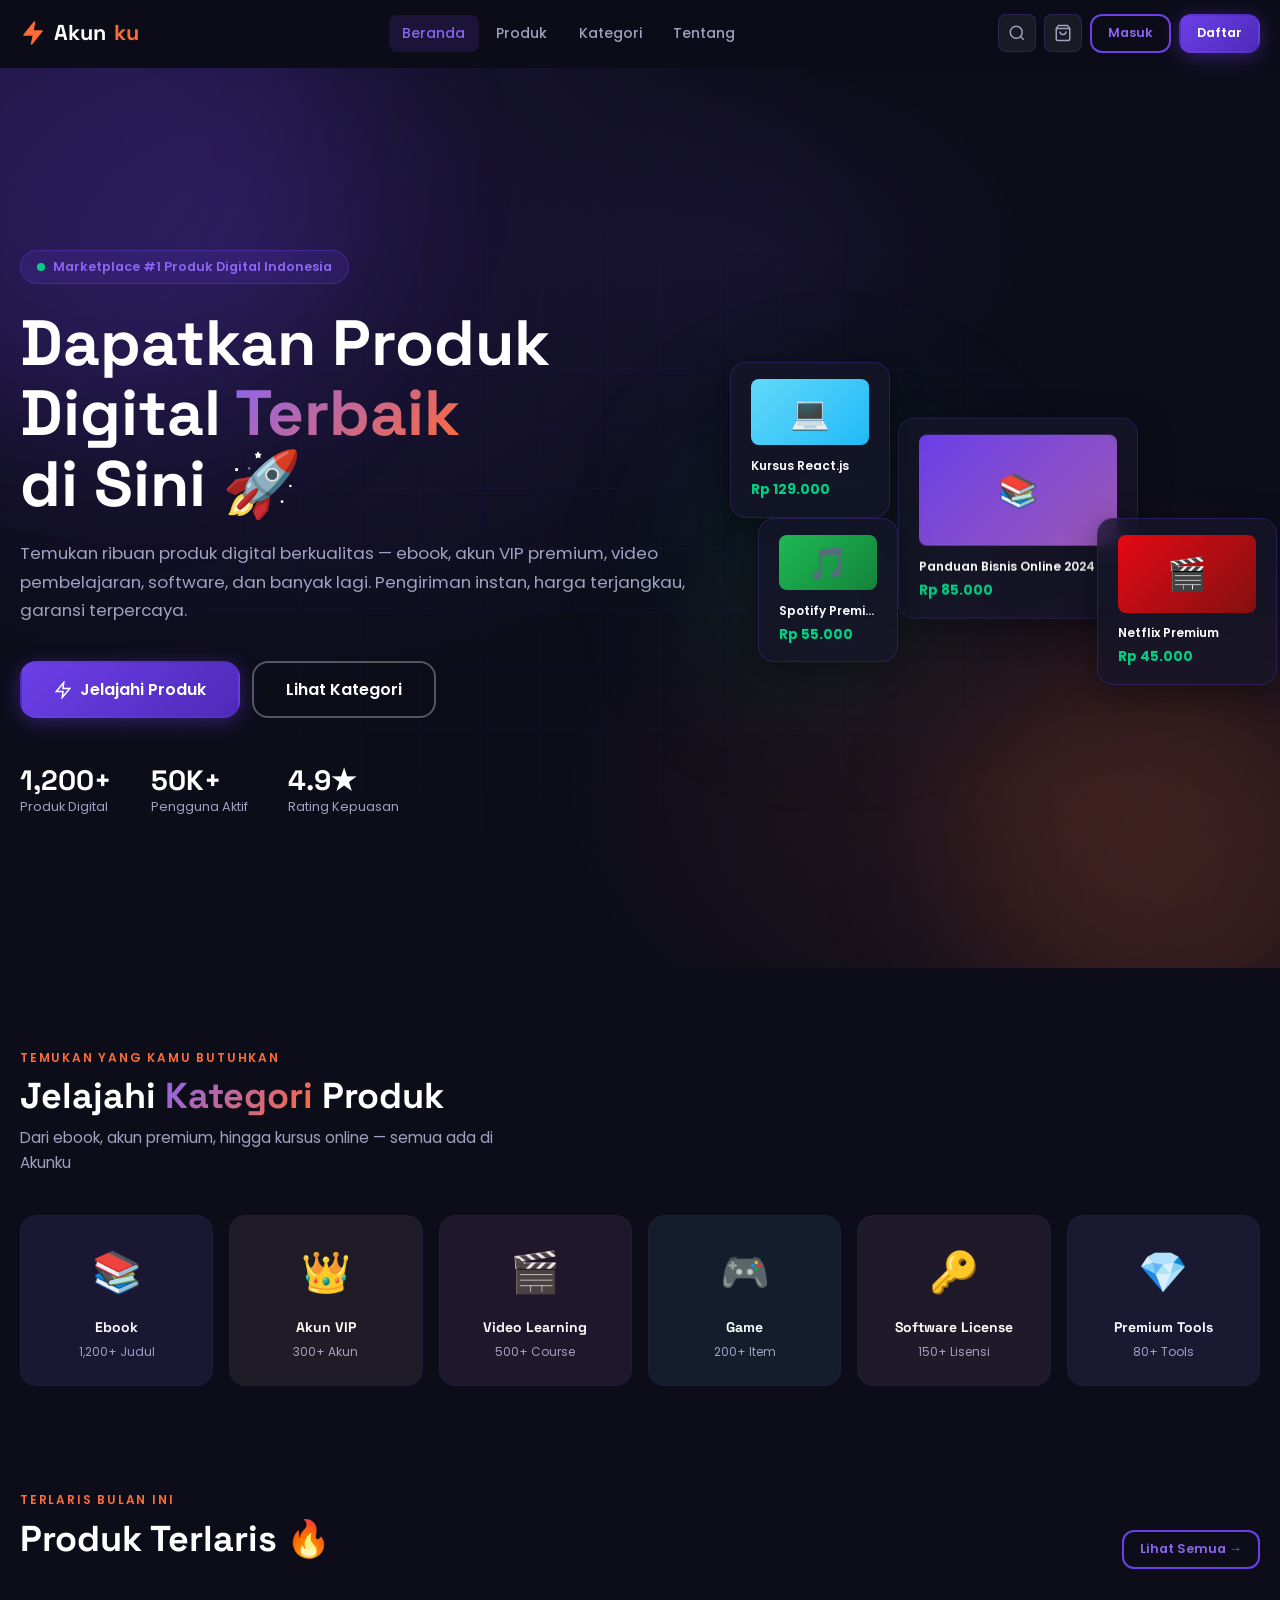
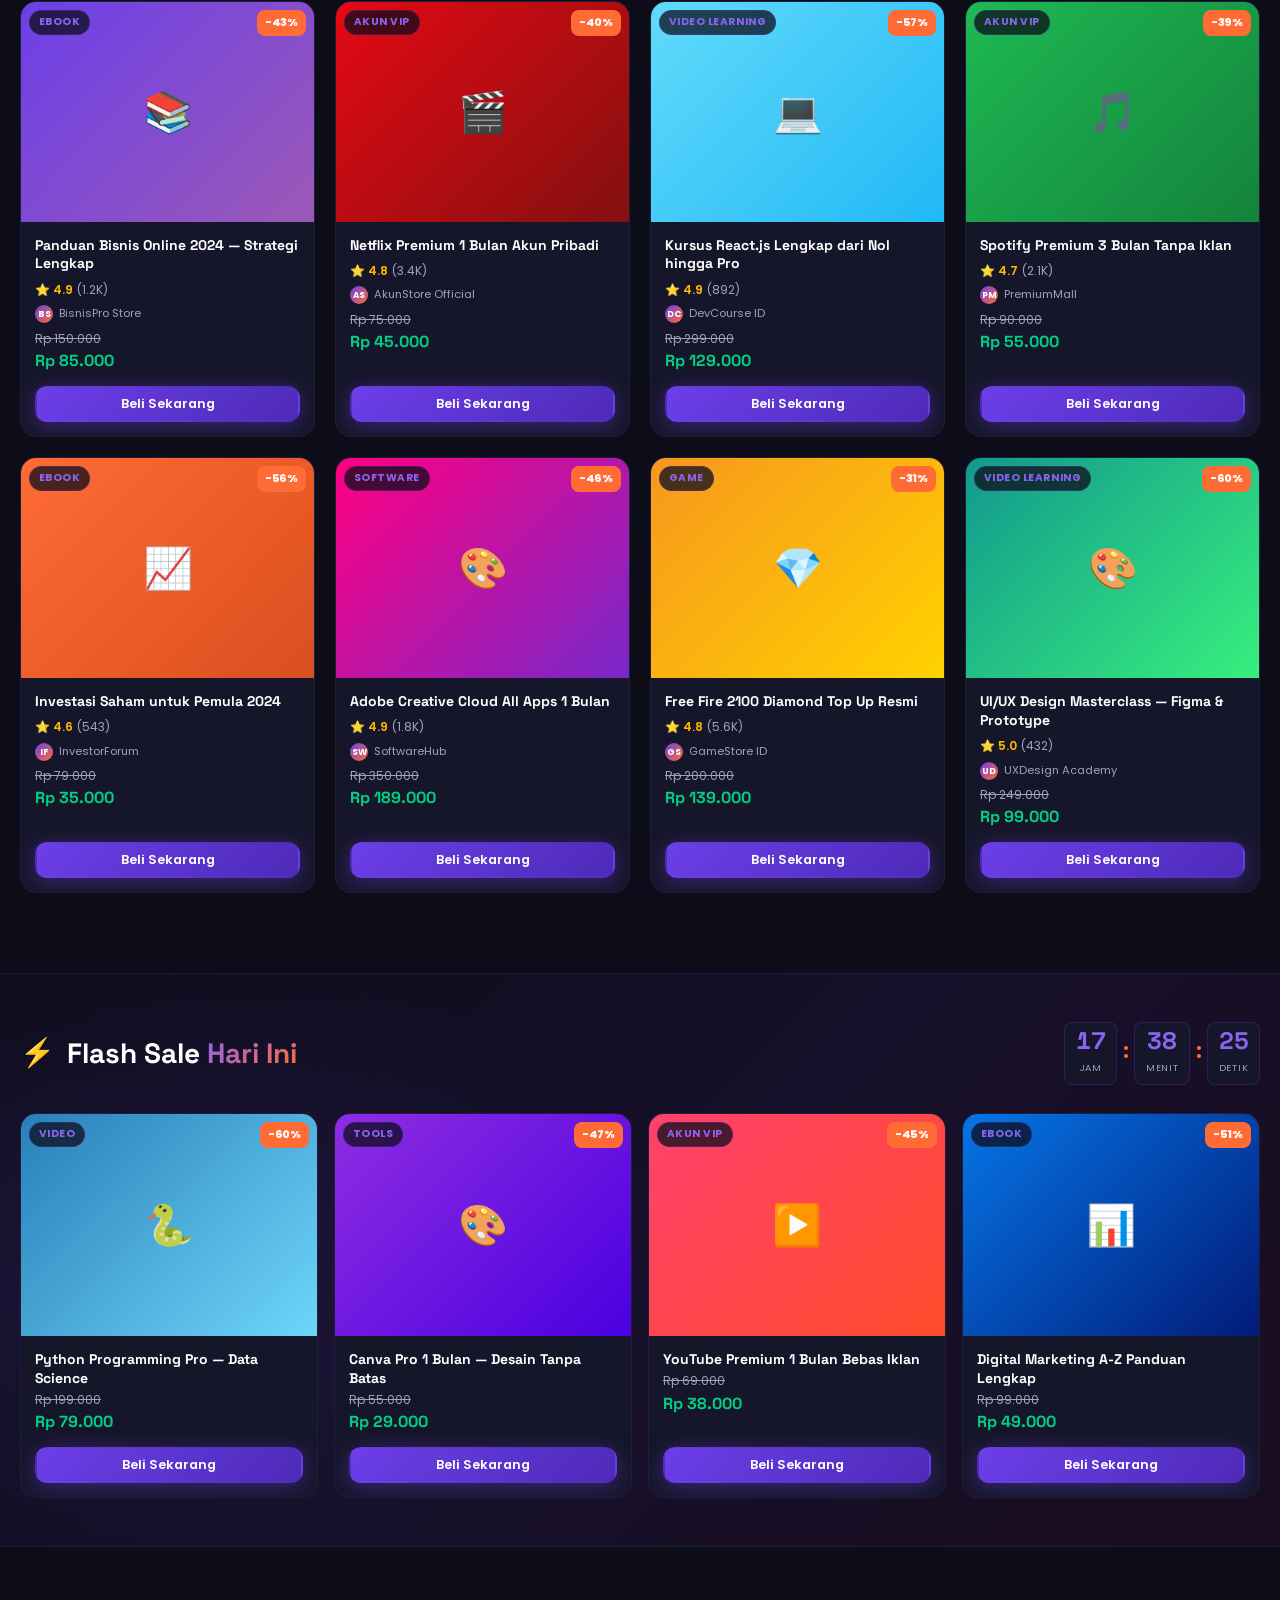
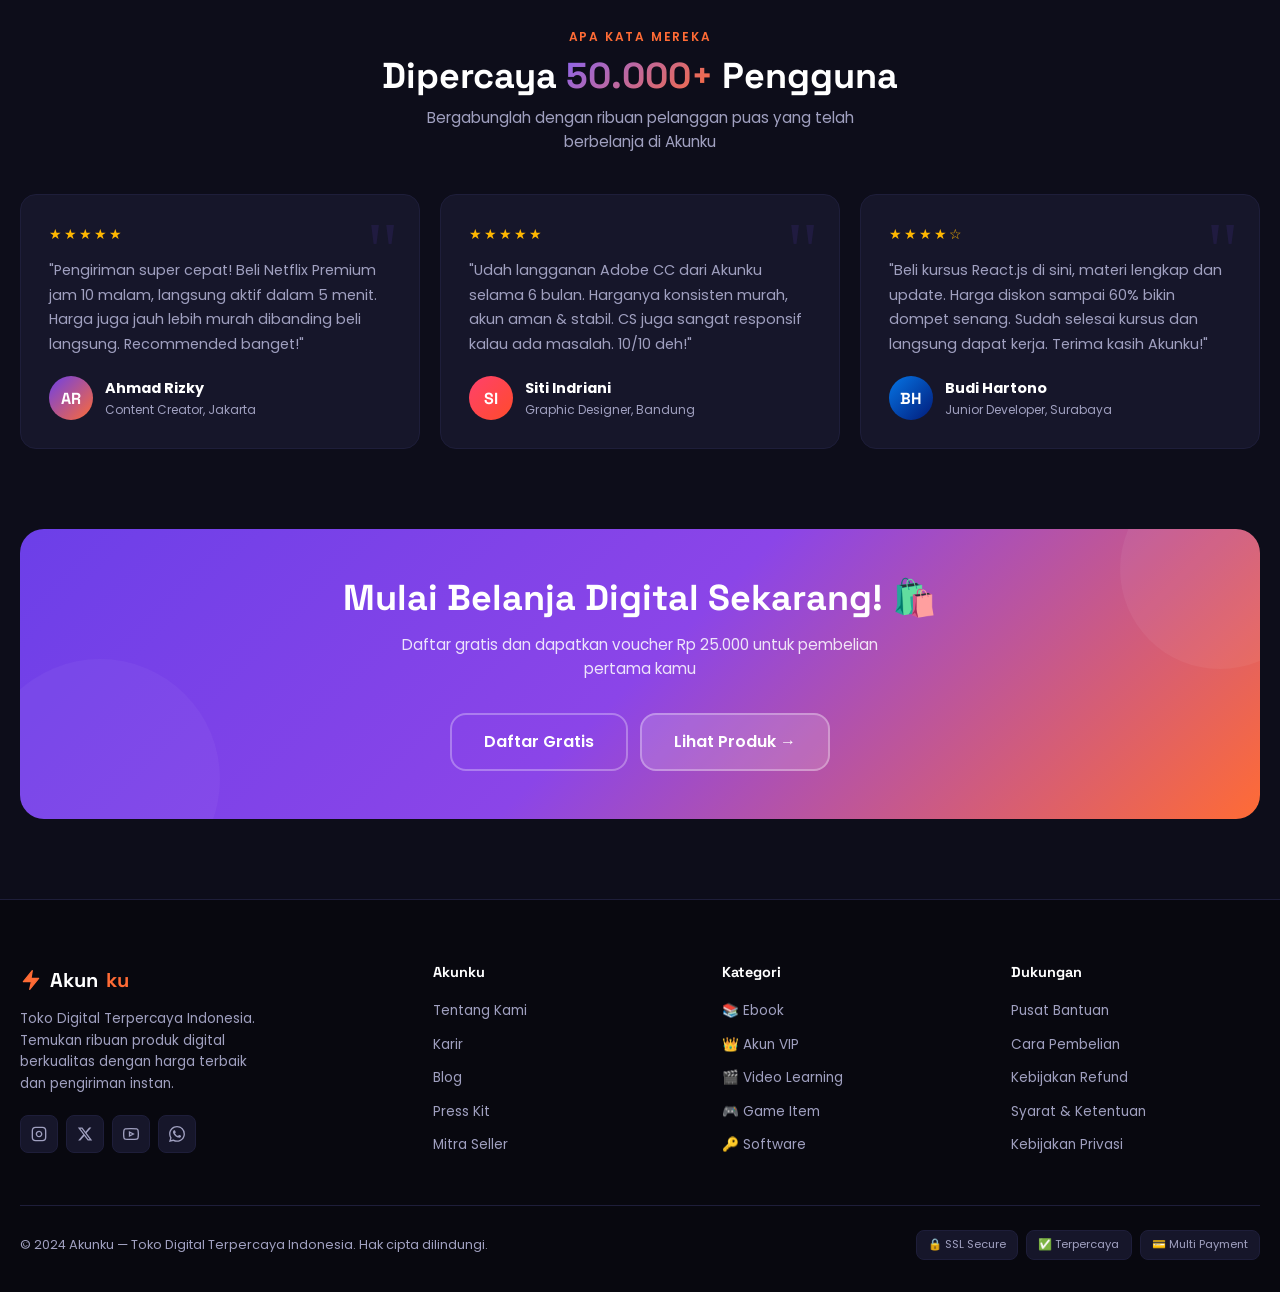
==== index.html @ c7ad07eb "feat: initial Akunku marketplace website - ebook, akun VIP, video learning" ====
<!DOCTYPE html>
<html lang="id">
<head>
  <meta charset="UTF-8" />
  <meta name="viewport" content="width=device-width, initial-scale=1.0" />
  <title>Akunku — Toko Digital Terpercaya Indonesia</title>
  <meta name="description" content="Temukan ribuan produk digital terbaik: ebook, akun VIP, kursus online, software, dan banyak lagi di Akunku.">
  <link rel="preconnect" href="https://fonts.googleapis.com" />
  <link rel="preconnect" href="https://fonts.gstatic.com" crossorigin />
  <link href="https://fonts.googleapis.com/css2?family=Poppins:wght@300;400;500;600;700;800&family=Space+Grotesk:wght@400;500;600;700;800&display=swap" rel="stylesheet" />
  <link rel="stylesheet" href="css/style.css" />
</head>
<body>

<!-- ========================================================
     NAVBAR
======================================================== -->
<header id="navbar" class="navbar">
  <div class="container">
    <div class="navbar-inner">
      <!-- Logo -->
      <a href="index.html" class="navbar-logo">
        <svg viewBox="0 0 26 26" fill="none" xmlns="http://www.w3.org/2000/svg">
          <path d="M14.5 2L4 15h9.5l-2 9L22 11h-9l1.5-9z" fill="#FF6B35" stroke="#FF6B35" stroke-width="1.5" stroke-linejoin="round"/>
        </svg>
        Akun<span class="logo-accent">ku</span>
      </a>

      <!-- Desktop Nav Links -->
      <nav class="navbar-links">
        <a href="index.html" class="active">Beranda</a>
        <a href="products.html">Produk</a>
        <a href="products.html">Kategori</a>
        <a href="account.html">Tentang</a>
      </nav>

      <!-- Actions -->
      <div class="navbar-actions">
        <button class="icon-btn" id="searchBtn" title="Cari Produk">
          <svg viewBox="0 0 24 24" fill="none" stroke="currentColor" stroke-width="2">
            <circle cx="11" cy="11" r="8"/><path d="m21 21-4.35-4.35"/>
          </svg>
        </button>
        <a href="#" class="icon-btn" title="Keranjang">
          <svg viewBox="0 0 24 24" fill="none" stroke="currentColor" stroke-width="2">
            <path d="M6 2 3 6v14a2 2 0 0 0 2 2h14a2 2 0 0 0 2-2V6l-3-4z"/><line x1="3" y1="6" x2="21" y2="6"/><path d="M16 10a4 4 0 0 1-8 0"/>
          </svg>
          <span class="cart-badge">0</span>
        </a>
        <a href="account.html" class="btn btn-outline btn-sm">Masuk</a>
        <a href="account.html" class="btn btn-primary btn-sm">Daftar</a>
        <button class="hamburger" id="hamburger" aria-label="Menu">
          <span></span><span></span><span></span>
        </button>
      </div>
    </div>
  </div>
  <!-- Mobile Nav -->
  <div class="mobile-nav" id="mobileNav">
    <a href="index.html" class="active">🏠 Beranda</a>
    <a href="products.html">📦 Produk</a>
    <a href="products.html">🗂️ Kategori</a>
    <a href="account.html">👤 Akun</a>
    <div class="mobile-nav-divider"></div>
    <div class="mobile-nav-actions">
      <a href="account.html" class="btn btn-outline btn-sm">Masuk</a>
      <a href="account.html" class="btn btn-primary btn-sm">Daftar</a>
    </div>
  </div>
</header>

<!-- ========================================================
     HERO SECTION
======================================================== -->
<section id="hero" class="hero">
  <div class="hero-bg"></div>
  <div class="hero-grid"></div>

  <!-- Parallax Orbs -->
  <div class="orb orb-1" data-parallax="-0.08"></div>
  <div class="orb orb-2" data-parallax="0.12"></div>
  <div class="orb orb-3" data-parallax="-0.15"></div>

  <div class="container" style="position:relative;z-index:2;width:100%;">
    <div class="hero-content">
      <div class="hero-badge">
        <span class="hero-badge-dot"></span>
        Marketplace #1 Produk Digital Indonesia
      </div>
      <h1 class="hero-title">
        Dapatkan Produk<br>
        Digital <span class="gradient-text">Terbaik</span><br>
        di Sini 🚀
      </h1>
      <p class="hero-sub">
        Temukan ribuan produk digital berkualitas — ebook, akun VIP premium,
        video pembelajaran, software, dan banyak lagi. Pengiriman instan,
        harga terjangkau, garansi terpercaya.
      </p>
      <div class="hero-actions">
        <a href="products.html" class="btn btn-primary btn-lg">
          <svg width="18" height="18" viewBox="0 0 24 24" fill="none" stroke="currentColor" stroke-width="2"><path d="M13 2L3 14h9l-1 8 10-12h-9l1-8z"/></svg>
          Jelajahi Produk
        </a>
        <a href="products.html" class="btn btn-outline-white btn-lg" data-scroll-to="#categories">
          Lihat Kategori
        </a>
      </div>
      <div class="hero-stats">
        <div class="stat-item">
          <span class="stat-value">1,200+</span>
          <span class="stat-label">Produk Digital</span>
        </div>
        <div class="stat-item">
          <span class="stat-value">50K+</span>
          <span class="stat-label">Pengguna Aktif</span>
        </div>
        <div class="stat-item">
          <span class="stat-value">4.9★</span>
          <span class="stat-label">Rating Kepuasan</span>
        </div>
      </div>
    </div>
  </div>

  <!-- Floating Visual Cards -->
  <div class="hero-visual">
    <div class="floating-card fc-main">
      <div class="fc-thumb gt-1">📚</div>
      <div class="fc-name">Panduan Bisnis Online 2024</div>
      <div class="fc-price">Rp 85.000</div>
    </div>
    <div class="floating-card fc-1">
      <div class="fc-thumb gt-2">🎬</div>
      <div class="fc-name">Netflix Premium</div>
      <div class="fc-price">Rp 45.000</div>
    </div>
    <div class="floating-card fc-2">
      <div class="fc-thumb gt-3">💻</div>
      <div class="fc-name">Kursus React.js</div>
      <div class="fc-price">Rp 129.000</div>
    </div>
    <div class="floating-card fc-3">
      <div class="fc-thumb gt-4">🎵</div>
      <div class="fc-name">Spotify Premium</div>
      <div class="fc-price">Rp 55.000</div>
    </div>
  </div>
</section>

<!-- ========================================================
     CATEGORY SECTION
======================================================== -->
<section class="section" id="categories">
  <div class="container">
    <div class="section-header reveal">
      <span class="section-label">Temukan yang Kamu Butuhkan</span>
      <h2 class="section-title">Jelajahi <span class="gradient-text">Kategori</span> Produk</h2>
      <p class="section-subtitle">Dari ebook, akun premium, hingga kursus online — semua ada di Akunku</p>
    </div>

    <div class="categories-scroll">
      <a href="products.html?cat=ebook" class="category-card reveal reveal-delay-1" style="--cat-color:#6C3FE8">
        <div class="cat-bg"></div>
        <span class="cat-icon">📚</span>
        <div class="cat-name">Ebook</div>
        <div class="cat-count">1,200+ Judul</div>
      </a>
      <a href="products.html?cat=vip" class="category-card reveal reveal-delay-2" style="--cat-color:#FFB800">
        <div class="cat-bg"></div>
        <span class="cat-icon">👑</span>
        <div class="cat-name">Akun VIP</div>
        <div class="cat-count">300+ Akun</div>
      </a>
      <a href="products.html?cat=video" class="category-card reveal reveal-delay-3" style="--cat-color:#FF4D6A">
        <div class="cat-bg"></div>
        <span class="cat-icon">🎬</span>
        <div class="cat-name">Video Learning</div>
        <div class="cat-count">500+ Course</div>
      </a>
      <a href="products.html?cat=game" class="category-card reveal reveal-delay-4" style="--cat-color:#00D084">
        <div class="cat-bg"></div>
        <span class="cat-icon">🎮</span>
        <div class="cat-name">Game</div>
        <div class="cat-count">200+ Item</div>
      </a>
      <a href="products.html?cat=software" class="category-card reveal" style="--cat-color:#FF6B35">
        <div class="cat-bg"></div>
        <span class="cat-icon">🔑</span>
        <div class="cat-name">Software License</div>
        <div class="cat-count">150+ Lisensi</div>
      </a>
      <a href="products.html?cat=tools" class="category-card reveal reveal-delay-1" style="--cat-color:#8B65F0">
        <div class="cat-bg"></div>
        <span class="cat-icon">💎</span>
        <div class="cat-name">Premium Tools</div>
        <div class="cat-count">80+ Tools</div>
      </a>
    </div>
  </div>
</section>

<!-- ========================================================
     FEATURED PRODUCTS
======================================================== -->
<section class="section" style="padding-top:1rem;">
  <div class="container">
    <div class="section-header reveal" style="display:flex;align-items:flex-end;justify-content:space-between;flex-wrap:wrap;gap:1rem;margin-bottom:2rem;">
      <div>
        <span class="section-label">Terlaris Bulan Ini</span>
        <h2 class="section-title">Produk Terlaris 🔥</h2>
      </div>
      <a href="products.html" class="btn btn-outline btn-sm">Lihat Semua →</a>
    </div>

    <div class="products-grid">

      <!-- Product 1 -->
      <div class="product-card reveal" data-category="ebook">
        <div class="product-thumb">
          <div class="product-thumb-img gt-1">📚</div>
          <div class="product-thumb-overlay"></div>
          <span class="product-badge">Ebook</span>
          <span class="discount-badge">-43%</span>
          <button class="wishlist-btn" data-id="prod-1">
            <svg viewBox="0 0 24 24" fill="none" stroke="currentColor" stroke-width="2"><path d="M20.84 4.61a5.5 5.5 0 0 0-7.78 0L12 5.67l-1.06-1.06a5.5 5.5 0 0 0-7.78 7.78l1.06 1.06L12 21.23l7.78-7.78 1.06-1.06a5.5 5.5 0 0 0 0-7.78z"/></svg>
          </button>
        </div>
        <div class="product-body">
          <div class="product-name">Panduan Bisnis Online 2024 — Strategi Lengkap</div>
          <div class="product-meta">
            <div class="product-rating">⭐ 4.9 <span>(1.2K)</span></div>
          </div>
          <div class="product-seller">
            <div class="seller-avatar">BS</div>
            BisnisPro Store
          </div>
          <div class="product-pricing">
            <span class="price-original">Rp 150.000</span>
            <span class="price-final">Rp 85.000</span>
          </div>
          <div class="product-footer">
            <button class="btn btn-primary btn-sm btn-full add-to-cart">Beli Sekarang</button>
          </div>
        </div>
      </div>

      <!-- Product 2 -->
      <div class="product-card reveal reveal-delay-1" data-category="vip">
        <div class="product-thumb">
          <div class="product-thumb-img gt-2">🎬</div>
          <div class="product-thumb-overlay"></div>
          <span class="product-badge">Akun VIP</span>
          <span class="discount-badge">-40%</span>
          <button class="wishlist-btn" data-id="prod-2">
            <svg viewBox="0 0 24 24" fill="none" stroke="currentColor" stroke-width="2"><path d="M20.84 4.61a5.5 5.5 0 0 0-7.78 0L12 5.67l-1.06-1.06a5.5 5.5 0 0 0-7.78 7.78l1.06 1.06L12 21.23l7.78-7.78 1.06-1.06a5.5 5.5 0 0 0 0-7.78z"/></svg>
          </button>
        </div>
        <div class="product-body">
          <div class="product-name">Netflix Premium 1 Bulan Akun Pribadi</div>
          <div class="product-meta">
            <div class="product-rating">⭐ 4.8 <span>(3.4K)</span></div>
          </div>
          <div class="product-seller">
            <div class="seller-avatar">AS</div>
            AkunStore Official
          </div>
          <div class="product-pricing">
            <span class="price-original">Rp 75.000</span>
            <span class="price-final">Rp 45.000</span>
          </div>
          <div class="product-footer">
            <button class="btn btn-primary btn-sm btn-full add-to-cart">Beli Sekarang</button>
          </div>
        </div>
      </div>

      <!-- Product 3 -->
      <div class="product-card reveal reveal-delay-2" data-category="video">
        <div class="product-thumb">
          <div class="product-thumb-img gt-3">💻</div>
          <div class="product-thumb-overlay"></div>
          <span class="product-badge">Video Learning</span>
          <span class="discount-badge">-57%</span>
          <button class="wishlist-btn" data-id="prod-3">
            <svg viewBox="0 0 24 24" fill="none" stroke="currentColor" stroke-width="2"><path d="M20.84 4.61a5.5 5.5 0 0 0-7.78 0L12 5.67l-1.06-1.06a5.5 5.5 0 0 0-7.78 7.78l1.06 1.06L12 21.23l7.78-7.78 1.06-1.06a5.5 5.5 0 0 0 0-7.78z"/></svg>
          </button>
        </div>
        <div class="product-body">
          <div class="product-name">Kursus React.js Lengkap dari Nol hingga Pro</div>
          <div class="product-meta">
            <div class="product-rating">⭐ 4.9 <span>(892)</span></div>
          </div>
          <div class="product-seller">
            <div class="seller-avatar">DC</div>
            DevCourse ID
          </div>
          <div class="product-pricing">
            <span class="price-original">Rp 299.000</span>
            <span class="price-final">Rp 129.000</span>
          </div>
          <div class="product-footer">
            <button class="btn btn-primary btn-sm btn-full add-to-cart">Beli Sekarang</button>
          </div>
        </div>
      </div>

      <!-- Product 4 -->
      <div class="product-card reveal reveal-delay-3" data-category="vip">
        <div class="product-thumb">
          <div class="product-thumb-img gt-4">🎵</div>
          <div class="product-thumb-overlay"></div>
          <span class="product-badge">Akun VIP</span>
          <span class="discount-badge">-39%</span>
          <button class="wishlist-btn" data-id="prod-4">
            <svg viewBox="0 0 24 24" fill="none" stroke="currentColor" stroke-width="2"><path d="M20.84 4.61a5.5 5.5 0 0 0-7.78 0L12 5.67l-1.06-1.06a5.5 5.5 0 0 0-7.78 7.78l1.06 1.06L12 21.23l7.78-7.78 1.06-1.06a5.5 5.5 0 0 0 0-7.78z"/></svg>
          </button>
        </div>
        <div class="product-body">
          <div class="product-name">Spotify Premium 3 Bulan Tanpa Iklan</div>
          <div class="product-meta">
            <div class="product-rating">⭐ 4.7 <span>(2.1K)</span></div>
          </div>
          <div class="product-seller">
            <div class="seller-avatar">PM</div>
            PremiumMall
          </div>
          <div class="product-pricing">
            <span class="price-original">Rp 90.000</span>
            <span class="price-final">Rp 55.000</span>
          </div>
          <div class="product-footer">
            <button class="btn btn-primary btn-sm btn-full add-to-cart">Beli Sekarang</button>
          </div>
        </div>
      </div>

      <!-- Product 5 -->
      <div class="product-card reveal" data-category="ebook">
        <div class="product-thumb">
          <div class="product-thumb-img gt-5">📈</div>
          <div class="product-thumb-overlay"></div>
          <span class="product-badge">Ebook</span>
          <span class="discount-badge">-56%</span>
          <button class="wishlist-btn" data-id="prod-5">
            <svg viewBox="0 0 24 24" fill="none" stroke="currentColor" stroke-width="2"><path d="M20.84 4.61a5.5 5.5 0 0 0-7.78 0L12 5.67l-1.06-1.06a5.5 5.5 0 0 0-7.78 7.78l1.06 1.06L12 21.23l7.78-7.78 1.06-1.06a5.5 5.5 0 0 0 0-7.78z"/></svg>
          </button>
        </div>
        <div class="product-body">
          <div class="product-name">Investasi Saham untuk Pemula 2024</div>
          <div class="product-meta">
            <div class="product-rating">⭐ 4.6 <span>(543)</span></div>
          </div>
          <div class="product-seller">
            <div class="seller-avatar">IF</div>
            InvestorForum
          </div>
          <div class="product-pricing">
            <span class="price-original">Rp 79.000</span>
            <span class="price-final">Rp 35.000</span>
          </div>
          <div class="product-footer">
            <button class="btn btn-primary btn-sm btn-full add-to-cart">Beli Sekarang</button>
          </div>
        </div>
      </div>

      <!-- Product 6 -->
      <div class="product-card reveal reveal-delay-1" data-category="software">
        <div class="product-thumb">
          <div class="product-thumb-img gt-6">🎨</div>
          <div class="product-thumb-overlay"></div>
          <span class="product-badge">Software</span>
          <span class="discount-badge">-46%</span>
          <button class="wishlist-btn" data-id="prod-6">
            <svg viewBox="0 0 24 24" fill="none" stroke="currentColor" stroke-width="2"><path d="M20.84 4.61a5.5 5.5 0 0 0-7.78 0L12 5.67l-1.06-1.06a5.5 5.5 0 0 0-7.78 7.78l1.06 1.06L12 21.23l7.78-7.78 1.06-1.06a5.5 5.5 0 0 0 0-7.78z"/></svg>
          </button>
        </div>
        <div class="product-body">
          <div class="product-name">Adobe Creative Cloud All Apps 1 Bulan</div>
          <div class="product-meta">
            <div class="product-rating">⭐ 4.9 <span>(1.8K)</span></div>
          </div>
          <div class="product-seller">
            <div class="seller-avatar">SW</div>
            SoftwareHub
          </div>
          <div class="product-pricing">
            <span class="price-original">Rp 350.000</span>
            <span class="price-final">Rp 189.000</span>
          </div>
          <div class="product-footer">
            <button class="btn btn-primary btn-sm btn-full add-to-cart">Beli Sekarang</button>
          </div>
        </div>
      </div>

      <!-- Product 7 -->
      <div class="product-card reveal reveal-delay-2" data-category="game">
        <div class="product-thumb">
          <div class="product-thumb-img gt-7">💎</div>
          <div class="product-thumb-overlay"></div>
          <span class="product-badge">Game</span>
          <span class="discount-badge">-31%</span>
          <button class="wishlist-btn" data-id="prod-7">
            <svg viewBox="0 0 24 24" fill="none" stroke="currentColor" stroke-width="2"><path d="M20.84 4.61a5.5 5.5 0 0 0-7.78 0L12 5.67l-1.06-1.06a5.5 5.5 0 0 0-7.78 7.78l1.06 1.06L12 21.23l7.78-7.78 1.06-1.06a5.5 5.5 0 0 0 0-7.78z"/></svg>
          </button>
        </div>
        <div class="product-body">
          <div class="product-name">Free Fire 2100 Diamond Top Up Resmi</div>
          <div class="product-meta">
            <div class="product-rating">⭐ 4.8 <span>(5.6K)</span></div>
          </div>
          <div class="product-seller">
            <div class="seller-avatar">GS</div>
            GameStore ID
          </div>
          <div class="product-pricing">
            <span class="price-original">Rp 200.000</span>
            <span class="price-final">Rp 139.000</span>
          </div>
          <div class="product-footer">
            <button class="btn btn-primary btn-sm btn-full add-to-cart">Beli Sekarang</button>
          </div>
        </div>
      </div>

      <!-- Product 8 -->
      <div class="product-card reveal reveal-delay-3" data-category="video">
        <div class="product-thumb">
          <div class="product-thumb-img gt-8">🎨</div>
          <div class="product-thumb-overlay"></div>
          <span class="product-badge">Video Learning</span>
          <span class="discount-badge">-60%</span>
          <button class="wishlist-btn" data-id="prod-8">
            <svg viewBox="0 0 24 24" fill="none" stroke="currentColor" stroke-width="2"><path d="M20.84 4.61a5.5 5.5 0 0 0-7.78 0L12 5.67l-1.06-1.06a5.5 5.5 0 0 0-7.78 7.78l1.06 1.06L12 21.23l7.78-7.78 1.06-1.06a5.5 5.5 0 0 0 0-7.78z"/></svg>
          </button>
        </div>
        <div class="product-body">
          <div class="product-name">UI/UX Design Masterclass — Figma & Prototype</div>
          <div class="product-meta">
            <div class="product-rating">⭐ 5.0 <span>(432)</span></div>
          </div>
          <div class="product-seller">
            <div class="seller-avatar">UD</div>
            UXDesign Academy
          </div>
          <div class="product-pricing">
            <span class="price-original">Rp 249.000</span>
            <span class="price-final">Rp 99.000</span>
          </div>
          <div class="product-footer">
            <button class="btn btn-primary btn-sm btn-full add-to-cart">Beli Sekarang</button>
          </div>
        </div>
      </div>

    </div><!-- /products-grid -->
  </div>
</section>

<!-- ========================================================
     FLASH SALE SECTION
======================================================== -->
<section class="flash-sale">
  <div class="container" style="position:relative;z-index:1;">
    <div class="flash-header reveal">
      <div class="flash-title">
        <span class="flash-icon">⚡</span>
        <h2>Flash Sale <span class="gradient-text">Hari Ini</span></h2>
      </div>
      <div class="countdown">
        <div class="count-block">
          <span class="count-num" id="countdown-hours">--</span>
          <span class="count-label">Jam</span>
        </div>
        <span class="count-sep">:</span>
        <div class="count-block">
          <span class="count-num" id="countdown-minutes">--</span>
          <span class="count-label">Menit</span>
        </div>
        <span class="count-sep">:</span>
        <div class="count-block">
          <span class="count-num" id="countdown-seconds">--</span>
          <span class="count-label">Detik</span>
        </div>
      </div>
    </div>

    <div class="flash-products">
      <div class="product-card reveal">
        <div class="product-thumb">
          <div class="product-thumb-img gt-9">🐍</div>
          <span class="product-badge">Video</span>
          <span class="discount-badge">-60%</span>
          <button class="wishlist-btn" data-id="prod-flash-1">
            <svg viewBox="0 0 24 24" fill="none" stroke="currentColor" stroke-width="2"><path d="M20.84 4.61a5.5 5.5 0 0 0-7.78 0L12 5.67l-1.06-1.06a5.5 5.5 0 0 0-7.78 7.78l1.06 1.06L12 21.23l7.78-7.78 1.06-1.06a5.5 5.5 0 0 0 0-7.78z"/></svg>
          </button>
        </div>
        <div class="product-body">
          <div class="product-name">Python Programming Pro — Data Science</div>
          <div class="product-pricing">
            <span class="price-original">Rp 199.000</span>
            <span class="price-final">Rp 79.000</span>
          </div>
          <div class="product-footer">
            <button class="btn btn-primary btn-sm btn-full add-to-cart">Beli Sekarang</button>
          </div>
        </div>
      </div>

      <div class="product-card reveal reveal-delay-1">
        <div class="product-thumb">
          <div class="product-thumb-img gt-10">🎨</div>
          <span class="product-badge">Tools</span>
          <span class="discount-badge">-47%</span>
          <button class="wishlist-btn" data-id="prod-flash-2">
            <svg viewBox="0 0 24 24" fill="none" stroke="currentColor" stroke-width="2"><path d="M20.84 4.61a5.5 5.5 0 0 0-7.78 0L12 5.67l-1.06-1.06a5.5 5.5 0 0 0-7.78 7.78l1.06 1.06L12 21.23l7.78-7.78 1.06-1.06a5.5 5.5 0 0 0 0-7.78z"/></svg>
          </button>
        </div>
        <div class="product-body">
          <div class="product-name">Canva Pro 1 Bulan — Desain Tanpa Batas</div>
          <div class="product-pricing">
            <span class="price-original">Rp 55.000</span>
            <span class="price-final">Rp 29.000</span>
          </div>
          <div class="product-footer">
            <button class="btn btn-primary btn-sm btn-full add-to-cart">Beli Sekarang</button>
          </div>
        </div>
      </div>

      <div class="product-card reveal reveal-delay-2">
        <div class="product-thumb">
          <div class="product-thumb-img gt-11">▶️</div>
          <span class="product-badge">Akun VIP</span>
          <span class="discount-badge">-45%</span>
          <button class="wishlist-btn" data-id="prod-flash-3">
            <svg viewBox="0 0 24 24" fill="none" stroke="currentColor" stroke-width="2"><path d="M20.84 4.61a5.5 5.5 0 0 0-7.78 0L12 5.67l-1.06-1.06a5.5 5.5 0 0 0-7.78 7.78l1.06 1.06L12 21.23l7.78-7.78 1.06-1.06a5.5 5.5 0 0 0 0-7.78z"/></svg>
          </button>
        </div>
        <div class="product-body">
          <div class="product-name">YouTube Premium 1 Bulan Bebas Iklan</div>
          <div class="product-pricing">
            <span class="price-original">Rp 69.000</span>
            <span class="price-final">Rp 38.000</span>
          </div>
          <div class="product-footer">
            <button class="btn btn-primary btn-sm btn-full add-to-cart">Beli Sekarang</button>
          </div>
        </div>
      </div>

      <div class="product-card reveal reveal-delay-3">
        <div class="product-thumb">
          <div class="product-thumb-img gt-12">📊</div>
          <span class="product-badge">Ebook</span>
          <span class="discount-badge">-51%</span>
          <button class="wishlist-btn" data-id="prod-flash-4">
            <svg viewBox="0 0 24 24" fill="none" stroke="currentColor" stroke-width="2"><path d="M20.84 4.61a5.5 5.5 0 0 0-7.78 0L12 5.67l-1.06-1.06a5.5 5.5 0 0 0-7.78 7.78l1.06 1.06L12 21.23l7.78-7.78 1.06-1.06a5.5 5.5 0 0 0 0-7.78z"/></svg>
          </button>
        </div>
        <div class="product-body">
          <div class="product-name">Digital Marketing A-Z Panduan Lengkap</div>
          <div class="product-pricing">
            <span class="price-original">Rp 99.000</span>
            <span class="price-final">Rp 49.000</span>
          </div>
          <div class="product-footer">
            <button class="btn btn-primary btn-sm btn-full add-to-cart">Beli Sekarang</button>
          </div>
        </div>
      </div>
    </div><!-- /flash-products -->
  </div>
</section>

<!-- ========================================================
     TESTIMONIALS
======================================================== -->
<section class="section">
  <div class="container">
    <div class="section-header center reveal">
      <span class="section-label">Apa Kata Mereka</span>
      <h2 class="section-title">Dipercaya <span class="gradient-text">50.000+</span> Pengguna</h2>
      <p class="section-subtitle">Bergabunglah dengan ribuan pelanggan puas yang telah berbelanja di Akunku</p>
    </div>

    <div class="testimonials-grid" style="margin-top:2.5rem;">
      <div class="testimonial-card reveal">
        <div class="t-stars">★★★★★</div>
        <p class="t-quote">"Pengiriman super cepat! Beli Netflix Premium jam 10 malam, langsung aktif dalam 5 menit. Harga juga jauh lebih murah dibanding beli langsung. Recommended banget!"</p>
        <div class="t-author">
          <div class="t-avatar" style="background:linear-gradient(135deg,#6C3FE8,#FF6B35)">AR</div>
          <div>
            <div class="t-name">Ahmad Rizky</div>
            <div class="t-role">Content Creator, Jakarta</div>
          </div>
        </div>
      </div>

      <div class="testimonial-card reveal reveal-delay-2">
        <div class="t-stars">★★★★★</div>
        <p class="t-quote">"Udah langganan Adobe CC dari Akunku selama 6 bulan. Harganya konsisten murah, akun aman & stabil. CS juga sangat responsif kalau ada masalah. 10/10 deh!"</p>
        <div class="t-author">
          <div class="t-avatar" style="background:linear-gradient(135deg,#FF416C,#FF4B2B)">SI</div>
          <div>
            <div class="t-name">Siti Indriani</div>
            <div class="t-role">Graphic Designer, Bandung</div>
          </div>
        </div>
      </div>

      <div class="testimonial-card reveal reveal-delay-3">
        <div class="t-stars">★★★★☆</div>
        <p class="t-quote">"Beli kursus React.js di sini, materi lengkap dan update. Harga diskon sampai 60% bikin dompet senang. Sudah selesai kursus dan langsung dapat kerja. Terima kasih Akunku!"</p>
        <div class="t-author">
          <div class="t-avatar" style="background:linear-gradient(135deg,#0575E6,#021B79)">BH</div>
          <div>
            <div class="t-name">Budi Hartono</div>
            <div class="t-role">Junior Developer, Surabaya</div>
          </div>
        </div>
      </div>
    </div>

  </div>
</section>

<!-- ========================================================
     CTA BANNER
======================================================== -->
<section style="padding:0 0 5rem;">
  <div class="container">
    <div class="reveal" style="background:linear-gradient(135deg,var(--primary) 0%,#8B45E8 50%,var(--secondary) 100%);border-radius:24px;padding:3rem 2.5rem;text-align:center;position:relative;overflow:hidden;">
      <div style="position:absolute;top:-60px;right:-60px;width:200px;height:200px;background:rgba(255,255,255,0.05);border-radius:50%;"></div>
      <div style="position:absolute;bottom:-80px;left:-40px;width:240px;height:240px;background:rgba(255,255,255,0.04);border-radius:50%;"></div>
      <div style="position:relative;z-index:1;">
        <h2 style="font-size:clamp(1.5rem,3vw,2.25rem);font-weight:800;margin-bottom:0.75rem;">Mulai Belanja Digital Sekarang! 🛍️</h2>
        <p style="color:rgba(255,255,255,0.85);font-size:0.95rem;margin-bottom:2rem;max-width:480px;margin-left:auto;margin-right:auto;">Daftar gratis dan dapatkan voucher Rp 25.000 untuk pembelian pertama kamu</p>
        <div style="display:flex;gap:0.75rem;justify-content:center;flex-wrap:wrap;">
          <a href="account.html" class="btn btn-outline-white btn-lg">Daftar Gratis</a>
          <a href="products.html" class="btn btn-lg" style="background:rgba(255,255,255,0.15);color:#fff;border:2px solid rgba(255,255,255,0.3);">Lihat Produk →</a>
        </div>
      </div>
    </div>
  </div>
</section>

<!-- ========================================================
     FOOTER
======================================================== -->
<footer class="footer">
  <div class="container">
    <div class="footer-grid">
      <!-- Brand -->
      <div class="footer-brand">
        <div class="footer-logo">
          <svg width="22" height="22" viewBox="0 0 26 26" fill="none">
            <path d="M14.5 2L4 15h9.5l-2 9L22 11h-9l1.5-9z" fill="#FF6B35" stroke="#FF6B35" stroke-width="1.5" stroke-linejoin="round"/>
          </svg>
          Akun<span class="logo-accent">ku</span>
        </div>
        <p class="footer-tagline">Toko Digital Terpercaya Indonesia. Temukan ribuan produk digital berkualitas dengan harga terbaik dan pengiriman instan.</p>
        <div class="footer-socials">
          <a href="#" class="social-btn" title="Instagram">
            <svg viewBox="0 0 24 24" fill="none" stroke="currentColor" stroke-width="2"><rect x="2" y="2" width="20" height="20" rx="5" ry="5"/><path d="M16 11.37A4 4 0 1 1 12.63 8 4 4 0 0 1 16 11.37z"/><line x1="17.5" y1="6.5" x2="17.51" y2="6.5"/></svg>
          </a>
          <a href="#" class="social-btn" title="Twitter/X">
            <svg viewBox="0 0 24 24" fill="currentColor"><path d="M18.244 2.25h3.308l-7.227 8.26 8.502 11.24H16.17l-5.214-6.817L4.99 21.75H1.68l7.73-8.835L1.254 2.25H8.08l4.713 6.231zm-1.161 17.52h1.833L7.084 4.126H5.117z"/></svg>
          </a>
          <a href="#" class="social-btn" title="YouTube">
            <svg viewBox="0 0 24 24" fill="none" stroke="currentColor" stroke-width="2"><path d="M22.54 6.42a2.78 2.78 0 0 0-1.95-1.96C18.88 4 12 4 12 4s-6.88 0-8.59.46a2.78 2.78 0 0 0-1.95 1.96A29 29 0 0 0 1 12a29 29 0 0 0 .46 5.58A2.78 2.78 0 0 0 3.41 19.6C5.12 20 12 20 12 20s6.88 0 8.59-.46a2.78 2.78 0 0 0 1.95-1.95A29 29 0 0 0 23 12a29 29 0 0 0-.46-5.58z"/><polygon points="9.75 15.02 15.5 12 9.75 8.98 9.75 15.02"/></svg>
          </a>
          <a href="#" class="social-btn" title="WhatsApp">
            <svg viewBox="0 0 24 24" fill="currentColor"><path d="M17.472 14.382c-.297-.149-1.758-.867-2.03-.967-.273-.099-.471-.148-.67.15-.197.297-.767.966-.94 1.164-.173.199-.347.223-.644.075-.297-.15-1.255-.463-2.39-1.475-.883-.788-1.48-1.761-1.653-2.059-.173-.297-.018-.458.13-.606.134-.133.298-.347.446-.52.149-.174.198-.298.298-.497.099-.198.05-.371-.025-.52-.075-.149-.669-1.612-.916-2.207-.242-.579-.487-.5-.669-.51-.173-.008-.371-.01-.57-.01-.198 0-.52.074-.792.372-.272.297-1.04 1.016-1.04 2.479 0 1.462 1.065 2.875 1.213 3.074.149.198 2.096 3.2 5.077 4.487.709.306 1.262.489 1.694.625.712.227 1.36.195 1.871.118.571-.085 1.758-.719 2.006-1.413.248-.694.248-1.289.173-1.413-.074-.124-.272-.198-.57-.347m-5.421 7.403h-.004a9.87 9.87 0 0 1-5.031-1.378l-.361-.214-3.741.982.998-3.648-.235-.374a9.86 9.86 0 0 1-1.51-5.26c.001-5.45 4.436-9.884 9.888-9.884 2.64 0 5.122 1.03 6.988 2.898a9.825 9.825 0 0 1 2.893 6.994c-.003 5.45-4.437 9.884-9.885 9.884m8.413-18.297A11.815 11.815 0 0 0 12.05 0C5.495 0 .16 5.335.157 11.892c0 2.096.547 4.142 1.588 5.945L.057 24l6.305-1.654a11.882 11.882 0 0 0 5.683 1.448h.005c6.554 0 11.89-5.335 11.893-11.893a11.821 11.821 0 0 0-3.48-8.413z"/></svg>
          </a>
        </div>
      </div>

      <!-- Links -->
      <div class="footer-col">
        <h4>Akunku</h4>
        <ul class="footer-links">
          <li><a href="#">Tentang Kami</a></li>
          <li><a href="#">Karir</a></li>
          <li><a href="#">Blog</a></li>
          <li><a href="#">Press Kit</a></li>
          <li><a href="#">Mitra Seller</a></li>
        </ul>
      </div>

      <div class="footer-col">
        <h4>Kategori</h4>
        <ul class="footer-links">
          <li><a href="products.html">📚 Ebook</a></li>
          <li><a href="products.html">👑 Akun VIP</a></li>
          <li><a href="products.html">🎬 Video Learning</a></li>
          <li><a href="products.html">🎮 Game Item</a></li>
          <li><a href="products.html">🔑 Software</a></li>
        </ul>
      </div>

      <div class="footer-col">
        <h4>Dukungan</h4>
        <ul class="footer-links">
          <li><a href="#">Pusat Bantuan</a></li>
          <li><a href="#">Cara Pembelian</a></li>
          <li><a href="#">Kebijakan Refund</a></li>
          <li><a href="#">Syarat & Ketentuan</a></li>
          <li><a href="#">Kebijakan Privasi</a></li>
        </ul>
      </div>
    </div>

    <div class="footer-bottom">
      <p>© 2024 Akunku — Toko Digital Terpercaya Indonesia. Hak cipta dilindungi.</p>
      <div class="footer-badges">
        <span class="footer-badge">🔒 SSL Secure</span>
        <span class="footer-badge">✅ Terpercaya</span>
        <span class="footer-badge">💳 Multi Payment</span>
      </div>
    </div>
  </div>
</footer>

<script src="js/main.js"></script>
</body>
</html>
---- css/style.css ----
/* ============================================================
   AKUNKU — Digital Marketplace Styles
   ============================================================ */

/* 1. GOOGLE FONTS */
@import url('https://fonts.googleapis.com/css2?family=Poppins:wght@300;400;500;600;700;800&family=Space+Grotesk:wght@400;500;600;700;800&display=swap');

/* 2. CSS RESET + VARIABLES */
*, *::before, *::after {
  box-sizing: border-box;
  margin: 0;
  padding: 0;
}

:root {
  --primary:      #6C3FE8;
  --primary-dark: #4E2AB8;
  --primary-light:#8B65F0;
  --secondary:    #FF6B35;
  --secondary-dark:#D94F1F;
  --dark-bg:      #0D0D1A;
  --card-bg:      #16162A;
  --card-border:  #1E1E3A;
  --text:         #FFFFFF;
  --muted:        #A0A0C0;
  --success:      #00D084;
  --warning:      #FFB800;
  --danger:       #FF4D6A;
  --glass-bg:     rgba(22, 22, 42, 0.75);
  --glass-border: rgba(108, 63, 232, 0.25);
  --radius-sm:    8px;
  --radius-md:    12px;
  --radius-lg:    16px;
  --radius-xl:    24px;
  --shadow-sm:    0 4px 12px rgba(0,0,0,0.25);
  --shadow-md:    0 8px 32px rgba(0,0,0,0.4);
  --shadow-lg:    0 20px 60px rgba(0,0,0,0.5);
  --shadow-glow:  0 0 40px rgba(108,63,232,0.35);
  --transition:   all 0.3s cubic-bezier(0.4,0,0.2,1);
  --font-body:    'Poppins', sans-serif;
  --font-heading: 'Space Grotesk', sans-serif;
}

html {
  scroll-behavior: smooth;
  font-size: 16px;
}

body {
  font-family: var(--font-body);
  background-color: var(--dark-bg);
  color: var(--text);
  line-height: 1.6;
  overflow-x: hidden;
  -webkit-font-smoothing: antialiased;
}

/* CUSTOM SCROLLBAR */
::-webkit-scrollbar { width: 6px; height: 6px; }
::-webkit-scrollbar-track { background: var(--dark-bg); }
::-webkit-scrollbar-thumb { background: var(--primary); border-radius: 3px; }
::-webkit-scrollbar-thumb:hover { background: var(--primary-light); }

/* ============================================================
   3. TYPOGRAPHY
   ============================================================ */
h1, h2, h3, h4, h5, h6 {
  font-family: var(--font-heading);
  font-weight: 700;
  line-height: 1.2;
}
a { color: inherit; text-decoration: none; }
img { max-width: 100%; display: block; }
ul { list-style: none; }

.gradient-text {
  background: linear-gradient(135deg, var(--primary-light) 0%, var(--secondary) 100%);
  -webkit-background-clip: text;
  -webkit-text-fill-color: transparent;
  background-clip: text;
}
.section-label {
  font-size: 0.75rem;
  font-weight: 600;
  letter-spacing: 0.15em;
  text-transform: uppercase;
  color: var(--secondary);
  display: block;
  margin-bottom: 0.5rem;
}
.section-title {
  font-family: var(--font-heading);
  font-size: clamp(1.5rem, 3vw, 2.25rem);
  font-weight: 800;
  margin-bottom: 0.5rem;
}
.section-subtitle {
  color: var(--muted);
  font-size: 0.95rem;
  max-width: 500px;
}

/* ============================================================
   4. UTILITY
   ============================================================ */
.container {
  width: 100%;
  max-width: 1280px;
  margin: 0 auto;
  padding: 0 1.25rem;
}
.section { padding: 5rem 0; }
.text-center { text-align: center; }
.text-muted { color: var(--muted); }
.flex { display: flex; }
.flex-center { display: flex; align-items: center; justify-content: center; }
.gap-1 { gap: 0.5rem; }
.gap-2 { gap: 1rem; }

/* ============================================================
   5. BUTTONS
   ============================================================ */
.btn {
  display: inline-flex;
  align-items: center;
  justify-content: center;
  gap: 0.5rem;
  padding: 0.65rem 1.4rem;
  border-radius: var(--radius-md);
  font-family: var(--font-body);
  font-size: 0.875rem;
  font-weight: 600;
  cursor: pointer;
  border: 2px solid transparent;
  transition: var(--transition);
  position: relative;
  overflow: hidden;
  white-space: nowrap;
  text-decoration: none;
}
.btn::after {
  content: '';
  position: absolute;
  inset: 0;
  background: rgba(255,255,255,0.1);
  opacity: 0;
  transition: opacity 0.2s;
}
.btn:hover::after { opacity: 1; }
.btn:active { transform: scale(0.97); }

.btn-primary {
  background: linear-gradient(135deg, var(--primary) 0%, var(--primary-dark) 100%);
  color: #fff;
  box-shadow: 0 4px 20px rgba(108,63,232,0.4);
}
.btn-primary:hover { box-shadow: 0 6px 30px rgba(108,63,232,0.6); transform: translateY(-2px); }

.btn-secondary {
  background: linear-gradient(135deg, var(--secondary) 0%, var(--secondary-dark) 100%);
  color: #fff;
  box-shadow: 0 4px 20px rgba(255,107,53,0.4);
}
.btn-secondary:hover { box-shadow: 0 6px 30px rgba(255,107,53,0.6); transform: translateY(-2px); }

.btn-outline {
  background: transparent;
  border-color: var(--primary);
  color: var(--primary-light);
}
.btn-outline:hover { background: var(--primary); color: #fff; }

.btn-outline-white {
  background: transparent;
  border-color: rgba(255,255,255,0.3);
  color: #fff;
}
.btn-outline-white:hover { background: rgba(255,255,255,0.1); }

.btn-sm { padding: 0.45rem 1rem; font-size: 0.8rem; }
.btn-lg { padding: 0.875rem 2rem; font-size: 1rem; border-radius: var(--radius-lg); }
.btn-full { width: 100%; }

/* ============================================================
   6. NAVBAR
   ============================================================ */
.navbar {
  position: sticky;
  top: 0;
  z-index: 1000;
  background: rgba(13, 13, 26, 0.8);
  backdrop-filter: blur(20px);
  -webkit-backdrop-filter: blur(20px);
  border-bottom: 1px solid transparent;
  transition: var(--transition);
  padding: 0.875rem 0;
}
.navbar.scrolled {
  border-bottom-color: var(--glass-border);
  box-shadow: 0 4px 24px rgba(0,0,0,0.4);
}
.navbar-inner {
  display: flex;
  align-items: center;
  justify-content: space-between;
  gap: 1.5rem;
}
.navbar-logo {
  display: flex;
  align-items: center;
  gap: 0.5rem;
  font-family: var(--font-heading);
  font-size: 1.35rem;
  font-weight: 800;
  color: #fff;
  flex-shrink: 0;
}
.navbar-logo svg { width: 26px; height: 26px; }
.logo-accent { color: var(--secondary); }

.navbar-links {
  display: flex;
  align-items: center;
  gap: 0.25rem;
}
.navbar-links a {
  padding: 0.45rem 0.85rem;
  border-radius: var(--radius-sm);
  font-size: 0.875rem;
  font-weight: 500;
  color: var(--muted);
  transition: var(--transition);
}
.navbar-links a:hover, .navbar-links a.active {
  color: #fff;
  background: rgba(108,63,232,0.15);
}
.navbar-links a.active { color: var(--primary-light); }

.navbar-actions {
  display: flex;
  align-items: center;
  gap: 0.5rem;
}
.icon-btn {
  width: 38px;
  height: 38px;
  border-radius: var(--radius-sm);
  background: rgba(255,255,255,0.06);
  border: 1px solid var(--glass-border);
  display: flex;
  align-items: center;
  justify-content: center;
  cursor: pointer;
  transition: var(--transition);
  position: relative;
}
.icon-btn:hover { background: rgba(108,63,232,0.2); border-color: var(--primary); }
.icon-btn svg { width: 18px; height: 18px; color: var(--muted); }
.icon-btn:hover svg { color: #fff; }

.cart-badge {
  position: absolute;
  top: -6px;
  right: -6px;
  background: var(--secondary);
  color: #fff;
  font-size: 0.65rem;
  font-weight: 700;
  width: 18px;
  height: 18px;
  border-radius: 50%;
  display: flex;
  align-items: center;
  justify-content: center;
  border: 2px solid var(--dark-bg);
}

.hamburger {
  display: none;
  flex-direction: column;
  gap: 5px;
  cursor: pointer;
  padding: 6px;
  border-radius: var(--radius-sm);
  background: rgba(255,255,255,0.06);
  border: 1px solid var(--glass-border);
  transition: var(--transition);
}
.hamburger span {
  display: block;
  width: 20px;
  height: 2px;
  background: var(--text);
  border-radius: 2px;
  transition: var(--transition);
}
.hamburger.active span:nth-child(1) { transform: translateY(7px) rotate(45deg); }
.hamburger.active span:nth-child(2) { opacity: 0; transform: scaleX(0); }
.hamburger.active span:nth-child(3) { transform: translateY(-7px) rotate(-45deg); }

/* Mobile Nav */
.mobile-nav {
  display: none;
  flex-direction: column;
  background: var(--card-bg);
  border-top: 1px solid var(--card-border);
  padding: 1rem 1.25rem;
  gap: 0.25rem;
}
.mobile-nav.open { display: flex; }
.mobile-nav a {
  padding: 0.75rem 1rem;
  border-radius: var(--radius-sm);
  font-size: 0.9rem;
  font-weight: 500;
  color: var(--muted);
  transition: var(--transition);
  display: flex;
  align-items: center;
  gap: 0.75rem;
}
.mobile-nav a:hover, .mobile-nav a.active { color: #fff; background: rgba(108,63,232,0.15); }
.mobile-nav-divider { height: 1px; background: var(--card-border); margin: 0.5rem 0; }
.mobile-nav-actions { display: flex; gap: 0.5rem; padding: 0.5rem 0; }
.mobile-nav-actions .btn { flex: 1; }

/* ============================================================
   7. HERO SECTION — PARALLAX
   ============================================================ */
.hero {
  min-height: 100vh;
  position: relative;
  overflow: hidden;
  display: flex;
  align-items: center;
  background: var(--dark-bg);
}
.hero-bg {
  position: absolute;
  inset: 0;
  background:
    radial-gradient(ellipse 80% 80% at 20% 20%, rgba(108,63,232,0.18) 0%, transparent 60%),
    radial-gradient(ellipse 60% 60% at 80% 80%, rgba(255,107,53,0.1) 0%, transparent 60%),
    radial-gradient(ellipse 40% 40% at 60% 20%, rgba(108,63,232,0.08) 0%, transparent 50%),
    var(--dark-bg);
}
.hero-grid {
  position: absolute;
  inset: 0;
  background-image:
    linear-gradient(rgba(108,63,232,0.05) 1px, transparent 1px),
    linear-gradient(90deg, rgba(108,63,232,0.05) 1px, transparent 1px);
  background-size: 60px 60px;
  mask-image: radial-gradient(ellipse 80% 80% at center, black 0%, transparent 80%);
}

/* Parallax Orbs */
.orb {
  position: absolute;
  border-radius: 50%;
  filter: blur(80px);
  pointer-events: none;
  will-change: transform;
}
.orb-1 {
  width: 500px; height: 500px;
  background: rgba(108,63,232,0.2);
  top: -150px; left: -150px;
}
.orb-2 {
  width: 400px; height: 400px;
  background: rgba(255,107,53,0.15);
  bottom: -100px; right: -100px;
}
.orb-3 {
  width: 250px; height: 250px;
  background: rgba(0,208,132,0.1);
  top: 40%; left: 55%;
}

.hero-content {
  position: relative;
  z-index: 2;
  padding: 6rem 0 4rem;
  max-width: 680px;
}
.hero-badge {
  display: inline-flex;
  align-items: center;
  gap: 0.5rem;
  background: rgba(108,63,232,0.15);
  border: 1px solid rgba(108,63,232,0.35);
  border-radius: 100px;
  padding: 0.35rem 1rem;
  font-size: 0.8rem;
  font-weight: 600;
  color: var(--primary-light);
  margin-bottom: 1.5rem;
  animation: fadeInDown 0.6s ease both;
}
.hero-badge-dot {
  width: 8px; height: 8px;
  border-radius: 50%;
  background: var(--success);
  animation: pulse 2s infinite;
}
.hero-title {
  font-size: clamp(2.2rem, 5.5vw, 4rem);
  font-weight: 800;
  line-height: 1.1;
  margin-bottom: 1.25rem;
  animation: fadeInUp 0.7s 0.1s ease both;
}
.hero-sub {
  font-size: 1.05rem;
  color: var(--muted);
  margin-bottom: 2.25rem;
  line-height: 1.7;
  animation: fadeInUp 0.7s 0.2s ease both;
}
.hero-actions {
  display: flex;
  flex-wrap: wrap;
  gap: 0.75rem;
  margin-bottom: 3rem;
  animation: fadeInUp 0.7s 0.3s ease both;
}
.hero-stats {
  display: flex;
  flex-wrap: wrap;
  gap: 2rem;
  animation: fadeInUp 0.7s 0.4s ease both;
}
.stat-item {
  display: flex;
  flex-direction: column;
}
.stat-value {
  font-family: var(--font-heading);
  font-size: 1.75rem;
  font-weight: 800;
  color: #fff;
  line-height: 1;
}
.stat-label {
  font-size: 0.8rem;
  color: var(--muted);
  margin-top: 0.15rem;
}

/* Floating Cards */
.hero-visual {
  position: absolute;
  right: -2%;
  top: 50%;
  transform: translateY(-50%);
  z-index: 1;
  pointer-events: none;
  width: 45%;
  max-width: 580px;
}
.floating-card {
  background: var(--glass-bg);
  border: 1px solid var(--glass-border);
  border-radius: var(--radius-lg);
  backdrop-filter: blur(12px);
  padding: 1rem 1.25rem;
  box-shadow: var(--shadow-md);
  position: absolute;
  will-change: transform;
}
.fc-main {
  width: 240px;
  top: 50%;
  left: 50%;
  transform: translate(-50%, -50%);
  animation: float 6s ease-in-out infinite;
}
.fc-1 {
  width: 180px;
  top: 10%;
  right: 5%;
  animation: float 7s 1s ease-in-out infinite reverse;
}
.fc-2 {
  width: 160px;
  bottom: 15%;
  left: 0;
  animation: float 5.5s 0.5s ease-in-out infinite;
}
.fc-3 {
  width: 140px;
  top: 25%;
  left: 5%;
  animation: float 6.5s 2s ease-in-out infinite reverse;
}
.fc-thumb {
  width: 100%;
  aspect-ratio: 16/9;
  border-radius: var(--radius-sm);
  margin-bottom: 0.65rem;
  display: flex;
  align-items: center;
  justify-content: center;
  font-size: 2rem;
}
.fc-name {
  font-size: 0.75rem;
  font-weight: 600;
  color: #fff;
  margin-bottom: 0.25rem;
  white-space: nowrap;
  overflow: hidden;
  text-overflow: ellipsis;
}
.fc-price {
  font-size: 0.85rem;
  font-weight: 700;
  color: var(--success);
}

/* ============================================================
   8. CATEGORY SECTION
   ============================================================ */
.categories-scroll {
  display: grid;
  grid-template-columns: repeat(6, 1fr);
  gap: 1rem;
  overflow-x: auto;
  padding-bottom: 0.5rem;
  scrollbar-width: none;
}
.categories-scroll::-webkit-scrollbar { display: none; }

.category-card {
  background: var(--card-bg);
  border: 1px solid var(--card-border);
  border-radius: var(--radius-lg);
  padding: 1.5rem 1rem;
  text-align: center;
  cursor: pointer;
  transition: var(--transition);
  position: relative;
  overflow: hidden;
  min-width: 140px;
}
.category-card::before {
  content: '';
  position: absolute;
  inset: 0;
  border-radius: inherit;
  padding: 1px;
  background: linear-gradient(135deg, var(--primary), var(--secondary));
  mask: linear-gradient(#fff 0 0) content-box, linear-gradient(#fff 0 0);
  mask-composite: exclude;
  opacity: 0;
  transition: opacity 0.3s;
}
.category-card:hover { transform: translateY(-6px); box-shadow: var(--shadow-glow); }
.category-card:hover::before { opacity: 1; }
.category-card:hover .cat-icon { transform: scale(1.15) rotate(-5deg); }

.cat-icon {
  font-size: 2.5rem;
  margin-bottom: 0.75rem;
  display: block;
  transition: transform 0.3s;
}
.cat-name {
  font-family: var(--font-heading);
  font-size: 0.875rem;
  font-weight: 700;
  color: #fff;
  margin-bottom: 0.25rem;
}
.cat-count {
  font-size: 0.75rem;
  color: var(--muted);
}
.cat-bg {
  position: absolute;
  inset: 0;
  opacity: 0.04;
  background: var(--cat-color, var(--primary));
}

/* ============================================================
   9. PRODUCT CARDS
   ============================================================ */
.products-grid {
  display: grid;
  grid-template-columns: repeat(2, 1fr);
  gap: 1rem;
}

.product-card {
  background: var(--card-bg);
  border: 1px solid var(--card-border);
  border-radius: var(--radius-lg);
  overflow: hidden;
  transition: var(--transition);
  cursor: pointer;
  position: relative;
  display: flex;
  flex-direction: column;
}
.product-card:hover {
  transform: translateY(-4px);
  box-shadow: var(--shadow-md), 0 0 0 1px rgba(108,63,232,0.25);
}
.product-card:hover .product-thumb-overlay { opacity: 1; }

.product-thumb {
  position: relative;
  aspect-ratio: 4/3;
  overflow: hidden;
}
.product-thumb-img {
  width: 100%;
  height: 100%;
  display: flex;
  align-items: center;
  justify-content: center;
  font-size: 2.5rem;
  transition: transform 0.4s;
}
.product-card:hover .product-thumb-img { transform: scale(1.08); }
.product-thumb-overlay {
  position: absolute;
  inset: 0;
  background: rgba(108,63,232,0.15);
  opacity: 0;
  transition: opacity 0.3s;
}
.product-badge {
  position: absolute;
  top: 0.5rem;
  left: 0.5rem;
  background: rgba(13,13,26,0.75);
  backdrop-filter: blur(8px);
  border: 1px solid var(--glass-border);
  color: var(--primary-light);
  font-size: 0.65rem;
  font-weight: 700;
  padding: 0.2rem 0.55rem;
  border-radius: 100px;
  letter-spacing: 0.05em;
  text-transform: uppercase;
}
.discount-badge {
  position: absolute;
  top: 0.5rem;
  right: 0.5rem;
  background: var(--secondary);
  color: #fff;
  font-size: 0.7rem;
  font-weight: 800;
  padding: 0.25rem 0.5rem;
  border-radius: var(--radius-sm);
  letter-spacing: -0.02em;
}
.wishlist-btn {
  position: absolute;
  bottom: 0.5rem;
  right: 0.5rem;
  width: 32px;
  height: 32px;
  border-radius: 50%;
  background: rgba(13,13,26,0.75);
  backdrop-filter: blur(8px);
  border: none;
  display: flex;
  align-items: center;
  justify-content: center;
  cursor: pointer;
  opacity: 0;
  transition: var(--transition);
}
.product-card:hover .wishlist-btn { opacity: 1; }
.wishlist-btn svg { width: 14px; height: 14px; color: var(--muted); transition: var(--transition); }
.wishlist-btn.active svg, .wishlist-btn:hover svg { color: var(--danger); fill: var(--danger); }

.product-body {
  padding: 0.875rem;
  display: flex;
  flex-direction: column;
  flex: 1;
}
.product-name {
  font-family: var(--font-heading);
  font-size: 0.875rem;
  font-weight: 700;
  color: #fff;
  margin-bottom: 0.4rem;
  display: -webkit-box;
  -webkit-line-clamp: 2;
  -webkit-box-orient: vertical;
  overflow: hidden;
  line-height: 1.35;
}
.product-meta {
  display: flex;
  align-items: center;
  justify-content: space-between;
  margin-bottom: 0.4rem;
}
.product-rating {
  display: flex;
  align-items: center;
  gap: 0.25rem;
  font-size: 0.75rem;
  color: var(--warning);
  font-weight: 600;
}
.product-rating span { color: var(--muted); font-weight: 400; }
.product-seller {
  font-size: 0.7rem;
  color: var(--muted);
  margin-bottom: 0.6rem;
  display: flex;
  align-items: center;
  gap: 0.35rem;
}
.seller-avatar {
  width: 18px; height: 18px;
  border-radius: 50%;
  background: linear-gradient(135deg, var(--primary), var(--secondary));
  display: flex;
  align-items: center;
  justify-content: center;
  font-size: 0.55rem;
  font-weight: 700;
  color: #fff;
  flex-shrink: 0;
}
.product-pricing {
  margin-bottom: 0.75rem;
}
.price-original {
  font-size: 0.75rem;
  color: var(--muted);
  text-decoration: line-through;
  display: block;
  line-height: 1;
  margin-bottom: 0.2rem;
}
.price-final {
  font-family: var(--font-heading);
  font-size: 1rem;
  font-weight: 800;
  color: var(--success);
  line-height: 1;
}
.product-footer {
  margin-top: auto;
}

/* Gradient Thumbnails */
.gt-1  { background: linear-gradient(135deg, #6C3FE8 0%, #9B59B6 100%); }
.gt-2  { background: linear-gradient(135deg, #E50914 0%, #831010 100%); }
.gt-3  { background: linear-gradient(135deg, #61DAFB 0%, #21B9F5 100%); }
.gt-4  { background: linear-gradient(135deg, #1DB954 0%, #14833B 100%); }
.gt-5  { background: linear-gradient(135deg, #FF6B35 0%, #D94F1F 100%); }
.gt-6  { background: linear-gradient(135deg, #FF0080 0%, #7928CA 100%); }
.gt-7  { background: linear-gradient(135deg, #F7971E 0%, #FFD200 100%); }
.gt-8  { background: linear-gradient(135deg, #11998E 0%, #38EF7D 100%); }
.gt-9  { background: linear-gradient(135deg, #2980B9 0%, #6DD5FA 100%); }
.gt-10 { background: linear-gradient(135deg, #8E2DE2 0%, #4A00E0 100%); }
.gt-11 { background: linear-gradient(135deg, #FF416C 0%, #FF4B2B 100%); }
.gt-12 { background: linear-gradient(135deg, #0575E6 0%, #021B79 100%); }

/* ============================================================
   10. FLASH SALE
   ============================================================ */
.flash-sale {
  background: linear-gradient(135deg, #0D0D1A 0%, #16102A 50%, #1A0D20 100%);
  border-top: 1px solid var(--card-border);
  border-bottom: 1px solid var(--card-border);
  padding: 3rem 0;
  position: relative;
  overflow: hidden;
}
.flash-sale::before {
  content: '';
  position: absolute;
  inset: 0;
  background: radial-gradient(ellipse 60% 80% at 10% 50%, rgba(108,63,232,0.12) 0%, transparent 70%);
}
.flash-header {
  display: flex;
  align-items: center;
  justify-content: space-between;
  margin-bottom: 1.75rem;
  flex-wrap: wrap;
  gap: 1rem;
}
.flash-title {
  display: flex;
  align-items: center;
  gap: 0.75rem;
}
.flash-title h2 { font-size: clamp(1.25rem, 3vw, 1.75rem); font-weight: 800; }
.flash-icon { font-size: 1.75rem; animation: shake 2s infinite; }

.countdown {
  display: flex;
  align-items: center;
  gap: 0.35rem;
}
.count-block {
  background: var(--card-bg);
  border: 1px solid var(--glass-border);
  border-radius: var(--radius-sm);
  padding: 0.35rem 0.65rem;
  min-width: 52px;
  text-align: center;
}
.count-num {
  font-family: var(--font-heading);
  font-size: 1.5rem;
  font-weight: 800;
  color: var(--primary-light);
  line-height: 1;
  display: block;
  font-variant-numeric: tabular-nums;
}
.count-label {
  font-size: 0.6rem;
  color: var(--muted);
  text-transform: uppercase;
  letter-spacing: 0.08em;
}
.count-sep {
  font-size: 1.25rem;
  font-weight: 800;
  color: var(--secondary);
  margin-bottom: 6px;
}

.flash-products {
  display: grid;
  grid-template-columns: repeat(4, 1fr);
  gap: 1rem;
  overflow-x: auto;
  scrollbar-width: none;
}
.flash-products::-webkit-scrollbar { display: none; }

/* ============================================================
   11. TESTIMONIALS
   ============================================================ */
.testimonials-grid {
  display: grid;
  grid-template-columns: repeat(3, 1fr);
  gap: 1.25rem;
}
.testimonial-card {
  background: var(--card-bg);
  border: 1px solid var(--card-border);
  border-radius: var(--radius-lg);
  padding: 1.75rem;
  transition: var(--transition);
  position: relative;
}
.testimonial-card::before {
  content: '"';
  position: absolute;
  top: 1rem;
  right: 1.25rem;
  font-size: 5rem;
  font-family: Georgia, serif;
  color: rgba(108,63,232,0.12);
  line-height: 1;
}
.testimonial-card:hover { border-color: rgba(108,63,232,0.35); transform: translateY(-4px); }
.t-stars { color: var(--warning); font-size: 0.9rem; margin-bottom: 0.75rem; letter-spacing: 2px; }
.t-quote { font-size: 0.9rem; color: var(--muted); line-height: 1.7; margin-bottom: 1.25rem; }
.t-author { display: flex; align-items: center; gap: 0.75rem; }
.t-avatar {
  width: 44px; height: 44px;
  border-radius: 50%;
  display: flex;
  align-items: center;
  justify-content: center;
  font-family: var(--font-heading);
  font-size: 1rem;
  font-weight: 800;
  color: #fff;
  flex-shrink: 0;
}
.t-name { font-weight: 700; font-size: 0.9rem; color: #fff; }
.t-role { font-size: 0.75rem; color: var(--muted); }

/* ============================================================
   12. FOOTER
   ============================================================ */
.footer {
  background: #08080F;
  border-top: 1px solid var(--card-border);
  padding: 4rem 0 2rem;
}
.footer-grid {
  display: grid;
  grid-template-columns: 1.5fr 1fr 1fr 1fr;
  gap: 2.5rem;
  margin-bottom: 3rem;
}
.footer-brand { }
.footer-logo {
  display: flex;
  align-items: center;
  gap: 0.5rem;
  font-family: var(--font-heading);
  font-size: 1.25rem;
  font-weight: 800;
  margin-bottom: 0.75rem;
}
.footer-tagline { font-size: 0.85rem; color: var(--muted); margin-bottom: 1.25rem; line-height: 1.6; max-width: 240px; }
.footer-socials { display: flex; gap: 0.5rem; }
.social-btn {
  width: 38px; height: 38px;
  border-radius: var(--radius-sm);
  background: var(--card-bg);
  border: 1px solid var(--card-border);
  display: flex;
  align-items: center;
  justify-content: center;
  transition: var(--transition);
  cursor: pointer;
}
.social-btn:hover { background: var(--primary); border-color: var(--primary); }
.social-btn svg { width: 16px; height: 16px; color: var(--muted); }
.social-btn:hover svg { color: #fff; }

.footer-col h4 {
  font-family: var(--font-heading);
  font-size: 0.9rem;
  font-weight: 700;
  color: #fff;
  margin-bottom: 1rem;
}
.footer-links { display: flex; flex-direction: column; gap: 0.5rem; }
.footer-links a {
  font-size: 0.85rem;
  color: var(--muted);
  transition: var(--transition);
}
.footer-links a:hover { color: var(--primary-light); }

.footer-bottom {
  border-top: 1px solid var(--card-border);
  padding-top: 1.5rem;
  display: flex;
  align-items: center;
  justify-content: space-between;
  flex-wrap: wrap;
  gap: 1rem;
}
.footer-bottom p { font-size: 0.8rem; color: var(--muted); }
.footer-badges { display: flex; gap: 0.5rem; }
.footer-badge {
  background: var(--card-bg);
  border: 1px solid var(--card-border);
  border-radius: var(--radius-sm);
  padding: 0.3rem 0.7rem;
  font-size: 0.7rem;
  color: var(--muted);
}

/* ============================================================
   13. PRODUCTS PAGE — FILTER + GRID
   ============================================================ */
.page-header {
  background: var(--card-bg);
  border-bottom: 1px solid var(--card-border);
  padding: 3rem 0 0;
  margin-bottom: 0;
}
.page-header-inner { padding-bottom: 0; }
.page-title { font-size: clamp(1.5rem, 3vw, 2.25rem); font-weight: 800; margin-bottom: 0.4rem; }
.page-subtitle { color: var(--muted); font-size: 0.9rem; margin-bottom: 1.5rem; }
.page-breadcrumb {
  display: flex;
  align-items: center;
  gap: 0.5rem;
  font-size: 0.8rem;
  color: var(--muted);
  margin-bottom: 1rem;
}
.page-breadcrumb a { color: var(--primary-light); }
.page-breadcrumb span { color: var(--muted); }

.category-tabs {
  display: flex;
  gap: 0.5rem;
  overflow-x: auto;
  padding-bottom: 1px;
  scrollbar-width: none;
}
.category-tabs::-webkit-scrollbar { display: none; }
.cat-tab {
  display: inline-flex;
  align-items: center;
  gap: 0.4rem;
  padding: 0.5rem 1.1rem;
  border-radius: 100px;
  font-size: 0.8rem;
  font-weight: 600;
  cursor: pointer;
  border: 1.5px solid var(--card-border);
  color: var(--muted);
  background: transparent;
  transition: var(--transition);
  white-space: nowrap;
  flex-shrink: 0;
}
.cat-tab:hover { border-color: var(--primary); color: var(--primary-light); }
.cat-tab.active { background: var(--primary); border-color: var(--primary); color: #fff; }

/* Products Layout */
.products-layout {
  display: grid;
  grid-template-columns: 260px 1fr;
  gap: 1.5rem;
  padding: 2rem 0 4rem;
}

/* Sidebar Filter */
.filter-sidebar {
  position: sticky;
  top: 80px;
  height: fit-content;
  background: var(--card-bg);
  border: 1px solid var(--card-border);
  border-radius: var(--radius-lg);
  padding: 1.5rem;
}
.filter-title {
  font-family: var(--font-heading);
  font-size: 0.875rem;
  font-weight: 700;
  color: #fff;
  margin-bottom: 1.25rem;
  display: flex;
  align-items: center;
  justify-content: space-between;
}
.filter-clear {
  font-size: 0.75rem;
  color: var(--primary-light);
  cursor: pointer;
  font-weight: 500;
}
.filter-group { margin-bottom: 1.5rem; }
.filter-group-title {
  font-size: 0.8rem;
  font-weight: 600;
  color: var(--muted);
  text-transform: uppercase;
  letter-spacing: 0.08em;
  margin-bottom: 0.875rem;
}

/* Price Slider */
.price-range-wrap { padding: 0 0.25rem; }
.price-range-labels {
  display: flex;
  justify-content: space-between;
  font-size: 0.78rem;
  color: var(--muted);
  margin-bottom: 0.5rem;
}
.price-slider {
  -webkit-appearance: none;
  width: 100%;
  height: 4px;
  border-radius: 2px;
  background: linear-gradient(to right, var(--primary) 0%, var(--primary) 70%, rgba(255,255,255,0.15) 70%);
  outline: none;
}
.price-slider::-webkit-slider-thumb {
  -webkit-appearance: none;
  width: 18px; height: 18px;
  border-radius: 50%;
  background: var(--primary);
  box-shadow: 0 0 0 3px rgba(108,63,232,0.3);
  cursor: pointer;
}

/* Rating Filter */
.rating-filter { display: flex; flex-direction: column; gap: 0.5rem; }
.rating-option {
  display: flex;
  align-items: center;
  gap: 0.5rem;
  cursor: pointer;
  font-size: 0.82rem;
  color: var(--muted);
  transition: var(--transition);
}
.rating-option:hover { color: #fff; }
.rating-option input { accent-color: var(--primary); width: 14px; height: 14px; }
.rating-stars { color: var(--warning); letter-spacing: 1px; font-size: 0.75rem; }

/* Sort */
.sort-select {
  width: 100%;
  background: rgba(255,255,255,0.06);
  border: 1px solid var(--card-border);
  border-radius: var(--radius-sm);
  color: #fff;
  padding: 0.5rem 0.75rem;
  font-family: var(--font-body);
  font-size: 0.82rem;
  outline: none;
  cursor: pointer;
  appearance: none;
}
.sort-select option { background: var(--card-bg); }

/* Products Main */
.products-main {}
.products-toolbar {
  display: flex;
  align-items: center;
  justify-content: space-between;
  margin-bottom: 1.25rem;
  flex-wrap: wrap;
  gap: 0.75rem;
}
.products-count { font-size: 0.875rem; color: var(--muted); }
.products-count strong { color: #fff; }

.pagination {
  display: flex;
  align-items: center;
  justify-content: center;
  gap: 0.4rem;
  margin-top: 2.5rem;
}
.page-btn {
  width: 38px; height: 38px;
  border-radius: var(--radius-sm);
  background: var(--card-bg);
  border: 1px solid var(--card-border);
  color: var(--muted);
  font-size: 0.85rem;
  font-weight: 600;
  display: flex;
  align-items: center;
  justify-content: center;
  cursor: pointer;
  transition: var(--transition);
}
.page-btn:hover, .page-btn.active {
  background: var(--primary);
  border-color: var(--primary);
  color: #fff;
}
.page-btn svg { width: 14px; height: 14px; }

/* ============================================================
   14. PRODUCT DETAIL PAGE
   ============================================================ */
.product-detail-hero {
  padding: 2rem 0 3rem;
}
.product-detail-grid {
  display: grid;
  grid-template-columns: 1fr 1fr;
  gap: 3rem;
  align-items: start;
}
.product-detail-thumb {
  aspect-ratio: 1;
  border-radius: var(--radius-xl);
  display: flex;
  align-items: center;
  justify-content: center;
  font-size: 5rem;
  border: 1px solid var(--card-border);
  position: sticky;
  top: 90px;
}
.product-detail-body {}
.detail-badge {
  display: inline-flex;
  align-items: center;
  gap: 0.4rem;
  background: rgba(108,63,232,0.15);
  border: 1px solid rgba(108,63,232,0.3);
  color: var(--primary-light);
  font-size: 0.75rem;
  font-weight: 700;
  padding: 0.25rem 0.75rem;
  border-radius: 100px;
  margin-bottom: 1rem;
  text-transform: uppercase;
  letter-spacing: 0.08em;
}
.detail-title {
  font-size: clamp(1.5rem, 3vw, 2rem);
  font-weight: 800;
  line-height: 1.2;
  margin-bottom: 0.875rem;
}
.detail-meta-row {
  display: flex;
  align-items: center;
  gap: 1rem;
  margin-bottom: 1.25rem;
  flex-wrap: wrap;
}
.detail-rating {
  display: flex;
  align-items: center;
  gap: 0.35rem;
  font-size: 0.85rem;
  color: var(--warning);
  font-weight: 700;
}
.detail-rating span { color: var(--muted); font-weight: 400; font-size: 0.8rem; }
.detail-sold { font-size: 0.8rem; color: var(--muted); }
.detail-sold strong { color: #fff; }

.detail-price-box {
  background: var(--card-bg);
  border: 1px solid var(--card-border);
  border-radius: var(--radius-lg);
  padding: 1.25rem;
  margin-bottom: 1.25rem;
}
.detail-original { font-size: 0.9rem; color: var(--muted); text-decoration: line-through; margin-bottom: 0.35rem; }
.detail-price-row { display: flex; align-items: center; gap: 0.75rem; }
.detail-price {
  font-family: var(--font-heading);
  font-size: 2rem;
  font-weight: 800;
  color: var(--success);
  line-height: 1;
}
.detail-discount {
  background: var(--secondary);
  color: #fff;
  font-size: 0.85rem;
  font-weight: 800;
  padding: 0.25rem 0.65rem;
  border-radius: var(--radius-sm);
}

.qty-selector {
  display: flex;
  align-items: center;
  gap: 0.75rem;
  margin-bottom: 1.25rem;
}
.qty-label { font-size: 0.875rem; color: var(--muted); }
.qty-controls {
  display: flex;
  align-items: center;
  background: var(--card-bg);
  border: 1px solid var(--card-border);
  border-radius: var(--radius-md);
  overflow: hidden;
}
.qty-btn {
  width: 38px; height: 38px;
  background: transparent;
  border: none;
  color: var(--muted);
  font-size: 1.25rem;
  cursor: pointer;
  display: flex;
  align-items: center;
  justify-content: center;
  transition: var(--transition);
}
.qty-btn:hover { background: rgba(108,63,232,0.15); color: #fff; }
.qty-num {
  width: 44px;
  text-align: center;
  font-weight: 700;
  font-size: 0.9rem;
  border-left: 1px solid var(--card-border);
  border-right: 1px solid var(--card-border);
  height: 38px;
  display: flex;
  align-items: center;
  justify-content: center;
}

.detail-actions {
  display: flex;
  gap: 0.75rem;
  margin-bottom: 1.5rem;
}
.detail-actions .btn { flex: 1; }

.trust-badges {
  display: flex;
  flex-wrap: wrap;
  gap: 0.65rem;
}
.trust-badge {
  display: flex;
  align-items: center;
  gap: 0.4rem;
  font-size: 0.78rem;
  color: var(--muted);
  background: var(--card-bg);
  border: 1px solid var(--card-border);
  border-radius: 100px;
  padding: 0.3rem 0.75rem;
}
.trust-badge svg { width: 12px; height: 12px; color: var(--success); }

/* Product Tabs */
.product-tabs-section { padding: 3rem 0; border-top: 1px solid var(--card-border); }
.tabs-nav {
  display: flex;
  gap: 0.5rem;
  margin-bottom: 2rem;
  border-bottom: 1px solid var(--card-border);
  padding-bottom: 0;
}
.tab-btn {
  padding: 0.65rem 1.4rem;
  font-size: 0.875rem;
  font-weight: 600;
  color: var(--muted);
  cursor: pointer;
  border: none;
  background: transparent;
  border-bottom: 2px solid transparent;
  margin-bottom: -1px;
  transition: var(--transition);
  font-family: var(--font-body);
}
.tab-btn:hover { color: #fff; }
.tab-btn.active { color: var(--primary-light); border-bottom-color: var(--primary); }

.tab-content { display: none; }
.tab-content.active { display: block; animation: fadeIn 0.3s ease; }

.description-content p { color: var(--muted); font-size: 0.9rem; line-height: 1.8; margin-bottom: 1rem; }
.description-content h4 { font-family: var(--font-heading); color: #fff; font-size: 1rem; margin-bottom: 0.5rem; margin-top: 1.5rem; }
.description-content ul { padding-left: 1.25rem; }
.description-content ul li { color: var(--muted); font-size: 0.9rem; margin-bottom: 0.4rem; list-style: disc; }
.description-content ul li::marker { color: var(--primary-light); }

.spec-table { width: 100%; border-collapse: collapse; }
.spec-table tr { border-bottom: 1px solid var(--card-border); }
.spec-table td { padding: 0.75rem 0; font-size: 0.875rem; }
.spec-table td:first-child { color: var(--muted); width: 40%; }
.spec-table td:last-child { color: #fff; font-weight: 500; }

.reviews-list { display: flex; flex-direction: column; gap: 1.25rem; }
.review-card {
  background: var(--card-bg);
  border: 1px solid var(--card-border);
  border-radius: var(--radius-lg);
  padding: 1.25rem;
}
.review-header { display: flex; align-items: center; gap: 0.75rem; margin-bottom: 0.75rem; }
.review-avatar {
  width: 42px; height: 42px;
  border-radius: 50%;
  display: flex;
  align-items: center;
  justify-content: center;
  font-weight: 800;
  font-size: 0.9rem;
  color: #fff;
  flex-shrink: 0;
}
.review-info { flex: 1; }
.review-name { font-weight: 700; font-size: 0.875rem; color: #fff; }
.review-date { font-size: 0.75rem; color: var(--muted); }
.review-stars { color: var(--warning); font-size: 0.8rem; margin-left: auto; }
.review-text { font-size: 0.875rem; color: var(--muted); line-height: 1.7; }

/* ============================================================
   15. ACCOUNT / ADMIN PAGE
   ============================================================ */
.account-layout {
  display: grid;
  grid-template-columns: 260px 1fr;
  gap: 1.5rem;
  padding: 2rem 0 4rem;
  align-items: start;
}

.account-sidebar {
  background: var(--card-bg);
  border: 1px solid var(--card-border);
  border-radius: var(--radius-xl);
  overflow: hidden;
  position: sticky;
  top: 80px;
}
.sidebar-user {
  padding: 1.75rem 1.25rem;
  background: linear-gradient(135deg, rgba(108,63,232,0.15) 0%, rgba(255,107,53,0.08) 100%);
  border-bottom: 1px solid var(--card-border);
  text-align: center;
}
.user-avatar-lg {
  width: 72px; height: 72px;
  border-radius: 50%;
  background: linear-gradient(135deg, var(--primary) 0%, var(--secondary) 100%);
  display: flex;
  align-items: center;
  justify-content: center;
  font-family: var(--font-heading);
  font-size: 1.5rem;
  font-weight: 800;
  color: #fff;
  margin: 0 auto 0.875rem;
  box-shadow: 0 0 0 3px rgba(108,63,232,0.3);
}
.sidebar-name { font-weight: 700; font-size: 0.95rem; color: #fff; margin-bottom: 0.2rem; }
.sidebar-email { font-size: 0.78rem; color: var(--muted); }

.sidebar-nav { padding: 1rem 0.875rem; }
.sidebar-nav-item {
  display: flex;
  align-items: center;
  gap: 0.75rem;
  padding: 0.7rem 0.875rem;
  border-radius: var(--radius-md);
  font-size: 0.875rem;
  font-weight: 500;
  color: var(--muted);
  cursor: pointer;
  transition: var(--transition);
  margin-bottom: 0.15rem;
}
.sidebar-nav-item:hover { background: rgba(108,63,232,0.12); color: #fff; }
.sidebar-nav-item.active { background: rgba(108,63,232,0.2); color: var(--primary-light); }
.sidebar-nav-item .nav-icon { width: 36px; height: 36px; border-radius: var(--radius-sm); display: flex; align-items: center; justify-content: center; font-size: 1rem; flex-shrink: 0; background: rgba(255,255,255,0.05); }
.sidebar-nav-item.active .nav-icon { background: rgba(108,63,232,0.2); }
.sidebar-nav-item.admin-item { color: var(--secondary); }
.sidebar-nav-item.admin-item:hover, .sidebar-nav-item.admin-item.active { background: rgba(255,107,53,0.12); color: var(--secondary); }
.sidebar-nav-item.admin-item .nav-icon { background: rgba(255,107,53,0.1); }
.sidebar-divider { height: 1px; background: var(--card-border); margin: 0.75rem 0; }

/* Account Main */
.account-main {}
.view-section { display: none; }
.view-section.active { display: block; }

/* Welcome Card */
.welcome-card {
  background: linear-gradient(135deg, var(--primary) 0%, #8B45E8 50%, var(--secondary) 100%);
  border-radius: var(--radius-xl);
  padding: 2rem;
  margin-bottom: 1.5rem;
  position: relative;
  overflow: hidden;
}
.welcome-card::before {
  content: '';
  position: absolute;
  top: -30px; right: -30px;
  width: 180px; height: 180px;
  background: rgba(255,255,255,0.06);
  border-radius: 50%;
}
.welcome-card::after {
  content: '';
  position: absolute;
  bottom: -40px; right: 80px;
  width: 130px; height: 130px;
  background: rgba(255,255,255,0.04);
  border-radius: 50%;
}
.welcome-card h2 { font-size: 1.35rem; font-weight: 800; margin-bottom: 0.35rem; }
.welcome-card p { font-size: 0.875rem; opacity: 0.85; }

/* Stats Cards */
.stats-row {
  display: grid;
  grid-template-columns: repeat(4, 1fr);
  gap: 1rem;
  margin-bottom: 1.5rem;
}
.stat-card {
  background: var(--card-bg);
  border: 1px solid var(--card-border);
  border-radius: var(--radius-lg);
  padding: 1.25rem;
  transition: var(--transition);
}
.stat-card:hover { border-color: rgba(108,63,232,0.35); transform: translateY(-2px); }
.stat-card-icon {
  width: 42px; height: 42px;
  border-radius: var(--radius-sm);
  display: flex;
  align-items: center;
  justify-content: center;
  font-size: 1.25rem;
  margin-bottom: 0.875rem;
}
.stat-card-val {
  font-family: var(--font-heading);
  font-size: 1.5rem;
  font-weight: 800;
  color: #fff;
  line-height: 1;
  margin-bottom: 0.3rem;
}
.stat-card-label { font-size: 0.78rem; color: var(--muted); }

/* Table */
.data-table-wrap {
  background: var(--card-bg);
  border: 1px solid var(--card-border);
  border-radius: var(--radius-lg);
  overflow: hidden;
  margin-bottom: 1.5rem;
}
.table-header {
  padding: 1.1rem 1.5rem;
  border-bottom: 1px solid var(--card-border);
  display: flex;
  align-items: center;
  justify-content: space-between;
}
.table-title { font-family: var(--font-heading); font-size: 0.95rem; font-weight: 700; }
.table-link { font-size: 0.8rem; color: var(--primary-light); cursor: pointer; }
.table-link:hover { text-decoration: underline; }

.data-table { width: 100%; border-collapse: collapse; }
.data-table th {
  padding: 0.75rem 1.5rem;
  font-size: 0.75rem;
  font-weight: 600;
  color: var(--muted);
  text-transform: uppercase;
  letter-spacing: 0.08em;
  text-align: left;
  border-bottom: 1px solid var(--card-border);
  background: rgba(255,255,255,0.02);
}
.data-table td {
  padding: 1rem 1.5rem;
  font-size: 0.85rem;
  color: var(--muted);
  border-bottom: 1px solid rgba(255,255,255,0.04);
}
.data-table tr:last-child td { border-bottom: none; }
.data-table td strong { color: #fff; }
.data-table tbody tr { transition: background 0.2s; }
.data-table tbody tr:hover { background: rgba(255,255,255,0.025); }

.status-badge {
  display: inline-flex;
  align-items: center;
  gap: 0.3rem;
  padding: 0.25rem 0.65rem;
  border-radius: 100px;
  font-size: 0.72rem;
  font-weight: 700;
}
.status-badge.success { background: rgba(0,208,132,0.12); color: var(--success); border: 1px solid rgba(0,208,132,0.2); }
.status-badge.warning { background: rgba(255,184,0,0.12); color: var(--warning); border: 1px solid rgba(255,184,0,0.2); }
.status-badge.danger  { background: rgba(255,77,106,0.12); color: var(--danger);  border: 1px solid rgba(255,77,106,0.2); }
.status-badge::before { content: ''; width: 5px; height: 5px; border-radius: 50%; background: currentColor; }

/* Admin Panel */
.admin-header {
  display: flex;
  align-items: center;
  justify-content: space-between;
  margin-bottom: 1.5rem;
  flex-wrap: wrap;
  gap: 1rem;
}
.admin-toggle {
  display: flex;
  background: var(--card-bg);
  border: 1px solid var(--card-border);
  border-radius: var(--radius-md);
  padding: 0.25rem;
  gap: 0.25rem;
}
.toggle-btn {
  padding: 0.45rem 1rem;
  border-radius: calc(var(--radius-md) - 2px);
  font-size: 0.8rem;
  font-weight: 600;
  cursor: pointer;
  border: none;
  background: transparent;
  color: var(--muted);
  transition: var(--transition);
  font-family: var(--font-body);
}
.toggle-btn.active { background: var(--primary); color: #fff; }

.quick-actions {
  display: grid;
  grid-template-columns: repeat(4, 1fr);
  gap: 1rem;
  margin-bottom: 1.5rem;
}
.quick-action {
  background: var(--card-bg);
  border: 1px solid var(--card-border);
  border-radius: var(--radius-lg);
  padding: 1.25rem;
  text-align: center;
  cursor: pointer;
  transition: var(--transition);
}
.quick-action:hover { border-color: var(--primary); transform: translateY(-2px); }
.qa-icon { font-size: 1.75rem; margin-bottom: 0.5rem; }
.qa-label { font-size: 0.8rem; font-weight: 600; color: var(--muted); }
.quick-action:hover .qa-label { color: var(--primary-light); }

/* Empty Views */
.empty-state {
  text-align: center;
  padding: 4rem 2rem;
  color: var(--muted);
}
.empty-state .empty-icon { font-size: 3.5rem; margin-bottom: 1rem; opacity: 0.5; }
.empty-state h3 { font-size: 1.1rem; color: #fff; margin-bottom: 0.5rem; }
.empty-state p { font-size: 0.875rem; }

/* ============================================================
   16. SCROLL ANIMATIONS
   ============================================================ */
.reveal {
  opacity: 0;
  transform: translateY(30px);
  transition: opacity 0.6s ease, transform 0.6s ease;
}
.reveal.visible {
  opacity: 1;
  transform: translateY(0);
}
.reveal-delay-1 { transition-delay: 0.1s; }
.reveal-delay-2 { transition-delay: 0.2s; }
.reveal-delay-3 { transition-delay: 0.3s; }
.reveal-delay-4 { transition-delay: 0.4s; }

/* ============================================================
   17. KEYFRAMES
   ============================================================ */
@keyframes float {
  0%, 100% { transform: translateY(0px); }
  50%       { transform: translateY(-18px); }
}
@keyframes pulse {
  0%, 100% { opacity: 1; transform: scale(1); }
  50%       { opacity: 0.6; transform: scale(0.9); }
}
@keyframes fadeIn {
  from { opacity: 0; }
  to   { opacity: 1; }
}
@keyframes fadeInUp {
  from { opacity: 0; transform: translateY(20px); }
  to   { opacity: 1; transform: translateY(0); }
}
@keyframes fadeInDown {
  from { opacity: 0; transform: translateY(-10px); }
  to   { opacity: 1; transform: translateY(0); }
}
@keyframes shake {
  0%, 100% { transform: rotate(0deg); }
  10%, 30%, 50%, 70%, 90% { transform: rotate(-8deg); }
  20%, 40%, 60%, 80% { transform: rotate(8deg); }
}
@keyframes spin { to { transform: rotate(360deg); } }
@keyframes glow {
  0%, 100% { box-shadow: 0 0 20px rgba(108,63,232,0.3); }
  50%       { box-shadow: 0 0 40px rgba(108,63,232,0.6); }
}

/* ============================================================
   18. GLASSMORPHISM CARDS
   ============================================================ */
.glass-card {
  background: var(--glass-bg);
  border: 1px solid var(--glass-border);
  border-radius: var(--radius-xl);
  backdrop-filter: blur(16px);
  -webkit-backdrop-filter: blur(16px);
}

/* ============================================================
   19. SECTION HEADER UTILITIES
   ============================================================ */
.section-header {
  margin-bottom: 2.5rem;
}
.section-header.center { text-align: center; }
.section-header.center .section-subtitle { margin: 0 auto; }

/* ============================================================
   20. DIVIDER
   ============================================================ */
.divider { height: 1px; background: var(--card-border); }

/* ============================================================
   21. MOBILE-FIRST RESPONSIVE BREAKPOINTS
   ============================================================ */

/* ── 480px ── */
@media (min-width: 480px) {
  .hero-stats { gap: 2.5rem; }
}

/* ── 768px: Tablet ── */
@media (min-width: 768px) {
  .hamburger { display: none; }
  .navbar-links { display: flex; }
  .navbar-actions { display: flex; }
  
  .products-grid { grid-template-columns: repeat(3, 1fr); gap: 1.25rem; }
  
  .flash-products { grid-template-columns: repeat(4, 1fr); }
  
  .testimonials-grid { grid-template-columns: repeat(3, 1fr); }
  
  .footer-grid { grid-template-columns: 1.5fr 1fr 1fr 1fr; }

  .hero-visual { display: block; }
}

/* ── 1024px: Desktop ── */
@media (min-width: 1024px) {
  .products-grid { grid-template-columns: repeat(4, 1fr); }
  .categories-scroll { grid-template-columns: repeat(6, 1fr); overflow-x: visible; }
}

/* ── MOBILE: max 767px ── */
@media (max-width: 767px) {
  .hamburger { display: flex; }
  .navbar-links { display: none; }
  .navbar-actions .btn { display: none; }
  
  /* Keep icon buttons visible */
  .icon-btn { display: flex; }
  
  .hero-visual { display: none; }
  .hero-content { padding: 4rem 0 3rem; }
  .hero-stats { gap: 1.5rem; }
  
  /* CRITICAL: 2-column product grid on mobile */
  .products-grid { grid-template-columns: repeat(2, 1fr); gap: 0.75rem; }
  
  .categories-scroll { grid-template-columns: repeat(3, 1fr); overflow-x: auto; }
  
  .flash-products { grid-template-columns: repeat(2, 1fr); overflow-x: auto; }
  
  .testimonials-grid { grid-template-columns: 1fr; }
  
  .footer-grid { grid-template-columns: 1fr 1fr; gap: 2rem; }
  .footer-brand { grid-column: 1 / -1; }
  
  /* Products page */
  .products-layout { grid-template-columns: 1fr; }
  .filter-sidebar { display: none; }
  .products-layout.filter-open .filter-sidebar { display: block; position: fixed; bottom: 0; left: 0; right: 0; z-index: 999; border-radius: var(--radius-xl) var(--radius-xl) 0 0; max-height: 70vh; overflow-y: auto; }
  
  /* Product detail */
  .product-detail-grid { grid-template-columns: 1fr; gap: 1.5rem; }
  .product-detail-thumb { position: static; }
  
  /* Account */
  .account-layout { grid-template-columns: 1fr; }
  .account-sidebar { position: static; }
  
  /* Stats */
  .stats-row { grid-template-columns: repeat(2, 1fr); }
  
  /* Quick actions */
  .quick-actions { grid-template-columns: repeat(2, 1fr); }
  
  /* Flash header */
  .flash-header { flex-direction: column; align-items: flex-start; }
  
  /* Section */
  .section { padding: 3rem 0; }

  .product-body { padding: 0.75rem; }
  .product-name { font-size: 0.8rem; }
  .price-final { font-size: 0.9rem; }
}

/* ── 320px ultra-small ── */
@media (max-width: 359px) {
  .products-grid { gap: 0.5rem; }
  .product-body { padding: 0.6rem; }
  .product-name { font-size: 0.75rem; }
  .hero-title { font-size: 1.75rem; }
  .hero-actions { flex-direction: column; }
  .hero-actions .btn { width: 100%; }
}

/* ── 1440px large ── */
@media (min-width: 1440px) {
  .container { max-width: 1380px; }
  .products-grid { grid-template-columns: repeat(4, 1fr); gap: 1.5rem; }
}
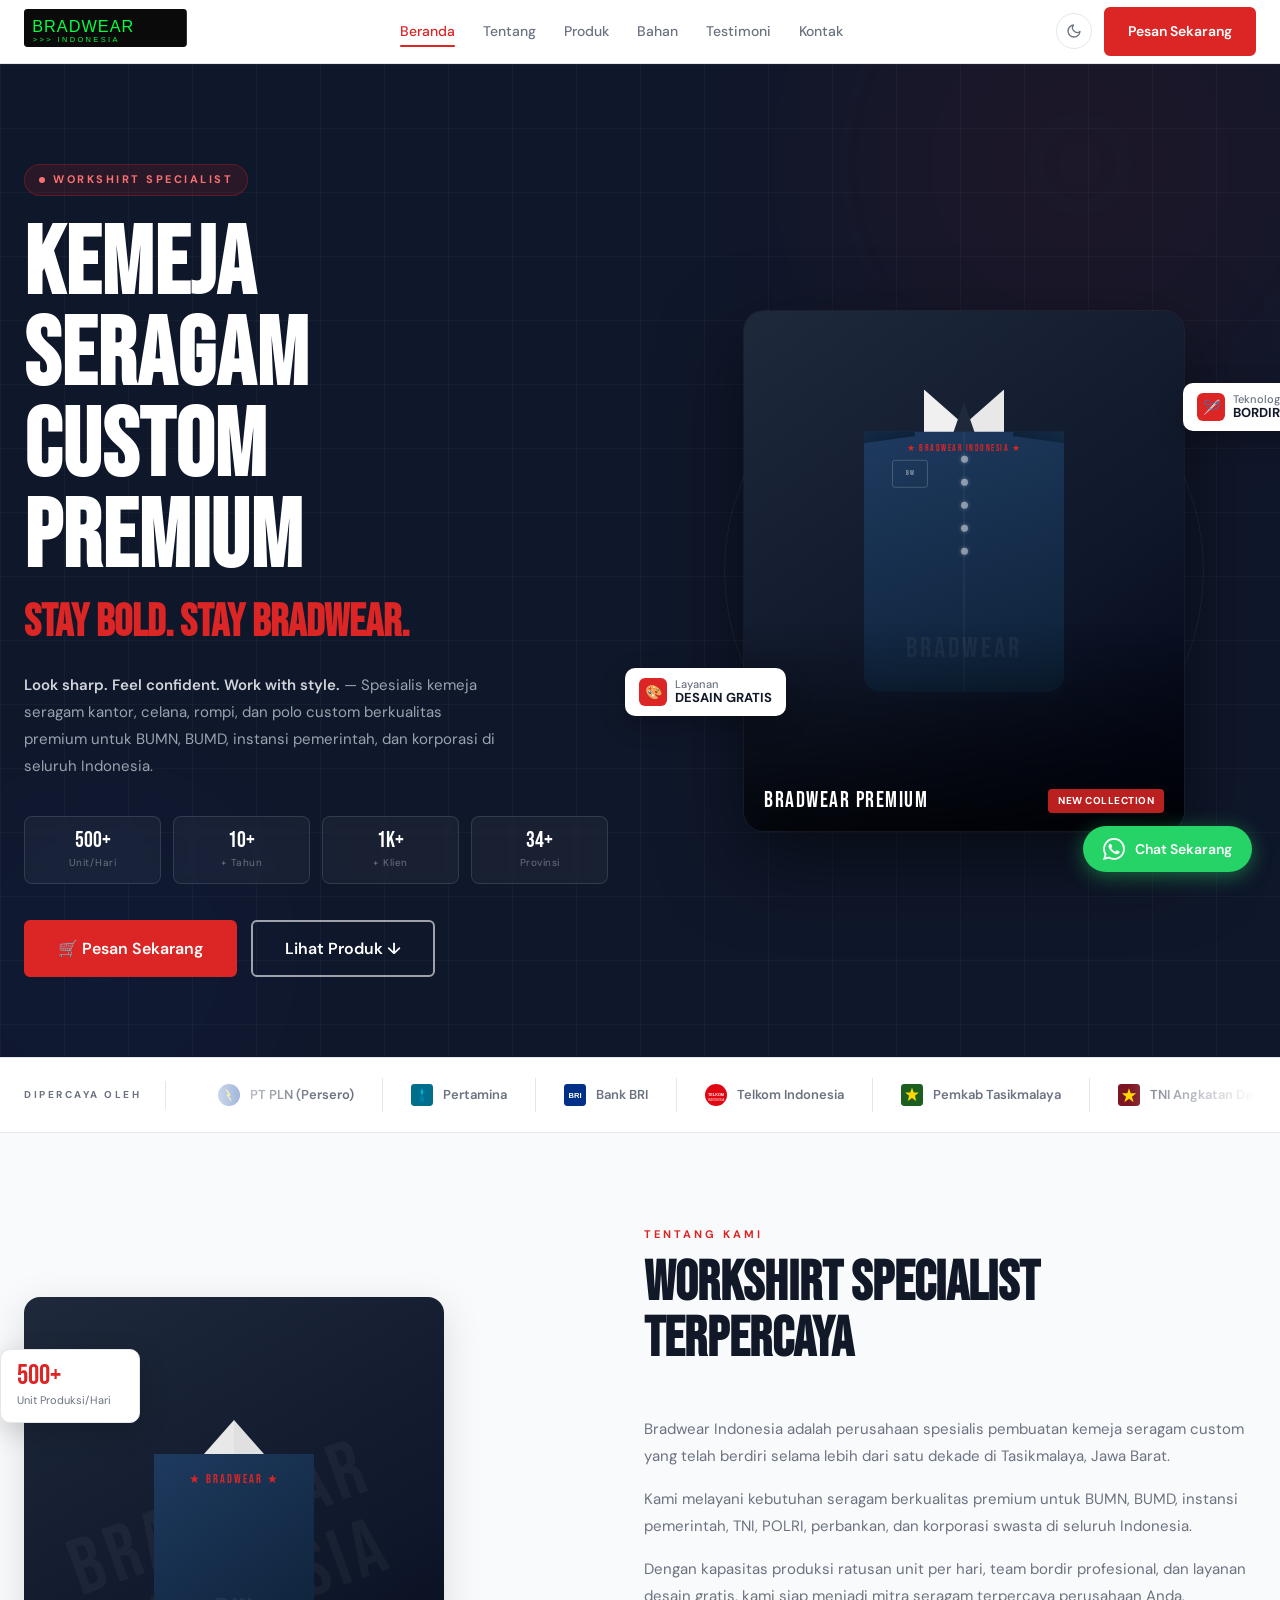
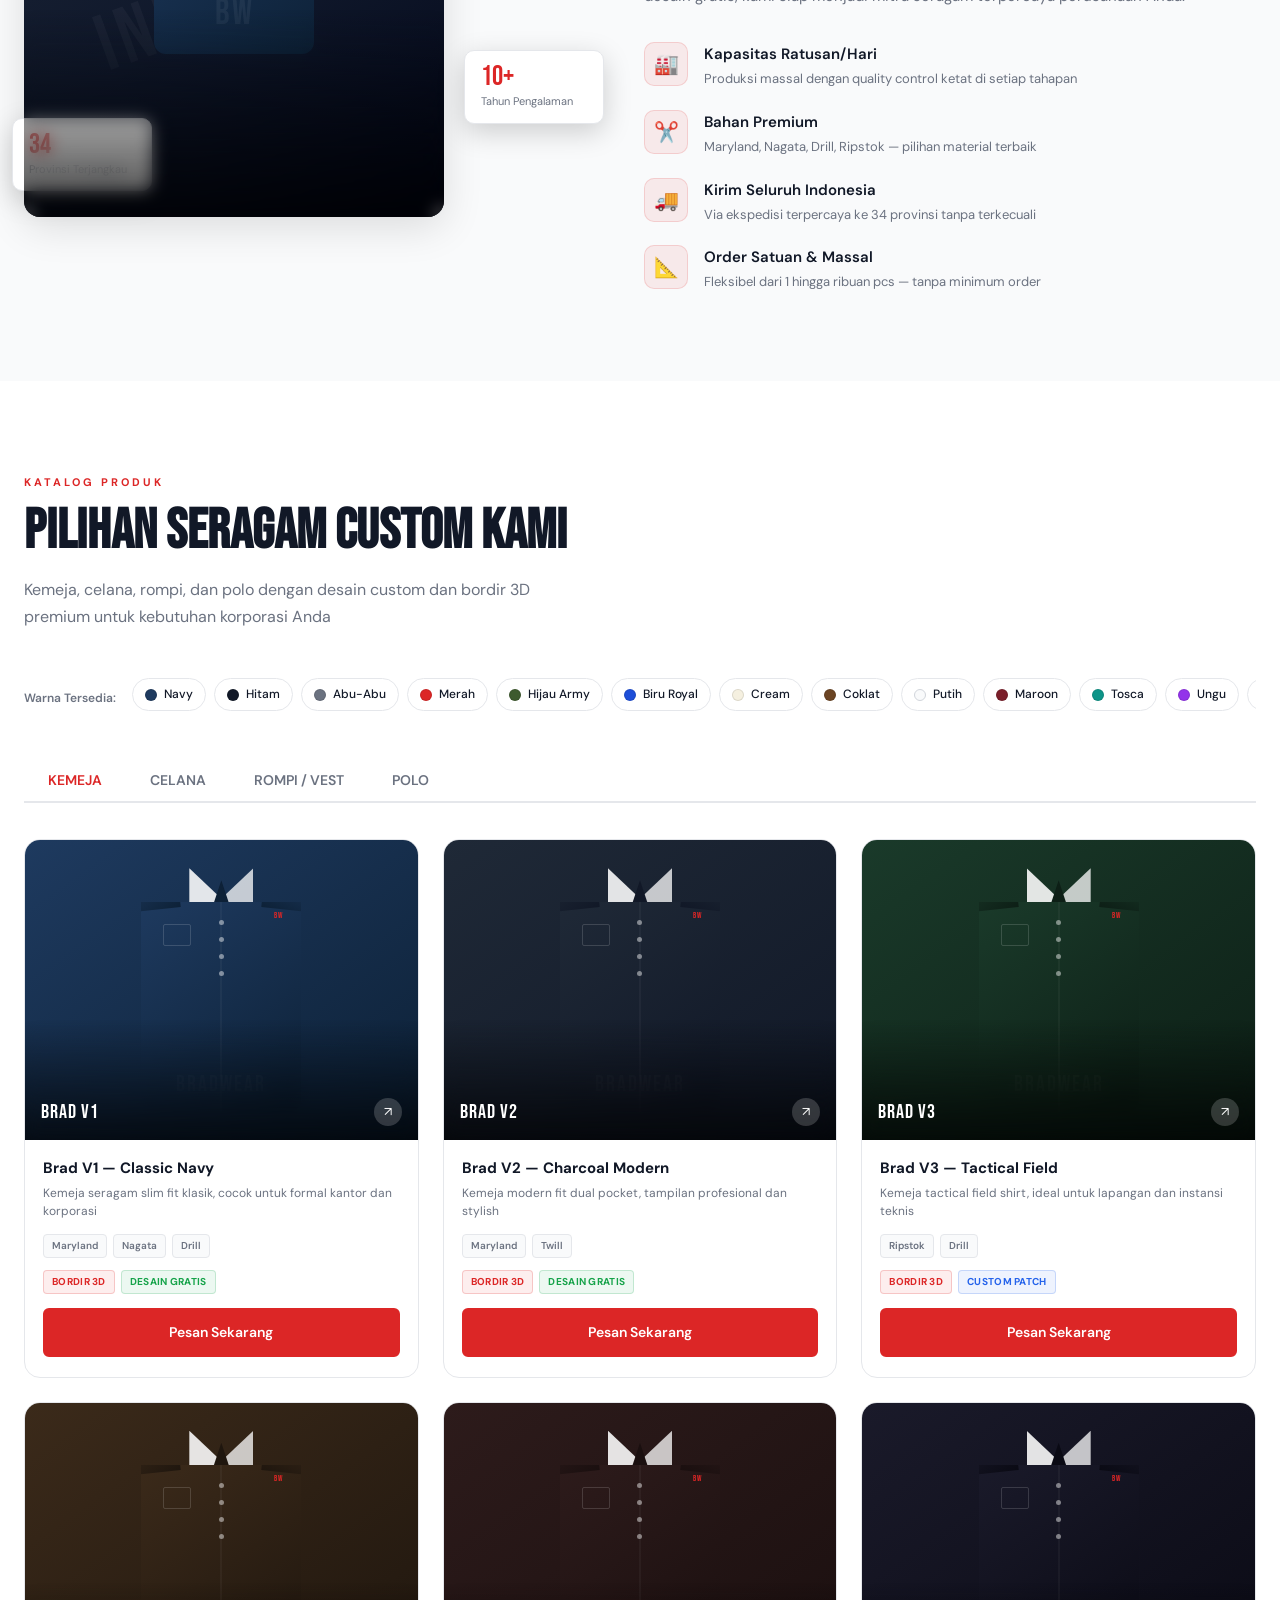
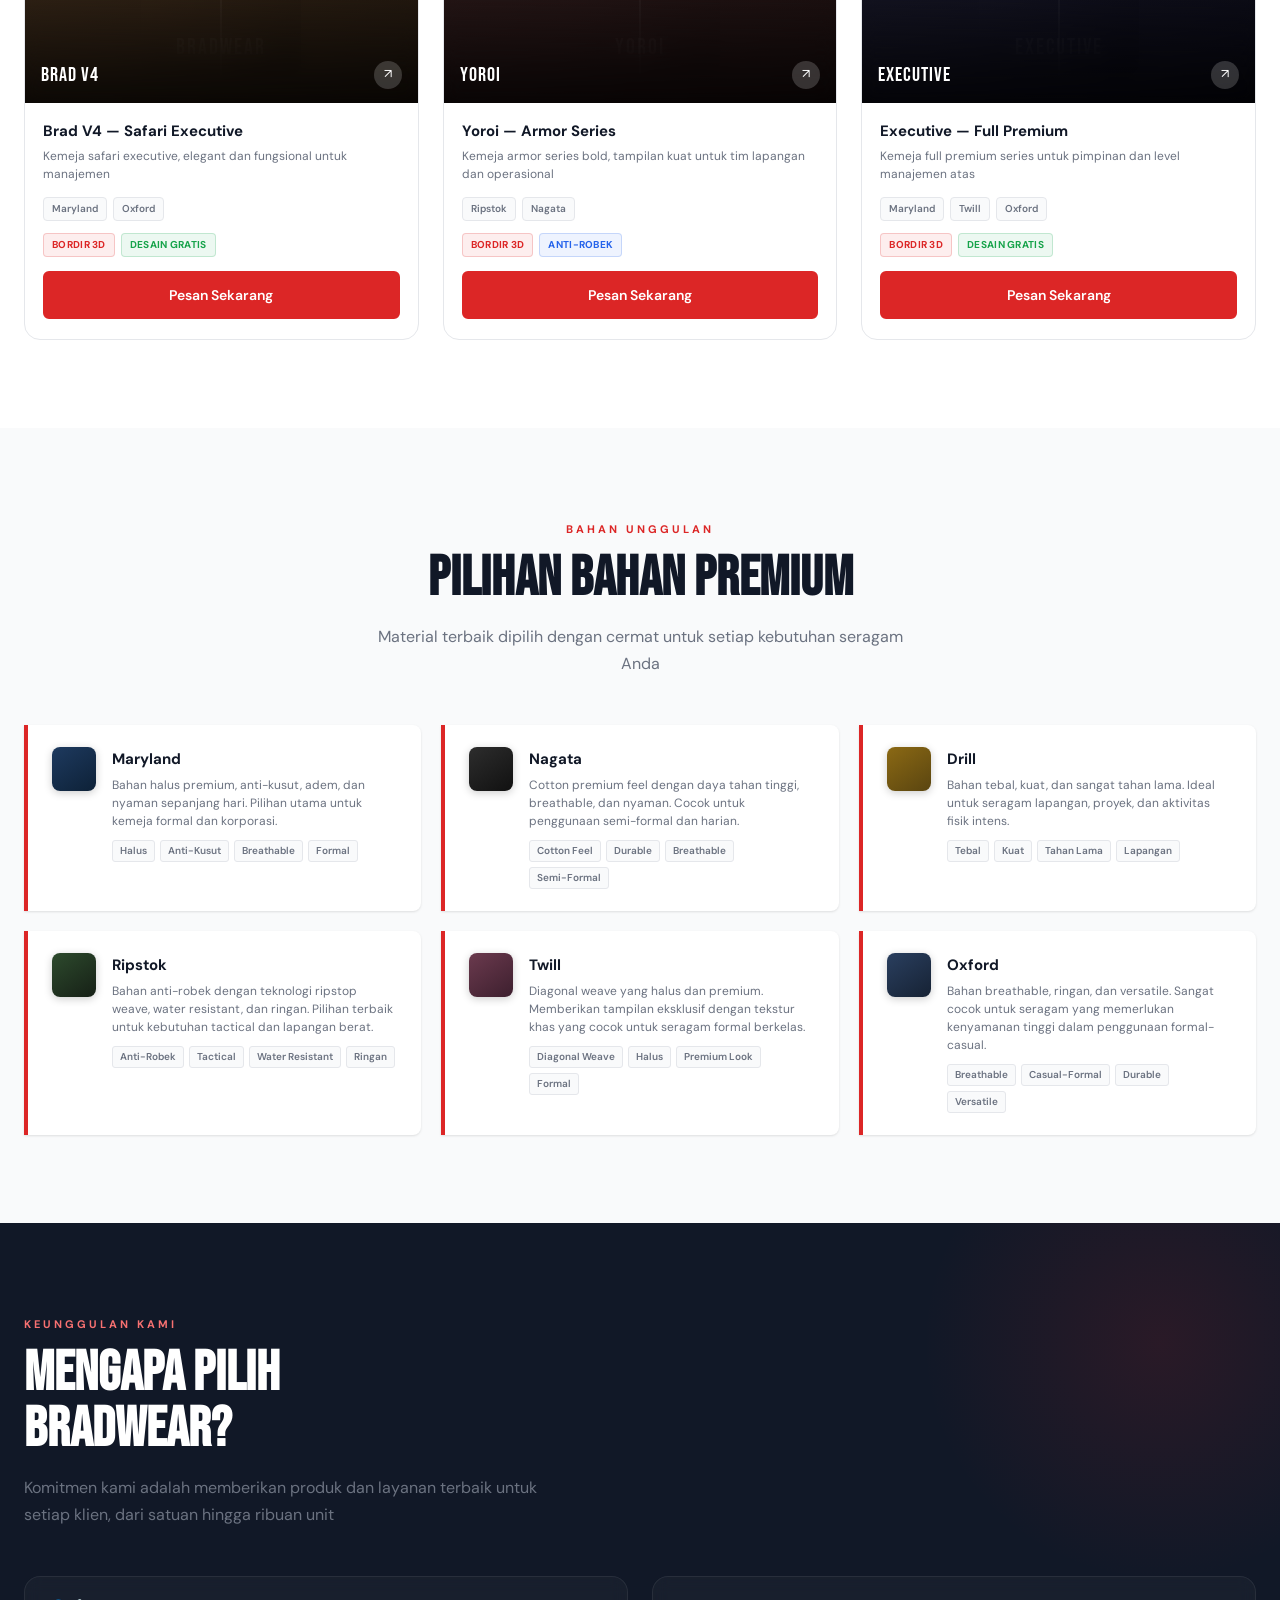
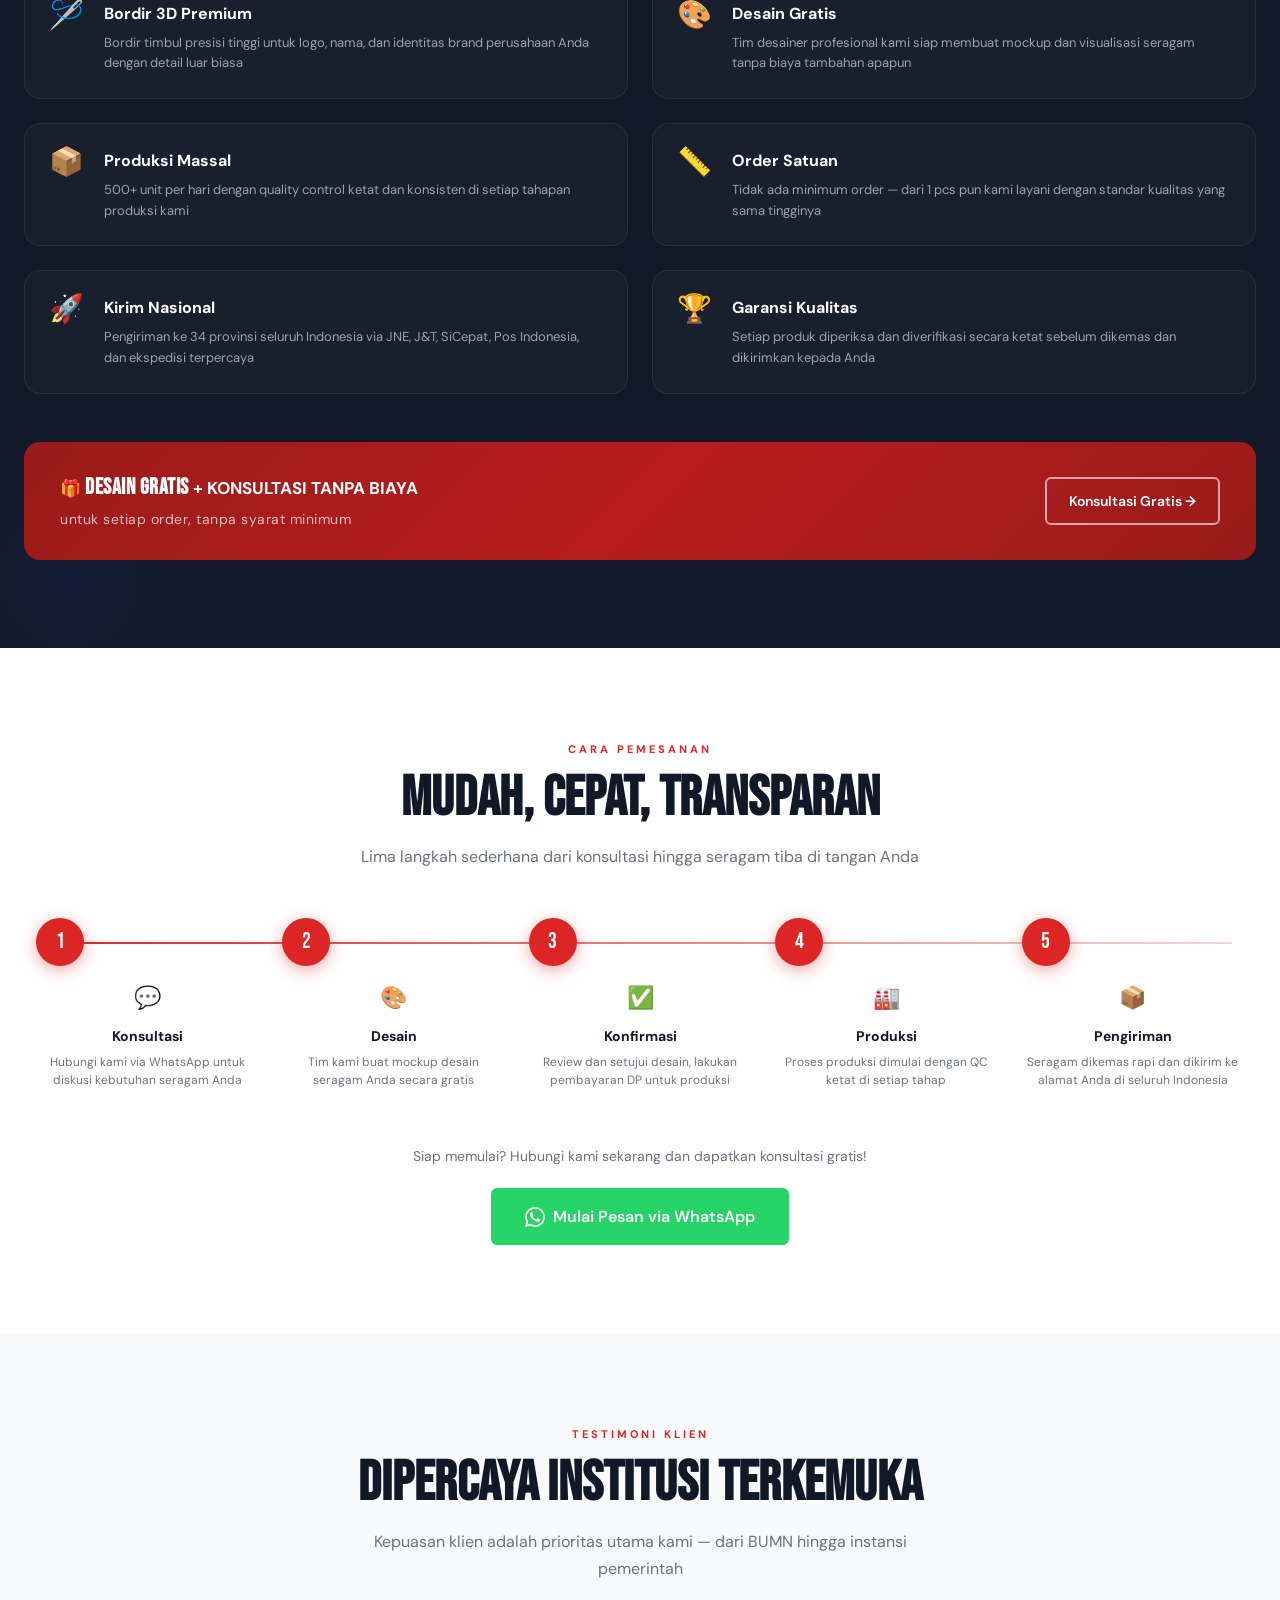
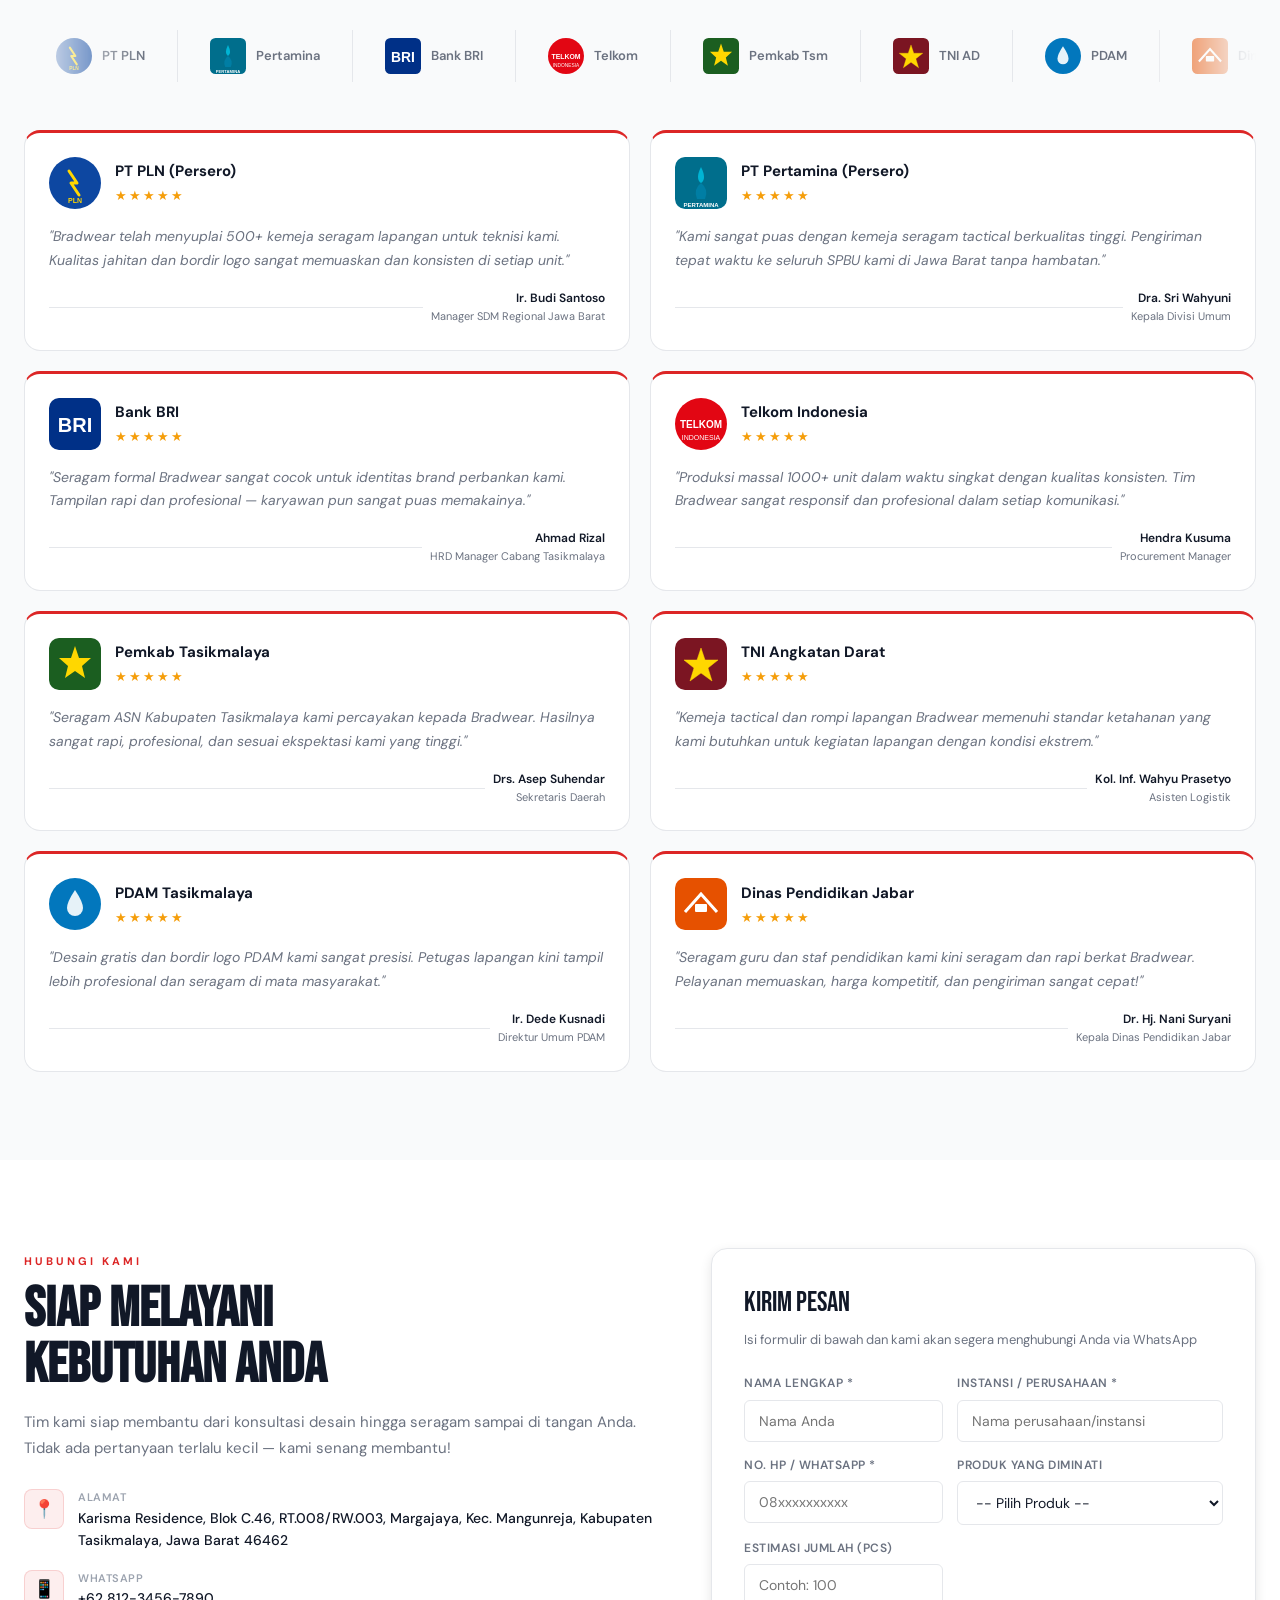
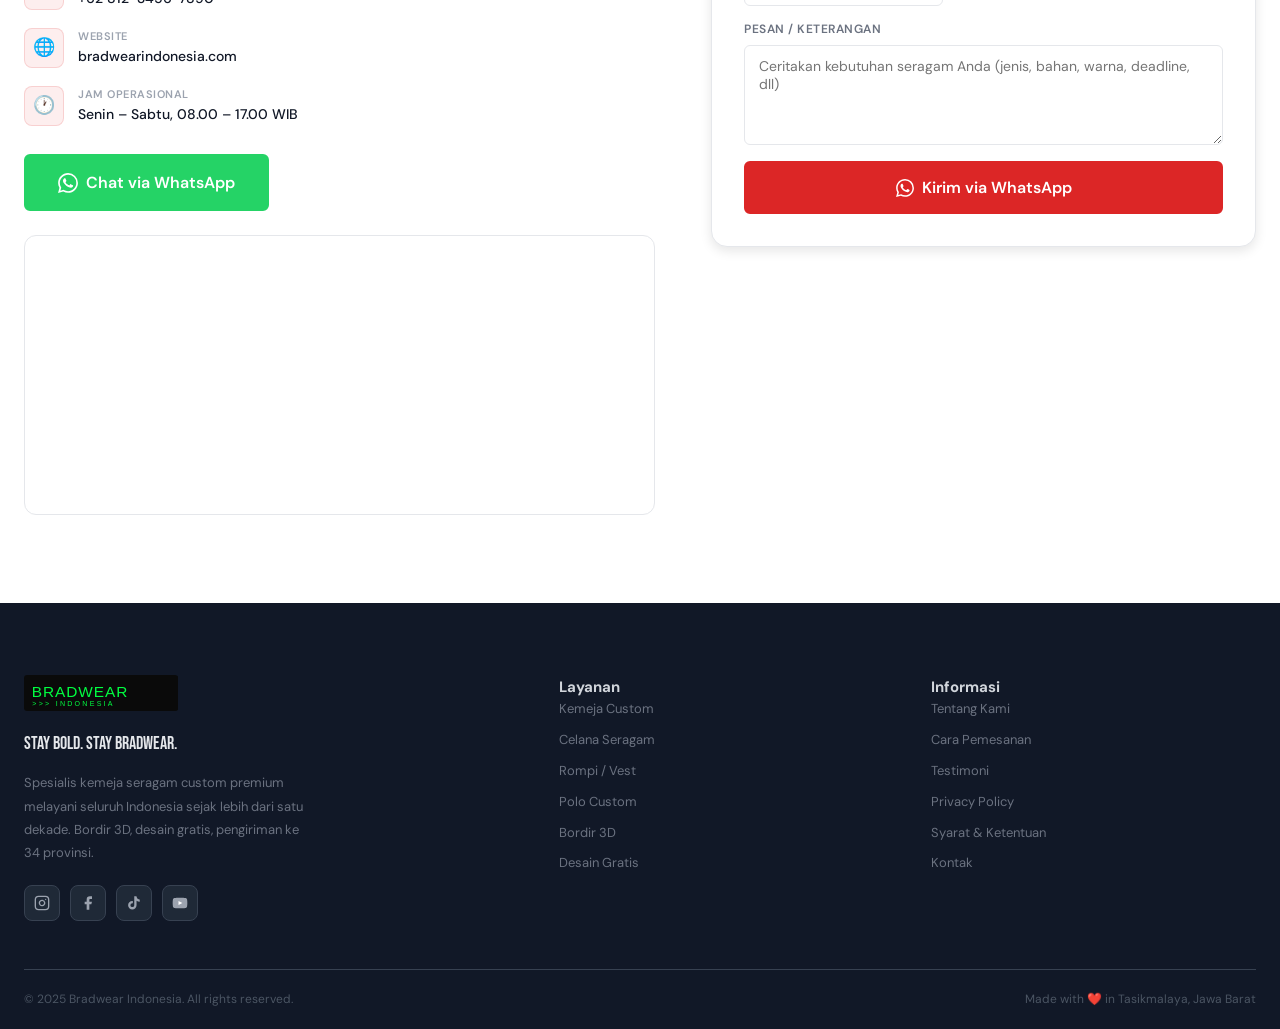
==== commit f71cd629: "feat: Bradwear Indonesia website - kemeja seragam custom premium - Full company website untuk Bradwe" ====
--- a/index.html
+++ b/index.html
@@ -1,729 +1,3374 @@
 <!DOCTYPE html>
-<html lang="id">
+<html lang="id" data-theme="light">
 <head>
   <meta charset="UTF-8" />
   <meta name="viewport" content="width=device-width, initial-scale=1.0" />
-  <title>Akunku — Toko Digital Terpercaya Indonesia</title>
-  <meta name="description" content="Temukan ribuan produk digital terbaik: ebook, akun VIP, kursus online, software, dan banyak lagi di Akunku.">
-  <link rel="preconnect" href="https://fonts.googleapis.com" />
-  <link rel="preconnect" href="https://fonts.gstatic.com" crossorigin />
-  <link href="https://fonts.googleapis.com/css2?family=Poppins:wght@300;400;500;600;700;800&family=Space+Grotesk:wght@400;500;600;700;800&display=swap" rel="stylesheet" />
-  <link rel="stylesheet" href="css/style.css" />
+
+  <!-- SEO Meta Tags -->
+  <title>Bradwear Indonesia — Kemeja Seragam Custom Premium | Workshirt Specialist</title>
+  <meta name="description" content="Bradwear Indonesia spesialis kemeja seragam kantor custom, celana, rompi vest, polo. Melayani BUMN, BUMD, instansi pemerintah. Bordir 3D, desain gratis, produksi ratusan/hari, pengiriman seluruh Indonesia.">
+  <meta name="keywords" content="kemeja seragam custom, seragam kantor, kemeja bordir, seragam BUMN, workshirt, polo custom, rompi seragam, Tasikmalaya, Bradwear Indonesia, kemeja Maryland, kemeja Nagata, kemeja Drill, seragam instansi pemerintah">
+  <meta name="author" content="Bradwear Indonesia">
+  <meta name="robots" content="index, follow">
+  <meta property="og:title" content="Bradwear Indonesia — Kemeja Seragam Custom Premium">
+  <meta property="og:description" content="Spesialis kemeja seragam custom berkualitas premium. Bordir 3D, desain gratis, kirim seluruh Indonesia.">
+  <meta property="og:type" content="website">
+  <meta property="og:url" content="https://bradwearindonesia.com">
+  <meta name="twitter:card" content="summary_large_image">
+  <link rel="canonical" href="https://bradwearindonesia.com">
+
+  <!-- Google Fonts -->
+  <link rel="preconnect" href="https://fonts.googleapis.com">
+  <link rel="preconnect" href="https://fonts.gstatic.com" crossorigin>
+  <link href="https://fonts.googleapis.com/css2?family=Bebas+Neue&family=DM+Sans:ital,opsz,wght@0,9..40,300;0,9..40,400;0,9..40,500;0,9..40,600;0,9..40,700;1,9..40,400&display=swap" rel="stylesheet">
+
+  <!-- Schema.org JSON-LD -->
+  <script type="application/ld+json">
+  {
+    "@context": "https://schema.org",
+    "@type": "ClothingStore",
+    "name": "Bradwear Indonesia",
+    "description": "Spesialis kemeja seragam custom berkualitas premium",
+    "url": "https://bradwearindonesia.com",
+    "telephone": "+6281234567890",
+    "address": {
+      "@type": "PostalAddress",
+      "streetAddress": "Karisma Residence, Blok C.46, RT.008/RW.003",
+      "addressLocality": "Margajaya, Kec. Mangunreja",
+      "addressRegion": "Kabupaten Tasikmalaya, Jawa Barat",
+      "postalCode": "46462",
+      "addressCountry": "ID"
+    }
+  }
+  </script>
+
+  <style>
+    /* ============================================================
+       CSS CUSTOM PROPERTIES
+    ============================================================ */
+    :root {
+      --bg: #ffffff;
+      --bg-secondary: #f9fafb;
+      --bg-dark: #111827;
+      --surface: #ffffff;
+      --border: #e5e7eb;
+      --text: #111827;
+      --text-muted: #6b7280;
+      --text-light: #9ca3af;
+      --accent: #dc2626;
+      --accent-hover: #b91c1c;
+      --font-body: 'DM Sans', sans-serif;
+      --font-display: 'Bebas Neue', sans-serif;
+      --radius: 8px;
+      --radius-lg: 16px;
+      --shadow: 0 1px 3px rgba(0,0,0,0.08), 0 1px 2px rgba(0,0,0,0.04);
+      --shadow-md: 0 4px 12px rgba(0,0,0,0.10);
+      --shadow-lg: 0 10px 40px rgba(0,0,0,0.12);
+      --transition: all 0.25s cubic-bezier(0.4, 0, 0.2, 1);
+    }
+    [data-theme="dark"] {
+      --bg: #0f0f13;
+      --bg-secondary: #1a1a22;
+      --bg-dark: #000000;
+      --surface: #1e1e2a;
+      --border: #2d2d3d;
+      --text: #f1f5f9;
+      --text-muted: #94a3b8;
+      --text-light: #64748b;
+    }
+
+    /* ============================================================
+       RESET & BASE
+    ============================================================ */
+    *, *::before, *::after { box-sizing: border-box; margin: 0; padding: 0; }
+    html { scroll-behavior: smooth; }
+    body {
+      font-family: var(--font-body);
+      background: var(--bg);
+      color: var(--text);
+      font-size: 15px;
+      line-height: 1.6;
+      transition: background 0.4s ease, color 0.4s ease;
+      overflow-x: hidden;
+    }
+    a { text-decoration: none; color: inherit; }
+    img { max-width: 100%; display: block; }
+    ul { list-style: none; }
+    button { cursor: pointer; border: none; background: none; font-family: var(--font-body); }
+
+    /* ============================================================
+       SCROLL REVEAL
+    ============================================================ */
+    .reveal {
+      opacity: 0;
+      transform: translateY(30px);
+      transition: opacity 0.6s ease, transform 0.6s ease;
+    }
+    .reveal.visible { opacity: 1; transform: translateY(0); }
+    .reveal-delay-1 { transition-delay: 0.1s; }
+    .reveal-delay-2 { transition-delay: 0.2s; }
+    .reveal-delay-3 { transition-delay: 0.3s; }
+    .reveal-delay-4 { transition-delay: 0.4s; }
+    .reveal-delay-5 { transition-delay: 0.5s; }
+
+    /* ============================================================
+       LAYOUT HELPERS
+    ============================================================ */
+    .container {
+      max-width: 1280px;
+      margin: 0 auto;
+      padding: 0 24px;
+    }
+    .section-pad { padding: 88px 0; }
+    .section-pad-sm { padding: 64px 0; }
+
+    /* ============================================================
+       SECTION HEADERS
+    ============================================================ */
+    .section-eyebrow {
+      display: inline-block;
+      font-size: 11px;
+      font-weight: 700;
+      letter-spacing: 3px;
+      text-transform: uppercase;
+      color: var(--accent);
+      margin-bottom: 12px;
+    }
+    .section-title {
+      font-family: var(--font-display);
+      font-size: clamp(36px, 5vw, 56px);
+      color: var(--text);
+      line-height: 1.0;
+      margin-bottom: 16px;
+    }
+    .section-subtitle {
+      font-size: 16px;
+      color: var(--text-muted);
+      max-width: 560px;
+      line-height: 1.7;
+    }
+    .section-header { margin-bottom: 48px; }
+    .section-header.centered { text-align: center; }
+    .section-header.centered .section-subtitle { margin: 0 auto; }
+
+    /* ============================================================
+       BUTTONS
+    ============================================================ */
+    .btn {
+      display: inline-flex;
+      align-items: center;
+      gap: 8px;
+      font-family: var(--font-body);
+      font-size: 14px;
+      font-weight: 600;
+      border-radius: 6px;
+      padding: 11px 22px;
+      transition: var(--transition);
+      cursor: pointer;
+      white-space: nowrap;
+    }
+    .btn-primary {
+      background: var(--accent);
+      color: white;
+      border: 2px solid var(--accent);
+    }
+    .btn-primary:hover {
+      background: var(--accent-hover);
+      border-color: var(--accent-hover);
+      transform: translateY(-1px);
+      box-shadow: 0 4px 16px rgba(220,38,38,0.35);
+    }
+    .btn-secondary {
+      background: transparent;
+      color: var(--text);
+      border: 2px solid var(--text);
+    }
+    .btn-secondary:hover {
+      background: var(--text);
+      color: var(--bg);
+      transform: translateY(-1px);
+    }
+    .btn-outline-white {
+      background: transparent;
+      color: white;
+      border: 2px solid rgba(255,255,255,0.6);
+    }
+    .btn-outline-white:hover {
+      background: rgba(255,255,255,0.12);
+      border-color: white;
+    }
+    .btn-whatsapp {
+      background: #25D366;
+      color: white;
+      border: 2px solid #25D366;
+      font-size: 15px;
+      padding: 13px 28px;
+    }
+    .btn-whatsapp:hover {
+      background: #1ebe5d;
+      border-color: #1ebe5d;
+      transform: translateY(-2px);
+      box-shadow: 0 6px 20px rgba(37,211,102,0.4);
+    }
+    .btn-lg { font-size: 16px; padding: 14px 32px; }
+    .btn-full { width: 100%; justify-content: center; }
+
+    /* ============================================================
+       FEATHERED BLUR OVERLAY
+    ============================================================ */
+    .feathered-blur {
+      position: absolute;
+      bottom: 0; left: 0; right: 0;
+      height: 40%;
+      background: linear-gradient(0deg, rgba(0,0,0,0.72), rgba(0,0,0,0.36), transparent);
+      pointer-events: none;
+      z-index: 2;
+    }
+    .feathered-blur::before {
+      content: "";
+      position: absolute;
+      bottom: 0; left: 0; right: 0; height: 100%;
+      backdrop-filter: blur(8px);
+      -webkit-backdrop-filter: blur(8px);
+      -webkit-mask: linear-gradient(0deg, rgba(0,0,0,1) 0%, rgba(0,0,0,0.8) 30%, rgba(0,0,0,0.4) 60%, rgba(0,0,0,0.1) 85%, transparent);
+      mask: linear-gradient(0deg, rgba(0,0,0,1) 0%, rgba(0,0,0,0.8) 30%, rgba(0,0,0,0.4) 60%, rgba(0,0,0,0.1) 85%, transparent);
+    }
+
+    /* ============================================================
+       NAVBAR
+    ============================================================ */
+    #navbar {
+      position: sticky;
+      top: 0;
+      z-index: 100;
+      background: var(--bg);
+      border-bottom: 1px solid var(--border);
+      height: 64px;
+      display: flex;
+      align-items: center;
+      transition: box-shadow 0.3s ease, background 0.4s ease;
+    }
+    #navbar.scrolled {
+      box-shadow: 0 2px 20px rgba(0,0,0,0.08);
+    }
+    .nav-inner {
+      display: flex;
+      align-items: center;
+      justify-content: space-between;
+      width: 100%;
+      max-width: 1280px;
+      margin: 0 auto;
+      padding: 0 24px;
+      gap: 32px;
+    }
+    .nav-logo { flex-shrink: 0; }
+    .nav-links {
+      display: flex;
+      align-items: center;
+      gap: 28px;
+      flex: 1;
+      justify-content: center;
+    }
+    .nav-links a {
+      font-size: 14px;
+      font-weight: 500;
+      color: var(--text-muted);
+      transition: color 0.2s;
+      position: relative;
+    }
+    .nav-links a:hover,
+    .nav-links a.active { color: var(--accent); }
+    .nav-links a.active::after {
+      content: '';
+      position: absolute;
+      bottom: -4px; left: 0; right: 0;
+      height: 2px;
+      background: var(--accent);
+      border-radius: 2px;
+    }
+    .nav-actions {
+      display: flex;
+      align-items: center;
+      gap: 12px;
+      flex-shrink: 0;
+    }
+    .theme-toggle {
+      width: 36px; height: 36px;
+      border-radius: 50%;
+      display: flex; align-items: center; justify-content: center;
+      color: var(--text-muted);
+      transition: var(--transition);
+      border: 1px solid var(--border);
+      background: var(--bg);
+    }
+    .theme-toggle:hover {
+      background: var(--bg-secondary);
+      color: var(--text);
+    }
+    .hamburger {
+      display: none;
+      flex-direction: column;
+      gap: 5px;
+      width: 32px; height: 32px;
+      align-items: center; justify-content: center;
+      border-radius: 6px;
+      border: 1px solid var(--border);
+      background: var(--bg);
+      padding: 6px;
+    }
+    .hamburger span {
+      display: block;
+      width: 18px; height: 2px;
+      background: var(--text);
+      border-radius: 2px;
+      transition: var(--transition);
+    }
+    .hamburger.open span:nth-child(1) { transform: translateY(7px) rotate(45deg); }
+    .hamburger.open span:nth-child(2) { opacity: 0; }
+    .hamburger.open span:nth-child(3) { transform: translateY(-7px) rotate(-45deg); }
+    .mobile-menu {
+      display: none;
+      position: fixed;
+      top: 64px; left: 0; right: 0;
+      background: var(--bg);
+      border-bottom: 1px solid var(--border);
+      padding: 20px 24px;
+      z-index: 99;
+      box-shadow: var(--shadow-lg);
+    }
+    .mobile-menu.open { display: block; }
+    .mobile-menu a {
+      display: block;
+      padding: 12px 0;
+      font-size: 15px;
+      font-weight: 500;
+      color: var(--text-muted);
+      border-bottom: 1px solid var(--border);
+      transition: color 0.2s;
+    }
+    .mobile-menu a:hover { color: var(--accent); }
+    .mobile-menu .btn { margin-top: 16px; width: 100%; justify-content: center; }
+
+    /* ============================================================
+       HERO
+    ============================================================ */
+    #hero {
+      min-height: 100vh;
+      background: #0f172a;
+      display: flex;
+      align-items: center;
+      overflow: hidden;
+      position: relative;
+    }
+    .hero-bg-shapes {
+      position: absolute;
+      inset: 0;
+      pointer-events: none;
+      overflow: hidden;
+    }
+    .hero-shape {
+      position: absolute;
+      border-radius: 50%;
+      filter: blur(80px);
+      opacity: 0.08;
+    }
+    .hero-shape-1 {
+      width: 600px; height: 600px;
+      background: radial-gradient(circle, #dc2626, transparent);
+      top: -200px; right: -100px;
+    }
+    .hero-shape-2 {
+      width: 400px; height: 400px;
+      background: radial-gradient(circle, #1d4ed8, transparent);
+      bottom: -100px; left: -100px;
+    }
+    .hero-grid-overlay {
+      position: absolute;
+      inset: 0;
+      background-image: linear-gradient(rgba(255,255,255,0.03) 1px, transparent 1px),
+                        linear-gradient(90deg, rgba(255,255,255,0.03) 1px, transparent 1px);
+      background-size: 64px 64px;
+    }
+    .hero-inner {
+      position: relative;
+      z-index: 2;
+      width: 100%;
+      max-width: 1280px;
+      margin: 0 auto;
+      padding: 100px 24px 80px;
+      display: grid;
+      grid-template-columns: 1fr 1fr;
+      gap: 64px;
+      align-items: center;
+    }
+    .hero-pill {
+      display: inline-flex;
+      align-items: center;
+      gap: 8px;
+      font-size: 11px;
+      font-weight: 700;
+      letter-spacing: 2.5px;
+      text-transform: uppercase;
+      background: rgba(220,38,38,0.12);
+      color: #f87171;
+      border: 1px solid rgba(220,38,38,0.3);
+      border-radius: 20px;
+      padding: 6px 14px;
+      margin-bottom: 24px;
+    }
+    .hero-pill .dot {
+      width: 6px; height: 6px;
+      border-radius: 50%;
+      background: #f87171;
+      animation: blink 1.6s ease-in-out infinite;
+    }
+    @keyframes blink {
+      0%, 100% { opacity: 1; }
+      50% { opacity: 0.3; }
+    }
+    .hero-h1 {
+      font-family: var(--font-display);
+      font-size: clamp(52px, 7.5vw, 96px);
+      color: white;
+      line-height: 0.95;
+      letter-spacing: 1px;
+      margin-bottom: 14px;
+    }
+    .hero-h2 {
+      font-family: var(--font-display);
+      font-size: clamp(26px, 3.5vw, 46px);
+      color: #dc2626;
+      line-height: 1.1;
+      margin-bottom: 24px;
+    }
+    .hero-body {
+      font-size: 15px;
+      color: #9ca3af;
+      line-height: 1.8;
+      max-width: 480px;
+      margin-bottom: 36px;
+    }
+    .hero-body strong { color: #d1d5db; font-weight: 600; }
+    .hero-stats {
+      display: grid;
+      grid-template-columns: repeat(4, 1fr);
+      gap: 12px;
+      margin-bottom: 36px;
+    }
+    .hero-stat {
+      border: 1px solid rgba(255,255,255,0.12);
+      border-radius: 8px;
+      padding: 12px 10px;
+      text-align: center;
+      background: rgba(255,255,255,0.04);
+      backdrop-filter: blur(4px);
+    }
+    .hero-stat-num {
+      display: block;
+      font-family: var(--font-display);
+      font-size: 22px;
+      color: white;
+      line-height: 1.1;
+    }
+    .hero-stat-label {
+      display: block;
+      font-size: 10px;
+      color: #6b7280;
+      letter-spacing: 0.5px;
+      margin-top: 2px;
+    }
+    .hero-ctas { display: flex; gap: 14px; flex-wrap: wrap; }
+
+    /* Hero Visual */
+    .hero-visual-wrap {
+      display: flex;
+      align-items: center;
+      justify-content: center;
+      position: relative;
+    }
+    .hero-shirt-card {
+      width: 100%;
+      max-width: 440px;
+      height: 520px;
+      border-radius: 20px;
+      overflow: hidden;
+      position: relative;
+      background: linear-gradient(145deg, #1e293b 0%, #0f172a 60%, #020617 100%);
+      box-shadow: 0 30px 80px rgba(0,0,0,0.5), 0 0 0 1px rgba(255,255,255,0.06);
+      transition: transform 0.1s ease;
+    }
+    /* CSS Shirt */
+    .shirt-container {
+      position: absolute;
+      top: 50%; left: 50%;
+      transform: translate(-50%, -50%) translateY(-10%);
+      width: 220px;
+      display: flex;
+      flex-direction: column;
+      align-items: center;
+    }
+    .shirt-collar-wrap {
+      position: relative;
+      width: 80px;
+      height: 44px;
+      margin-bottom: -2px;
+    }
+    .shirt-collar-left {
+      position: absolute;
+      bottom: 0; left: 0;
+      width: 50px; height: 44px;
+      background: #f0f0f0;
+      clip-path: polygon(0 0, 100% 100%, 0 100%);
+    }
+    .shirt-collar-right {
+      position: absolute;
+      bottom: 0; right: 0;
+      width: 50px; height: 44px;
+      background: #e8e8e8;
+      clip-path: polygon(100% 0, 100% 100%, 0 100%);
+    }
+    .shirt-collar-inner {
+      position: absolute;
+      bottom: 0; left: 50%;
+      transform: translateX(-50%);
+      width: 22px; height: 32px;
+      background: #1e293b;
+      clip-path: polygon(50% 0%, 100% 100%, 0% 100%);
+    }
+    .shirt-body {
+      width: 200px;
+      height: 260px;
+      background: linear-gradient(160deg, #1e3a5f 0%, #0d2137 100%);
+      border-radius: 0 0 16px 16px;
+      position: relative;
+      display: flex;
+      flex-direction: column;
+      align-items: center;
+      overflow: hidden;
+    }
+    .shirt-body::before {
+      content: '';
+      position: absolute;
+      top: 0; left: 50%; transform: translateX(-50%);
+      width: 1px; height: 100%;
+      background: rgba(255,255,255,0.08);
+    }
+    .shirt-buttons {
+      display: flex;
+      flex-direction: column;
+      gap: 16px;
+      align-items: center;
+      margin-top: 24px;
+    }
+    .shirt-btn {
+      width: 7px; height: 7px;
+      border-radius: 50%;
+      background: rgba(255,255,255,0.5);
+      box-shadow: 0 0 4px rgba(255,255,255,0.3);
+    }
+    .shirt-pocket {
+      position: absolute;
+      top: 28px; left: 28px;
+      width: 36px; height: 28px;
+      border: 1.5px solid rgba(255,255,255,0.18);
+      border-radius: 3px;
+      display: flex;
+      align-items: center;
+      justify-content: center;
+    }
+    .shirt-emblem {
+      position: absolute;
+      top: 10px; left: 50%; transform: translateX(-50%);
+      font-family: 'Bebas Neue', sans-serif;
+      font-size: 9px;
+      color: #dc2626;
+      letter-spacing: 1.5px;
+      white-space: nowrap;
+    }
+    .shirt-shoulder-left {
+      position: absolute;
+      top: -40px; left: -32px;
+      width: 80px; height: 50px;
+      background: linear-gradient(160deg, #1e3a5f, #0d2137);
+      border-radius: 50% 0 0 0;
+      transform: rotate(-8deg);
+    }
+    .shirt-shoulder-right {
+      position: absolute;
+      top: -40px; right: -32px;
+      width: 80px; height: 50px;
+      background: linear-gradient(200deg, #1e3a5f, #0d2137);
+      border-radius: 0 50% 0 0;
+      transform: rotate(8deg);
+    }
+    .shirt-brand-overlay {
+      position: absolute;
+      bottom: 20px; left: 50%; transform: translateX(-50%);
+      font-family: 'Bebas Neue', sans-serif;
+      font-size: 28px;
+      color: rgba(255,255,255,0.06);
+      letter-spacing: 3px;
+      white-space: nowrap;
+    }
+    /* Floating badges on hero */
+    .hero-badge {
+      position: absolute;
+      background: white;
+      color: #111827;
+      border-radius: 10px;
+      padding: 10px 14px;
+      font-size: 12px;
+      font-weight: 700;
+      box-shadow: 0 8px 24px rgba(0,0,0,0.25);
+      display: flex;
+      align-items: center;
+      gap: 8px;
+      white-space: nowrap;
+      z-index: 5;
+      animation: float 4s ease-in-out infinite;
+    }
+    .hero-badge.top-right {
+      top: 14%; right: -10%;
+      animation-delay: 0s;
+    }
+    .hero-badge.bottom-left {
+      bottom: 22%; left: -8%;
+      animation-delay: 2s;
+    }
+    .hero-badge .badge-icon {
+      width: 28px; height: 28px;
+      border-radius: 6px;
+      background: var(--accent);
+      display: flex; align-items: center; justify-content: center;
+      font-size: 14px;
+      flex-shrink: 0;
+    }
+    .hero-badge .badge-label { font-size: 11px; color: #6b7280; font-weight: 500; line-height: 1; }
+    .hero-badge .badge-val { font-size: 13px; color: #111827; font-weight: 700; line-height: 1.2; }
+    @keyframes float {
+      0%, 100% { transform: translateY(0); }
+      50% { transform: translateY(-8px); }
+    }
+    /* Decorative circles */
+    .hero-deco {
+      position: absolute;
+      border-radius: 50%;
+      border: 1px solid rgba(255,255,255,0.06);
+    }
+    .hero-deco-1 {
+      width: 320px; height: 320px;
+      top: 50%; left: 50%;
+      transform: translate(-50%, -50%);
+    }
+    .hero-deco-2 {
+      width: 480px; height: 480px;
+      top: 50%; left: 50%;
+      transform: translate(-50%, -50%);
+    }
+
+    /* ============================================================
+       TICKER / MARQUEE
+    ============================================================ */
+    #ticker {
+      background: var(--bg);
+      border-top: 1px solid var(--border);
+      border-bottom: 1px solid var(--border);
+      padding: 20px 0;
+    }
+    .ticker-layout {
+      display: flex;
+      align-items: center;
+      gap: 24px;
+      max-width: 1280px;
+      margin: 0 auto;
+      padding: 0 24px;
+    }
+    .ticker-label {
+      font-size: 10px;
+      font-weight: 700;
+      letter-spacing: 2.5px;
+      text-transform: uppercase;
+      color: var(--text-muted);
+      white-space: nowrap;
+      flex-shrink: 0;
+    }
+    .ticker-divider {
+      width: 1px; height: 28px;
+      background: var(--border);
+      flex-shrink: 0;
+    }
+    .ticker-viewport {
+      overflow: hidden;
+      flex: 1;
+      -webkit-mask: linear-gradient(to right, transparent 0%, black 12%, black 88%, transparent 100%);
+      mask: linear-gradient(to right, transparent 0%, black 12%, black 88%, transparent 100%);
+    }
+    .ticker-track {
+      display: flex;
+      align-items: center;
+      gap: 0;
+      width: max-content;
+      animation: scroll-ticker 28s linear infinite;
+    }
+    .ticker-track:hover { animation-play-state: paused; }
+    @keyframes scroll-ticker {
+      0% { transform: translateX(0); }
+      100% { transform: translateX(-50%); }
+    }
+    .ticker-item {
+      display: flex;
+      align-items: center;
+      gap: 10px;
+      padding: 6px 28px;
+      border-right: 1px solid var(--border);
+      white-space: nowrap;
+    }
+    .ticker-item span {
+      font-size: 13px;
+      font-weight: 600;
+      color: var(--text-muted);
+      transition: color 0.2s;
+    }
+    .ticker-item:hover span { color: var(--accent); }
+
+    /* ============================================================
+       ABOUT SECTION
+    ============================================================ */
+    #about { background: var(--bg-secondary); }
+    .about-grid {
+      display: grid;
+      grid-template-columns: 1fr 1.1fr;
+      gap: 64px;
+      align-items: center;
+    }
+    .about-visual {
+      position: relative;
+    }
+    .about-img-card {
+      width: 100%;
+      max-width: 420px;
+      height: 520px;
+      background: linear-gradient(150deg, #1e293b 0%, #0f172a 60%, #020617 100%);
+      border-radius: var(--radius-lg);
+      position: relative;
+      overflow: hidden;
+      box-shadow: var(--shadow-lg);
+    }
+    .about-watermark {
+      position: absolute;
+      top: 50%; left: 50%;
+      transform: translate(-50%, -50%) rotate(-20deg);
+      font-family: var(--font-display);
+      font-size: 80px;
+      color: rgba(255,255,255,0.04);
+      letter-spacing: 6px;
+      white-space: nowrap;
+      pointer-events: none;
+      line-height: 1;
+    }
+    /* Decorative shirt in about card */
+    .about-shirt {
+      position: absolute;
+      top: 50%; left: 50%;
+      transform: translate(-50%, -50%) translateY(-20px);
+      width: 160px;
+    }
+    .about-shirt-body {
+      width: 160px; height: 200px;
+      background: linear-gradient(145deg, #1e3a5f, #0d2137);
+      border-radius: 0 0 12px 12px;
+      position: relative;
+    }
+    .about-shirt-collar {
+      width: 60px; height: 34px;
+      margin: 0 auto;
+      position: relative;
+      overflow: hidden;
+    }
+    .about-shirt-collar::before {
+      content: '';
+      position: absolute;
+      left: 0; bottom: 0;
+      width: 0; height: 0;
+      border-left: 30px solid transparent;
+      border-bottom: 34px solid #e8e8e8;
+    }
+    .about-shirt-collar::after {
+      content: '';
+      position: absolute;
+      right: 0; bottom: 0;
+      width: 0; height: 0;
+      border-right: 30px solid transparent;
+      border-bottom: 34px solid #e0e0e0;
+    }
+    .about-stat-card {
+      position: absolute;
+      background: var(--surface);
+      border-radius: 10px;
+      padding: 12px 16px;
+      box-shadow: 0 8px 28px rgba(0,0,0,0.18);
+      min-width: 140px;
+      border: 1px solid var(--border);
+    }
+    .about-stat-card .sc-num {
+      font-family: var(--font-display);
+      font-size: 28px;
+      color: var(--accent);
+      line-height: 1;
+    }
+    .about-stat-card .sc-label {
+      font-size: 11px;
+      color: var(--text-muted);
+      margin-top: 2px;
+    }
+    .about-stat-card-1 { top: 10%; left: -24px; }
+    .about-stat-card-2 { bottom: 18%; right: -24px; }
+    .about-stat-card-3 { bottom: 5%; left: -12px; }
+    .about-features { margin-top: 32px; display: flex; flex-direction: column; gap: 20px; }
+    .about-feature {
+      display: flex;
+      align-items: flex-start;
+      gap: 16px;
+    }
+    .about-feature-icon {
+      width: 44px; height: 44px;
+      border-radius: 10px;
+      background: rgba(220,38,38,0.08);
+      display: flex; align-items: center; justify-content: center;
+      font-size: 20px;
+      flex-shrink: 0;
+      border: 1px solid rgba(220,38,38,0.15);
+    }
+    .about-feature h4 {
+      font-size: 15px;
+      font-weight: 600;
+      color: var(--text);
+      margin-bottom: 3px;
+    }
+    .about-feature p {
+      font-size: 13px;
+      color: var(--text-muted);
+    }
+
+    /* ============================================================
+       PRODUCTS SECTION
+    ============================================================ */
+    #products { background: var(--bg); }
+    /* Color Swatch Scroll */
+    .color-swatch-bar {
+      display: flex;
+      align-items: center;
+      gap: 16px;
+      margin-bottom: 40px;
+    }
+    .swatch-label {
+      font-size: 12px;
+      font-weight: 600;
+      color: var(--text-muted);
+      white-space: nowrap;
+      flex-shrink: 0;
+    }
+    .color-scroll {
+      display: flex;
+      overflow-x: auto;
+      gap: 8px;
+      padding-bottom: 8px;
+      scrollbar-width: thin;
+      scrollbar-color: var(--accent) var(--border);
+    }
+    .color-scroll::-webkit-scrollbar { height: 4px; }
+    .color-scroll::-webkit-scrollbar-track { background: var(--border); border-radius: 2px; }
+    .color-scroll::-webkit-scrollbar-thumb { background: var(--accent); border-radius: 2px; }
+    .swatch-item {
+      display: flex;
+      align-items: center;
+      gap: 7px;
+      padding: 6px 12px;
+      border: 1px solid var(--border);
+      border-radius: 20px;
+      background: var(--surface);
+      white-space: nowrap;
+      cursor: pointer;
+      transition: var(--transition);
+      font-size: 12px;
+      font-weight: 500;
+      color: var(--text);
+    }
+    .swatch-item:hover {
+      border-color: var(--accent);
+      box-shadow: 0 0 0 2px rgba(220,38,38,0.12);
+    }
+    .swatch-dot {
+      width: 12px; height: 12px;
+      border-radius: 50%;
+      flex-shrink: 0;
+      border: 1.5px solid rgba(0,0,0,0.1);
+    }
+    /* Product Tabs */
+    .product-tabs {
+      display: flex;
+      align-items: center;
+      gap: 0;
+      border-bottom: 2px solid var(--border);
+      margin-bottom: 36px;
+      overflow-x: auto;
+      scrollbar-width: none;
+    }
+    .product-tabs::-webkit-scrollbar { display: none; }
+    .tab-btn {
+      padding: 12px 24px;
+      font-size: 14px;
+      font-weight: 600;
+      color: var(--text-muted);
+      background: none;
+      border: none;
+      border-bottom: 2px solid transparent;
+      margin-bottom: -2px;
+      cursor: pointer;
+      transition: var(--transition);
+      white-space: nowrap;
+    }
+    .tab-btn:hover { color: var(--text); }
+    .tab-btn.active {
+      color: var(--accent);
+      border-bottom-color: var(--accent);
+    }
+    .tab-panel { display: none; }
+    .tab-panel.active { display: block; }
+    /* Product Grid */
+    .product-grid {
+      display: grid;
+      grid-template-columns: repeat(3, 1fr);
+      gap: 24px;
+    }
+    /* Product Card */
+    .product-card {
+      background: var(--surface);
+      border: 1px solid var(--border);
+      border-radius: var(--radius-lg);
+      overflow: hidden;
+      transition: var(--transition);
+      cursor: pointer;
+      transform-style: preserve-3d;
+    }
+    .product-card:hover {
+      box-shadow: var(--shadow-lg);
+      transform: translateY(-4px);
+    }
+    .product-img {
+      position: relative;
+      height: 300px;
+      overflow: hidden;
+    }
+    .product-img-bg {
+      width: 100%; height: 100%;
+      display: flex;
+      align-items: center;
+      justify-content: center;
+      position: relative;
+    }
+    /* CSS Shirt in product card */
+    .p-shirt {
+      display: flex;
+      flex-direction: column;
+      align-items: center;
+      position: relative;
+      z-index: 1;
+    }
+    .p-collar { width: 64px; height: 36px; position: relative; margin-bottom: -2px; }
+    .p-collar-l {
+      position: absolute;
+      bottom: 0; left: 0;
+      width: 38px; height: 36px;
+      background: rgba(255,255,255,0.88);
+      clip-path: polygon(0 0, 100% 100%, 0 100%);
+    }
+    .p-collar-r {
+      position: absolute;
+      bottom: 0; right: 0;
+      width: 38px; height: 36px;
+      background: rgba(255,255,255,0.75);
+      clip-path: polygon(100% 0, 100% 100%, 0 100%);
+    }
+    .p-collar-mid {
+      position: absolute;
+      bottom: 0; left: 50%; transform: translateX(-50%);
+      width: 16px; height: 24px;
+      clip-path: polygon(50% 0%, 100% 100%, 0% 100%);
+    }
+    .p-body {
+      width: 160px; height: 210px;
+      border-radius: 0 0 12px 12px;
+      position: relative;
+      overflow: hidden;
+    }
+    .p-body::before {
+      content: '';
+      position: absolute;
+      top: 0; left: 50%; transform: translateX(-50%);
+      width: 1px; height: 100%;
+      background: rgba(255,255,255,0.08);
+    }
+    .p-btns {
+      display: flex; flex-direction: column; gap: 12px;
+      align-items: center; margin-top: 18px;
+    }
+    .p-btn { width: 5px; height: 5px; border-radius: 50%; background: rgba(255,255,255,0.45); }
+    .p-pocket {
+      position: absolute;
+      top: 22px; left: 22px;
+      width: 28px; height: 22px;
+      border: 1.5px solid rgba(255,255,255,0.15);
+      border-radius: 2px;
+    }
+    .p-logo {
+      position: absolute;
+      top: 8px; right: 18px;
+      font-family: 'Bebas Neue', sans-serif;
+      font-size: 8px;
+      color: #dc2626;
+      letter-spacing: 1px;
+    }
+    .p-brand-bg {
+      position: absolute;
+      bottom: 10px; left: 50%; transform: translateX(-50%);
+      font-family: 'Bebas Neue', sans-serif;
+      font-size: 22px;
+      color: rgba(255,255,255,0.05);
+      letter-spacing: 2px;
+      white-space: nowrap;
+    }
+    .p-shoulder-l {
+      position: absolute;
+      top: -28px; left: -18px;
+      width: 56px; height: 36px;
+      border-radius: 50% 0 0 0;
+      transform: rotate(-6deg);
+    }
+    .p-shoulder-r {
+      position: absolute;
+      top: -28px; right: -18px;
+      width: 56px; height: 36px;
+      border-radius: 0 50% 0 0;
+      transform: rotate(6deg);
+    }
+    /* Card name overlay on image */
+    .product-img-label {
+      position: absolute;
+      bottom: 0; left: 0; right: 0;
+      z-index: 3;
+      padding: 16px 16px 14px;
+      display: flex;
+      align-items: center;
+      justify-content: space-between;
+    }
+    .product-img-label span {
+      font-family: var(--font-display);
+      font-size: 20px;
+      color: white;
+      letter-spacing: 1px;
+      line-height: 1;
+    }
+    .product-img-label .open-icon {
+      width: 28px; height: 28px;
+      border-radius: 50%;
+      background: rgba(255,255,255,0.18);
+      display: flex; align-items: center; justify-content: center;
+      font-size: 13px;
+      color: white;
+    }
+    /* Card Info */
+    .product-info { padding: 16px 18px 20px; }
+    .product-name {
+      font-size: 15px;
+      font-weight: 700;
+      color: var(--text);
+      margin-bottom: 4px;
+    }
+    .product-desc {
+      font-size: 12px;
+      color: var(--text-muted);
+      margin-bottom: 14px;
+      line-height: 1.5;
+    }
+    .product-materials {
+      display: flex;
+      gap: 6px;
+      flex-wrap: wrap;
+      margin-bottom: 12px;
+    }
+    .mat-chip {
+      font-size: 10px;
+      font-weight: 600;
+      background: var(--bg-secondary);
+      color: var(--text-muted);
+      border: 1px solid var(--border);
+      border-radius: 4px;
+      padding: 3px 8px;
+    }
+    .product-badges {
+      display: flex;
+      gap: 6px;
+      margin-bottom: 14px;
+    }
+    .prod-badge {
+      font-size: 10px;
+      font-weight: 700;
+      padding: 3px 8px;
+      border-radius: 4px;
+      letter-spacing: 0.3px;
+    }
+    .badge-bordir { background: rgba(220,38,38,0.08); color: var(--accent); border: 1px solid rgba(220,38,38,0.2); }
+    .badge-gratis { background: rgba(22,163,74,0.08); color: #16a34a; border: 1px solid rgba(22,163,74,0.2); }
+    .badge-custom { background: rgba(37,99,235,0.08); color: #2563eb; border: 1px solid rgba(37,99,235,0.2); }
+
+    /* ============================================================
+       MATERIALS SECTION
+    ============================================================ */
+    #materials { background: var(--bg-secondary); }
+    .materials-grid {
+      display: grid;
+      grid-template-columns: repeat(3, 1fr);
+      gap: 20px;
+    }
+    .material-card {
+      background: var(--surface);
+      border-radius: 0 var(--radius) var(--radius) 0;
+      border-left: 4px solid var(--accent);
+      padding: 22px 24px;
+      box-shadow: var(--shadow);
+      transition: var(--transition);
+      display: flex;
+      gap: 16px;
+      align-items: flex-start;
+    }
+    .material-card:hover {
+      box-shadow: var(--shadow-md);
+      transform: translateX(4px);
+    }
+    .mat-swatch {
+      width: 44px; height: 44px;
+      border-radius: 8px;
+      flex-shrink: 0;
+      box-shadow: 0 2px 8px rgba(0,0,0,0.2);
+    }
+    .mat-info h4 {
+      font-size: 15px;
+      font-weight: 700;
+      color: var(--text);
+      margin-bottom: 5px;
+    }
+    .mat-info p {
+      font-size: 12px;
+      color: var(--text-muted);
+      line-height: 1.5;
+      margin-bottom: 10px;
+    }
+    .mat-tags { display: flex; flex-wrap: wrap; gap: 5px; }
+    .mat-tag {
+      font-size: 10px;
+      font-weight: 600;
+      background: var(--bg-secondary);
+      color: var(--text-muted);
+      border: 1px solid var(--border);
+      border-radius: 3px;
+      padding: 2px 7px;
+    }
+
+    /* ============================================================
+       FEATURES / KEUNGGULAN
+    ============================================================ */
+    #features {
+      background: var(--bg-dark);
+      position: relative;
+      overflow: hidden;
+    }
+    .features-bg-shape {
+      position: absolute;
+      top: -120px; right: -120px;
+      width: 480px; height: 480px;
+      border-radius: 50%;
+      background: radial-gradient(circle, rgba(220,38,38,0.12), transparent 70%);
+      pointer-events: none;
+    }
+    .features-bg-shape-2 {
+      position: absolute;
+      bottom: -80px; left: -80px;
+      width: 300px; height: 300px;
+      border-radius: 50%;
+      background: radial-gradient(circle, rgba(30,58,138,0.15), transparent 70%);
+      pointer-events: none;
+    }
+    .features-inner { position: relative; z-index: 1; }
+    .features-grid {
+      display: grid;
+      grid-template-columns: repeat(2, 1fr);
+      gap: 24px;
+      margin-top: 48px;
+    }
+    .feature-item {
+      display: flex;
+      gap: 20px;
+      align-items: flex-start;
+      padding: 24px;
+      border: 1px solid rgba(255,255,255,0.07);
+      border-radius: var(--radius-lg);
+      background: rgba(255,255,255,0.03);
+      backdrop-filter: blur(8px);
+      transition: var(--transition);
+    }
+    .feature-item:hover {
+      border-color: rgba(220,38,38,0.3);
+      background: rgba(220,38,38,0.04);
+    }
+    .feature-icon {
+      font-size: 28px;
+      flex-shrink: 0;
+      line-height: 1;
+    }
+    .feature-item h4 {
+      font-size: 16px;
+      font-weight: 700;
+      color: white;
+      margin-bottom: 6px;
+    }
+    .feature-item p { font-size: 13px; color: #9ca3af; line-height: 1.6; }
+    .features-banner {
+      margin-top: 48px;
+      background: linear-gradient(135deg, #991b1b 0%, #b91c1c 50%, #991b1b 100%);
+      border-radius: var(--radius-lg);
+      padding: 28px 36px;
+      display: flex;
+      align-items: center;
+      justify-content: space-between;
+      gap: 24px;
+      flex-wrap: wrap;
+    }
+    .features-banner-text {
+      font-size: 17px;
+      font-weight: 700;
+      color: white;
+    }
+    .features-banner-text span {
+      font-family: var(--font-display);
+      font-size: 22px;
+      letter-spacing: 0.5px;
+    }
+
+    /* ============================================================
+       HOW TO ORDER
+    ============================================================ */
+    #order { background: var(--bg); }
+    .steps-wrap {
+      display: flex;
+      align-items: flex-start;
+      gap: 0;
+      position: relative;
+    }
+    .steps-wrap::before {
+      content: '';
+      position: absolute;
+      top: 24px; left: 24px; right: 24px;
+      height: 2px;
+      background: linear-gradient(to right, var(--accent), rgba(220,38,38,0.2));
+      z-index: 0;
+    }
+    .step-item {
+      flex: 1;
+      display: flex;
+      flex-direction: column;
+      align-items: center;
+      text-align: center;
+      padding: 0 12px;
+      position: relative;
+      z-index: 1;
+    }
+    .step-num {
+      width: 48px; height: 48px;
+      border-radius: 50%;
+      background: var(--accent);
+      color: white;
+      font-family: var(--font-display);
+      font-size: 22px;
+      display: flex; align-items: center; justify-content: center;
+      margin-bottom: 14px;
+      box-shadow: 0 4px 16px rgba(220,38,38,0.4);
+    }
+    .step-icon {
+      font-size: 22px;
+      margin-bottom: 10px;
+    }
+    .step-title {
+      font-size: 14px;
+      font-weight: 700;
+      color: var(--text);
+      margin-bottom: 6px;
+    }
+    .step-desc { font-size: 12px; color: var(--text-muted); line-height: 1.5; }
+    .order-cta-wrap {
+      text-align: center;
+      margin-top: 56px;
+    }
+
+    /* ============================================================
+       TESTIMONIALS
+    ============================================================ */
+    #testimonials { background: var(--bg-secondary); }
+    .testimonials-ticker { margin-bottom: 48px; }
+    .testi-grid {
+      display: grid;
+      grid-template-columns: repeat(2, 1fr);
+      gap: 20px;
+    }
+    .testi-card {
+      background: var(--surface);
+      border: 1px solid var(--border);
+      border-top: 3px solid var(--accent);
+      border-radius: var(--radius-lg);
+      padding: 24px;
+      transition: var(--transition);
+    }
+    .testi-card:hover {
+      box-shadow: var(--shadow-md);
+      transform: translateY(-3px);
+    }
+    .testi-header {
+      display: flex;
+      align-items: center;
+      gap: 14px;
+      margin-bottom: 16px;
+    }
+    .testi-logo {
+      width: 52px; height: 52px;
+      border-radius: 10px;
+      overflow: hidden;
+      flex-shrink: 0;
+    }
+    .testi-org {
+      font-size: 15px;
+      font-weight: 700;
+      color: var(--text);
+      margin-bottom: 3px;
+    }
+    .testi-stars { color: #f59e0b; font-size: 13px; letter-spacing: 2px; }
+    .testi-quote {
+      font-size: 14px;
+      color: var(--text-muted);
+      line-height: 1.7;
+      margin-bottom: 16px;
+      font-style: italic;
+    }
+    .testi-quote::before { content: '"'; }
+    .testi-quote::after { content: '"'; }
+    .testi-author {
+      display: flex;
+      align-items: center;
+      gap: 8px;
+    }
+    .testi-author-line { flex: 1; height: 1px; background: var(--border); }
+    .testi-name { font-size: 12px; font-weight: 600; color: var(--text); }
+    .testi-role { font-size: 11px; color: var(--text-muted); }
+
+    /* ============================================================
+       CONTACT SECTION
+    ============================================================ */
+    #contact { background: var(--bg); }
+    .contact-grid {
+      display: grid;
+      grid-template-columns: 1.1fr 0.9fr;
+      gap: 56px;
+      align-items: start;
+    }
+    .contact-info-rows { display: flex; flex-direction: column; gap: 18px; margin: 28px 0; }
+    .contact-row {
+      display: flex;
+      align-items: flex-start;
+      gap: 14px;
+    }
+    .contact-icon {
+      width: 40px; height: 40px;
+      border-radius: 8px;
+      background: rgba(220,38,38,0.08);
+      border: 1px solid rgba(220,38,38,0.15);
+      display: flex; align-items: center; justify-content: center;
+      font-size: 18px;
+      flex-shrink: 0;
+    }
+    .contact-row-label { font-size: 11px; font-weight: 600; color: var(--text-light); text-transform: uppercase; letter-spacing: 0.5px; }
+    .contact-row-val { font-size: 14px; color: var(--text); font-weight: 500; }
+    .contact-form-card {
+      background: var(--surface);
+      border: 1px solid var(--border);
+      border-radius: var(--radius-lg);
+      padding: 32px;
+      box-shadow: var(--shadow-md);
+    }
+    .form-title {
+      font-family: var(--font-display);
+      font-size: 28px;
+      color: var(--text);
+      margin-bottom: 4px;
+    }
+    .form-subtitle { font-size: 13px; color: var(--text-muted); margin-bottom: 24px; }
+    .form-grid {
+      display: grid;
+      grid-template-columns: 1fr 1fr;
+      gap: 14px;
+    }
+    .form-group { display: flex; flex-direction: column; gap: 6px; }
+    .form-group.full { grid-column: 1 / -1; }
+    .form-group label {
+      font-size: 12px;
+      font-weight: 600;
+      color: var(--text-muted);
+      text-transform: uppercase;
+      letter-spacing: 0.5px;
+    }
+    .form-group input,
+    .form-group select,
+    .form-group textarea {
+      padding: 11px 14px;
+      border: 1px solid var(--border);
+      border-radius: 6px;
+      font-family: var(--font-body);
+      font-size: 14px;
+      background: var(--bg);
+      color: var(--text);
+      transition: var(--transition);
+      resize: vertical;
+    }
+    .form-group input:focus,
+    .form-group select:focus,
+    .form-group textarea:focus {
+      outline: none;
+      border-color: var(--accent);
+      box-shadow: 0 0 0 3px rgba(220,38,38,0.1);
+    }
+    .form-group textarea { min-height: 100px; }
+
+    /* ============================================================
+       FOOTER
+    ============================================================ */
+    #footer {
+      background: #111827;
+      color: #d1d5db;
+      padding: 72px 0 0;
+    }
+    .footer-grid {
+      display: grid;
+      grid-template-columns: 1.5fr 1fr 1fr;
+      gap: 48px;
+      padding-bottom: 48px;
+    }
+    .footer-about-text {
+      font-size: 13px;
+      color: #6b7280;
+      line-height: 1.8;
+      margin: 12px 0 20px;
+      max-width: 280px;
+    }
+    .footer-tagline {
+      font-family: var(--font-display);
+      font-size: 18px;
+      color: #e5e7eb;
+      margin-bottom: 4px;
+    }
+    .social-icons {
+      display: flex;
+      gap: 10px;
+    }
+    .social-icon {
+      width: 36px; height: 36px;
+      border-radius: 8px;
+      background: #1f2937;
+      display: flex; align-items: center; justify-content: center;
+      color: #9ca3af;
+      transition: var(--transition);
+      border: 1px solid #374151;
+    }
+    .social-icon:hover { background: var(--accent); color: white; border-color: var(--accent); }
+    .footer-col h4 {
+      font-size: 13px;
+      font-weight: 700;
+      color: #f9fafb;
+      text-transform: uppercase;
+      letter-spacing: 1.5px;
+      margin-bottom: 18px;
+    }
+    .footer-links { display: flex; flex-direction: column; gap: 10px; }
+    .footer-links a {
+      font-size: 13px;
+      color: #6b7280;
+      transition: color 0.2s;
+    }
+    .footer-links a:hover { color: #f9fafb; }
+    .footer-bar {
+      border-top: 1px solid #374151;
+      padding: 20px 0;
+      display: flex;
+      align-items: center;
+      justify-content: space-between;
+      flex-wrap: wrap;
+      gap: 12px;
+    }
+    .footer-bar span { font-size: 12px; color: #4b5563; }
+
+    /* ============================================================
+       FLOATING ELEMENTS
+    ============================================================ */
+    .wa-float {
+      position: fixed;
+      bottom: 28px; right: 28px;
+      z-index: 200;
+      display: flex;
+      align-items: center;
+      gap: 10px;
+      background: #25D366;
+      color: white;
+      border-radius: 50px;
+      padding: 12px 20px;
+      font-size: 14px;
+      font-weight: 600;
+      text-decoration: none;
+      box-shadow: 0 4px 20px rgba(37,211,102,0.45);
+      animation: pulse-ring 2.5s ease infinite;
+      transition: var(--transition);
+    }
+    .wa-float:hover {
+      background: #1ebe5d;
+      transform: translateY(-2px);
+      box-shadow: 0 8px 28px rgba(37,211,102,0.55);
+    }
+    @keyframes pulse-ring {
+      0% { box-shadow: 0 0 0 0 rgba(37,211,102,0.6), 0 4px 20px rgba(37,211,102,0.45); }
+      70% { box-shadow: 0 0 0 14px rgba(37,211,102,0), 0 4px 20px rgba(37,211,102,0.45); }
+      100% { box-shadow: 0 0 0 0 rgba(37,211,102,0), 0 4px 20px rgba(37,211,102,0.45); }
+    }
+    .scroll-top {
+      position: fixed;
+      bottom: 28px; left: 28px;
+      z-index: 200;
+      width: 44px; height: 44px;
+      border-radius: 50%;
+      background: #111827;
+      color: white;
+      display: flex; align-items: center; justify-content: center;
+      box-shadow: 0 4px 16px rgba(0,0,0,0.2);
+      opacity: 0;
+      transition: opacity 0.3s ease, transform 0.25s ease;
+      cursor: pointer;
+      border: none;
+    }
+    .scroll-top:hover { transform: translateY(-3px); }
+
+    /* ============================================================
+       MODAL
+    ============================================================ */
+    .modal-overlay {
+      position: fixed;
+      inset: 0;
+      background: rgba(0,0,0,0.65);
+      z-index: 500;
+      display: none;
+      align-items: center;
+      justify-content: center;
+      padding: 24px;
+      backdrop-filter: blur(4px);
+    }
+    .modal-overlay.open { display: flex; }
+    .modal-box {
+      background: var(--surface);
+      border-radius: var(--radius-lg);
+      max-width: 640px;
+      width: 100%;
+      max-height: 80vh;
+      overflow-y: auto;
+      box-shadow: 0 20px 60px rgba(0,0,0,0.3);
+    }
+    .modal-header {
+      position: sticky;
+      top: 0;
+      background: var(--surface);
+      padding: 20px 28px;
+      border-bottom: 1px solid var(--border);
+      display: flex;
+      align-items: center;
+      justify-content: space-between;
+      z-index: 1;
+    }
+    .modal-header h3 {
+      font-family: var(--font-display);
+      font-size: 24px;
+      color: var(--text);
+    }
+    .modal-close {
+      width: 32px; height: 32px;
+      border-radius: 50%;
+      background: var(--bg-secondary);
+      display: flex; align-items: center; justify-content: center;
+      font-size: 18px;
+      color: var(--text-muted);
+      cursor: pointer;
+      border: none;
+      transition: var(--transition);
+    }
+    .modal-close:hover { background: var(--border); color: var(--text); }
+    .modal-body { padding: 28px; }
+    .modal-body h4 { font-size: 15px; font-weight: 700; color: var(--text); margin: 20px 0 8px; }
+    .modal-body h4:first-child { margin-top: 0; }
+    .modal-body p { font-size: 13px; color: var(--text-muted); line-height: 1.7; margin-bottom: 10px; }
+    .modal-body ul { padding-left: 18px; }
+    .modal-body ul li { font-size: 13px; color: var(--text-muted); margin-bottom: 6px; line-height: 1.6; }
+
+    /* ============================================================
+       RESPONSIVE
+    ============================================================ */
+    @media (max-width: 1024px) {
+      .hero-inner { grid-template-columns: 1fr; gap: 48px; }
+      .hero-visual-wrap { order: -1; }
+      .hero-shirt-card { max-width: 360px; height: 400px; margin: 0 auto; }
+      .hero-badge.top-right { top: 8%; right: 2%; }
+      .hero-badge.bottom-left { bottom: 10%; left: 2%; }
+      .about-grid { grid-template-columns: 1fr; }
+      .about-img-card { height: 340px; max-width: 100%; }
+      .about-stat-card-1 { top: 10%; left: 8px; }
+      .about-stat-card-2 { bottom: 10%; right: 8px; }
+      .about-stat-card-3 { bottom: 2%; left: 8px; }
+      .product-grid { grid-template-columns: repeat(2, 1fr); }
+      .contact-grid { grid-template-columns: 1fr; }
+      .footer-grid { grid-template-columns: 1fr 1fr; }
+      .features-grid { grid-template-columns: 1fr; }
+    }
+    @media (max-width: 768px) {
+      .nav-links { display: none; }
+      .hamburger { display: flex; }
+      .nav-actions .btn { display: none; }
+      .nav-actions .theme-toggle { display: flex; }
+      .hero-stats { grid-template-columns: repeat(2, 1fr); }
+      .product-grid { grid-template-columns: 1fr; }
+      .materials-grid { grid-template-columns: 1fr; }
+      .testi-grid { grid-template-columns: 1fr; }
+      .footer-grid { grid-template-columns: 1fr; }
+      .steps-wrap {
+        flex-direction: column;
+        gap: 32px;
+      }
+      .steps-wrap::before { display: none; }
+      .step-item { flex-direction: row; text-align: left; gap: 16px; }
+      .step-num { margin-bottom: 0; flex-shrink: 0; }
+      .form-grid { grid-template-columns: 1fr; }
+      .section-pad { padding: 60px 0; }
+      .wa-float .wa-text { display: none; }
+      .wa-float { padding: 13px; border-radius: 50%; }
+      .features-banner { flex-direction: column; text-align: center; }
+    }
+    @media (max-width: 480px) {
+      .hero-h1 { font-size: 44px; }
+      .hero-ctas { flex-direction: column; }
+      .footer-bar { flex-direction: column; text-align: center; }
+    }
+  </style>
 </head>
 <body>
 
-<!-- ========================================================
+<!-- ============================================================
      NAVBAR
-======================================================== -->
-<header id="navbar" class="navbar">
-  <div class="container">
-    <div class="navbar-inner">
-      <!-- Logo -->
-      <a href="index.html" class="navbar-logo">
-        <svg viewBox="0 0 26 26" fill="none" xmlns="http://www.w3.org/2000/svg">
-          <path d="M14.5 2L4 15h9.5l-2 9L22 11h-9l1.5-9z" fill="#FF6B35" stroke="#FF6B35" stroke-width="1.5" stroke-linejoin="round"/>
+============================================================ -->
+<nav id="navbar" role="navigation" aria-label="Navigasi utama">
+  <div class="nav-inner">
+    <!-- Logo -->
+    <a href="#" class="nav-logo" aria-label="Bradwear Indonesia - Beranda">
+      <svg viewBox="0 0 240 56" xmlns="http://www.w3.org/2000/svg" style="height:38px;width:auto">
+        <rect width="240" height="56" fill="#0a0a0a" rx="5"/>
+        <text x="12" y="34" font-family="Impact,Arial Black,sans-serif" font-size="24" fill="#00ff41" letter-spacing="1.5">BRADWEAR</text>
+        <text x="13" y="48" font-family="Arial,sans-serif" font-size="11" fill="#00ff41" letter-spacing="3.5">&gt;&gt;&gt; INDONESIA</text>
+      </svg>
+    </a>
+    <!-- Desktop Nav Links -->
+    <div class="nav-links">
+      <a href="#hero" class="active">Beranda</a>
+      <a href="#about">Tentang</a>
+      <a href="#products">Produk</a>
+      <a href="#materials">Bahan</a>
+      <a href="#testimonials">Testimoni</a>
+      <a href="#contact">Kontak</a>
+    </div>
+    <!-- Actions -->
+    <div class="nav-actions">
+      <button class="theme-toggle" id="themeToggle" aria-label="Toggle tema">
+        <svg id="moonIcon" width="16" height="16" viewBox="0 0 24 24" fill="none" stroke="currentColor" stroke-width="2" stroke-linecap="round" stroke-linejoin="round">
+          <path d="M21 12.79A9 9 0 1 1 11.21 3 7 7 0 0 0 21 12.79z"/>
         </svg>
-        Akun<span class="logo-accent">ku</span>
-      </a>
-
-      <!-- Desktop Nav Links -->
-      <nav class="navbar-links">
-        <a href="index.html" class="active">Beranda</a>
-        <a href="products.html">Produk</a>
-        <a href="products.html">Kategori</a>
-        <a href="account.html">Tentang</a>
-      </nav>
-
-      <!-- Actions -->
-      <div class="navbar-actions">
-        <button class="icon-btn" id="searchBtn" title="Cari Produk">
-          <svg viewBox="0 0 24 24" fill="none" stroke="currentColor" stroke-width="2">
-            <circle cx="11" cy="11" r="8"/><path d="m21 21-4.35-4.35"/>
-          </svg>
-        </button>
-        <a href="#" class="icon-btn" title="Keranjang">
-          <svg viewBox="0 0 24 24" fill="none" stroke="currentColor" stroke-width="2">
-            <path d="M6 2 3 6v14a2 2 0 0 0 2 2h14a2 2 0 0 0 2-2V6l-3-4z"/><line x1="3" y1="6" x2="21" y2="6"/><path d="M16 10a4 4 0 0 1-8 0"/>
-          </svg>
-          <span class="cart-badge">0</span>
-        </a>
-        <a href="account.html" class="btn btn-outline btn-sm">Masuk</a>
-        <a href="account.html" class="btn btn-primary btn-sm">Daftar</a>
-        <button class="hamburger" id="hamburger" aria-label="Menu">
-          <span></span><span></span><span></span>
-        </button>
-      </div>
+        <svg id="sunIcon" width="16" height="16" viewBox="0 0 24 24" fill="none" stroke="currentColor" stroke-width="2" stroke-linecap="round" stroke-linejoin="round" style="display:none">
+          <circle cx="12" cy="12" r="5"/><line x1="12" y1="1" x2="12" y2="3"/><line x1="12" y1="21" x2="12" y2="23"/>
+          <line x1="4.22" y1="4.22" x2="5.64" y2="5.64"/><line x1="18.36" y1="18.36" x2="19.78" y2="19.78"/>
+          <line x1="1" y1="12" x2="3" y2="12"/><line x1="21" y1="12" x2="23" y2="12"/>
+          <line x1="4.22" y1="19.78" x2="5.64" y2="18.36"/><line x1="18.36" y1="5.64" x2="19.78" y2="4.22"/>
+        </svg>
+      </button>
+      <a href="https://wa.me/6281234567890?text=Halo%20Bradwear%2C%20saya%20ingin%20pesan%20seragam" class="btn btn-primary" target="_blank" rel="noopener">Pesan Sekarang</a>
+      <button class="hamburger" id="hamburger" aria-label="Menu" aria-expanded="false">
+        <span></span><span></span><span></span>
+      </button>
     </div>
   </div>
-  <!-- Mobile Nav -->
-  <div class="mobile-nav" id="mobileNav">
-    <a href="index.html" class="active">🏠 Beranda</a>
-    <a href="products.html">📦 Produk</a>
-    <a href="products.html">🗂️ Kategori</a>
-    <a href="account.html">👤 Akun</a>
-    <div class="mobile-nav-divider"></div>
-    <div class="mobile-nav-actions">
-      <a href="account.html" class="btn btn-outline btn-sm">Masuk</a>
-      <a href="account.html" class="btn btn-primary btn-sm">Daftar</a>
+</nav>
+
+<!-- Mobile Menu -->
+<div class="mobile-menu" id="mobileMenu">
+  <a href="#hero" onclick="closeMobileMenu()">Beranda</a>
+  <a href="#about" onclick="closeMobileMenu()">Tentang Kami</a>
+  <a href="#products" onclick="closeMobileMenu()">Produk</a>
+  <a href="#materials" onclick="closeMobileMenu()">Pilihan Bahan</a>
+  <a href="#testimonials" onclick="closeMobileMenu()">Testimoni</a>
+  <a href="#contact" onclick="closeMobileMenu()">Kontak</a>
+  <a href="https://wa.me/6281234567890?text=Halo%20Bradwear%2C%20saya%20ingin%20pesan%20seragam" class="btn btn-primary" target="_blank" rel="noopener">🛒 Pesan Sekarang</a>
+</div>
+
+<!-- ============================================================
+     HERO
+============================================================ -->
+<section id="hero" aria-label="Halaman utama Bradwear Indonesia">
+  <div class="hero-bg-shapes">
+    <div class="hero-shape hero-shape-1"></div>
+    <div class="hero-shape hero-shape-2"></div>
+    <div class="hero-grid-overlay"></div>
+  </div>
+  <div class="hero-inner">
+    <!-- Left: Text -->
+    <div class="hero-left">
+      <div class="hero-pill reveal">
+        <span class="dot"></span>
+        WORKSHIRT SPECIALIST
+      </div>
+      <h1 class="hero-h1 reveal reveal-delay-1">KEMEJA<br>SERAGAM<br>CUSTOM<br>PREMIUM</h1>
+      <h2 class="hero-h2 reveal reveal-delay-2">Stay Bold. Stay Bradwear.</h2>
+      <p class="hero-body reveal reveal-delay-3">
+        <strong>Look sharp. Feel confident. Work with style.</strong> — Spesialis kemeja seragam kantor, celana, rompi, dan polo custom berkualitas premium untuk BUMN, BUMD, instansi pemerintah, dan korporasi di seluruh Indonesia.
+      </p>
+      <!-- Stats -->
+      <div class="hero-stats reveal reveal-delay-3">
+        <div class="hero-stat">
+          <span class="hero-stat-num" data-count="500">0</span>
+          <span class="hero-stat-label">Unit/Hari</span>
+        </div>
+        <div class="hero-stat">
+          <span class="hero-stat-num" data-count="10">0</span>
+          <span class="hero-stat-label">+ Tahun</span>
+        </div>
+        <div class="hero-stat">
+          <span class="hero-stat-num" data-count="1000">0</span>
+          <span class="hero-stat-label">+ Klien</span>
+        </div>
+        <div class="hero-stat">
+          <span class="hero-stat-num" data-count="34">0</span>
+          <span class="hero-stat-label">Provinsi</span>
+        </div>
+      </div>
+      <!-- CTAs -->
+      <div class="hero-ctas reveal reveal-delay-4">
+        <a href="https://wa.me/6281234567890?text=Halo%20Bradwear%2C%20saya%20ingin%20pesan%20seragam" class="btn btn-primary btn-lg" target="_blank" rel="noopener">🛒 Pesan Sekarang</a>
+        <a href="#products" class="btn btn-outline-white btn-lg">Lihat Produk ↓</a>
+      </div>
     </div>
-  </div>
-</header>
-
-<!-- ========================================================
-     HERO SECTION
-======================================================== -->
-<section id="hero" class="hero">
-  <div class="hero-bg"></div>
-  <div class="hero-grid"></div>
-
-  <!-- Parallax Orbs -->
-  <div class="orb orb-1" data-parallax="-0.08"></div>
-  <div class="orb orb-2" data-parallax="0.12"></div>
-  <div class="orb orb-3" data-parallax="-0.15"></div>
-
-  <div class="container" style="position:relative;z-index:2;width:100%;">
-    <div class="hero-content">
-      <div class="hero-badge">
-        <span class="hero-badge-dot"></span>
-        Marketplace #1 Produk Digital Indonesia
-      </div>
-      <h1 class="hero-title">
-        Dapatkan Produk<br>
-        Digital <span class="gradient-text">Terbaik</span><br>
-        di Sini 🚀
-      </h1>
-      <p class="hero-sub">
-        Temukan ribuan produk digital berkualitas — ebook, akun VIP premium,
-        video pembelajaran, software, dan banyak lagi. Pengiriman instan,
-        harga terjangkau, garansi terpercaya.
-      </p>
-      <div class="hero-actions">
-        <a href="products.html" class="btn btn-primary btn-lg">
-          <svg width="18" height="18" viewBox="0 0 24 24" fill="none" stroke="currentColor" stroke-width="2"><path d="M13 2L3 14h9l-1 8 10-12h-9l1-8z"/></svg>
-          Jelajahi Produk
-        </a>
-        <a href="products.html" class="btn btn-outline-white btn-lg" data-scroll-to="#categories">
-          Lihat Kategori
-        </a>
-      </div>
-      <div class="hero-stats">
-        <div class="stat-item">
-          <span class="stat-value">1,200+</span>
-          <span class="stat-label">Produk Digital</span>
-        </div>
-        <div class="stat-item">
-          <span class="stat-value">50K+</span>
-          <span class="stat-label">Pengguna Aktif</span>
-        </div>
-        <div class="stat-item">
-          <span class="stat-value">4.9★</span>
-          <span class="stat-label">Rating Kepuasan</span>
-        </div>
-      </div>
-    </div>
-  </div>
-
-  <!-- Floating Visual Cards -->
-  <div class="hero-visual">
-    <div class="floating-card fc-main">
-      <div class="fc-thumb gt-1">📚</div>
-      <div class="fc-name">Panduan Bisnis Online 2024</div>
-      <div class="fc-price">Rp 85.000</div>
-    </div>
-    <div class="floating-card fc-1">
-      <div class="fc-thumb gt-2">🎬</div>
-      <div class="fc-name">Netflix Premium</div>
-      <div class="fc-price">Rp 45.000</div>
-    </div>
-    <div class="floating-card fc-2">
-      <div class="fc-thumb gt-3">💻</div>
-      <div class="fc-name">Kursus React.js</div>
-      <div class="fc-price">Rp 129.000</div>
-    </div>
-    <div class="floating-card fc-3">
-      <div class="fc-thumb gt-4">🎵</div>
-      <div class="fc-name">Spotify Premium</div>
-      <div class="fc-price">Rp 55.000</div>
+    <!-- Right: Visual -->
+    <div class="hero-visual-wrap reveal reveal-delay-2">
+      <!-- Decorative rings -->
+      <div class="hero-deco hero-deco-1"></div>
+      <div class="hero-deco hero-deco-2"></div>
+      <!-- Main Shirt Card -->
+      <div class="hero-shirt-card" id="hero-visual">
+        <div class="shirt-container">
+          <!-- Collar -->
+          <div class="shirt-collar-wrap">
+            <div class="shirt-collar-left"></div>
+            <div class="shirt-collar-right"></div>
+            <div class="shirt-collar-inner"></div>
+          </div>
+          <!-- Shirt Body -->
+          <div class="shirt-body">
+            <div class="shirt-shoulder-left"></div>
+            <div class="shirt-shoulder-right"></div>
+            <div class="shirt-pocket">
+              <span style="font-size:7px;color:rgba(255,255,255,0.5);font-family:'Bebas Neue',sans-serif;letter-spacing:0.5px">BW</span>
+            </div>
+            <div class="shirt-emblem">★ BRADWEAR INDONESIA ★</div>
+            <div class="shirt-buttons">
+              <div class="shirt-btn"></div>
+              <div class="shirt-btn"></div>
+              <div class="shirt-btn"></div>
+              <div class="shirt-btn"></div>
+              <div class="shirt-btn"></div>
+            </div>
+            <div class="shirt-brand-overlay">BRADWEAR</div>
+          </div>
+        </div>
+        <!-- Feathered blur overlay -->
+        <div class="feathered-blur"></div>
+        <!-- Label overlay -->
+        <div style="position:absolute;bottom:0;left:0;right:0;z-index:4;padding:18px 20px;display:flex;align-items:center;justify-content:space-between">
+          <span style="font-family:'Bebas Neue',sans-serif;font-size:22px;color:white;letter-spacing:1.5px;line-height:1">BRADWEAR PREMIUM</span>
+          <span style="background:rgba(220,38,38,0.85);color:white;font-size:10px;font-weight:700;padding:4px 10px;border-radius:4px;letter-spacing:0.5px">NEW COLLECTION</span>
+        </div>
+      </div>
+      <!-- Floating Badges -->
+      <div class="hero-badge top-right">
+        <div class="badge-icon">🪡</div>
+        <div>
+          <div class="badge-label">Teknologi</div>
+          <div class="badge-val">BORDIR 3D</div>
+        </div>
+      </div>
+      <div class="hero-badge bottom-left">
+        <div class="badge-icon">🎨</div>
+        <div>
+          <div class="badge-label">Layanan</div>
+          <div class="badge-val">DESAIN GRATIS</div>
+        </div>
+      </div>
     </div>
   </div>
 </section>
 
-<!-- ========================================================
-     CATEGORY SECTION
-======================================================== -->
-<section class="section" id="categories">
+<!-- ============================================================
+     TICKER / MARQUEE
+============================================================ -->
+<div id="ticker" aria-label="Klien terpercaya Bradwear Indonesia">
+  <div class="ticker-layout">
+    <span class="ticker-label">Dipercaya Oleh</span>
+    <div class="ticker-divider"></div>
+    <div class="ticker-viewport">
+      <div class="ticker-track" id="tickerTrack">
+        <!-- Items will be duplicated by JS -->
+        <div class="ticker-item">
+          <svg width="22" height="22" viewBox="0 0 52 52"><circle cx="26" cy="26" r="26" fill="#0d47a1"/><path d="M20 14l8 12h-6l8 12" stroke="#ffd700" stroke-width="3" fill="none" stroke-linecap="round" stroke-linejoin="round"/></svg>
+          <span>PT PLN (Persero)</span>
+        </div>
+        <div class="ticker-item">
+          <svg width="22" height="22" viewBox="0 0 52 52"><rect width="52" height="52" rx="8" fill="#006e8c"/><path d="M26 10 Q20 22 26 26 Q32 22 26 10Z" fill="#00b4d4"/><path d="M26 26 Q18 32 22 42h8 Q34 32 26 26Z" fill="#007ea4"/></svg>
+          <span>Pertamina</span>
+        </div>
+        <div class="ticker-item">
+          <svg width="22" height="22" viewBox="0 0 52 52"><rect width="52" height="52" rx="8" fill="#003087"/><text x="26" y="34" text-anchor="middle" font-family="Arial Black,Arial" font-size="18" font-weight="900" fill="white">BRI</text></svg>
+          <span>Bank BRI</span>
+        </div>
+        <div class="ticker-item">
+          <svg width="22" height="22" viewBox="0 0 52 52"><rect width="52" height="52" rx="26" fill="#e20613"/><text x="26" y="28" text-anchor="middle" font-family="Arial" font-size="9" font-weight="bold" fill="white">TELKOM</text><text x="26" y="40" text-anchor="middle" font-family="Arial" font-size="7" fill="white">INDONESIA</text></svg>
+          <span>Telkom Indonesia</span>
+        </div>
+        <div class="ticker-item">
+          <svg width="22" height="22" viewBox="0 0 52 52"><rect width="52" height="52" rx="8" fill="#1b5e20"/><polygon points="26,8 30,20 42,20 33,28 36,40 26,33 16,40 19,28 10,20 22,20" fill="#ffd700"/></svg>
+          <span>Pemkab Tasikmalaya</span>
+        </div>
+        <div class="ticker-item">
+          <svg width="22" height="22" viewBox="0 0 52 52"><rect width="52" height="52" rx="8" fill="#7b1522"/><polygon points="26,10 30,22 43,22 33,30 37,43 26,35 15,43 19,30 9,22 22,22" fill="#ffd700"/></svg>
+          <span>TNI Angkatan Darat</span>
+        </div>
+        <div class="ticker-item">
+          <svg width="22" height="22" viewBox="0 0 52 52"><rect width="52" height="52" rx="26" fill="#0277bd"/><path d="M26 12 Q18 24 18 30 a8 8 0 0 0 16 0 Q34 24 26 12Z" fill="white" opacity="0.9"/></svg>
+          <span>PDAM Tasikmalaya</span>
+        </div>
+        <div class="ticker-item">
+          <svg width="22" height="22" viewBox="0 0 52 52"><rect width="52" height="52" rx="8" fill="#e65100"/><path d="M10 34l16-18 16 18" stroke="white" stroke-width="3" fill="none"/><rect x="20" y="26" width="12" height="8" fill="white" rx="1"/></svg>
+          <span>Dinas Pendidikan</span>
+        </div>
+        <div class="ticker-item">
+          <svg width="22" height="22" viewBox="0 0 52 52"><rect width="52" height="52" rx="8" fill="#1a237e"/><text x="26" y="32" text-anchor="middle" font-family="Arial" font-size="10" font-weight="bold" fill="white">POLRI</text></svg>
+          <span>POLRI</span>
+        </div>
+        <div class="ticker-item">
+          <svg width="22" height="22" viewBox="0 0 52 52"><rect width="52" height="52" rx="8" fill="#004d40"/><text x="26" y="32" text-anchor="middle" font-family="Arial" font-size="9" font-weight="bold" fill="white">BANK</text><text x="26" y="43" text-anchor="middle" font-family="Arial" font-size="8" fill="white">BJB</text></svg>
+          <span>Bank BJB</span>
+        </div>
+        <div class="ticker-item">
+          <svg width="22" height="22" viewBox="0 0 52 52"><circle cx="26" cy="26" r="26" fill="#b71c1c"/><text x="26" y="32" text-anchor="middle" font-family="Arial" font-size="9" font-weight="bold" fill="white">PERTANIAN</text></svg>
+          <span>Dinas Pertanian</span>
+        </div>
+        <div class="ticker-item">
+          <svg width="22" height="22" viewBox="0 0 52 52"><rect width="52" height="52" rx="8" fill="#37474f"/><text x="26" y="30" text-anchor="middle" font-family="Arial" font-size="9" font-weight="bold" fill="white">PEMROV</text><text x="26" y="42" text-anchor="middle" font-family="Arial" font-size="8" fill="white">JABAR</text></svg>
+          <span>Pemprov Jawa Barat</span>
+        </div>
+      </div>
+    </div>
+  </div>
+</div>
+
+<!-- ============================================================
+     ABOUT SECTION
+============================================================ -->
+<section id="about" class="section-pad" aria-label="Tentang Bradwear Indonesia">
+  <div class="container">
+    <div class="about-grid">
+      <!-- Left: Visual -->
+      <div class="about-visual reveal">
+        <div class="about-img-card">
+          <div class="about-watermark">BRADWEAR<br>INDONESIA</div>
+          <!-- Decorative shirt -->
+          <div class="about-shirt">
+            <div class="about-shirt-collar"></div>
+            <div class="about-shirt-body">
+              <div style="position:absolute;top:16px;left:50%;transform:translateX(-50%);font-family:'Bebas Neue',sans-serif;font-size:12px;color:#dc2626;letter-spacing:2px;white-space:nowrap">★ BRADWEAR ★</div>
+              <div style="position:absolute;bottom:12px;left:50%;transform:translateX(-50%);font-family:'Bebas Neue',sans-serif;font-size:36px;color:rgba(255,255,255,0.06);letter-spacing:2px;white-space:nowrap">BW</div>
+            </div>
+          </div>
+          <!-- Feathered blur -->
+          <div class="feathered-blur"></div>
+        </div>
+        <!-- Stat Cards -->
+        <div class="about-stat-card about-stat-card-1">
+          <div class="sc-num">500+</div>
+          <div class="sc-label">Unit Produksi/Hari</div>
+        </div>
+        <div class="about-stat-card about-stat-card-2">
+          <div class="sc-num">10+</div>
+          <div class="sc-label">Tahun Pengalaman</div>
+        </div>
+        <div class="about-stat-card about-stat-card-3">
+          <div class="sc-num">34</div>
+          <div class="sc-label">Provinsi Terjangkau</div>
+        </div>
+      </div>
+      <!-- Right: Text -->
+      <div class="about-text reveal reveal-delay-1">
+        <div class="section-header">
+          <span class="section-eyebrow">Tentang Kami</span>
+          <h2 class="section-title">WORKSHIRT SPECIALIST TERPERCAYA</h2>
+        </div>
+        <p style="color:var(--text-muted);font-size:15px;line-height:1.8;margin-bottom:16px">
+          Bradwear Indonesia adalah perusahaan spesialis pembuatan kemeja seragam custom yang telah berdiri selama lebih dari satu dekade di Tasikmalaya, Jawa Barat.
+        </p>
+        <p style="color:var(--text-muted);font-size:15px;line-height:1.8;margin-bottom:16px">
+          Kami melayani kebutuhan seragam berkualitas premium untuk BUMN, BUMD, instansi pemerintah, TNI, POLRI, perbankan, dan korporasi swasta di seluruh Indonesia.
+        </p>
+        <p style="color:var(--text-muted);font-size:15px;line-height:1.8;margin-bottom:32px">
+          Dengan kapasitas produksi ratusan unit per hari, team bordir profesional, dan layanan desain gratis, kami siap menjadi mitra seragam terpercaya perusahaan Anda.
+        </p>
+        <div class="about-features">
+          <div class="about-feature">
+            <div class="about-feature-icon">🏭</div>
+            <div>
+              <h4>Kapasitas Ratusan/Hari</h4>
+              <p>Produksi massal dengan quality control ketat di setiap tahapan</p>
+            </div>
+          </div>
+          <div class="about-feature">
+            <div class="about-feature-icon">✂️</div>
+            <div>
+              <h4>Bahan Premium</h4>
+              <p>Maryland, Nagata, Drill, Ripstok — pilihan material terbaik</p>
+            </div>
+          </div>
+          <div class="about-feature">
+            <div class="about-feature-icon">🚚</div>
+            <div>
+              <h4>Kirim Seluruh Indonesia</h4>
+              <p>Via ekspedisi terpercaya ke 34 provinsi tanpa terkecuali</p>
+            </div>
+          </div>
+          <div class="about-feature">
+            <div class="about-feature-icon">📐</div>
+            <div>
+              <h4>Order Satuan &amp; Massal</h4>
+              <p>Fleksibel dari 1 hingga ribuan pcs — tanpa minimum order</p>
+            </div>
+          </div>
+        </div>
+      </div>
+    </div>
+  </div>
+</section>
+
+<!-- ============================================================
+     PRODUCTS SECTION
+============================================================ -->
+<section id="products" class="section-pad" aria-label="Katalog produk Bradwear Indonesia">
   <div class="container">
     <div class="section-header reveal">
-      <span class="section-label">Temukan yang Kamu Butuhkan</span>
-      <h2 class="section-title">Jelajahi <span class="gradient-text">Kategori</span> Produk</h2>
-      <p class="section-subtitle">Dari ebook, akun premium, hingga kursus online — semua ada di Akunku</p>
+      <span class="section-eyebrow">Katalog Produk</span>
+      <h2 class="section-title">PILIHAN SERAGAM CUSTOM KAMI</h2>
+      <p class="section-subtitle">Kemeja, celana, rompi, dan polo dengan desain custom dan bordir 3D premium untuk kebutuhan korporasi Anda</p>
     </div>
 
-    <div class="categories-scroll">
-      <a href="products.html?cat=ebook" class="category-card reveal reveal-delay-1" style="--cat-color:#6C3FE8">
-        <div class="cat-bg"></div>
-        <span class="cat-icon">📚</span>
-        <div class="cat-name">Ebook</div>
-        <div class="cat-count">1,200+ Judul</div>
-      </a>
-      <a href="products.html?cat=vip" class="category-card reveal reveal-delay-2" style="--cat-color:#FFB800">
-        <div class="cat-bg"></div>
-        <span class="cat-icon">👑</span>
-        <div class="cat-name">Akun VIP</div>
-        <div class="cat-count">300+ Akun</div>
-      </a>
-      <a href="products.html?cat=video" class="category-card reveal reveal-delay-3" style="--cat-color:#FF4D6A">
-        <div class="cat-bg"></div>
-        <span class="cat-icon">🎬</span>
-        <div class="cat-name">Video Learning</div>
-        <div class="cat-count">500+ Course</div>
-      </a>
-      <a href="products.html?cat=game" class="category-card reveal reveal-delay-4" style="--cat-color:#00D084">
-        <div class="cat-bg"></div>
-        <span class="cat-icon">🎮</span>
-        <div class="cat-name">Game</div>
-        <div class="cat-count">200+ Item</div>
-      </a>
-      <a href="products.html?cat=software" class="category-card reveal" style="--cat-color:#FF6B35">
-        <div class="cat-bg"></div>
-        <span class="cat-icon">🔑</span>
-        <div class="cat-name">Software License</div>
-        <div class="cat-count">150+ Lisensi</div>
-      </a>
-      <a href="products.html?cat=tools" class="category-card reveal reveal-delay-1" style="--cat-color:#8B65F0">
-        <div class="cat-bg"></div>
-        <span class="cat-icon">💎</span>
-        <div class="cat-name">Premium Tools</div>
-        <div class="cat-count">80+ Tools</div>
+    <!-- Color Swatch Bar -->
+    <div class="color-swatch-bar reveal reveal-delay-1">
+      <span class="swatch-label">Warna Tersedia:</span>
+      <div class="color-scroll">
+        <div class="swatch-item"><div class="swatch-dot" style="background:#1e3a5f"></div>Navy</div>
+        <div class="swatch-item"><div class="swatch-dot" style="background:#111827"></div>Hitam</div>
+        <div class="swatch-item"><div class="swatch-dot" style="background:#6b7280"></div>Abu-Abu</div>
+        <div class="swatch-item"><div class="swatch-dot" style="background:#dc2626"></div>Merah</div>
+        <div class="swatch-item"><div class="swatch-dot" style="background:#3d5a2e"></div>Hijau Army</div>
+        <div class="swatch-item"><div class="swatch-dot" style="background:#1d4ed8"></div>Biru Royal</div>
+        <div class="swatch-item"><div class="swatch-dot" style="background:#f5f0e0"></div>Cream</div>
+        <div class="swatch-item"><div class="swatch-dot" style="background:#6b4423"></div>Coklat</div>
+        <div class="swatch-item"><div class="swatch-dot" style="background:#f9fafb;border:1px solid #d1d5db"></div>Putih</div>
+        <div class="swatch-item"><div class="swatch-dot" style="background:#7b1f2a"></div>Maroon</div>
+        <div class="swatch-item"><div class="swatch-dot" style="background:#0d9488"></div>Tosca</div>
+        <div class="swatch-item"><div class="swatch-dot" style="background:#9333ea"></div>Ungu</div>
+        <div class="swatch-item"><div class="swatch-dot" style="background:#d97706"></div>Kuning Tua</div>
+        <div class="swatch-item"><div class="swatch-dot" style="background:#0891b2"></div>Biru Muda</div>
+        <div class="swatch-item"><div class="swatch-dot" style="background:#4b5563"></div>Abu Tua</div>
+        <div class="swatch-item"><div class="swatch-dot" style="background:#f97316"></div>Oranye</div>
+      </div>
+    </div>
+
+    <!-- Product Tabs -->
+    <div class="product-tabs reveal reveal-delay-1">
+      <button class="tab-btn active" onclick="switchTab(this,'tab-kemeja')">KEMEJA</button>
+      <button class="tab-btn" onclick="switchTab(this,'tab-celana')">CELANA</button>
+      <button class="tab-btn" onclick="switchTab(this,'tab-rompi')">ROMPI / VEST</button>
+      <button class="tab-btn" onclick="switchTab(this,'tab-polo')">POLO</button>
+    </div>
+
+    <!-- TAB: KEMEJA -->
+    <div class="tab-panel active" id="tab-kemeja">
+      <div class="product-grid">
+        <!-- Brad V1 -->
+        <div class="product-card reveal">
+          <div class="product-img">
+            <div class="product-img-bg" style="background:linear-gradient(145deg,#1e3a5f 0%,#0d2137 100%)">
+              <div class="p-shirt">
+                <div class="p-collar">
+                  <div class="p-collar-l"></div>
+                  <div class="p-collar-r"></div>
+                  <div class="p-collar-mid" style="background:#0d2137"></div>
+                </div>
+                <div class="p-body" style="background:linear-gradient(145deg,#1e3a5f,#0d2137)">
+                  <div class="p-shoulder-l" style="background:linear-gradient(145deg,#1e3a5f,#0d2137)"></div>
+                  <div class="p-shoulder-r" style="background:linear-gradient(200deg,#1e3a5f,#0d2137)"></div>
+                  <div class="p-pocket"></div>
+                  <div class="p-logo">BW</div>
+                  <div class="p-btns"><div class="p-btn"></div><div class="p-btn"></div><div class="p-btn"></div><div class="p-btn"></div></div>
+                  <div class="p-brand-bg">BRADWEAR</div>
+                </div>
+              </div>
+            </div>
+            <div class="feathered-blur"></div>
+            <div class="product-img-label">
+              <span>Brad V1</span>
+              <div class="open-icon">↗</div>
+            </div>
+          </div>
+          <div class="product-info">
+            <div class="product-name">Brad V1 — Classic Navy</div>
+            <div class="product-desc">Kemeja seragam slim fit klasik, cocok untuk formal kantor dan korporasi</div>
+            <div class="product-materials">
+              <span class="mat-chip">Maryland</span>
+              <span class="mat-chip">Nagata</span>
+              <span class="mat-chip">Drill</span>
+            </div>
+            <div class="product-badges">
+              <span class="prod-badge badge-bordir">BORDIR 3D</span>
+              <span class="prod-badge badge-gratis">DESAIN GRATIS</span>
+            </div>
+            <a href="https://wa.me/6281234567890?text=Halo%20Bradwear%2C%20saya%20ingin%20pesan%20seragam%20Brad%20V1" target="_blank" rel="noopener" class="btn btn-primary btn-full">Pesan Sekarang</a>
+          </div>
+        </div>
+        <!-- Brad V2 -->
+        <div class="product-card reveal reveal-delay-1">
+          <div class="product-img">
+            <div class="product-img-bg" style="background:linear-gradient(145deg,#1f2937 0%,#111827 100%)">
+              <div class="p-shirt">
+                <div class="p-collar">
+                  <div class="p-collar-l"></div>
+                  <div class="p-collar-r"></div>
+                  <div class="p-collar-mid" style="background:#111827"></div>
+                </div>
+                <div class="p-body" style="background:linear-gradient(145deg,#1f2937,#111827)">
+                  <div class="p-shoulder-l" style="background:linear-gradient(145deg,#1f2937,#111827)"></div>
+                  <div class="p-shoulder-r" style="background:linear-gradient(200deg,#1f2937,#111827)"></div>
+                  <div class="p-pocket"></div>
+                  <div class="p-logo">BW</div>
+                  <div class="p-btns"><div class="p-btn"></div><div class="p-btn"></div><div class="p-btn"></div><div class="p-btn"></div></div>
+                  <div class="p-brand-bg">BRADWEAR</div>
+                </div>
+              </div>
+            </div>
+            <div class="feathered-blur"></div>
+            <div class="product-img-label">
+              <span>Brad V2</span>
+              <div class="open-icon">↗</div>
+            </div>
+          </div>
+          <div class="product-info">
+            <div class="product-name">Brad V2 — Charcoal Modern</div>
+            <div class="product-desc">Kemeja modern fit dual pocket, tampilan profesional dan stylish</div>
+            <div class="product-materials">
+              <span class="mat-chip">Maryland</span>
+              <span class="mat-chip">Twill</span>
+            </div>
+            <div class="product-badges">
+              <span class="prod-badge badge-bordir">BORDIR 3D</span>
+              <span class="prod-badge badge-gratis">DESAIN GRATIS</span>
+            </div>
+            <a href="https://wa.me/6281234567890?text=Halo%20Bradwear%2C%20saya%20ingin%20pesan%20seragam%20Brad%20V2" target="_blank" rel="noopener" class="btn btn-primary btn-full">Pesan Sekarang</a>
+          </div>
+        </div>
+        <!-- Brad V3 -->
+        <div class="product-card reveal reveal-delay-2">
+          <div class="product-img">
+            <div class="product-img-bg" style="background:linear-gradient(145deg,#1a3a2a 0%,#0d1f16 100%)">
+              <div class="p-shirt">
+                <div class="p-collar">
+                  <div class="p-collar-l"></div>
+                  <div class="p-collar-r"></div>
+                  <div class="p-collar-mid" style="background:#0d1f16"></div>
+                </div>
+                <div class="p-body" style="background:linear-gradient(145deg,#1a3a2a,#0d1f16)">
+                  <div class="p-shoulder-l" style="background:linear-gradient(145deg,#1a3a2a,#0d1f16)"></div>
+                  <div class="p-shoulder-r" style="background:linear-gradient(200deg,#1a3a2a,#0d1f16)"></div>
+                  <div class="p-pocket"></div>
+                  <div class="p-logo">BW</div>
+                  <div class="p-btns"><div class="p-btn"></div><div class="p-btn"></div><div class="p-btn"></div><div class="p-btn"></div></div>
+                  <div class="p-brand-bg">BRADWEAR</div>
+                </div>
+              </div>
+            </div>
+            <div class="feathered-blur"></div>
+            <div class="product-img-label">
+              <span>Brad V3</span>
+              <div class="open-icon">↗</div>
+            </div>
+          </div>
+          <div class="product-info">
+            <div class="product-name">Brad V3 — Tactical Field</div>
+            <div class="product-desc">Kemeja tactical field shirt, ideal untuk lapangan dan instansi teknis</div>
+            <div class="product-materials">
+              <span class="mat-chip">Ripstok</span>
+              <span class="mat-chip">Drill</span>
+            </div>
+            <div class="product-badges">
+              <span class="prod-badge badge-bordir">BORDIR 3D</span>
+              <span class="prod-badge badge-custom">CUSTOM PATCH</span>
+            </div>
+            <a href="https://wa.me/6281234567890?text=Halo%20Bradwear%2C%20saya%20ingin%20pesan%20seragam%20Brad%20V3" target="_blank" rel="noopener" class="btn btn-primary btn-full">Pesan Sekarang</a>
+          </div>
+        </div>
+        <!-- Brad V4 -->
+        <div class="product-card reveal">
+          <div class="product-img">
+            <div class="product-img-bg" style="background:linear-gradient(145deg,#3b2a1a 0%,#1f160e 100%)">
+              <div class="p-shirt">
+                <div class="p-collar">
+                  <div class="p-collar-l"></div>
+                  <div class="p-collar-r"></div>
+                  <div class="p-collar-mid" style="background:#1f160e"></div>
+                </div>
+                <div class="p-body" style="background:linear-gradient(145deg,#3b2a1a,#1f160e)">
+                  <div class="p-shoulder-l" style="background:linear-gradient(145deg,#3b2a1a,#1f160e)"></div>
+                  <div class="p-shoulder-r" style="background:linear-gradient(200deg,#3b2a1a,#1f160e)"></div>
+                  <div class="p-pocket"></div>
+                  <div class="p-logo">BW</div>
+                  <div class="p-btns"><div class="p-btn"></div><div class="p-btn"></div><div class="p-btn"></div><div class="p-btn"></div></div>
+                  <div class="p-brand-bg">BRADWEAR</div>
+                </div>
+              </div>
+            </div>
+            <div class="feathered-blur"></div>
+            <div class="product-img-label">
+              <span>Brad V4</span>
+              <div class="open-icon">↗</div>
+            </div>
+          </div>
+          <div class="product-info">
+            <div class="product-name">Brad V4 — Safari Executive</div>
+            <div class="product-desc">Kemeja safari executive, elegant dan fungsional untuk manajemen</div>
+            <div class="product-materials">
+              <span class="mat-chip">Maryland</span>
+              <span class="mat-chip">Oxford</span>
+            </div>
+            <div class="product-badges">
+              <span class="prod-badge badge-bordir">BORDIR 3D</span>
+              <span class="prod-badge badge-gratis">DESAIN GRATIS</span>
+            </div>
+            <a href="https://wa.me/6281234567890?text=Halo%20Bradwear%2C%20saya%20ingin%20pesan%20seragam%20Brad%20V4" target="_blank" rel="noopener" class="btn btn-primary btn-full">Pesan Sekarang</a>
+          </div>
+        </div>
+        <!-- Yoroi -->
+        <div class="product-card reveal reveal-delay-1">
+          <div class="product-img">
+            <div class="product-img-bg" style="background:linear-gradient(145deg,#2d1b1b 0%,#1a0f0f 100%)">
+              <div class="p-shirt">
+                <div class="p-collar">
+                  <div class="p-collar-l"></div>
+                  <div class="p-collar-r"></div>
+                  <div class="p-collar-mid" style="background:#1a0f0f"></div>
+                </div>
+                <div class="p-body" style="background:linear-gradient(145deg,#2d1b1b,#1a0f0f)">
+                  <div class="p-shoulder-l" style="background:linear-gradient(145deg,#2d1b1b,#1a0f0f)"></div>
+                  <div class="p-shoulder-r" style="background:linear-gradient(200deg,#2d1b1b,#1a0f0f)"></div>
+                  <div class="p-pocket"></div>
+                  <div class="p-logo">BW</div>
+                  <div class="p-btns"><div class="p-btn"></div><div class="p-btn"></div><div class="p-btn"></div><div class="p-btn"></div></div>
+                  <div class="p-brand-bg">YOROI</div>
+                </div>
+              </div>
+            </div>
+            <div class="feathered-blur"></div>
+            <div class="product-img-label">
+              <span>Yoroi</span>
+              <div class="open-icon">↗</div>
+            </div>
+          </div>
+          <div class="product-info">
+            <div class="product-name">Yoroi — Armor Series</div>
+            <div class="product-desc">Kemeja armor series bold, tampilan kuat untuk tim lapangan dan operasional</div>
+            <div class="product-materials">
+              <span class="mat-chip">Ripstok</span>
+              <span class="mat-chip">Nagata</span>
+            </div>
+            <div class="product-badges">
+              <span class="prod-badge badge-bordir">BORDIR 3D</span>
+              <span class="prod-badge badge-custom">ANTI-ROBEK</span>
+            </div>
+            <a href="https://wa.me/6281234567890?text=Halo%20Bradwear%2C%20saya%20ingin%20pesan%20seragam%20Yoroi" target="_blank" rel="noopener" class="btn btn-primary btn-full">Pesan Sekarang</a>
+          </div>
+        </div>
+        <!-- Executive -->
+        <div class="product-card reveal reveal-delay-2">
+          <div class="product-img">
+            <div class="product-img-bg" style="background:linear-gradient(145deg,#1a1a2a 0%,#0a0a14 100%)">
+              <div class="p-shirt">
+                <div class="p-collar">
+                  <div class="p-collar-l"></div>
+                  <div class="p-collar-r"></div>
+                  <div class="p-collar-mid" style="background:#0a0a14"></div>
+                </div>
+                <div class="p-body" style="background:linear-gradient(145deg,#1a1a2a,#0a0a14)">
+                  <div class="p-shoulder-l" style="background:linear-gradient(145deg,#1a1a2a,#0a0a14)"></div>
+                  <div class="p-shoulder-r" style="background:linear-gradient(200deg,#1a1a2a,#0a0a14)"></div>
+                  <div class="p-pocket"></div>
+                  <div class="p-logo">BW</div>
+                  <div class="p-btns"><div class="p-btn"></div><div class="p-btn"></div><div class="p-btn"></div><div class="p-btn"></div></div>
+                  <div class="p-brand-bg">EXECUTIVE</div>
+                </div>
+              </div>
+            </div>
+            <div class="feathered-blur"></div>
+            <div class="product-img-label">
+              <span>Executive</span>
+              <div class="open-icon">↗</div>
+            </div>
+          </div>
+          <div class="product-info">
+            <div class="product-name">Executive — Full Premium</div>
+            <div class="product-desc">Kemeja full premium series untuk pimpinan dan level manajemen atas</div>
+            <div class="product-materials">
+              <span class="mat-chip">Maryland</span>
+              <span class="mat-chip">Twill</span>
+              <span class="mat-chip">Oxford</span>
+            </div>
+            <div class="product-badges">
+              <span class="prod-badge badge-bordir">BORDIR 3D</span>
+              <span class="prod-badge badge-gratis">DESAIN GRATIS</span>
+            </div>
+            <a href="https://wa.me/6281234567890?text=Halo%20Bradwear%2C%20saya%20ingin%20pesan%20seragam%20Executive" target="_blank" rel="noopener" class="btn btn-primary btn-full">Pesan Sekarang</a>
+          </div>
+        </div>
+      </div>
+    </div>
+
+    <!-- TAB: CELANA -->
+    <div class="tab-panel" id="tab-celana">
+      <div class="product-grid">
+        <div class="product-card reveal">
+          <div class="product-img">
+            <div class="product-img-bg" style="background:linear-gradient(145deg,#374151 0%,#1f2937 100%);display:flex;align-items:center;justify-content:center">
+              <div style="text-align:center;color:rgba(255,255,255,0.12)">
+                <div style="font-family:'Bebas Neue',sans-serif;font-size:56px;line-height:1">👖</div>
+                <div style="font-family:'Bebas Neue',sans-serif;font-size:18px;letter-spacing:3px">CELANA FORMAL</div>
+              </div>
+            </div>
+            <div class="feathered-blur"></div>
+            <div class="product-img-label"><span>Formal</span><div class="open-icon">↗</div></div>
+          </div>
+          <div class="product-info">
+            <div class="product-name">Celana Kerja Formal</div>
+            <div class="product-desc">Celana seragam formal slim-straight cut untuk kantor dan presentasi</div>
+            <div class="product-materials"><span class="mat-chip">Twill</span><span class="mat-chip">Maryland</span></div>
+            <div class="product-badges"><span class="prod-badge badge-gratis">DESAIN GRATIS</span></div>
+            <a href="https://wa.me/6281234567890?text=Halo%20Bradwear%2C%20saya%20ingin%20pesan%20Celana%20Kerja%20Formal" target="_blank" rel="noopener" class="btn btn-primary btn-full">Pesan Sekarang</a>
+          </div>
+        </div>
+        <div class="product-card reveal reveal-delay-1">
+          <div class="product-img">
+            <div class="product-img-bg" style="background:linear-gradient(145deg,#7a6745 0%,#4a3d28 100%);display:flex;align-items:center;justify-content:center">
+              <div style="text-align:center;color:rgba(255,255,255,0.12)">
+                <div style="font-family:'Bebas Neue',sans-serif;font-size:56px;line-height:1">👖</div>
+                <div style="font-family:'Bebas Neue',sans-serif;font-size:18px;letter-spacing:3px">CHINO</div>
+              </div>
+            </div>
+            <div class="feathered-blur"></div>
+            <div class="product-img-label"><span>Chino</span><div class="open-icon">↗</div></div>
+          </div>
+          <div class="product-info">
+            <div class="product-name">Celana Chino Seragam</div>
+            <div class="product-desc">Celana chino dengan kenyamanan tinggi untuk aktivitas semi-formal</div>
+            <div class="product-materials"><span class="mat-chip">Drill</span><span class="mat-chip">Oxford</span></div>
+            <div class="product-badges"><span class="prod-badge badge-gratis">DESAIN GRATIS</span></div>
+            <a href="https://wa.me/6281234567890?text=Halo%20Bradwear%2C%20saya%20ingin%20pesan%20Celana%20Chino%20Seragam" target="_blank" rel="noopener" class="btn btn-primary btn-full">Pesan Sekarang</a>
+          </div>
+        </div>
+        <div class="product-card reveal reveal-delay-2">
+          <div class="product-img">
+            <div class="product-img-bg" style="background:linear-gradient(145deg,#3d4a2e 0%,#232c1a 100%);display:flex;align-items:center;justify-content:center">
+              <div style="text-align:center;color:rgba(255,255,255,0.12)">
+                <div style="font-family:'Bebas Neue',sans-serif;font-size:56px;line-height:1">🪖</div>
+                <div style="font-family:'Bebas Neue',sans-serif;font-size:18px;letter-spacing:3px">TACTICAL</div>
+              </div>
+            </div>
+            <div class="feathered-blur"></div>
+            <div class="product-img-label"><span>Tactical</span><div class="open-icon">↗</div></div>
+          </div>
+          <div class="product-info">
+            <div class="product-name">Celana Tactical</div>
+            <div class="product-desc">Celana tactical dengan multi-pocket, durable untuk lapangan berat</div>
+            <div class="product-materials"><span class="mat-chip">Ripstok</span><span class="mat-chip">Drill</span></div>
+            <div class="product-badges"><span class="prod-badge badge-bordir">BORDIR 3D</span><span class="prod-badge badge-custom">ANTI-ROBEK</span></div>
+            <a href="https://wa.me/6281234567890?text=Halo%20Bradwear%2C%20saya%20ingin%20pesan%20Celana%20Tactical" target="_blank" rel="noopener" class="btn btn-primary btn-full">Pesan Sekarang</a>
+          </div>
+        </div>
+      </div>
+    </div>
+
+    <!-- TAB: ROMPI -->
+    <div class="tab-panel" id="tab-rompi">
+      <div class="product-grid">
+        <div class="product-card reveal">
+          <div class="product-img">
+            <div class="product-img-bg" style="background:linear-gradient(145deg,#c2410c 0%,#7c2d12 100%);display:flex;align-items:center;justify-content:center">
+              <div style="text-align:center;color:rgba(255,255,255,0.12)">
+                <div style="font-family:'Bebas Neue',sans-serif;font-size:56px;line-height:1">🦺</div>
+                <div style="font-family:'Bebas Neue',sans-serif;font-size:18px;letter-spacing:3px">ROMPI SAFETY</div>
+              </div>
+            </div>
+            <div class="feathered-blur"></div>
+            <div class="product-img-label"><span>Safety</span><div class="open-icon">↗</div></div>
+          </div>
+          <div class="product-info">
+            <div class="product-name">Rompi Safety</div>
+            <div class="product-desc">Rompi safety high-visibility dengan reflektor, standar K3 lapangan</div>
+            <div class="product-materials"><span class="mat-chip">Ripstok</span></div>
+            <div class="product-badges"><span class="prod-badge badge-bordir">BORDIR 3D</span><span class="prod-badge badge-custom">REFLEKTOR</span></div>
+            <a href="https://wa.me/6281234567890?text=Halo%20Bradwear%2C%20saya%20ingin%20pesan%20Rompi%20Safety" target="_blank" rel="noopener" class="btn btn-primary btn-full">Pesan Sekarang</a>
+          </div>
+        </div>
+        <div class="product-card reveal reveal-delay-1">
+          <div class="product-img">
+            <div class="product-img-bg" style="background:linear-gradient(145deg,#374151 0%,#1f2937 100%);display:flex;align-items:center;justify-content:center">
+              <div style="text-align:center;color:rgba(255,255,255,0.12)">
+                <div style="font-family:'Bebas Neue',sans-serif;font-size:56px;line-height:1">🦺</div>
+                <div style="font-family:'Bebas Neue',sans-serif;font-size:18px;letter-spacing:3px">ZIPPER</div>
+              </div>
+            </div>
+            <div class="feathered-blur"></div>
+            <div class="product-img-label"><span>Zipper</span><div class="open-icon">↗</div></div>
+          </div>
+          <div class="product-info">
+            <div class="product-name">Rompi Kerja Zipper</div>
+            <div class="product-desc">Rompi multi-pocket dengan zipper YKK berkualitas, nyaman dipakai seharian</div>
+            <div class="product-materials"><span class="mat-chip">Nagata</span><span class="mat-chip">Oxford</span></div>
+            <div class="product-badges"><span class="prod-badge badge-bordir">BORDIR 3D</span><span class="prod-badge badge-gratis">DESAIN GRATIS</span></div>
+            <a href="https://wa.me/6281234567890?text=Halo%20Bradwear%2C%20saya%20ingin%20pesan%20Rompi%20Kerja%20Zipper" target="_blank" rel="noopener" class="btn btn-primary btn-full">Pesan Sekarang</a>
+          </div>
+        </div>
+        <div class="product-card reveal reveal-delay-2">
+          <div class="product-img">
+            <div class="product-img-bg" style="background:linear-gradient(145deg,#1e3a5f 0%,#0d2137 100%);display:flex;align-items:center;justify-content:center">
+              <div style="text-align:center;color:rgba(255,255,255,0.12)">
+                <div style="font-family:'Bebas Neue',sans-serif;font-size:56px;line-height:1">🦺</div>
+                <div style="font-family:'Bebas Neue',sans-serif;font-size:18px;letter-spacing:3px">EXECUTIVE</div>
+              </div>
+            </div>
+            <div class="feathered-blur"></div>
+            <div class="product-img-label"><span>Executive</span><div class="open-icon">↗</div></div>
+          </div>
+          <div class="product-info">
+            <div class="product-name">Rompi Executive</div>
+            <div class="product-desc">Rompi eksekutif elegan untuk manajer dan pimpinan perusahaan</div>
+            <div class="product-materials"><span class="mat-chip">Maryland</span><span class="mat-chip">Twill</span></div>
+            <div class="product-badges"><span class="prod-badge badge-bordir">BORDIR 3D</span><span class="prod-badge badge-gratis">PREMIUM</span></div>
+            <a href="https://wa.me/6281234567890?text=Halo%20Bradwear%2C%20saya%20ingin%20pesan%20Rompi%20Executive" target="_blank" rel="noopener" class="btn btn-primary btn-full">Pesan Sekarang</a>
+          </div>
+        </div>
+      </div>
+    </div>
+
+    <!-- TAB: POLO -->
+    <div class="tab-panel" id="tab-polo">
+      <div class="product-grid">
+        <div class="product-card reveal">
+          <div class="product-img">
+            <div class="product-img-bg" style="background:linear-gradient(145deg,#1d4ed8 0%,#1e3a8a 100%);display:flex;align-items:center;justify-content:center">
+              <div style="text-align:center;color:rgba(255,255,255,0.12)">
+                <div style="font-family:'Bebas Neue',sans-serif;font-size:56px;line-height:1">👕</div>
+                <div style="font-family:'Bebas Neue',sans-serif;font-size:18px;letter-spacing:3px">POLO LACOSTE</div>
+              </div>
+            </div>
+            <div class="feathered-blur"></div>
+            <div class="product-img-label"><span>Polo Lacoste</span><div class="open-icon">↗</div></div>
+          </div>
+          <div class="product-info">
+            <div class="product-name">Polo Lacoste Custom</div>
+            <div class="product-desc">Polo shirt lacoste breathable, nyaman untuk sehari-hari dan outdoor</div>
+            <div class="product-materials"><span class="mat-chip">Lacoste</span><span class="mat-chip">Piqué</span></div>
+            <div class="product-badges"><span class="prod-badge badge-bordir">BORDIR 3D</span><span class="prod-badge badge-gratis">DESAIN GRATIS</span></div>
+            <a href="https://wa.me/6281234567890?text=Halo%20Bradwear%2C%20saya%20ingin%20pesan%20Polo%20Lacoste%20Custom" target="_blank" rel="noopener" class="btn btn-primary btn-full">Pesan Sekarang</a>
+          </div>
+        </div>
+        <div class="product-card reveal reveal-delay-1">
+          <div class="product-img">
+            <div class="product-img-bg" style="background:linear-gradient(145deg,#7f1d1d 0%,#450a0a 100%);display:flex;align-items:center;justify-content:center">
+              <div style="text-align:center;color:rgba(255,255,255,0.12)">
+                <div style="font-family:'Bebas Neue',sans-serif;font-size:56px;line-height:1">👕</div>
+                <div style="font-family:'Bebas Neue',sans-serif;font-size:18px;letter-spacing:3px">POLO PIQUÉ</div>
+              </div>
+            </div>
+            <div class="feathered-blur"></div>
+            <div class="product-img-label"><span>Polo Piqué</span><div class="open-icon">↗</div></div>
+          </div>
+          <div class="product-info">
+            <div class="product-name">Polo Piqué Premium</div>
+            <div class="product-desc">Polo piqué premium dengan tekstur khas, tampilan profesional dan berwibawa</div>
+            <div class="product-materials"><span class="mat-chip">Piqué</span><span class="mat-chip">Cotton</span></div>
+            <div class="product-badges"><span class="prod-badge badge-bordir">BORDIR 3D</span><span class="prod-badge badge-gratis">PREMIUM</span></div>
+            <a href="https://wa.me/6281234567890?text=Halo%20Bradwear%2C%20saya%20ingin%20pesan%20Polo%20Pique%20Premium" target="_blank" rel="noopener" class="btn btn-primary btn-full">Pesan Sekarang</a>
+          </div>
+        </div>
+        <div class="product-card reveal reveal-delay-2">
+          <div class="product-img">
+            <div class="product-img-bg" style="background:linear-gradient(145deg,#0d9488 0%,#065f46 100%);display:flex;align-items:center;justify-content:center">
+              <div style="text-align:center;color:rgba(255,255,255,0.12)">
+                <div style="font-family:'Bebas Neue',sans-serif;font-size:56px;line-height:1">👕</div>
+                <div style="font-family:'Bebas Neue',sans-serif;font-size:18px;letter-spacing:3px">POLO DRY FIT</div>
+              </div>
+            </div>
+            <div class="feathered-blur"></div>
+            <div class="product-img-label"><span>Polo DryFit</span><div class="open-icon">↗</div></div>
+          </div>
+          <div class="product-info">
+            <div class="product-name">Polo DryFit</div>
+            <div class="product-desc">Polo dryfit high performance, anti-keringat untuk tim outdoor dan event</div>
+            <div class="product-materials"><span class="mat-chip">DryFit</span><span class="mat-chip">Microfiber</span></div>
+            <div class="product-badges"><span class="prod-badge badge-bordir">BORDIR 3D</span><span class="prod-badge badge-custom">ANTI-KERINGAT</span></div>
+            <a href="https://wa.me/6281234567890?text=Halo%20Bradwear%2C%20saya%20ingin%20pesan%20Polo%20DryFit" target="_blank" rel="noopener" class="btn btn-primary btn-full">Pesan Sekarang</a>
+          </div>
+        </div>
+      </div>
+    </div>
+  </div>
+</section>
+
+<!-- ============================================================
+     MATERIALS SECTION
+============================================================ -->
+<section id="materials" class="section-pad" style="background:var(--bg-secondary)" aria-label="Pilihan bahan seragam premium">
+  <div class="container">
+    <div class="section-header centered reveal">
+      <span class="section-eyebrow">Bahan Unggulan</span>
+      <h2 class="section-title">PILIHAN BAHAN PREMIUM</h2>
+      <p class="section-subtitle">Material terbaik dipilih dengan cermat untuk setiap kebutuhan seragam Anda</p>
+    </div>
+    <div class="materials-grid">
+      <div class="material-card reveal">
+        <div class="mat-swatch" style="background:linear-gradient(145deg,#1e3a5f,#0d2137)"></div>
+        <div class="mat-info">
+          <h4>Maryland</h4>
+          <p>Bahan halus premium, anti-kusut, adem, dan nyaman sepanjang hari. Pilihan utama untuk kemeja formal dan korporasi.</p>
+          <div class="mat-tags">
+            <span class="mat-tag">Halus</span><span class="mat-tag">Anti-Kusut</span><span class="mat-tag">Breathable</span><span class="mat-tag">Formal</span>
+          </div>
+        </div>
+      </div>
+      <div class="material-card reveal reveal-delay-1">
+        <div class="mat-swatch" style="background:linear-gradient(145deg,#2d2d2d,#111111)"></div>
+        <div class="mat-info">
+          <h4>Nagata</h4>
+          <p>Cotton premium feel dengan daya tahan tinggi, breathable, dan nyaman. Cocok untuk penggunaan semi-formal dan harian.</p>
+          <div class="mat-tags">
+            <span class="mat-tag">Cotton Feel</span><span class="mat-tag">Durable</span><span class="mat-tag">Breathable</span><span class="mat-tag">Semi-Formal</span>
+          </div>
+        </div>
+      </div>
+      <div class="material-card reveal reveal-delay-2">
+        <div class="mat-swatch" style="background:linear-gradient(145deg,#8B6914,#5a4510)"></div>
+        <div class="mat-info">
+          <h4>Drill</h4>
+          <p>Bahan tebal, kuat, dan sangat tahan lama. Ideal untuk seragam lapangan, proyek, dan aktivitas fisik intens.</p>
+          <div class="mat-tags">
+            <span class="mat-tag">Tebal</span><span class="mat-tag">Kuat</span><span class="mat-tag">Tahan Lama</span><span class="mat-tag">Lapangan</span>
+          </div>
+        </div>
+      </div>
+      <div class="material-card reveal">
+        <div class="mat-swatch" style="background:linear-gradient(145deg,#2d4a2d,#162016)"></div>
+        <div class="mat-info">
+          <h4>Ripstok</h4>
+          <p>Bahan anti-robek dengan teknologi ripstop weave, water resistant, dan ringan. Pilihan terbaik untuk kebutuhan tactical dan lapangan berat.</p>
+          <div class="mat-tags">
+            <span class="mat-tag">Anti-Robek</span><span class="mat-tag">Tactical</span><span class="mat-tag">Water Resistant</span><span class="mat-tag">Ringan</span>
+          </div>
+        </div>
+      </div>
+      <div class="material-card reveal reveal-delay-1">
+        <div class="mat-swatch" style="background:linear-gradient(145deg,#6b3a4e,#3d1f2e)"></div>
+        <div class="mat-info">
+          <h4>Twill</h4>
+          <p>Diagonal weave yang halus dan premium. Memberikan tampilan eksklusif dengan tekstur khas yang cocok untuk seragam formal berkelas.</p>
+          <div class="mat-tags">
+            <span class="mat-tag">Diagonal Weave</span><span class="mat-tag">Halus</span><span class="mat-tag">Premium Look</span><span class="mat-tag">Formal</span>
+          </div>
+        </div>
+      </div>
+      <div class="material-card reveal reveal-delay-2">
+        <div class="mat-swatch" style="background:linear-gradient(145deg,#2a3f5f,#162234)"></div>
+        <div class="mat-info">
+          <h4>Oxford</h4>
+          <p>Bahan breathable, ringan, dan versatile. Sangat cocok untuk seragam yang memerlukan kenyamanan tinggi dalam penggunaan formal-casual.</p>
+          <div class="mat-tags">
+            <span class="mat-tag">Breathable</span><span class="mat-tag">Casual-Formal</span><span class="mat-tag">Durable</span><span class="mat-tag">Versatile</span>
+          </div>
+        </div>
+      </div>
+    </div>
+  </div>
+</section>
+
+<!-- ============================================================
+     FEATURES / KEUNGGULAN
+============================================================ -->
+<section id="features" class="section-pad" aria-label="Keunggulan Bradwear Indonesia">
+  <div class="features-bg-shape"></div>
+  <div class="features-bg-shape-2"></div>
+  <div class="container features-inner">
+    <div class="section-header reveal">
+      <span class="section-eyebrow" style="color:#f87171">Keunggulan Kami</span>
+      <h2 class="section-title" style="color:white">MENGAPA PILIH<br>BRADWEAR?</h2>
+      <p class="section-subtitle" style="color:#6b7280">Komitmen kami adalah memberikan produk dan layanan terbaik untuk setiap klien, dari satuan hingga ribuan unit</p>
+    </div>
+    <div class="features-grid">
+      <div class="feature-item reveal">
+        <div class="feature-icon">🪡</div>
+        <div>
+          <h4>Bordir 3D Premium</h4>
+          <p>Bordir timbul presisi tinggi untuk logo, nama, dan identitas brand perusahaan Anda dengan detail luar biasa</p>
+        </div>
+      </div>
+      <div class="feature-item reveal reveal-delay-1">
+        <div class="feature-icon">🎨</div>
+        <div>
+          <h4>Desain Gratis</h4>
+          <p>Tim desainer profesional kami siap membuat mockup dan visualisasi seragam tanpa biaya tambahan apapun</p>
+        </div>
+      </div>
+      <div class="feature-item reveal reveal-delay-2">
+        <div class="feature-icon">📦</div>
+        <div>
+          <h4>Produksi Massal</h4>
+          <p>500+ unit per hari dengan quality control ketat dan konsisten di setiap tahapan produksi kami</p>
+        </div>
+      </div>
+      <div class="feature-item reveal reveal-delay-3">
+        <div class="feature-icon">📏</div>
+        <div>
+          <h4>Order Satuan</h4>
+          <p>Tidak ada minimum order — dari 1 pcs pun kami layani dengan standar kualitas yang sama tingginya</p>
+        </div>
+      </div>
+      <div class="feature-item reveal reveal-delay-4">
+        <div class="feature-icon">🚀</div>
+        <div>
+          <h4>Kirim Nasional</h4>
+          <p>Pengiriman ke 34 provinsi seluruh Indonesia via JNE, J&T, SiCepat, Pos Indonesia, dan ekspedisi terpercaya</p>
+        </div>
+      </div>
+      <div class="feature-item reveal reveal-delay-5">
+        <div class="feature-icon">🏆</div>
+        <div>
+          <h4>Garansi Kualitas</h4>
+          <p>Setiap produk diperiksa dan diverifikasi secara ketat sebelum dikemas dan dikirimkan kepada Anda</p>
+        </div>
+      </div>
+    </div>
+    <div class="features-banner reveal">
+      <div class="features-banner-text">
+        🎁 <span>DESAIN GRATIS</span> + KONSULTASI TANPA BIAYA<br>
+        <span style="font-family:var(--font-body);font-size:14px;color:rgba(255,255,255,0.7);font-weight:400">untuk setiap order, tanpa syarat minimum</span>
+      </div>
+      <a href="https://wa.me/6281234567890?text=Halo%20Bradwear%2C%20saya%20ingin%20konsultasi%20seragam%20gratis" target="_blank" rel="noopener" class="btn btn-outline-white" style="flex-shrink:0">Konsultasi Gratis →</a>
+    </div>
+  </div>
+</section>
+
+<!-- ============================================================
+     HOW TO ORDER / PROSES
+============================================================ -->
+<section id="order" class="section-pad" aria-label="Cara pemesanan seragam Bradwear">
+  <div class="container">
+    <div class="section-header centered reveal">
+      <span class="section-eyebrow">Cara Pemesanan</span>
+      <h2 class="section-title">MUDAH, CEPAT, TRANSPARAN</h2>
+      <p class="section-subtitle">Lima langkah sederhana dari konsultasi hingga seragam tiba di tangan Anda</p>
+    </div>
+    <div class="steps-wrap">
+      <div class="step-item reveal">
+        <div>
+          <div class="step-num">1</div>
+          <div class="step-icon">💬</div>
+          <div class="step-title">Konsultasi</div>
+          <div class="step-desc">Hubungi kami via WhatsApp untuk diskusi kebutuhan seragam Anda</div>
+        </div>
+      </div>
+      <div class="step-item reveal reveal-delay-1">
+        <div>
+          <div class="step-num">2</div>
+          <div class="step-icon">🎨</div>
+          <div class="step-title">Desain</div>
+          <div class="step-desc">Tim kami buat mockup desain seragam Anda secara gratis</div>
+        </div>
+      </div>
+      <div class="step-item reveal reveal-delay-2">
+        <div>
+          <div class="step-num">3</div>
+          <div class="step-icon">✅</div>
+          <div class="step-title">Konfirmasi</div>
+          <div class="step-desc">Review dan setujui desain, lakukan pembayaran DP untuk produksi</div>
+        </div>
+      </div>
+      <div class="step-item reveal reveal-delay-3">
+        <div>
+          <div class="step-num">4</div>
+          <div class="step-icon">🏭</div>
+          <div class="step-title">Produksi</div>
+          <div class="step-desc">Proses produksi dimulai dengan QC ketat di setiap tahap</div>
+        </div>
+      </div>
+      <div class="step-item reveal reveal-delay-4">
+        <div>
+          <div class="step-num">5</div>
+          <div class="step-icon">📦</div>
+          <div class="step-title">Pengiriman</div>
+          <div class="step-desc">Seragam dikemas rapi dan dikirim ke alamat Anda di seluruh Indonesia</div>
+        </div>
+      </div>
+    </div>
+    <div class="order-cta-wrap reveal">
+      <p style="font-size:14px;color:var(--text-muted);margin-bottom:20px">Siap memulai? Hubungi kami sekarang dan dapatkan konsultasi gratis!</p>
+      <a href="https://wa.me/6281234567890?text=Halo%20Bradwear%2C%20saya%20ingin%20memulai%20pemesanan%20seragam" target="_blank" rel="noopener" class="btn btn-whatsapp btn-lg">
+        <svg width="20" height="20" viewBox="0 0 24 24" fill="currentColor"><path d="M17.472 14.382c-.297-.149-1.758-.867-2.03-.967-.273-.099-.471-.148-.67.15-.197.297-.767.966-.94 1.164-.173.199-.347.223-.644.075-.297-.15-1.255-.463-2.39-1.475-.883-.788-1.48-1.761-1.653-2.059-.173-.297-.018-.458.13-.606.134-.133.298-.347.446-.52.149-.174.198-.298.298-.497.099-.198.05-.371-.025-.52-.075-.149-.669-1.612-.916-2.207-.242-.579-.487-.5-.669-.51-.173-.008-.371-.01-.57-.01-.198 0-.52.074-.792.372-.272.297-1.04 1.016-1.04 2.479 0 1.462 1.065 2.875 1.213 3.074.149.198 2.096 3.2 5.077 4.487.709.306 1.262.489 1.694.625.712.227 1.36.195 1.871.118.571-.085 1.758-.719 2.006-1.413.248-.694.248-1.289.173-1.413-.074-.124-.272-.198-.57-.347m-5.421 7.403h-.004a9.87 9.87 0 01-5.031-1.378l-.361-.214-3.741.982.998-3.648-.235-.374a9.86 9.86 0 01-1.51-5.26c.001-5.45 4.436-9.884 9.888-9.884 2.64 0 5.122 1.03 6.988 2.898a9.825 9.825 0 012.893 6.994c-.003 5.45-4.437 9.884-9.885 9.884m8.413-18.297A11.815 11.815 0 0012.05 0C5.495 0 .16 5.335.157 11.892c0 2.096.547 4.142 1.588 5.945L.057 24l6.305-1.654a11.882 11.882 0 005.683 1.448h.005c6.554 0 11.89-5.335 11.893-11.893a11.821 11.821 0 00-3.48-8.413Z"/></svg>
+        <span>Mulai Pesan via WhatsApp</span>
       </a>
     </div>
   </div>
 </section>
 
-<!-- ========================================================
-     FEATURED PRODUCTS
-======================================================== -->
-<section class="section" style="padding-top:1rem;">
+<!-- ============================================================
+     TESTIMONIALS
+============================================================ -->
+<section id="testimonials" class="section-pad" style="background:var(--bg-secondary)" aria-label="Testimoni klien Bradwear Indonesia">
   <div class="container">
-    <div class="section-header reveal" style="display:flex;align-items:flex-end;justify-content:space-between;flex-wrap:wrap;gap:1rem;margin-bottom:2rem;">
-      <div>
-        <span class="section-label">Terlaris Bulan Ini</span>
-        <h2 class="section-title">Produk Terlaris 🔥</h2>
-      </div>
-      <a href="products.html" class="btn btn-outline btn-sm">Lihat Semua →</a>
+    <div class="section-header centered reveal">
+      <span class="section-eyebrow">Testimoni Klien</span>
+      <h2 class="section-title">DIPERCAYA INSTITUSI TERKEMUKA</h2>
+      <p class="section-subtitle">Kepuasan klien adalah prioritas utama kami — dari BUMN hingga instansi pemerintah</p>
     </div>
-
-    <div class="products-grid">
-
-      <!-- Product 1 -->
-      <div class="product-card reveal" data-category="ebook">
-        <div class="product-thumb">
-          <div class="product-thumb-img gt-1">📚</div>
-          <div class="product-thumb-overlay"></div>
-          <span class="product-badge">Ebook</span>
-          <span class="discount-badge">-43%</span>
-          <button class="wishlist-btn" data-id="prod-1">
-            <svg viewBox="0 0 24 24" fill="none" stroke="currentColor" stroke-width="2"><path d="M20.84 4.61a5.5 5.5 0 0 0-7.78 0L12 5.67l-1.06-1.06a5.5 5.5 0 0 0-7.78 7.78l1.06 1.06L12 21.23l7.78-7.78 1.06-1.06a5.5 5.5 0 0 0 0-7.78z"/></svg>
-          </button>
-        </div>
-        <div class="product-body">
-          <div class="product-name">Panduan Bisnis Online 2024 — Strategi Lengkap</div>
-          <div class="product-meta">
-            <div class="product-rating">⭐ 4.9 <span>(1.2K)</span></div>
-          </div>
-          <div class="product-seller">
-            <div class="seller-avatar">BS</div>
-            BisnisPro Store
-          </div>
-          <div class="product-pricing">
-            <span class="price-original">Rp 150.000</span>
-            <span class="price-final">Rp 85.000</span>
-          </div>
-          <div class="product-footer">
-            <button class="btn btn-primary btn-sm btn-full add-to-cart">Beli Sekarang</button>
-          </div>
-        </div>
-      </div>
-
-      <!-- Product 2 -->
-      <div class="product-card reveal reveal-delay-1" data-category="vip">
-        <div class="product-thumb">
-          <div class="product-thumb-img gt-2">🎬</div>
-          <div class="product-thumb-overlay"></div>
-          <span class="product-badge">Akun VIP</span>
-          <span class="discount-badge">-40%</span>
-          <button class="wishlist-btn" data-id="prod-2">
-            <svg viewBox="0 0 24 24" fill="none" stroke="currentColor" stroke-width="2"><path d="M20.84 4.61a5.5 5.5 0 0 0-7.78 0L12 5.67l-1.06-1.06a5.5 5.5 0 0 0-7.78 7.78l1.06 1.06L12 21.23l7.78-7.78 1.06-1.06a5.5 5.5 0 0 0 0-7.78z"/></svg>
-          </button>
-        </div>
-        <div class="product-body">
-          <div class="product-name">Netflix Premium 1 Bulan Akun Pribadi</div>
-          <div class="product-meta">
-            <div class="product-rating">⭐ 4.8 <span>(3.4K)</span></div>
-          </div>
-          <div class="product-seller">
-            <div class="seller-avatar">AS</div>
-            AkunStore Official
-          </div>
-          <div class="product-pricing">
-            <span class="price-original">Rp 75.000</span>
-            <span class="price-final">Rp 45.000</span>
-          </div>
-          <div class="product-footer">
-            <button class="btn btn-primary btn-sm btn-full add-to-cart">Beli Sekarang</button>
-          </div>
-        </div>
-      </div>
-
-      <!-- Product 3 -->
-      <div class="product-card reveal reveal-delay-2" data-category="video">
-        <div class="product-thumb">
-          <div class="product-thumb-img gt-3">💻</div>
-          <div class="product-thumb-overlay"></div>
-          <span class="product-badge">Video Learning</span>
-          <span class="discount-badge">-57%</span>
-          <button class="wishlist-btn" data-id="prod-3">
-            <svg viewBox="0 0 24 24" fill="none" stroke="currentColor" stroke-width="2"><path d="M20.84 4.61a5.5 5.5 0 0 0-7.78 0L12 5.67l-1.06-1.06a5.5 5.5 0 0 0-7.78 7.78l1.06 1.06L12 21.23l7.78-7.78 1.06-1.06a5.5 5.5 0 0 0 0-7.78z"/></svg>
-          </button>
-        </div>
-        <div class="product-body">
-          <div class="product-name">Kursus React.js Lengkap dari Nol hingga Pro</div>
-          <div class="product-meta">
-            <div class="product-rating">⭐ 4.9 <span>(892)</span></div>
-          </div>
-          <div class="product-seller">
-            <div class="seller-avatar">DC</div>
-            DevCourse ID
-          </div>
-          <div class="product-pricing">
-            <span class="price-original">Rp 299.000</span>
-            <span class="price-final">Rp 129.000</span>
-          </div>
-          <div class="product-footer">
-            <button class="btn btn-primary btn-sm btn-full add-to-cart">Beli Sekarang</button>
-          </div>
-        </div>
-      </div>
-
-      <!-- Product 4 -->
-      <div class="product-card reveal reveal-delay-3" data-category="vip">
-        <div class="product-thumb">
-          <div class="product-thumb-img gt-4">🎵</div>
-          <div class="product-thumb-overlay"></div>
-          <span class="product-badge">Akun VIP</span>
-          <span class="discount-badge">-39%</span>
-          <button class="wishlist-btn" data-id="prod-4">
-            <svg viewBox="0 0 24 24" fill="none" stroke="currentColor" stroke-width="2"><path d="M20.84 4.61a5.5 5.5 0 0 0-7.78 0L12 5.67l-1.06-1.06a5.5 5.5 0 0 0-7.78 7.78l1.06 1.06L12 21.23l7.78-7.78 1.06-1.06a5.5 5.5 0 0 0 0-7.78z"/></svg>
-          </button>
-        </div>
-        <div class="product-body">
-          <div class="product-name">Spotify Premium 3 Bulan Tanpa Iklan</div>
-          <div class="product-meta">
-            <div class="product-rating">⭐ 4.7 <span>(2.1K)</span></div>
-          </div>
-          <div class="product-seller">
-            <div class="seller-avatar">PM</div>
-            PremiumMall
-          </div>
-          <div class="product-pricing">
-            <span class="price-original">Rp 90.000</span>
-            <span class="price-final">Rp 55.000</span>
-          </div>
-          <div class="product-footer">
-            <button class="btn btn-primary btn-sm btn-full add-to-cart">Beli Sekarang</button>
-          </div>
-        </div>
-      </div>
-
-      <!-- Product 5 -->
-      <div class="product-card reveal" data-category="ebook">
-        <div class="product-thumb">
-          <div class="product-thumb-img gt-5">📈</div>
-          <div class="product-thumb-overlay"></div>
-          <span class="product-badge">Ebook</span>
-          <span class="discount-badge">-56%</span>
-          <button class="wishlist-btn" data-id="prod-5">
-            <svg viewBox="0 0 24 24" fill="none" stroke="currentColor" stroke-width="2"><path d="M20.84 4.61a5.5 5.5 0 0 0-7.78 0L12 5.67l-1.06-1.06a5.5 5.5 0 0 0-7.78 7.78l1.06 1.06L12 21.23l7.78-7.78 1.06-1.06a5.5 5.5 0 0 0 0-7.78z"/></svg>
-          </button>
-        </div>
-        <div class="product-body">
-          <div class="product-name">Investasi Saham untuk Pemula 2024</div>
-          <div class="product-meta">
-            <div class="product-rating">⭐ 4.6 <span>(543)</span></div>
-          </div>
-          <div class="product-seller">
-            <div class="seller-avatar">IF</div>
-            InvestorForum
-          </div>
-          <div class="product-pricing">
-            <span class="price-original">Rp 79.000</span>
-            <span class="price-final">Rp 35.000</span>
-          </div>
-          <div class="product-footer">
-            <button class="btn btn-primary btn-sm btn-full add-to-cart">Beli Sekarang</button>
-          </div>
-        </div>
-      </div>
-
-      <!-- Product 6 -->
-      <div class="product-card reveal reveal-delay-1" data-category="software">
-        <div class="product-thumb">
-          <div class="product-thumb-img gt-6">🎨</div>
-          <div class="product-thumb-overlay"></div>
-          <span class="product-badge">Software</span>
-          <span class="discount-badge">-46%</span>
-          <button class="wishlist-btn" data-id="prod-6">
-            <svg viewBox="0 0 24 24" fill="none" stroke="currentColor" stroke-width="2"><path d="M20.84 4.61a5.5 5.5 0 0 0-7.78 0L12 5.67l-1.06-1.06a5.5 5.5 0 0 0-7.78 7.78l1.06 1.06L12 21.23l7.78-7.78 1.06-1.06a5.5 5.5 0 0 0 0-7.78z"/></svg>
-          </button>
-        </div>
-        <div class="product-body">
-          <div class="product-name">Adobe Creative Cloud All Apps 1 Bulan</div>
-          <div class="product-meta">
-            <div class="product-rating">⭐ 4.9 <span>(1.8K)</span></div>
-          </div>
-          <div class="product-seller">
-            <div class="seller-avatar">SW</div>
-            SoftwareHub
-          </div>
-          <div class="product-pricing">
-            <span class="price-original">Rp 350.000</span>
-            <span class="price-final">Rp 189.000</span>
-          </div>
-          <div class="product-footer">
-            <button class="btn btn-primary btn-sm btn-full add-to-cart">Beli Sekarang</button>
-          </div>
-        </div>
-      </div>
-
-      <!-- Product 7 -->
-      <div class="product-card reveal reveal-delay-2" data-category="game">
-        <div class="product-thumb">
-          <div class="product-thumb-img gt-7">💎</div>
-          <div class="product-thumb-overlay"></div>
-          <span class="product-badge">Game</span>
-          <span class="discount-badge">-31%</span>
-          <button class="wishlist-btn" data-id="prod-7">
-            <svg viewBox="0 0 24 24" fill="none" stroke="currentColor" stroke-width="2"><path d="M20.84 4.61a5.5 5.5 0 0 0-7.78 0L12 5.67l-1.06-1.06a5.5 5.5 0 0 0-7.78 7.78l1.06 1.06L12 21.23l7.78-7.78 1.06-1.06a5.5 5.5 0 0 0 0-7.78z"/></svg>
-          </button>
-        </div>
-        <div class="product-body">
-          <div class="product-name">Free Fire 2100 Diamond Top Up Resmi</div>
-          <div class="product-meta">
-            <div class="product-rating">⭐ 4.8 <span>(5.6K)</span></div>
-          </div>
-          <div class="product-seller">
-            <div class="seller-avatar">GS</div>
-            GameStore ID
-          </div>
-          <div class="product-pricing">
-            <span class="price-original">Rp 200.000</span>
-            <span class="price-final">Rp 139.000</span>
-          </div>
-          <div class="product-footer">
-            <button class="btn btn-primary btn-sm btn-full add-to-cart">Beli Sekarang</button>
-          </div>
-        </div>
-      </div>
-
-      <!-- Product 8 -->
-      <div class="product-card reveal reveal-delay-3" data-category="video">
-        <div class="product-thumb">
-          <div class="product-thumb-img gt-8">🎨</div>
-          <div class="product-thumb-overlay"></div>
-          <span class="product-badge">Video Learning</span>
-          <span class="discount-badge">-60%</span>
-          <button class="wishlist-btn" data-id="prod-8">
-            <svg viewBox="0 0 24 24" fill="none" stroke="currentColor" stroke-width="2"><path d="M20.84 4.61a5.5 5.5 0 0 0-7.78 0L12 5.67l-1.06-1.06a5.5 5.5 0 0 0-7.78 7.78l1.06 1.06L12 21.23l7.78-7.78 1.06-1.06a5.5 5.5 0 0 0 0-7.78z"/></svg>
-          </button>
-        </div>
-        <div class="product-body">
-          <div class="product-name">UI/UX Design Masterclass — Figma & Prototype</div>
-          <div class="product-meta">
-            <div class="product-rating">⭐ 5.0 <span>(432)</span></div>
-          </div>
-          <div class="product-seller">
-            <div class="seller-avatar">UD</div>
-            UXDesign Academy
-          </div>
-          <div class="product-pricing">
-            <span class="price-original">Rp 249.000</span>
-            <span class="price-final">Rp 99.000</span>
-          </div>
-          <div class="product-footer">
-            <button class="btn btn-primary btn-sm btn-full add-to-cart">Beli Sekarang</button>
-          </div>
-        </div>
-      </div>
-
-    </div><!-- /products-grid -->
-  </div>
-</section>
-
-<!-- ========================================================
-     FLASH SALE SECTION
-======================================================== -->
-<section class="flash-sale">
-  <div class="container" style="position:relative;z-index:1;">
-    <div class="flash-header reveal">
-      <div class="flash-title">
-        <span class="flash-icon">⚡</span>
-        <h2>Flash Sale <span class="gradient-text">Hari Ini</span></h2>
-      </div>
-      <div class="countdown">
-        <div class="count-block">
-          <span class="count-num" id="countdown-hours">--</span>
-          <span class="count-label">Jam</span>
-        </div>
-        <span class="count-sep">:</span>
-        <div class="count-block">
-          <span class="count-num" id="countdown-minutes">--</span>
-          <span class="count-label">Menit</span>
-        </div>
-        <span class="count-sep">:</span>
-        <div class="count-block">
-          <span class="count-num" id="countdown-seconds">--</span>
-          <span class="count-label">Detik</span>
+    <!-- Ticker for testimonials section -->
+    <div class="testimonials-ticker reveal">
+      <div style="overflow:hidden;-webkit-mask:linear-gradient(to right,transparent 0%,black 10%,black 90%,transparent 100%);mask:linear-gradient(to right,transparent 0%,black 10%,black 90%,transparent 100%)">
+        <div class="ticker-track" id="testiTicker">
+          <div style="display:flex;align-items:center;gap:0;width:max-content">
+            <!-- Logos colored -->
+            <div style="display:flex;align-items:center;gap:10px;padding:8px 32px;border-right:1px solid var(--border)"><svg width="36" height="36" viewBox="0 0 52 52"><circle cx="26" cy="26" r="26" fill="#0d47a1"/><path d="M20 14l8 12h-6l8 12" stroke="#ffd700" stroke-width="3" fill="none" stroke-linecap="round" stroke-linejoin="round"/><text x="26" y="46" text-anchor="middle" font-family="Arial" font-size="7" font-weight="bold" fill="#ffd700">PLN</text></svg><span style="font-size:13px;font-weight:600;color:var(--text-muted)">PT PLN</span></div>
+            <div style="display:flex;align-items:center;gap:10px;padding:8px 32px;border-right:1px solid var(--border)"><svg width="36" height="36" viewBox="0 0 52 52"><rect width="52" height="52" rx="8" fill="#006e8c"/><path d="M26 10 Q20 22 26 26 Q32 22 26 10Z" fill="#00b4d4"/><path d="M26 26 Q18 32 22 42h8 Q34 32 26 26Z" fill="#007ea4"/><text x="26" y="50" text-anchor="middle" font-family="Arial" font-size="6" font-weight="bold" fill="white">PERTAMINA</text></svg><span style="font-size:13px;font-weight:600;color:var(--text-muted)">Pertamina</span></div>
+            <div style="display:flex;align-items:center;gap:10px;padding:8px 32px;border-right:1px solid var(--border)"><svg width="36" height="36" viewBox="0 0 52 52"><rect width="52" height="52" rx="8" fill="#003087"/><text x="26" y="34" text-anchor="middle" font-family="Arial Black,Arial" font-size="20" font-weight="900" fill="white">BRI</text></svg><span style="font-size:13px;font-weight:600;color:var(--text-muted)">Bank BRI</span></div>
+            <div style="display:flex;align-items:center;gap:10px;padding:8px 32px;border-right:1px solid var(--border)"><svg width="36" height="36" viewBox="0 0 52 52"><rect width="52" height="52" rx="26" fill="#e20613"/><text x="26" y="30" text-anchor="middle" font-family="Arial" font-size="10" font-weight="bold" fill="white">TELKOM</text><text x="26" y="42" text-anchor="middle" font-family="Arial" font-size="7" fill="white">INDONESIA</text></svg><span style="font-size:13px;font-weight:600;color:var(--text-muted)">Telkom</span></div>
+            <div style="display:flex;align-items:center;gap:10px;padding:8px 32px;border-right:1px solid var(--border)"><svg width="36" height="36" viewBox="0 0 52 52"><rect width="52" height="52" rx="8" fill="#1b5e20"/><polygon points="26,8 30,20 42,20 33,28 36,40 26,33 16,40 19,28 10,20 22,20" fill="#ffd700"/></svg><span style="font-size:13px;font-weight:600;color:var(--text-muted)">Pemkab Tsm</span></div>
+            <div style="display:flex;align-items:center;gap:10px;padding:8px 32px;border-right:1px solid var(--border)"><svg width="36" height="36" viewBox="0 0 52 52"><rect width="52" height="52" rx="8" fill="#7b1522"/><polygon points="26,10 30,22 43,22 33,30 37,43 26,35 15,43 19,30 9,22 22,22" fill="#ffd700" stroke="#ffd700" stroke-width="0.5"/></svg><span style="font-size:13px;font-weight:600;color:var(--text-muted)">TNI AD</span></div>
+            <div style="display:flex;align-items:center;gap:10px;padding:8px 32px;border-right:1px solid var(--border)"><svg width="36" height="36" viewBox="0 0 52 52"><rect width="52" height="52" rx="26" fill="#0277bd"/><path d="M26 12 Q18 24 18 30 a8 8 0 0 0 16 0 Q34 24 26 12Z" fill="white" opacity="0.9"/></svg><span style="font-size:13px;font-weight:600;color:var(--text-muted)">PDAM</span></div>
+            <div style="display:flex;align-items:center;gap:10px;padding:8px 32px;border-right:1px solid var(--border)"><svg width="36" height="36" viewBox="0 0 52 52"><rect width="52" height="52" rx="8" fill="#e65100"/><path d="M10 34l16-18 16 18" stroke="white" stroke-width="3" fill="none"/><rect x="20" y="26" width="12" height="8" fill="white" rx="1"/></svg><span style="font-size:13px;font-weight:600;color:var(--text-muted)">Dinas Pendidikan</span></div>
+            <!-- Duplicate -->
+            <div style="display:flex;align-items:center;gap:10px;padding:8px 32px;border-right:1px solid var(--border)"><svg width="36" height="36" viewBox="0 0 52 52"><circle cx="26" cy="26" r="26" fill="#0d47a1"/><path d="M20 14l8 12h-6l8 12" stroke="#ffd700" stroke-width="3" fill="none" stroke-linecap="round" stroke-linejoin="round"/><text x="26" y="46" text-anchor="middle" font-family="Arial" font-size="7" font-weight="bold" fill="#ffd700">PLN</text></svg><span style="font-size:13px;font-weight:600;color:var(--text-muted)">PT PLN</span></div>
+            <div style="display:flex;align-items:center;gap:10px;padding:8px 32px;border-right:1px solid var(--border)"><svg width="36" height="36" viewBox="0 0 52 52"><rect width="52" height="52" rx="8" fill="#006e8c"/><path d="M26 10 Q20 22 26 26 Q32 22 26 10Z" fill="#00b4d4"/><path d="M26 26 Q18 32 22 42h8 Q34 32 26 26Z" fill="#007ea4"/><text x="26" y="50" text-anchor="middle" font-family="Arial" font-size="6" font-weight="bold" fill="white">PERTAMINA</text></svg><span style="font-size:13px;font-weight:600;color:var(--text-muted)">Pertamina</span></div>
+            <div style="display:flex;align-items:center;gap:10px;padding:8px 32px;border-right:1px solid var(--border)"><svg width="36" height="36" viewBox="0 0 52 52"><rect width="52" height="52" rx="8" fill="#003087"/><text x="26" y="34" text-anchor="middle" font-family="Arial Black,Arial" font-size="20" font-weight="900" fill="white">BRI</text></svg><span style="font-size:13px;font-weight:600;color:var(--text-muted)">Bank BRI</span></div>
+            <div style="display:flex;align-items:center;gap:10px;padding:8px 32px;border-right:1px solid var(--border)"><svg width="36" height="36" viewBox="0 0 52 52"><rect width="52" height="52" rx="26" fill="#e20613"/><text x="26" y="30" text-anchor="middle" font-family="Arial" font-size="10" font-weight="bold" fill="white">TELKOM</text><text x="26" y="42" text-anchor="middle" font-family="Arial" font-size="7" fill="white">INDONESIA</text></svg><span style="font-size:13px;font-weight:600;color:var(--text-muted)">Telkom</span></div>
+            <div style="display:flex;align-items:center;gap:10px;padding:8px 32px;border-right:1px solid var(--border)"><svg width="36" height="36" viewBox="0 0 52 52"><rect width="52" height="52" rx="8" fill="#1b5e20"/><polygon points="26,8 30,20 42,20 33,28 36,40 26,33 16,40 19,28 10,20 22,20" fill="#ffd700"/></svg><span style="font-size:13px;font-weight:600;color:var(--text-muted)">Pemkab Tsm</span></div>
+            <div style="display:flex;align-items:center;gap:10px;padding:8px 32px;border-right:1px solid var(--border)"><svg width="36" height="36" viewBox="0 0 52 52"><rect width="52" height="52" rx="8" fill="#7b1522"/><polygon points="26,10 30,22 43,22 33,30 37,43 26,35 15,43 19,30 9,22 22,22" fill="#ffd700" stroke="#ffd700" stroke-width="0.5"/></svg><span style="font-size:13px;font-weight:600;color:var(--text-muted)">TNI AD</span></div>
+            <div style="display:flex;align-items:center;gap:10px;padding:8px 32px;border-right:1px solid var(--border)"><svg width="36" height="36" viewBox="0 0 52 52"><rect width="52" height="52" rx="26" fill="#0277bd"/><path d="M26 12 Q18 24 18 30 a8 8 0 0 0 16 0 Q34 24 26 12Z" fill="white" opacity="0.9"/></svg><span style="font-size:13px;font-weight:600;color:var(--text-muted)">PDAM</span></div>
+            <div style="display:flex;align-items:center;gap:10px;padding:8px 32px;border-right:1px solid var(--border)"><svg width="36" height="36" viewBox="0 0 52 52"><rect width="52" height="52" rx="8" fill="#e65100"/><path d="M10 34l16-18 16 18" stroke="white" stroke-width="3" fill="none"/><rect x="20" y="26" width="12" height="8" fill="white" rx="1"/></svg><span style="font-size:13px;font-weight:600;color:var(--text-muted)">Dinas Pendidikan</span></div>
+          </div>
         </div>
       </div>
     </div>
-
-    <div class="flash-products">
-      <div class="product-card reveal">
-        <div class="product-thumb">
-          <div class="product-thumb-img gt-9">🐍</div>
-          <span class="product-badge">Video</span>
-          <span class="discount-badge">-60%</span>
-          <button class="wishlist-btn" data-id="prod-flash-1">
-            <svg viewBox="0 0 24 24" fill="none" stroke="currentColor" stroke-width="2"><path d="M20.84 4.61a5.5 5.5 0 0 0-7.78 0L12 5.67l-1.06-1.06a5.5 5.5 0 0 0-7.78 7.78l1.06 1.06L12 21.23l7.78-7.78 1.06-1.06a5.5 5.5 0 0 0 0-7.78z"/></svg>
-          </button>
-        </div>
-        <div class="product-body">
-          <div class="product-name">Python Programming Pro — Data Science</div>
-          <div class="product-pricing">
-            <span class="price-original">Rp 199.000</span>
-            <span class="price-final">Rp 79.000</span>
-          </div>
-          <div class="product-footer">
-            <button class="btn btn-primary btn-sm btn-full add-to-cart">Beli Sekarang</button>
-          </div>
-        </div>
-      </div>
-
-      <div class="product-card reveal reveal-delay-1">
-        <div class="product-thumb">
-          <div class="product-thumb-img gt-10">🎨</div>
-          <span class="product-badge">Tools</span>
-          <span class="discount-badge">-47%</span>
-          <button class="wishlist-btn" data-id="prod-flash-2">
-            <svg viewBox="0 0 24 24" fill="none" stroke="currentColor" stroke-width="2"><path d="M20.84 4.61a5.5 5.5 0 0 0-7.78 0L12 5.67l-1.06-1.06a5.5 5.5 0 0 0-7.78 7.78l1.06 1.06L12 21.23l7.78-7.78 1.06-1.06a5.5 5.5 0 0 0 0-7.78z"/></svg>
-          </button>
-        </div>
-        <div class="product-body">
-          <div class="product-name">Canva Pro 1 Bulan — Desain Tanpa Batas</div>
-          <div class="product-pricing">
-            <span class="price-original">Rp 55.000</span>
-            <span class="price-final">Rp 29.000</span>
-          </div>
-          <div class="product-footer">
-            <button class="btn btn-primary btn-sm btn-full add-to-cart">Beli Sekarang</button>
-          </div>
-        </div>
-      </div>
-
-      <div class="product-card reveal reveal-delay-2">
-        <div class="product-thumb">
-          <div class="product-thumb-img gt-11">▶️</div>
-          <span class="product-badge">Akun VIP</span>
-          <span class="discount-badge">-45%</span>
-          <button class="wishlist-btn" data-id="prod-flash-3">
-            <svg viewBox="0 0 24 24" fill="none" stroke="currentColor" stroke-width="2"><path d="M20.84 4.61a5.5 5.5 0 0 0-7.78 0L12 5.67l-1.06-1.06a5.5 5.5 0 0 0-7.78 7.78l1.06 1.06L12 21.23l7.78-7.78 1.06-1.06a5.5 5.5 0 0 0 0-7.78z"/></svg>
-          </button>
-        </div>
-        <div class="product-body">
-          <div class="product-name">YouTube Premium 1 Bulan Bebas Iklan</div>
-          <div class="product-pricing">
-            <span class="price-original">Rp 69.000</span>
-            <span class="price-final">Rp 38.000</span>
-          </div>
-          <div class="product-footer">
-            <button class="btn btn-primary btn-sm btn-full add-to-cart">Beli Sekarang</button>
-          </div>
-        </div>
-      </div>
-
-      <div class="product-card reveal reveal-delay-3">
-        <div class="product-thumb">
-          <div class="product-thumb-img gt-12">📊</div>
-          <span class="product-badge">Ebook</span>
-          <span class="discount-badge">-51%</span>
-          <button class="wishlist-btn" data-id="prod-flash-4">
-            <svg viewBox="0 0 24 24" fill="none" stroke="currentColor" stroke-width="2"><path d="M20.84 4.61a5.5 5.5 0 0 0-7.78 0L12 5.67l-1.06-1.06a5.5 5.5 0 0 0-7.78 7.78l1.06 1.06L12 21.23l7.78-7.78 1.06-1.06a5.5 5.5 0 0 0 0-7.78z"/></svg>
-          </button>
-        </div>
-        <div class="product-body">
-          <div class="product-name">Digital Marketing A-Z Panduan Lengkap</div>
-          <div class="product-pricing">
-            <span class="price-original">Rp 99.000</span>
-            <span class="price-final">Rp 49.000</span>
-          </div>
-          <div class="product-footer">
-            <button class="btn btn-primary btn-sm btn-full add-to-cart">Beli Sekarang</button>
-          </div>
-        </div>
-      </div>
-    </div><!-- /flash-products -->
-  </div>
-</section>
-
-<!-- ========================================================
-     TESTIMONIALS
-======================================================== -->
-<section class="section">
-  <div class="container">
-    <div class="section-header center reveal">
-      <span class="section-label">Apa Kata Mereka</span>
-      <h2 class="section-title">Dipercaya <span class="gradient-text">50.000+</span> Pengguna</h2>
-      <p class="section-subtitle">Bergabunglah dengan ribuan pelanggan puas yang telah berbelanja di Akunku</p>
-    </div>
-
-    <div class="testimonials-grid" style="margin-top:2.5rem;">
-      <div class="testimonial-card reveal">
-        <div class="t-stars">★★★★★</div>
-        <p class="t-quote">"Pengiriman super cepat! Beli Netflix Premium jam 10 malam, langsung aktif dalam 5 menit. Harga juga jauh lebih murah dibanding beli langsung. Recommended banget!"</p>
-        <div class="t-author">
-          <div class="t-avatar" style="background:linear-gradient(135deg,#6C3FE8,#FF6B35)">AR</div>
+    <!-- Testimonial Grid -->
+    <div class="testi-grid">
+      <!-- 1 -->
+      <div class="testi-card reveal">
+        <div class="testi-header">
+          <div class="testi-logo">
+            <svg width="52" height="52" viewBox="0 0 52 52"><circle cx="26" cy="26" r="26" fill="#0d47a1"/><path d="M20 14l8 12h-6l8 12" stroke="#ffd700" stroke-width="3" fill="none" stroke-linecap="round" stroke-linejoin="round"/><text x="26" y="46" text-anchor="middle" font-family="Arial" font-size="7" font-weight="bold" fill="#ffd700">PLN</text></svg>
+          </div>
           <div>
-            <div class="t-name">Ahmad Rizky</div>
-            <div class="t-role">Content Creator, Jakarta</div>
-          </div>
-        </div>
-      </div>
-
-      <div class="testimonial-card reveal reveal-delay-2">
-        <div class="t-stars">★★★★★</div>
-        <p class="t-quote">"Udah langganan Adobe CC dari Akunku selama 6 bulan. Harganya konsisten murah, akun aman & stabil. CS juga sangat responsif kalau ada masalah. 10/10 deh!"</p>
-        <div class="t-author">
-          <div class="t-avatar" style="background:linear-gradient(135deg,#FF416C,#FF4B2B)">SI</div>
+            <div class="testi-org">PT PLN (Persero)</div>
+            <div class="testi-stars">★★★★★</div>
+          </div>
+        </div>
+        <p class="testi-quote">Bradwear telah menyuplai 500+ kemeja seragam lapangan untuk teknisi kami. Kualitas jahitan dan bordir logo sangat memuaskan dan konsisten di setiap unit.</p>
+        <div class="testi-author">
+          <div class="testi-author-line"></div>
+          <div style="text-align:right">
+            <div class="testi-name">Ir. Budi Santoso</div>
+            <div class="testi-role">Manager SDM Regional Jawa Barat</div>
+          </div>
+        </div>
+      </div>
+      <!-- 2 -->
+      <div class="testi-card reveal reveal-delay-1">
+        <div class="testi-header">
+          <div class="testi-logo">
+            <svg width="52" height="52" viewBox="0 0 52 52"><rect width="52" height="52" rx="8" fill="#006e8c"/><path d="M26 10 Q20 22 26 26 Q32 22 26 10Z" fill="#00b4d4"/><path d="M26 26 Q18 32 22 42h8 Q34 32 26 26Z" fill="#007ea4"/><text x="26" y="50" text-anchor="middle" font-family="Arial" font-size="6" font-weight="bold" fill="white">PERTAMINA</text></svg>
+          </div>
           <div>
-            <div class="t-name">Siti Indriani</div>
-            <div class="t-role">Graphic Designer, Bandung</div>
-          </div>
-        </div>
-      </div>
-
-      <div class="testimonial-card reveal reveal-delay-3">
-        <div class="t-stars">★★★★☆</div>
-        <p class="t-quote">"Beli kursus React.js di sini, materi lengkap dan update. Harga diskon sampai 60% bikin dompet senang. Sudah selesai kursus dan langsung dapat kerja. Terima kasih Akunku!"</p>
-        <div class="t-author">
-          <div class="t-avatar" style="background:linear-gradient(135deg,#0575E6,#021B79)">BH</div>
+            <div class="testi-org">PT Pertamina (Persero)</div>
+            <div class="testi-stars">★★★★★</div>
+          </div>
+        </div>
+        <p class="testi-quote">Kami sangat puas dengan kemeja seragam tactical berkualitas tinggi. Pengiriman tepat waktu ke seluruh SPBU kami di Jawa Barat tanpa hambatan.</p>
+        <div class="testi-author">
+          <div class="testi-author-line"></div>
+          <div style="text-align:right">
+            <div class="testi-name">Dra. Sri Wahyuni</div>
+            <div class="testi-role">Kepala Divisi Umum</div>
+          </div>
+        </div>
+      </div>
+      <!-- 3 -->
+      <div class="testi-card reveal">
+        <div class="testi-header">
+          <div class="testi-logo">
+            <svg width="52" height="52" viewBox="0 0 52 52"><rect width="52" height="52" rx="8" fill="#003087"/><text x="26" y="34" text-anchor="middle" font-family="Arial Black,Arial" font-size="20" font-weight="900" fill="white">BRI</text></svg>
+          </div>
           <div>
-            <div class="t-name">Budi Hartono</div>
-            <div class="t-role">Junior Developer, Surabaya</div>
-          </div>
-        </div>
-      </div>
-    </div>
-
-  </div>
-</section>
-
-<!-- ========================================================
-     CTA BANNER
-======================================================== -->
-<section style="padding:0 0 5rem;">
-  <div class="container">
-    <div class="reveal" style="background:linear-gradient(135deg,var(--primary) 0%,#8B45E8 50%,var(--secondary) 100%);border-radius:24px;padding:3rem 2.5rem;text-align:center;position:relative;overflow:hidden;">
-      <div style="position:absolute;top:-60px;right:-60px;width:200px;height:200px;background:rgba(255,255,255,0.05);border-radius:50%;"></div>
-      <div style="position:absolute;bottom:-80px;left:-40px;width:240px;height:240px;background:rgba(255,255,255,0.04);border-radius:50%;"></div>
-      <div style="position:relative;z-index:1;">
-        <h2 style="font-size:clamp(1.5rem,3vw,2.25rem);font-weight:800;margin-bottom:0.75rem;">Mulai Belanja Digital Sekarang! 🛍️</h2>
-        <p style="color:rgba(255,255,255,0.85);font-size:0.95rem;margin-bottom:2rem;max-width:480px;margin-left:auto;margin-right:auto;">Daftar gratis dan dapatkan voucher Rp 25.000 untuk pembelian pertama kamu</p>
-        <div style="display:flex;gap:0.75rem;justify-content:center;flex-wrap:wrap;">
-          <a href="account.html" class="btn btn-outline-white btn-lg">Daftar Gratis</a>
-          <a href="products.html" class="btn btn-lg" style="background:rgba(255,255,255,0.15);color:#fff;border:2px solid rgba(255,255,255,0.3);">Lihat Produk →</a>
+            <div class="testi-org">Bank BRI</div>
+            <div class="testi-stars">★★★★★</div>
+          </div>
+        </div>
+        <p class="testi-quote">Seragam formal Bradwear sangat cocok untuk identitas brand perbankan kami. Tampilan rapi dan profesional — karyawan pun sangat puas memakainya.</p>
+        <div class="testi-author">
+          <div class="testi-author-line"></div>
+          <div style="text-align:right">
+            <div class="testi-name">Ahmad Rizal</div>
+            <div class="testi-role">HRD Manager Cabang Tasikmalaya</div>
+          </div>
+        </div>
+      </div>
+      <!-- 4 -->
+      <div class="testi-card reveal reveal-delay-1">
+        <div class="testi-header">
+          <div class="testi-logo">
+            <svg width="52" height="52" viewBox="0 0 52 52"><rect width="52" height="52" rx="26" fill="#e20613"/><text x="26" y="30" text-anchor="middle" font-family="Arial" font-size="10" font-weight="bold" fill="white">TELKOM</text><text x="26" y="42" text-anchor="middle" font-family="Arial" font-size="7" fill="white">INDONESIA</text></svg>
+          </div>
+          <div>
+            <div class="testi-org">Telkom Indonesia</div>
+            <div class="testi-stars">★★★★★</div>
+          </div>
+        </div>
+        <p class="testi-quote">Produksi massal 1000+ unit dalam waktu singkat dengan kualitas konsisten. Tim Bradwear sangat responsif dan profesional dalam setiap komunikasi.</p>
+        <div class="testi-author">
+          <div class="testi-author-line"></div>
+          <div style="text-align:right">
+            <div class="testi-name">Hendra Kusuma</div>
+            <div class="testi-role">Procurement Manager</div>
+          </div>
+        </div>
+      </div>
+      <!-- 5 -->
+      <div class="testi-card reveal">
+        <div class="testi-header">
+          <div class="testi-logo">
+            <svg width="52" height="52" viewBox="0 0 52 52"><rect width="52" height="52" rx="8" fill="#1b5e20"/><polygon points="26,8 30,20 42,20 33,28 36,40 26,33 16,40 19,28 10,20 22,20" fill="#ffd700"/></svg>
+          </div>
+          <div>
+            <div class="testi-org">Pemkab Tasikmalaya</div>
+            <div class="testi-stars">★★★★★</div>
+          </div>
+        </div>
+        <p class="testi-quote">Seragam ASN Kabupaten Tasikmalaya kami percayakan kepada Bradwear. Hasilnya sangat rapi, profesional, dan sesuai ekspektasi kami yang tinggi.</p>
+        <div class="testi-author">
+          <div class="testi-author-line"></div>
+          <div style="text-align:right">
+            <div class="testi-name">Drs. Asep Suhendar</div>
+            <div class="testi-role">Sekretaris Daerah</div>
+          </div>
+        </div>
+      </div>
+      <!-- 6 -->
+      <div class="testi-card reveal reveal-delay-1">
+        <div class="testi-header">
+          <div class="testi-logo">
+            <svg width="52" height="52" viewBox="0 0 52 52"><rect width="52" height="52" rx="8" fill="#7b1522"/><polygon points="26,10 30,22 43,22 33,30 37,43 26,35 15,43 19,30 9,22 22,22" fill="#ffd700" stroke="#ffd700" stroke-width="0.5"/></svg>
+          </div>
+          <div>
+            <div class="testi-org">TNI Angkatan Darat</div>
+            <div class="testi-stars">★★★★★</div>
+          </div>
+        </div>
+        <p class="testi-quote">Kemeja tactical dan rompi lapangan Bradwear memenuhi standar ketahanan yang kami butuhkan untuk kegiatan lapangan dengan kondisi ekstrem.</p>
+        <div class="testi-author">
+          <div class="testi-author-line"></div>
+          <div style="text-align:right">
+            <div class="testi-name">Kol. Inf. Wahyu Prasetyo</div>
+            <div class="testi-role">Asisten Logistik</div>
+          </div>
+        </div>
+      </div>
+      <!-- 7 -->
+      <div class="testi-card reveal">
+        <div class="testi-header">
+          <div class="testi-logo">
+            <svg width="52" height="52" viewBox="0 0 52 52"><rect width="52" height="52" rx="26" fill="#0277bd"/><path d="M26 12 Q18 24 18 30 a8 8 0 0 0 16 0 Q34 24 26 12Z" fill="white" opacity="0.9"/></svg>
+          </div>
+          <div>
+            <div class="testi-org">PDAM Tasikmalaya</div>
+            <div class="testi-stars">★★★★★</div>
+          </div>
+        </div>
+        <p class="testi-quote">Desain gratis dan bordir logo PDAM kami sangat presisi. Petugas lapangan kini tampil lebih profesional dan seragam di mata masyarakat.</p>
+        <div class="testi-author">
+          <div class="testi-author-line"></div>
+          <div style="text-align:right">
+            <div class="testi-name">Ir. Dede Kusnadi</div>
+            <div class="testi-role">Direktur Umum PDAM</div>
+          </div>
+        </div>
+      </div>
+      <!-- 8 -->
+      <div class="testi-card reveal reveal-delay-1">
+        <div class="testi-header">
+          <div class="testi-logo">
+            <svg width="52" height="52" viewBox="0 0 52 52"><rect width="52" height="52" rx="8" fill="#e65100"/><path d="M10 34l16-18 16 18" stroke="white" stroke-width="3" fill="none"/><rect x="20" y="26" width="12" height="8" fill="white" rx="1"/></svg>
+          </div>
+          <div>
+            <div class="testi-org">Dinas Pendidikan Jabar</div>
+            <div class="testi-stars">★★★★★</div>
+          </div>
+        </div>
+        <p class="testi-quote">Seragam guru dan staf pendidikan kami kini seragam dan rapi berkat Bradwear. Pelayanan memuaskan, harga kompetitif, dan pengiriman sangat cepat!</p>
+        <div class="testi-author">
+          <div class="testi-author-line"></div>
+          <div style="text-align:right">
+            <div class="testi-name">Dr. Hj. Nani Suryani</div>
+            <div class="testi-role">Kepala Dinas Pendidikan Jabar</div>
+          </div>
         </div>
       </div>
     </div>
   </div>
 </section>
 
-<!-- ========================================================
+<!-- ============================================================
+     CONTACT SECTION
+============================================================ -->
+<section id="contact" class="section-pad" aria-label="Kontak Bradwear Indonesia">
+  <div class="container">
+    <div class="contact-grid">
+      <!-- Left -->
+      <div class="reveal">
+        <span class="section-eyebrow">Hubungi Kami</span>
+        <h2 class="section-title">SIAP MELAYANI<br>KEBUTUHAN ANDA</h2>
+        <p style="color:var(--text-muted);font-size:15px;line-height:1.7;margin-bottom:8px">Tim kami siap membantu dari konsultasi desain hingga seragam sampai di tangan Anda. Tidak ada pertanyaan terlalu kecil — kami senang membantu!</p>
+        <div class="contact-info-rows">
+          <div class="contact-row">
+            <div class="contact-icon">📍</div>
+            <div>
+              <div class="contact-row-label">Alamat</div>
+              <div class="contact-row-val">Karisma Residence, Blok C.46, RT.008/RW.003, Margajaya, Kec. Mangunreja, Kabupaten Tasikmalaya, Jawa Barat 46462</div>
+            </div>
+          </div>
+          <div class="contact-row">
+            <div class="contact-icon">📱</div>
+            <div>
+              <div class="contact-row-label">WhatsApp</div>
+              <div class="contact-row-val">+62 812-3456-7890</div>
+            </div>
+          </div>
+          <div class="contact-row">
+            <div class="contact-icon">🌐</div>
+            <div>
+              <div class="contact-row-label">Website</div>
+              <div class="contact-row-val">bradwearindonesia.com</div>
+            </div>
+          </div>
+          <div class="contact-row">
+            <div class="contact-icon">🕐</div>
+            <div>
+              <div class="contact-row-label">Jam Operasional</div>
+              <div class="contact-row-val">Senin – Sabtu, 08.00 – 17.00 WIB</div>
+            </div>
+          </div>
+        </div>
+        <a href="https://wa.me/6281234567890?text=Halo%20Bradwear%2C%20saya%20ingin%20pesan%20seragam" target="_blank" rel="noopener" class="btn btn-whatsapp btn-lg" style="margin-bottom:24px">
+          <svg width="20" height="20" viewBox="0 0 24 24" fill="currentColor"><path d="M17.472 14.382c-.297-.149-1.758-.867-2.03-.967-.273-.099-.471-.148-.67.15-.197.297-.767.966-.94 1.164-.173.199-.347.223-.644.075-.297-.15-1.255-.463-2.39-1.475-.883-.788-1.48-1.761-1.653-2.059-.173-.297-.018-.458.13-.606.134-.133.298-.347.446-.52.149-.174.198-.298.298-.497.099-.198.05-.371-.025-.52-.075-.149-.669-1.612-.916-2.207-.242-.579-.487-.5-.669-.51-.173-.008-.371-.01-.57-.01-.198 0-.52.074-.792.372-.272.297-1.04 1.016-1.04 2.479 0 1.462 1.065 2.875 1.213 3.074.149.198 2.096 3.2 5.077 4.487.709.306 1.262.489 1.694.625.712.227 1.36.195 1.871.118.571-.085 1.758-.719 2.006-1.413.248-.694.248-1.289.173-1.413-.074-.124-.272-.198-.57-.347m-5.421 7.403h-.004a9.87 9.87 0 01-5.031-1.378l-.361-.214-3.741.982.998-3.648-.235-.374a9.86 9.86 0 01-1.51-5.26c.001-5.45 4.436-9.884 9.888-9.884 2.64 0 5.122 1.03 6.988 2.898a9.825 9.825 0 012.893 6.994c-.003 5.45-4.437 9.884-9.885 9.884m8.413-18.297A11.815 11.815 0 0012.05 0C5.495 0 .16 5.335.157 11.892c0 2.096.547 4.142 1.588 5.945L.057 24l6.305-1.654a11.882 11.882 0 005.683 1.448h.005c6.554 0 11.89-5.335 11.893-11.893a11.821 11.821 0 00-3.48-8.413Z"/></svg>
+          Chat via WhatsApp
+        </a>
+        <iframe
+          src="https://maps.google.com/maps?q=Mangunreja+Tasikmalaya+Jawa+Barat+Indonesia&output=embed&z=14"
+          width="100%" height="280"
+          frameborder="0"
+          style="border-radius:12px;border:1px solid var(--border);display:block"
+          allowfullscreen
+          loading="lazy"
+          title="Lokasi Bradwear Indonesia di Tasikmalaya"
+        ></iframe>
+      </div>
+      <!-- Right: Form -->
+      <div class="contact-form-card reveal reveal-delay-1">
+        <div class="form-title">KIRIM PESAN</div>
+        <p class="form-subtitle">Isi formulir di bawah dan kami akan segera menghubungi Anda via WhatsApp</p>
+        <form id="contactForm" onsubmit="submitForm(event)">
+          <div class="form-grid">
+            <div class="form-group">
+              <label for="namaField">Nama Lengkap *</label>
+              <input type="text" id="namaField" placeholder="Nama Anda" required>
+            </div>
+            <div class="form-group">
+              <label for="instansiField">Instansi / Perusahaan *</label>
+              <input type="text" id="instansiField" placeholder="Nama perusahaan/instansi" required>
+            </div>
+            <div class="form-group">
+              <label for="hpField">No. HP / WhatsApp *</label>
+              <input type="tel" id="hpField" placeholder="08xxxxxxxxxx" required>
+            </div>
+            <div class="form-group">
+              <label for="produkField">Produk yang Diminati</label>
+              <select id="produkField">
+                <option value="">-- Pilih Produk --</option>
+                <option>Kemeja Seragam Custom</option>
+                <option>Celana Seragam</option>
+                <option>Rompi / Vest</option>
+                <option>Polo Shirt Custom</option>
+                <option>Paket Lengkap (Kemeja + Celana)</option>
+                <option>Lainnya</option>
+              </select>
+            </div>
+            <div class="form-group">
+              <label for="jumlahField">Estimasi Jumlah (pcs)</label>
+              <input type="number" id="jumlahField" placeholder="Contoh: 100" min="1">
+            </div>
+            <div class="form-group full">
+              <label for="pesanField">Pesan / Keterangan</label>
+              <textarea id="pesanField" placeholder="Ceritakan kebutuhan seragam Anda (jenis, bahan, warna, deadline, dll)"></textarea>
+            </div>
+          </div>
+          <button type="submit" class="btn btn-primary btn-full btn-lg" style="margin-top:16px">
+            <svg width="18" height="18" viewBox="0 0 24 24" fill="currentColor"><path d="M17.472 14.382c-.297-.149-1.758-.867-2.03-.967-.273-.099-.471-.148-.67.15-.197.297-.767.966-.94 1.164-.173.199-.347.223-.644.075-.297-.15-1.255-.463-2.39-1.475-.883-.788-1.48-1.761-1.653-2.059-.173-.297-.018-.458.13-.606.134-.133.298-.347.446-.52.149-.174.198-.298.298-.497.099-.198.05-.371-.025-.52-.075-.149-.669-1.612-.916-2.207-.242-.579-.487-.5-.669-.51-.173-.008-.371-.01-.57-.01-.198 0-.52.074-.792.372-.272.297-1.04 1.016-1.04 2.479 0 1.462 1.065 2.875 1.213 3.074.149.198 2.096 3.2 5.077 4.487.709.306 1.262.489 1.694.625.712.227 1.36.195 1.871.118.571-.085 1.758-.719 2.006-1.413.248-.694.248-1.289.173-1.413-.074-.124-.272-.198-.57-.347m-5.421 7.403h-.004a9.87 9.87 0 01-5.031-1.378l-.361-.214-3.741.982.998-3.648-.235-.374a9.86 9.86 0 01-1.51-5.26c.001-5.45 4.436-9.884 9.888-9.884 2.64 0 5.122 1.03 6.988 2.898a9.825 9.825 0 012.893 6.994c-.003 5.45-4.437 9.884-9.885 9.884m8.413-18.297A11.815 11.815 0 0012.05 0C5.495 0 .16 5.335.157 11.892c0 2.096.547 4.142 1.588 5.945L.057 24l6.305-1.654a11.882 11.882 0 005.683 1.448h.005c6.554 0 11.89-5.335 11.893-11.893a11.821 11.821 0 00-3.48-8.413Z"/></svg>
+            Kirim via WhatsApp
+          </button>
+        </form>
+      </div>
+    </div>
+  </div>
+</section>
+
+<!-- ============================================================
      FOOTER
-======================================================== -->
-<footer class="footer">
+============================================================ -->
+<footer id="footer" aria-label="Footer Bradwear Indonesia">
   <div class="container">
     <div class="footer-grid">
-      <!-- Brand -->
-      <div class="footer-brand">
-        <div class="footer-logo">
-          <svg width="22" height="22" viewBox="0 0 26 26" fill="none">
-            <path d="M14.5 2L4 15h9.5l-2 9L22 11h-9l1.5-9z" fill="#FF6B35" stroke="#FF6B35" stroke-width="1.5" stroke-linejoin="round"/>
-          </svg>
-          Akun<span class="logo-accent">ku</span>
-        </div>
-        <p class="footer-tagline">Toko Digital Terpercaya Indonesia. Temukan ribuan produk digital berkualitas dengan harga terbaik dan pengiriman instan.</p>
-        <div class="footer-socials">
-          <a href="#" class="social-btn" title="Instagram">
-            <svg viewBox="0 0 24 24" fill="none" stroke="currentColor" stroke-width="2"><rect x="2" y="2" width="20" height="20" rx="5" ry="5"/><path d="M16 11.37A4 4 0 1 1 12.63 8 4 4 0 0 1 16 11.37z"/><line x1="17.5" y1="6.5" x2="17.51" y2="6.5"/></svg>
+      <!-- Col 1: About -->
+      <div>
+        <svg viewBox="0 0 240 56" xmlns="http://www.w3.org/2000/svg" style="height:36px;width:auto;margin-bottom:12px">
+          <rect width="240" height="56" fill="#0a0a0a" rx="5"/>
+          <text x="12" y="34" font-family="Impact,Arial Black,sans-serif" font-size="24" fill="#00ff41" letter-spacing="1.5">BRADWEAR</text>
+          <text x="13" y="48" font-family="Arial,sans-serif" font-size="11" fill="#00ff41" letter-spacing="3.5">&gt;&gt;&gt; INDONESIA</text>
+        </svg>
+        <div class="footer-tagline">Stay Bold. Stay Bradwear.</div>
+        <p class="footer-about-text">Spesialis kemeja seragam custom premium melayani seluruh Indonesia sejak lebih dari satu dekade. Bordir 3D, desain gratis, pengiriman ke 34 provinsi.</p>
+        <div class="social-icons">
+          <!-- Instagram -->
+          <a href="#" class="social-icon" aria-label="Instagram Bradwear">
+            <svg width="16" height="16" viewBox="0 0 24 24" fill="none" stroke="currentColor" stroke-width="2" stroke-linecap="round" stroke-linejoin="round"><rect x="2" y="2" width="20" height="20" rx="5" ry="5"/><path d="M16 11.37A4 4 0 1 1 12.63 8 4 4 0 0 1 16 11.37z"/><line x1="17.5" y1="6.5" x2="17.51" y2="6.5"/></svg>
           </a>
-          <a href="#" class="social-btn" title="Twitter/X">
-            <svg viewBox="0 0 24 24" fill="currentColor"><path d="M18.244 2.25h3.308l-7.227 8.26 8.502 11.24H16.17l-5.214-6.817L4.99 21.75H1.68l7.73-8.835L1.254 2.25H8.08l4.713 6.231zm-1.161 17.52h1.833L7.084 4.126H5.117z"/></svg>
+          <!-- Facebook -->
+          <a href="#" class="social-icon" aria-label="Facebook Bradwear">
+            <svg width="16" height="16" viewBox="0 0 24 24" fill="currentColor"><path d="M18 2h-3a5 5 0 0 0-5 5v3H7v4h3v8h4v-8h3l1-4h-4V7a1 1 0 0 1 1-1h3z"/></svg>
           </a>
-          <a href="#" class="social-btn" title="YouTube">
-            <svg viewBox="0 0 24 24" fill="none" stroke="currentColor" stroke-width="2"><path d="M22.54 6.42a2.78 2.78 0 0 0-1.95-1.96C18.88 4 12 4 12 4s-6.88 0-8.59.46a2.78 2.78 0 0 0-1.95 1.96A29 29 0 0 0 1 12a29 29 0 0 0 .46 5.58A2.78 2.78 0 0 0 3.41 19.6C5.12 20 12 20 12 20s6.88 0 8.59-.46a2.78 2.78 0 0 0 1.95-1.95A29 29 0 0 0 23 12a29 29 0 0 0-.46-5.58z"/><polygon points="9.75 15.02 15.5 12 9.75 8.98 9.75 15.02"/></svg>
+          <!-- TikTok -->
+          <a href="#" class="social-icon" aria-label="TikTok Bradwear">
+            <svg width="16" height="16" viewBox="0 0 24 24" fill="currentColor"><path d="M19.59 6.69a4.83 4.83 0 0 1-3.77-4.25V2h-3.45v13.67a2.89 2.89 0 0 1-2.88 2.5 2.89 2.89 0 0 1-2.89-2.89 2.89 2.89 0 0 1 2.89-2.89c.28 0 .54.04.79.1V9.01a6.37 6.37 0 0 0-.79-.05 6.34 6.34 0 0 0-6.34 6.34 6.34 6.34 0 0 0 6.34 6.34 6.34 6.34 0 0 0 6.33-6.34V8.69a8.18 8.18 0 0 0 4.79 1.53V6.77a4.85 4.85 0 0 1-1.02-.08z"/></svg>
           </a>
-          <a href="#" class="social-btn" title="WhatsApp">
-            <svg viewBox="0 0 24 24" fill="currentColor"><path d="M17.472 14.382c-.297-.149-1.758-.867-2.03-.967-.273-.099-.471-.148-.67.15-.197.297-.767.966-.94 1.164-.173.199-.347.223-.644.075-.297-.15-1.255-.463-2.39-1.475-.883-.788-1.48-1.761-1.653-2.059-.173-.297-.018-.458.13-.606.134-.133.298-.347.446-.52.149-.174.198-.298.298-.497.099-.198.05-.371-.025-.52-.075-.149-.669-1.612-.916-2.207-.242-.579-.487-.5-.669-.51-.173-.008-.371-.01-.57-.01-.198 0-.52.074-.792.372-.272.297-1.04 1.016-1.04 2.479 0 1.462 1.065 2.875 1.213 3.074.149.198 2.096 3.2 5.077 4.487.709.306 1.262.489 1.694.625.712.227 1.36.195 1.871.118.571-.085 1.758-.719 2.006-1.413.248-.694.248-1.289.173-1.413-.074-.124-.272-.198-.57-.347m-5.421 7.403h-.004a9.87 9.87 0 0 1-5.031-1.378l-.361-.214-3.741.982.998-3.648-.235-.374a9.86 9.86 0 0 1-1.51-5.26c.001-5.45 4.436-9.884 9.888-9.884 2.64 0 5.122 1.03 6.988 2.898a9.825 9.825 0 0 1 2.893 6.994c-.003 5.45-4.437 9.884-9.885 9.884m8.413-18.297A11.815 11.815 0 0 0 12.05 0C5.495 0 .16 5.335.157 11.892c0 2.096.547 4.142 1.588 5.945L.057 24l6.305-1.654a11.882 11.882 0 0 0 5.683 1.448h.005c6.554 0 11.89-5.335 11.893-11.893a11.821 11.821 0 0 0-3.48-8.413z"/></svg>
+          <!-- YouTube -->
+          <a href="#" class="social-icon" aria-label="YouTube Bradwear">
+            <svg width="16" height="16" viewBox="0 0 24 24" fill="currentColor"><path d="M22.54 6.42a2.78 2.78 0 0 0-1.94-1.96C18.88 4 12 4 12 4s-6.88 0-8.6.46A2.78 2.78 0 0 0 1.46 6.42 29 29 0 0 0 1 12a29 29 0 0 0 .46 5.58A2.78 2.78 0 0 0 3.4 19.54C5.12 20 12 20 12 20s6.88 0 8.6-.46a2.78 2.78 0 0 0 1.94-1.96A29 29 0 0 0 23 12a29 29 0 0 0-.46-5.58z"/><polygon points="9.75 15.02 15.5 12 9.75 8.98 9.75 15.02" fill="white"/></svg>
           </a>
         </div>
       </div>
-
-      <!-- Links -->
-      <div class="footer-col">
-        <h4>Akunku</h4>
-        <ul class="footer-links">
-          <li><a href="#">Tentang Kami</a></li>
-          <li><a href="#">Karir</a></li>
-          <li><a href="#">Blog</a></li>
-          <li><a href="#">Press Kit</a></li>
-          <li><a href="#">Mitra Seller</a></li>
-        </ul>
-      </div>
-
-      <div class="footer-col">
-        <h4>Kategori</h4>
-        <ul class="footer-links">
-          <li><a href="products.html">📚 Ebook</a></li>
-          <li><a href="products.html">👑 Akun VIP</a></li>
-          <li><a href="products.html">🎬 Video Learning</a></li>
-          <li><a href="products.html">🎮 Game Item</a></li>
-          <li><a href="products.html">🔑 Software</a></li>
-        </ul>
-      </div>
-
-      <div class="footer-col">
-        <h4>Dukungan</h4>
-        <ul class="footer-links">
-          <li><a href="#">Pusat Bantuan</a></li>
-          <li><a href="#">Cara Pembelian</a></li>
-          <li><a href="#">Kebijakan Refund</a></li>
-          <li><a href="#">Syarat & Ketentuan</a></li>
-          <li><a href="#">Kebijakan Privasi</a></li>
-        </ul>
+      <!-- Col 2: Layanan -->
+      <div>
+        <h4>Layanan</h4>
+        <div class="footer-links">
+          <a href="#products">Kemeja Custom</a>
+          <a href="#products">Celana Seragam</a>
+          <a href="#products">Rompi / Vest</a>
+          <a href="#products">Polo Custom</a>
+          <a href="#features">Bordir 3D</a>
+          <a href="#features">Desain Gratis</a>
+        </div>
+      </div>
+      <!-- Col 3: Informasi -->
+      <div>
+        <h4>Informasi</h4>
+        <div class="footer-links">
+          <a href="#about">Tentang Kami</a>
+          <a href="#order">Cara Pemesanan</a>
+          <a href="#testimonials">Testimoni</a>
+          <a href="#" onclick="openModal('privacyModal');return false">Privacy Policy</a>
+          <a href="#" onclick="openModal('termsModal');return false">Syarat &amp; Ketentuan</a>
+          <a href="#contact">Kontak</a>
+        </div>
       </div>
     </div>
-
-    <div class="footer-bottom">
-      <p>© 2024 Akunku — Toko Digital Terpercaya Indonesia. Hak cipta dilindungi.</p>
-      <div class="footer-badges">
-        <span class="footer-badge">🔒 SSL Secure</span>
-        <span class="footer-badge">✅ Terpercaya</span>
-        <span class="footer-badge">💳 Multi Payment</span>
-      </div>
+    <div class="footer-bar">
+      <span>© 2025 Bradwear Indonesia. All rights reserved.</span>
+      <span>Made with ❤️ in Tasikmalaya, Jawa Barat</span>
     </div>
   </div>
 </footer>
 
-<script src="js/main.js"></script>
+<!-- ============================================================
+     FLOATING ELEMENTS
+============================================================ -->
+<!-- WhatsApp Float -->
+<a href="https://wa.me/6281234567890?text=Halo%20Bradwear%2C%20saya%20ingin%20pesan%20seragam" class="wa-float" target="_blank" rel="noopener" aria-label="Chat WhatsApp Bradwear">
+  <svg width="22" height="22" viewBox="0 0 24 24" fill="currentColor"><path d="M17.472 14.382c-.297-.149-1.758-.867-2.03-.967-.273-.099-.471-.148-.67.15-.197.297-.767.966-.94 1.164-.173.199-.347.223-.644.075-.297-.15-1.255-.463-2.39-1.475-.883-.788-1.48-1.761-1.653-2.059-.173-.297-.018-.458.13-.606.134-.133.298-.347.446-.52.149-.174.198-.298.298-.497.099-.198.05-.371-.025-.52-.075-.149-.669-1.612-.916-2.207-.242-.579-.487-.5-.669-.51-.173-.008-.371-.01-.57-.01-.198 0-.52.074-.792.372-.272.297-1.04 1.016-1.04 2.479 0 1.462 1.065 2.875 1.213 3.074.149.198 2.096 3.2 5.077 4.487.709.306 1.262.489 1.694.625.712.227 1.36.195 1.871.118.571-.085 1.758-.719 2.006-1.413.248-.694.248-1.289.173-1.413-.074-.124-.272-.198-.57-.347m-5.421 7.403h-.004a9.87 9.87 0 01-5.031-1.378l-.361-.214-3.741.982.998-3.648-.235-.374a9.86 9.86 0 01-1.51-5.26c.001-5.45 4.436-9.884 9.888-9.884 2.64 0 5.122 1.03 6.988 2.898a9.825 9.825 0 012.893 6.994c-.003 5.45-4.437 9.884-9.885 9.884m8.413-18.297A11.815 11.815 0 0012.05 0C5.495 0 .16 5.335.157 11.892c0 2.096.547 4.142 1.588 5.945L.057 24l6.305-1.654a11.882 11.882 0 005.683 1.448h.005c6.554 0 11.89-5.335 11.893-11.893a11.821 11.821 0 00-3.48-8.413Z"/></svg>
+  <span class="wa-text">Chat Sekarang</span>
+</a>
+
+<!-- Scroll to Top -->
+<button class="scroll-top" id="scrollTop" onclick="scrollToTop()" aria-label="Kembali ke atas">
+  <svg width="18" height="18" viewBox="0 0 24 24" fill="none" stroke="currentColor" stroke-width="2.5" stroke-linecap="round" stroke-linejoin="round"><path d="M18 15l-6-6-6 6"/></svg>
+</button>
+
+<!-- ============================================================
+     MODALS
+============================================================ -->
+<!-- Privacy Policy Modal -->
+<div class="modal-overlay" id="privacyModal" onclick="handleOverlayClick(event,'privacyModal')" role="dialog" aria-modal="true" aria-labelledby="privacyTitle">
+  <div class="modal-box">
+    <div class="modal-header">
+      <h3 id="privacyTitle">PRIVACY POLICY</h3>
+      <button class="modal-close" onclick="closeModal('privacyModal')" aria-label="Tutup">&times;</button>
+    </div>
+    <div class="modal-body">
+      <p>Terakhir diperbarui: Januari 2025</p>
+      <h4>1. Informasi yang Kami Kumpulkan</h4>
+      <p>Bradwear Indonesia mengumpulkan informasi yang Anda berikan secara langsung, termasuk nama, nomor telepon/WhatsApp, nama perusahaan/instansi, dan detail kebutuhan seragam Anda.</p>
+      <h4>2. Cara Penggunaan Informasi</h4>
+      <p>Informasi yang kami kumpulkan digunakan untuk:</p>
+      <ul>
+        <li>Memproses dan menyelesaikan pesanan seragam Anda</li>
+        <li>Berkomunikasi dengan Anda mengenai pesanan dan layanan</li>
+        <li>Memberikan informasi produk dan penawaran yang relevan</li>
+        <li>Meningkatkan kualitas layanan kami</li>
+      </ul>
+      <h4>3. Keamanan Data</h4>
+      <p>Kami berkomitmen untuk melindungi informasi pribadi Anda dengan menerapkan langkah-langkah keamanan yang sesuai. Data Anda tidak akan dijual kepada pihak ketiga manapun.</p>
+      <h4>4. Cookie Policy</h4>
+      <p>Website kami menggunakan cookie untuk meningkatkan pengalaman pengguna. Anda dapat menonaktifkan cookie melalui pengaturan browser Anda, meskipun hal ini mungkin memengaruhi fungsionalitas website.</p>
+      <h4>5. Data WhatsApp dan Kontak</h4>
+      <p>Nomor WhatsApp yang Anda berikan digunakan semata-mata untuk keperluan komunikasi terkait pesanan dan layanan Bradwear Indonesia. Kami tidak akan menggunakannya untuk tujuan lain tanpa persetujuan Anda.</p>
+      <h4>6. Hak Pengguna</h4>
+      <p>Anda memiliki hak untuk mengakses, memperbaiki, atau meminta penghapusan data pribadi Anda yang kami simpan. Silakan hubungi kami melalui WhatsApp untuk mengajukan permintaan.</p>
+      <h4>7. Perubahan Kebijakan</h4>
+      <p>Kami berhak memperbarui kebijakan privasi ini sewaktu-waktu. Perubahan akan diberitahukan melalui website ini.</p>
+      <h4>8. Kontak Kami</h4>
+      <p>Untuk pertanyaan mengenai kebijakan privasi ini, hubungi kami di: WhatsApp +62 812-3456-7890 atau melalui formulir kontak di website ini.</p>
+    </div>
+  </div>
+</div>
+
+<!-- Terms Modal -->
+<div class="modal-overlay" id="termsModal" onclick="handleOverlayClick(event,'termsModal')" role="dialog" aria-modal="true" aria-labelledby="termsTitle">
+  <div class="modal-box">
+    <div class="modal-header">
+      <h3 id="termsTitle">SYARAT &amp; KETENTUAN</h3>
+      <button class="modal-close" onclick="closeModal('termsModal')" aria-label="Tutup">&times;</button>
+    </div>
+    <div class="modal-body">
+      <p>Dengan menggunakan layanan Bradwear Indonesia, Anda menyetujui syarat dan ketentuan berikut:</p>
+      <h4>1. Pemesanan</h4>
+      <ul>
+        <li>Pesanan dianggap sah setelah konfirmasi dari pihak Bradwear Indonesia</li>
+        <li>Pembayaran DP minimal 50% dilakukan setelah desain disetujui</li>
+        <li>Pelunasan dilakukan sebelum pengiriman produk</li>
+        <li>Bradwear berhak menolak pesanan yang tidak sesuai kemampuan produksi</li>
+      </ul>
+      <h4>2. Desain dan Persetujuan</h4>
+      <ul>
+        <li>Layanan desain gratis mencakup mockup digital seragam</li>
+        <li>Revisi desain maksimal 3 kali tanpa biaya tambahan</li>
+        <li>Setelah desain disetujui dan produksi dimulai, perubahan tidak dapat dilakukan</li>
+        <li>Klien bertanggung jawab atas keakuratan desain yang disetujui</li>
+      </ul>
+      <h4>3. Produksi dan Waktu</h4>
+      <ul>
+        <li>Waktu produksi standar 7–14 hari kerja setelah konfirmasi dan DP diterima</li>
+        <li>Order massal (&gt;500 pcs) memerlukan waktu produksi lebih lama</li>
+        <li>Bradwear tidak bertanggung jawab atas keterlambatan akibat force majeure</li>
+      </ul>
+      <h4>4. Pengiriman</h4>
+      <ul>
+        <li>Biaya pengiriman ditanggung oleh klien kecuali ada perjanjian lain</li>
+        <li>Risiko pengiriman beralih kepada klien setelah barang diserahkan ke ekspedisi</li>
+        <li>Bradwear tidak bertanggung jawab atas kerusakan atau kehilangan di perjalanan</li>
+      </ul>
+      <h4>5. Garansi dan Komplain</h4>
+      <ul>
+        <li>Garansi berlaku untuk cacat produksi yang terbukti kesalahan dari pihak Bradwear</li>
+        <li>Komplain harus disampaikan maksimal 3 hari setelah produk diterima</li>
+        <li>Foto bukti diperlukan untuk pengajuan komplain</li>
+      </ul>
+      <h4>6. Pembatalan</h4>
+      <p>Pembatalan pesanan setelah produksi dimulai tidak dapat dilakukan dan DP tidak dapat dikembalikan.</p>
+      <h4>7. Hukum yang Berlaku</h4>
+      <p>Syarat dan ketentuan ini tunduk pada hukum yang berlaku di Indonesia.</p>
+    </div>
+  </div>
+</div>
+
+<!-- ============================================================
+     JAVASCRIPT
+============================================================ -->
+<script>
+  /* ================================================
+     1. THEME: DARK / LIGHT
+  ================================================ */
+  (function() {
+    const saved = localStorage.getItem('bradwear-theme') || 'light';
+    document.documentElement.setAttribute('data-theme', saved);
+    updateThemeIcons(saved);
+    function updateThemeIcons(t) {
+      const moon = document.getElementById('moonIcon');
+      const sun = document.getElementById('sunIcon');
+      if (!moon || !sun) return;
+      if (t === 'dark') { moon.style.display = 'none'; sun.style.display = 'block'; }
+      else { moon.style.display = 'block'; sun.style.display = 'none'; }
+    }
+    window.updateThemeIcons = updateThemeIcons;
+  })();
+
+  document.getElementById('themeToggle').addEventListener('click', function() {
+    const current = document.documentElement.getAttribute('data-theme');
+    const next = current === 'dark' ? 'light' : 'dark';
+    document.documentElement.setAttribute('data-theme', next);
+    localStorage.setItem('bradwear-theme', next);
+    updateThemeIcons(next);
+  });
+
+  /* ================================================
+     2. STICKY NAVBAR + SCROLL EFFECTS
+  ================================================ */
+  const navbar = document.getElementById('navbar');
+  const scrollTopBtn = document.getElementById('scrollTop');
+  const heroVisual = document.getElementById('hero-visual');
+
+  window.addEventListener('scroll', function() {
+    const sy = window.scrollY;
+    // Navbar shadow
+    navbar.classList.toggle('scrolled', sy > 50);
+    // Scroll to top button
+    scrollTopBtn.style.opacity = sy > 300 ? '1' : '0';
+    scrollTopBtn.style.pointerEvents = sy > 300 ? 'auto' : 'none';
+    // Parallax on hero visual
+    if (heroVisual) {
+      heroVisual.style.transform = 'translateY(' + (sy * 0.12) + 'px)';
+    }
+    // Active nav link
+    updateActiveNav();
+  }, { passive: true });
+
+  function scrollToTop() {
+    window.scrollTo({ top: 0, behavior: 'smooth' });
+  }
+
+  function updateActiveNav() {
+    const sections = ['hero', 'about', 'products', 'materials', 'features', 'order', 'testimonials', 'contact'];
+    const links = document.querySelectorAll('.nav-links a');
+    let current = 'hero';
+    for (const id of sections) {
+      const el = document.getElementById(id);
+      if (el && window.scrollY >= el.offsetTop - 80) current = id;
+    }
+    links.forEach(a => {
+      const href = a.getAttribute('href').replace('#', '');
+      a.classList.toggle('active', href === current);
+    });
+  }
+
+  /* ================================================
+     3. MOBILE MENU
+  ================================================ */
+  const hamburger = document.getElementById('hamburger');
+  const mobileMenu = document.getElementById('mobileMenu');
+
+  hamburger.addEventListener('click', function() {
+    const isOpen = mobileMenu.classList.toggle('open');
+    hamburger.classList.toggle('open', isOpen);
+    hamburger.setAttribute('aria-expanded', isOpen);
+  });
+
+  function closeMobileMenu() {
+    mobileMenu.classList.remove('open');
+    hamburger.classList.remove('open');
+    hamburger.setAttribute('aria-expanded', 'false');
+  }
+
+  /* ================================================
+     4. PRODUCT TABS
+  ================================================ */
+  function switchTab(btn, panelId) {
+    document.querySelectorAll('.tab-btn').forEach(b => b.classList.remove('active'));
+    document.querySelectorAll('.tab-panel').forEach(p => p.classList.remove('active'));
+    btn.classList.add('active');
+    document.getElementById(panelId).classList.add('active');
+  }
+
+  /* ================================================
+     5. ANIMATED COUNTERS
+  ================================================ */
+  function animateCounter(el, target, duration) {
+    const start = performance.now();
+    const isLarge = target >= 1000;
+    function update(now) {
+      const elapsed = now - start;
+      const progress = Math.min(elapsed / duration, 1);
+      const eased = 1 - Math.pow(1 - progress, 3);
+      const current = Math.round(eased * target);
+      el.textContent = isLarge ? (current >= 1000 ? (current / 1000).toFixed(0) + 'K' : current) : current;
+      if (progress < 1) requestAnimationFrame(update);
+      else el.textContent = isLarge && target >= 1000 ? (target / 1000).toFixed(0) + 'K+' : target + '+';
+    }
+    requestAnimationFrame(update);
+  }
+
+  /* ================================================
+     6. SCROLL REVEAL (IntersectionObserver)
+  ================================================ */
+  const revealObserver = new IntersectionObserver((entries) => {
+    entries.forEach(entry => {
+      if (entry.isIntersecting) {
+        entry.target.classList.add('visible');
+        // Check for counter
+        entry.target.querySelectorAll('[data-count]').forEach(el => {
+          const target = parseInt(el.dataset.count);
+          animateCounter(el, target, 1800);
+        });
+        revealObserver.unobserve(entry.target);
+      }
+    });
+  }, { threshold: 0.12, rootMargin: '0px 0px -40px 0px' });
+
+  document.querySelectorAll('.reveal').forEach(el => revealObserver.observe(el));
+
+  // Also observe hero stats directly
+  const heroStatNums = document.querySelectorAll('.hero-stat-num[data-count]');
+  const counterObserver = new IntersectionObserver((entries) => {
+    entries.forEach(entry => {
+      if (entry.isIntersecting) {
+        animateCounter(entry.target, parseInt(entry.target.dataset.count), 2000);
+        counterObserver.unobserve(entry.target);
+      }
+    });
+  }, { threshold: 0.5 });
+  heroStatNums.forEach(el => counterObserver.observe(el));
+
+  /* ================================================
+     7. PRODUCT CARD 3D TILT
+  ================================================ */
+  document.querySelectorAll('.product-card').forEach(card => {
+    card.addEventListener('mousemove', function(e) {
+      const rect = card.getBoundingClientRect();
+      const x = (e.clientX - rect.left) / rect.width - 0.5;
+      const y = (e.clientY - rect.top) / rect.height - 0.5;
+      card.style.transform = 'translateY(-4px) rotateY(' + (x * 6) + 'deg) rotateX(' + (-y * 4) + 'deg)';
+    });
+    card.addEventListener('mouseleave', function() {
+      card.style.transform = '';
+    });
+  });
+
+  /* ================================================
+     8. TICKER DUPLICATE (seamless loop)
+  ================================================ */
+  function setupTicker(trackId) {
+    const track = document.getElementById(trackId);
+    if (!track) return;
+    const original = track.innerHTML;
+    track.innerHTML = original + original;
+  }
+  setupTicker('tickerTrack');
+
+  /* ================================================
+     9. CONTACT FORM → WHATSAPP
+  ================================================ */
+  function submitForm(e) {
+    e.preventDefault();
+    const nama = document.getElementById('namaField').value.trim();
+    const instansi = document.getElementById('instansiField').value.trim();
+    const hp = document.getElementById('hpField').value.trim();
+    const produk = document.getElementById('produkField').value;
+    const jumlah = document.getElementById('jumlahField').value.trim();
+    const pesan = document.getElementById('pesanField').value.trim();
+    let msg = 'Halo Bradwear Indonesia! Saya ingin memesan seragam.\n\n';
+    msg += '📋 *DATA PEMESAN*\n';
+    msg += '• Nama: ' + nama + '\n';
+    msg += '• Instansi: ' + instansi + '\n';
+    msg += '• No. HP: ' + hp + '\n';
+    if (produk) msg += '• Produk: ' + produk + '\n';
+    if (jumlah) msg += '• Est. Jumlah: ' + jumlah + ' pcs\n';
+    if (pesan) msg += '\n📝 *PESAN:*\n' + pesan;
+    msg += '\n\nMohon informasinya, terima kasih! 🙏';
+    const url = 'https://wa.me/6281234567890?text=' + encodeURIComponent(msg);
+    window.open(url, '_blank');
+  }
+
+  /* ================================================
+     10. MODALS
+  ================================================ */
+  function openModal(id) {
+    document.getElementById(id).classList.add('open');
+    document.body.style.overflow = 'hidden';
+  }
+  function closeModal(id) {
+    document.getElementById(id).classList.remove('open');
+    document.body.style.overflow = '';
+  }
+  function handleOverlayClick(e, id) {
+    if (e.target === e.currentTarget) closeModal(id);
+  }
+  document.addEventListener('keydown', function(e) {
+    if (e.key === 'Escape') {
+      document.querySelectorAll('.modal-overlay.open').forEach(m => {
+        m.classList.remove('open');
+      });
+      document.body.style.overflow = '';
+    }
+  });
+
+  /* ================================================
+     11. SMOOTH SCROLL FOR NAV LINKS
+  ================================================ */
+  document.querySelectorAll('a[href^="#"]').forEach(link => {
+    link.addEventListener('click', function(e) {
+      const href = this.getAttribute('href');
+      if (href === '#') return;
+      const target = document.querySelector(href);
+      if (target) {
+        e.preventDefault();
+        target.scrollIntoView({ behavior: 'smooth', block: 'start' });
+      }
+    });
+  });
+</script>
 </body>
 </html>
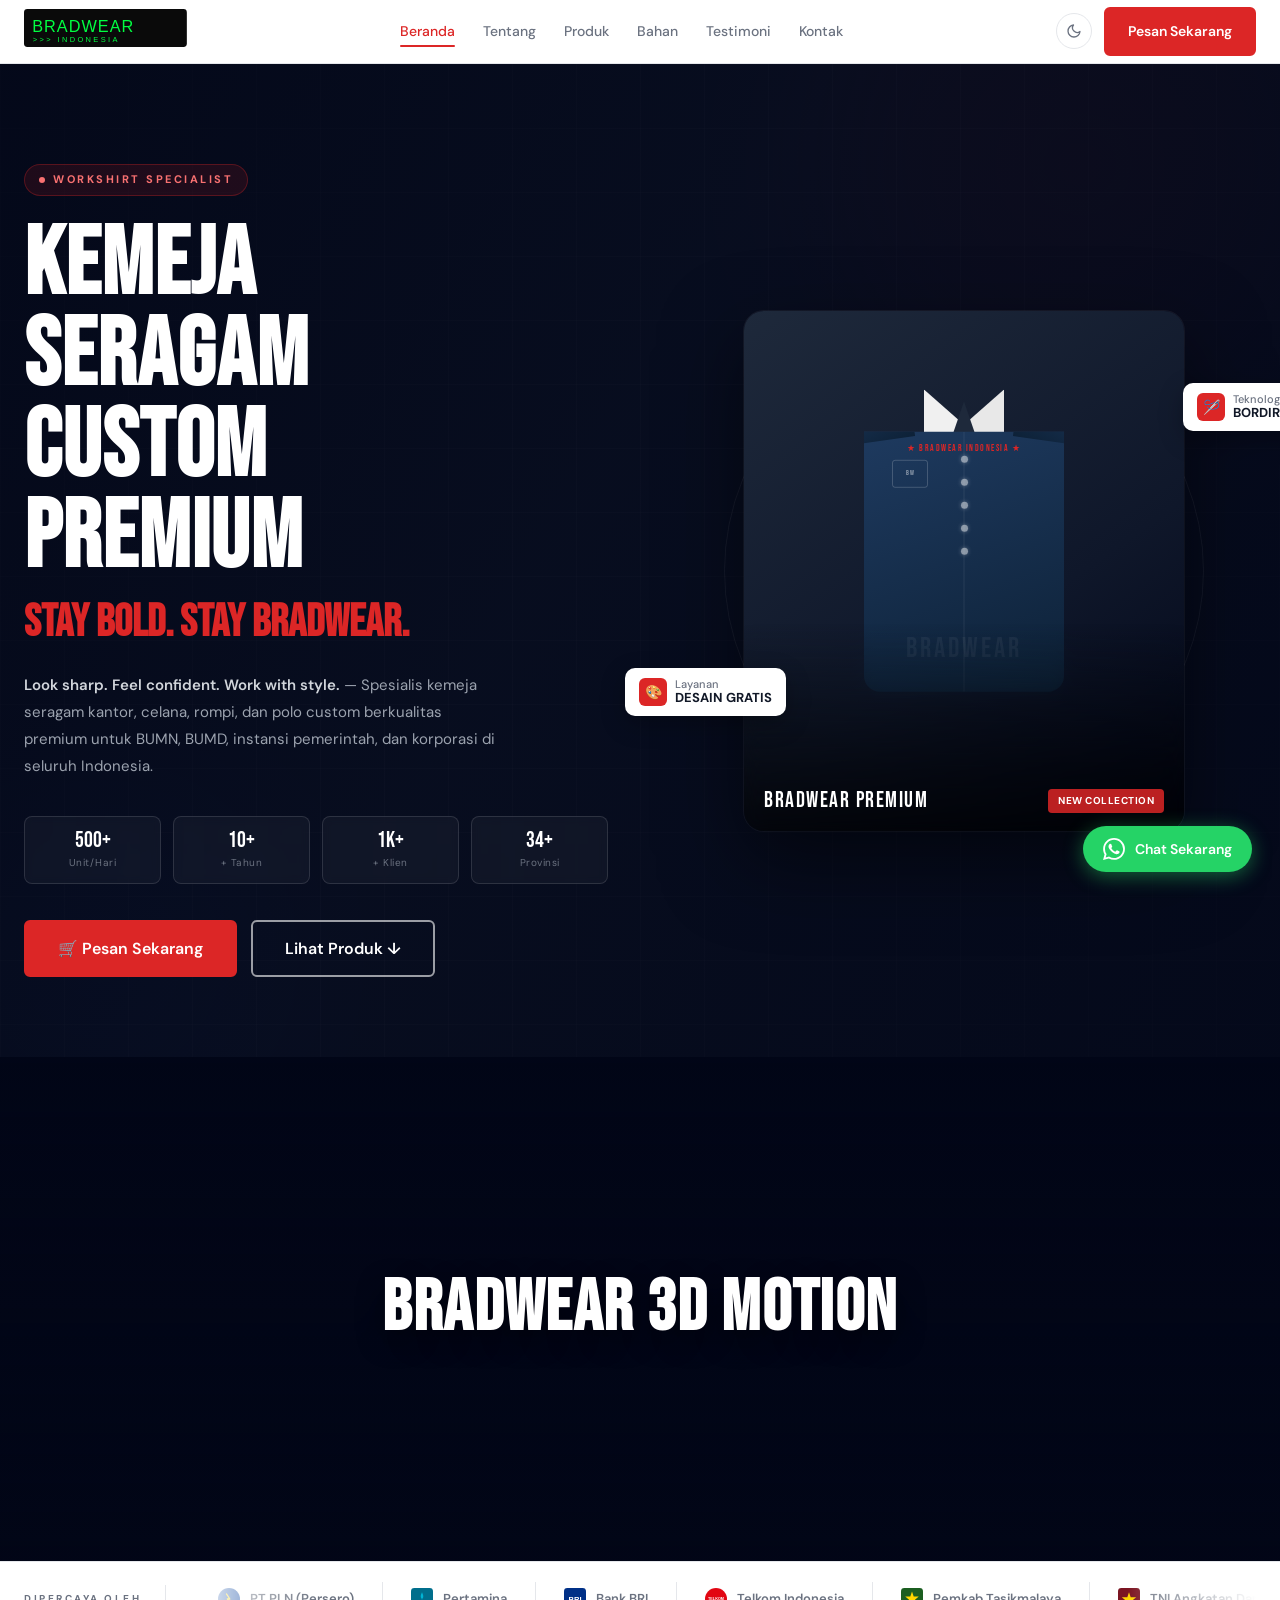
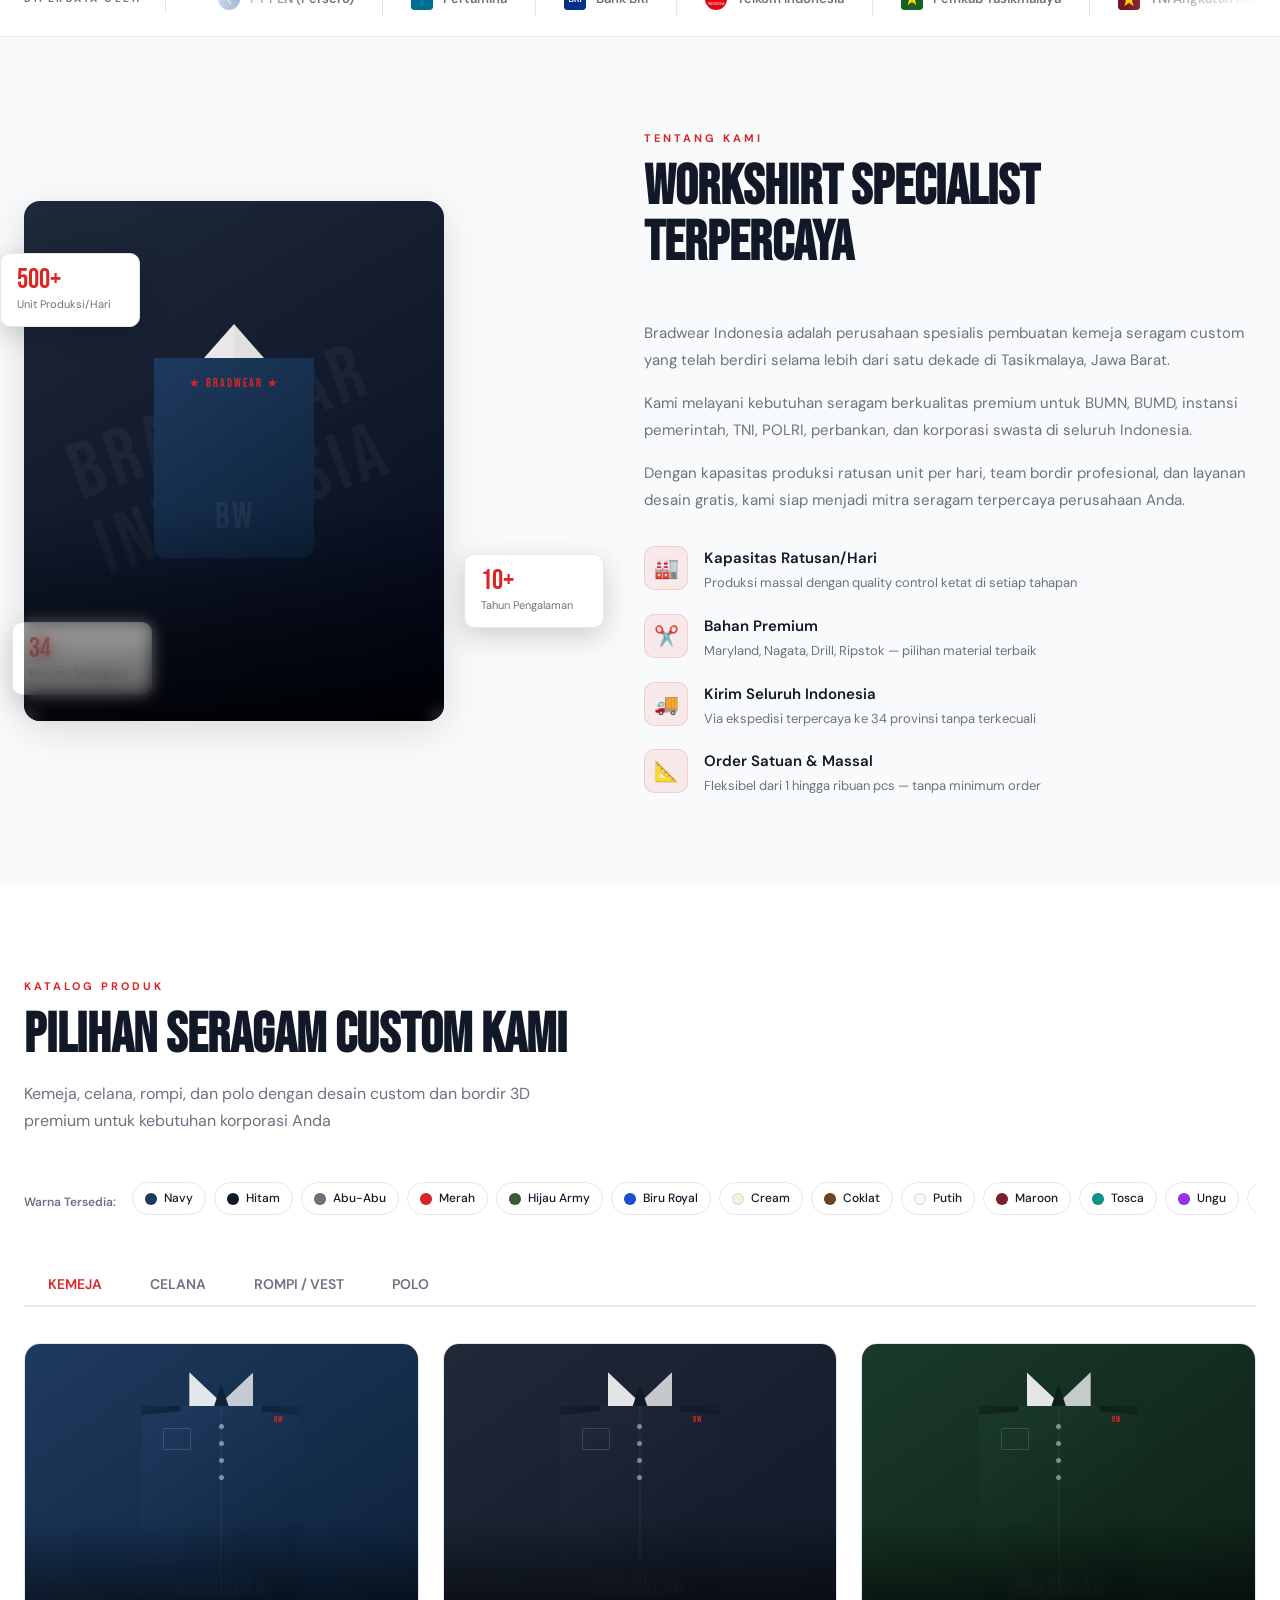
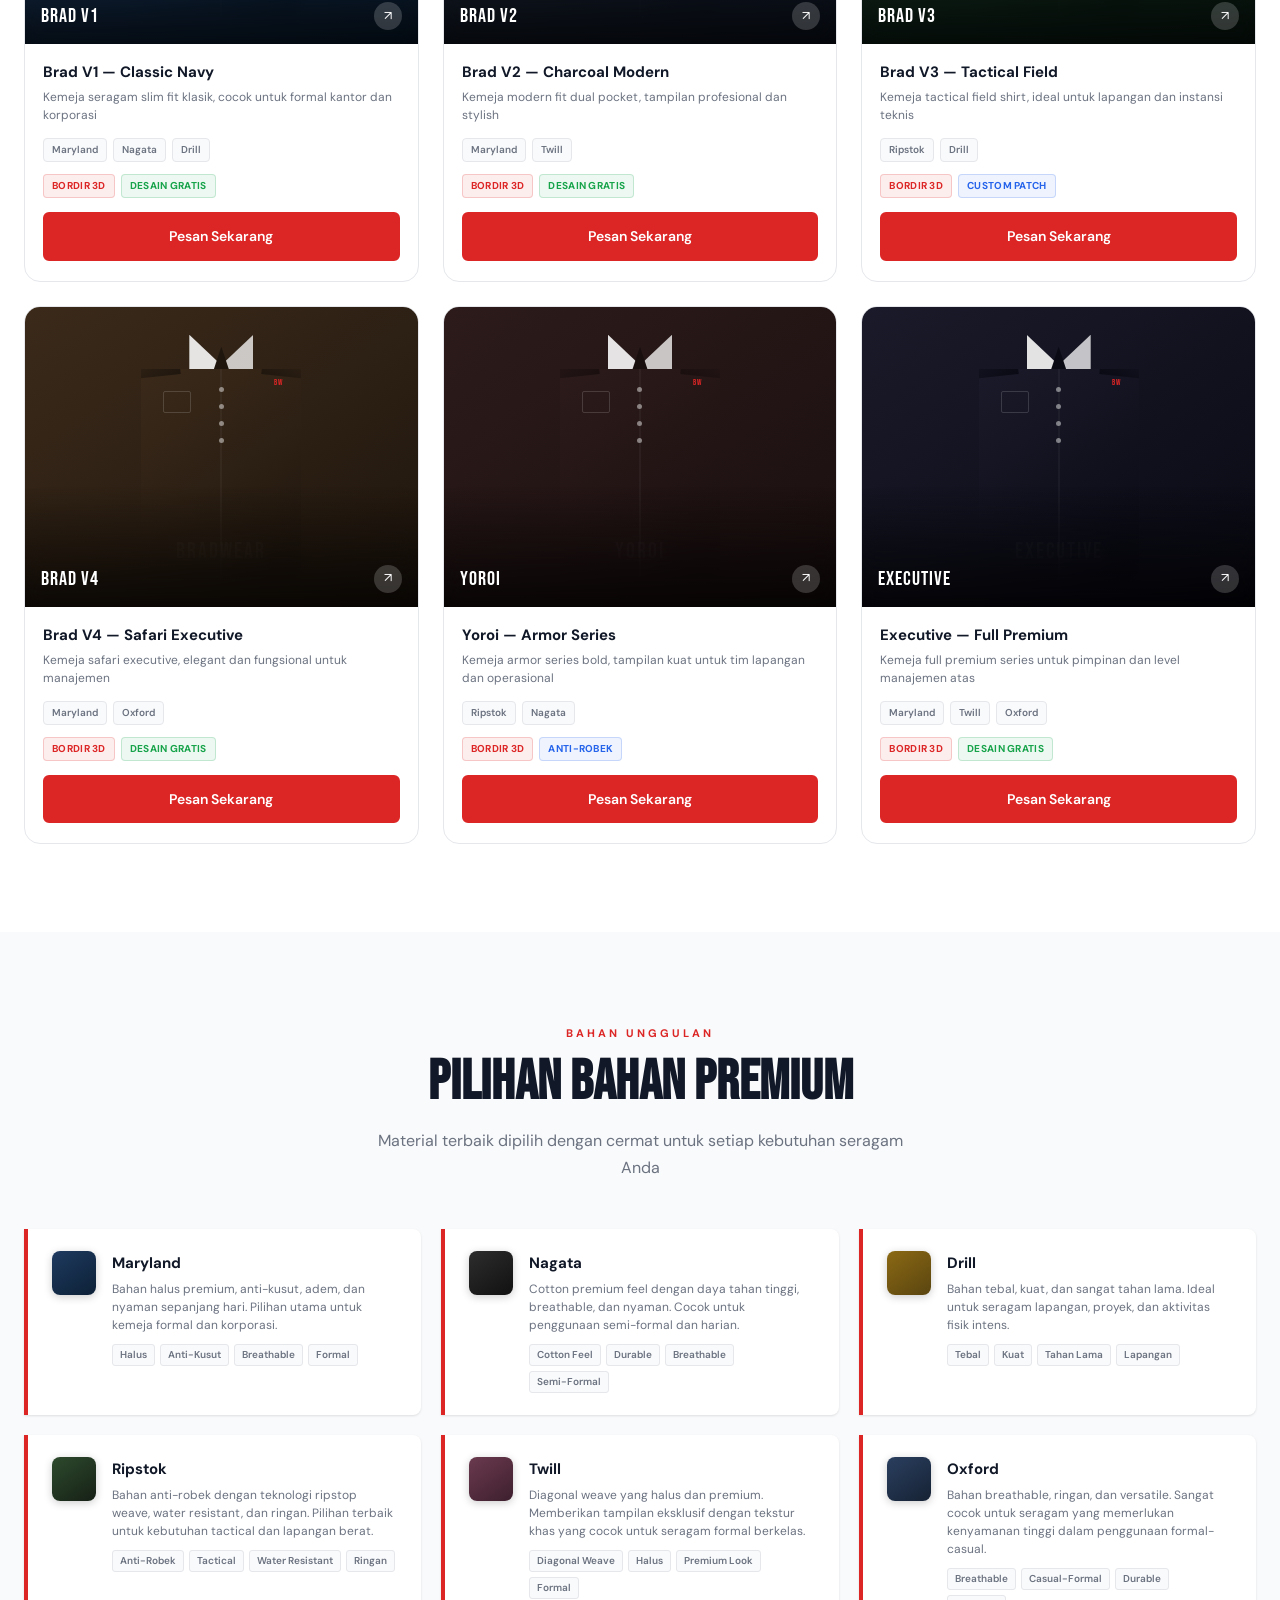
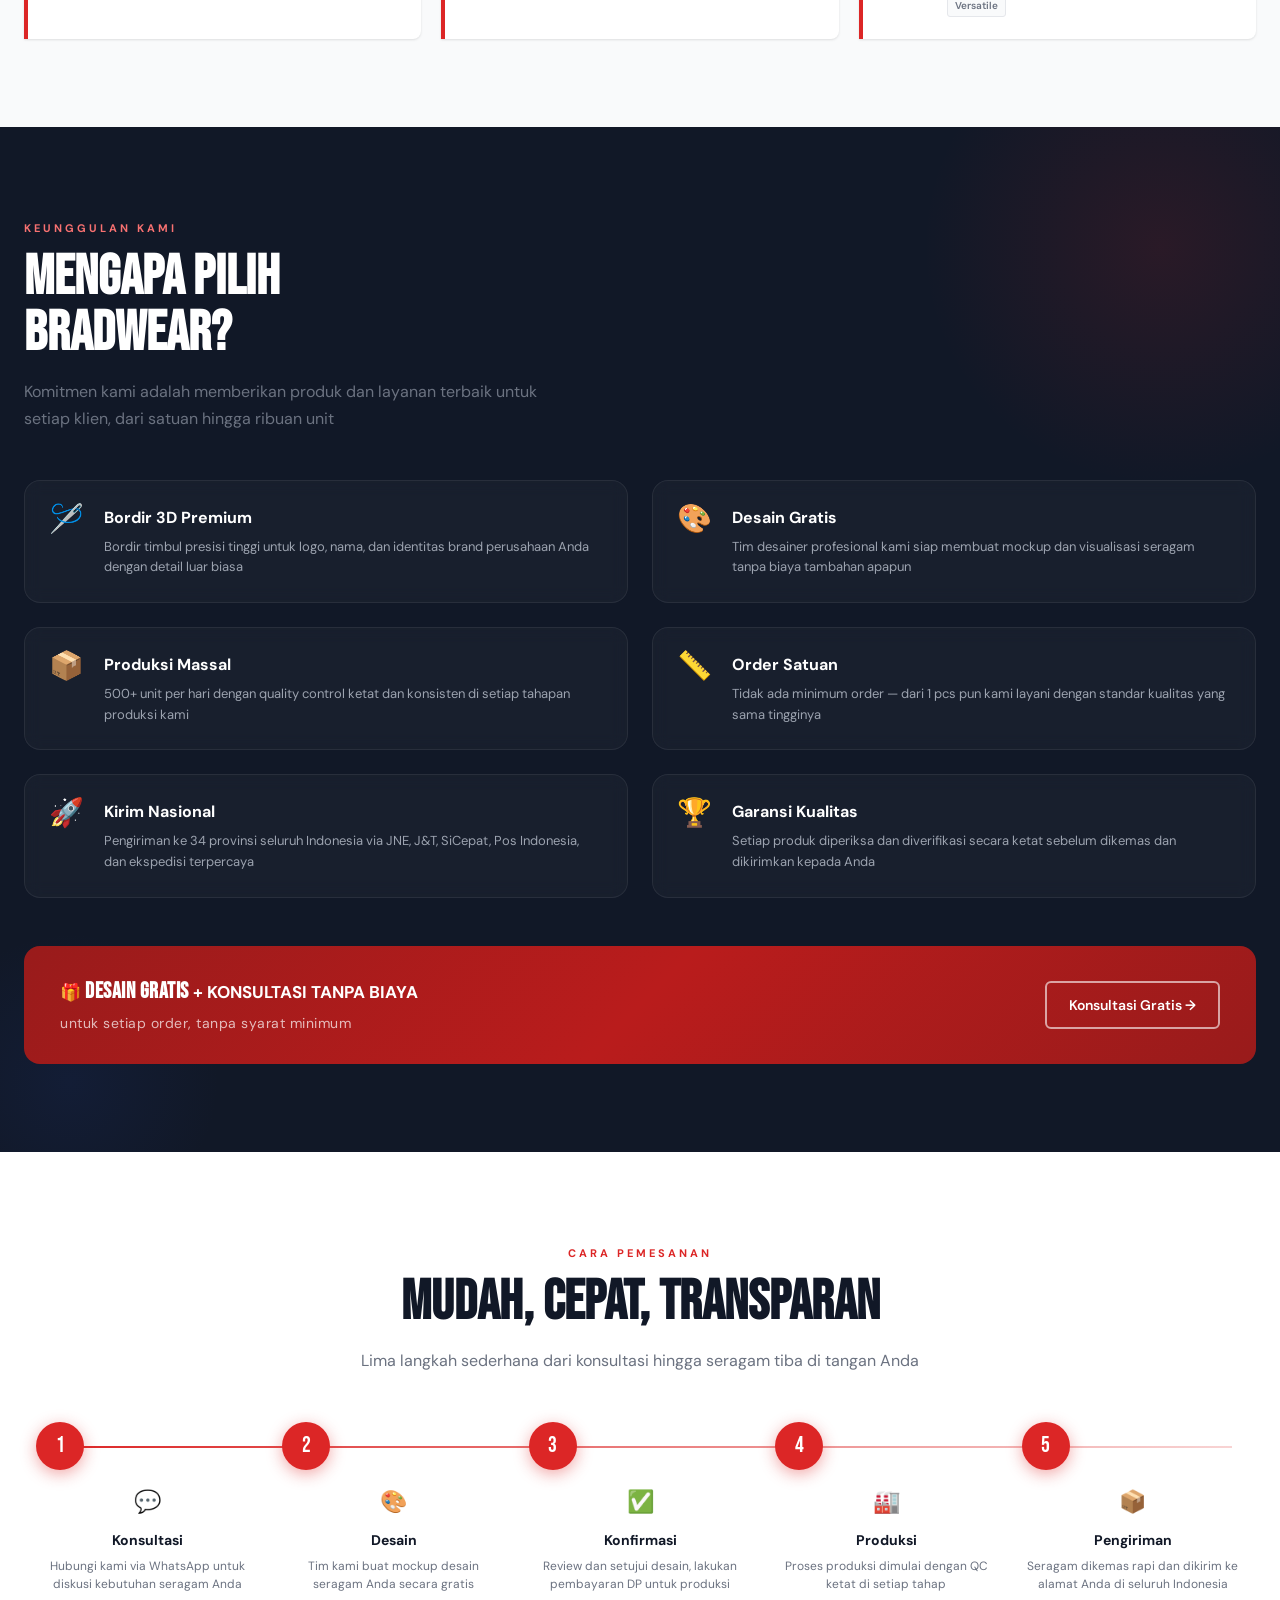
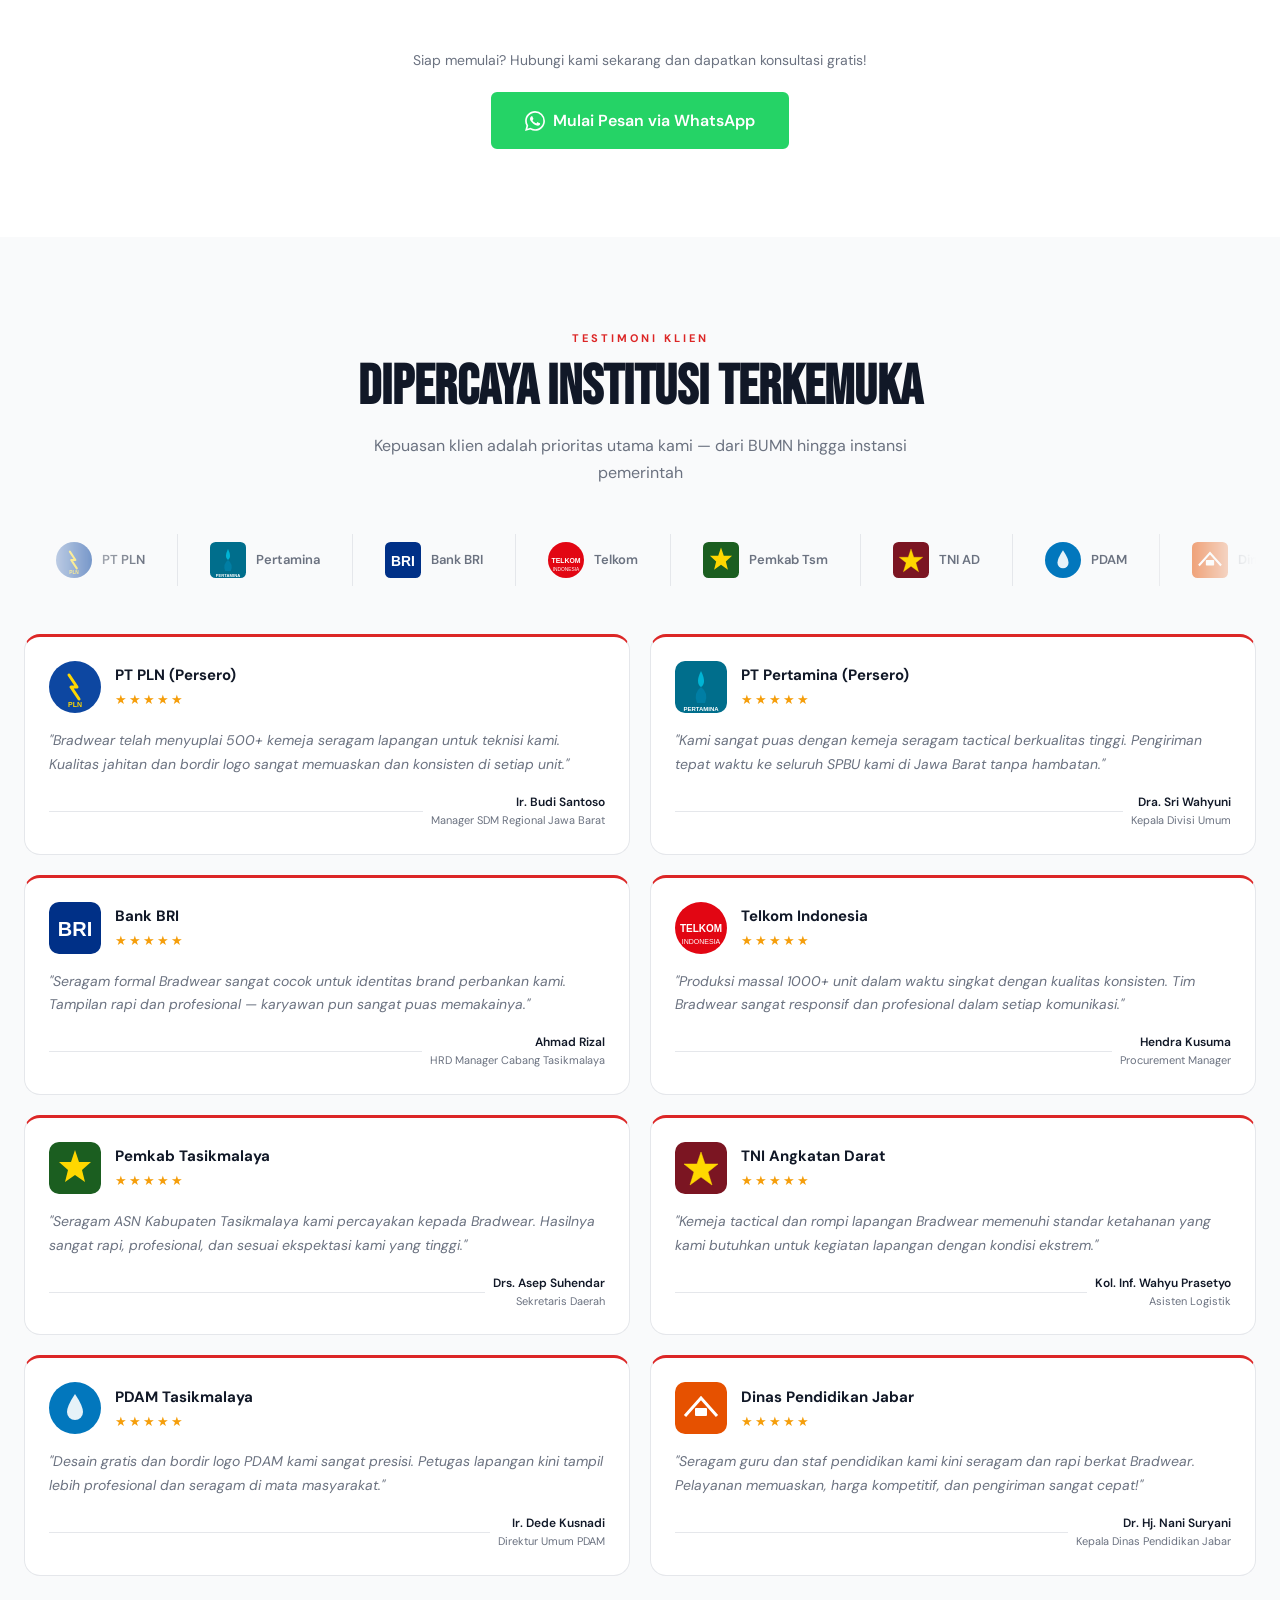
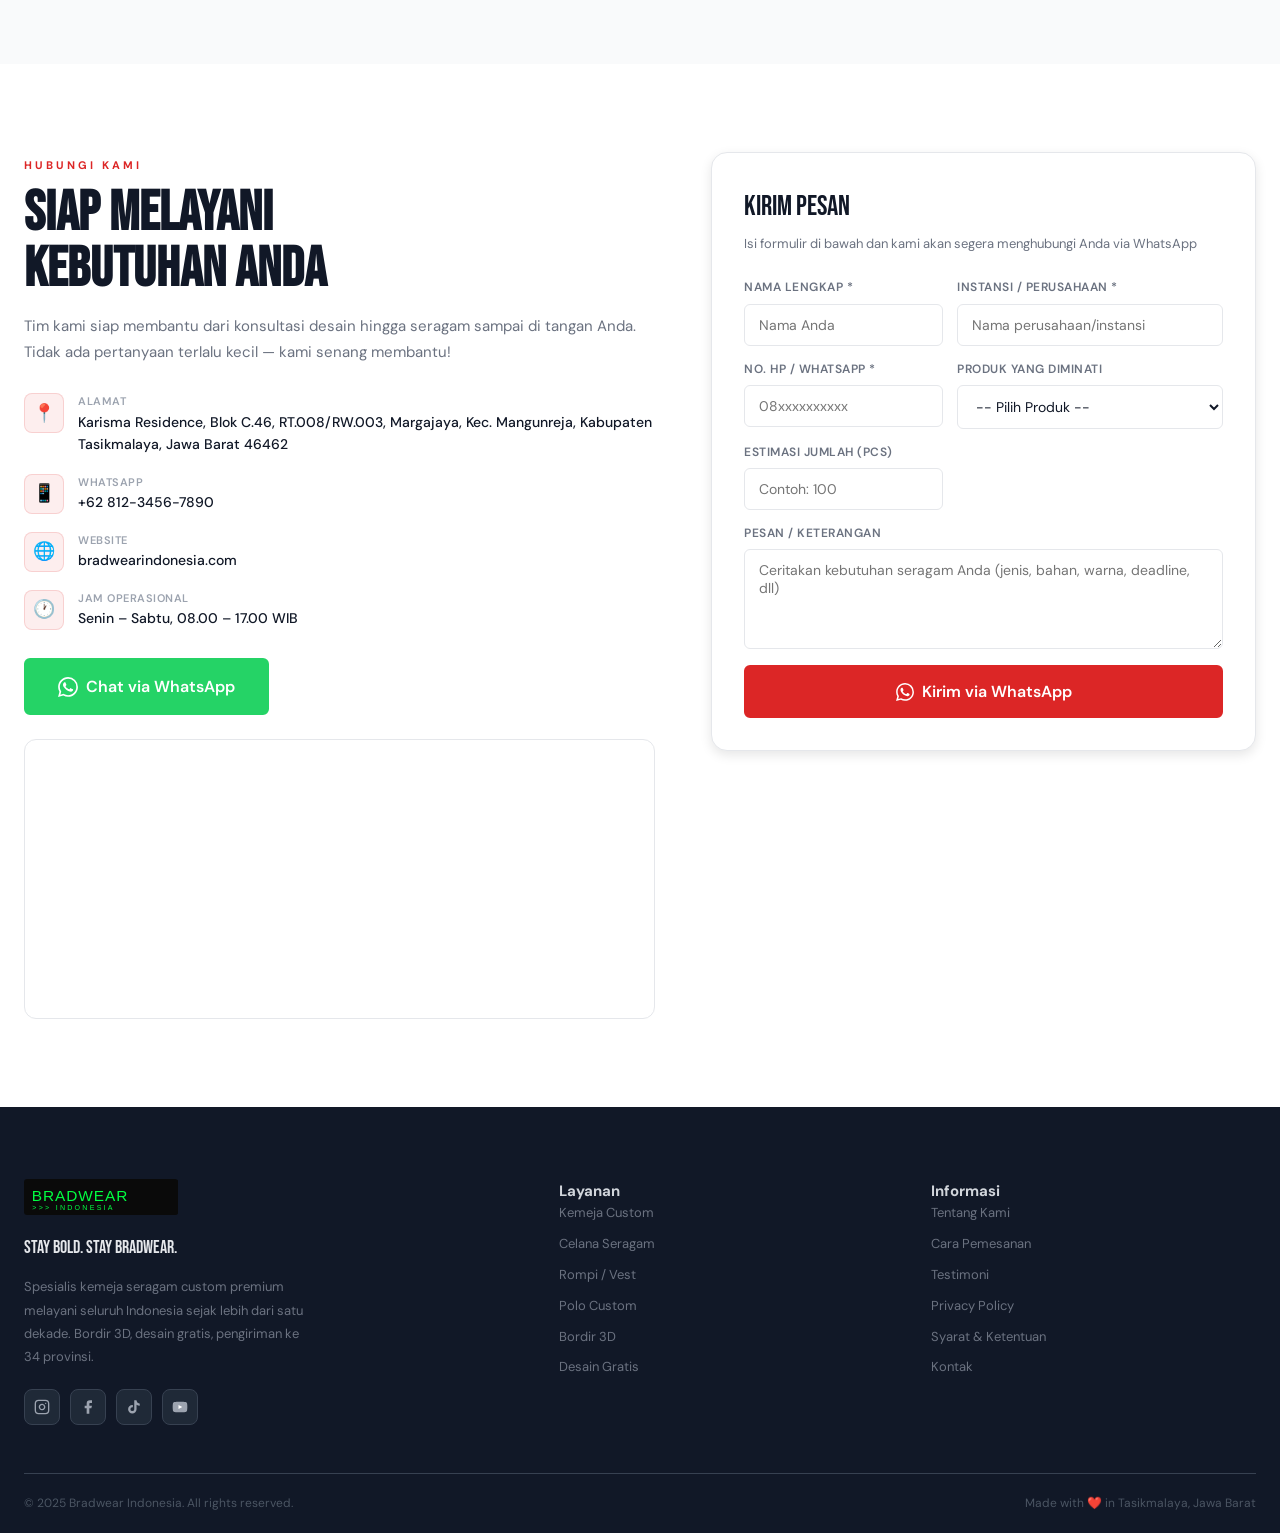
==== commit a9d0da7a: "feat: add header video and 3D parallax background section" ====
--- a/index.html
+++ b/index.html
@@ -360,11 +360,33 @@
       overflow: hidden;
       position: relative;
     }
+    .hero-video-bg {
+      position: absolute;
+      inset: 0;
+      z-index: 0;
+      overflow: hidden;
+    }
+    .hero-video-bg video {
+      width: 100%;
+      height: 100%;
+      object-fit: cover;
+      filter: brightness(0.4) saturate(1.1);
+      transform: scale(1.04);
+    }
+    #hero::after {
+      content: "";
+      position: absolute;
+      inset: 0;
+      z-index: 1;
+      background: linear-gradient(120deg, rgba(2,6,23,0.86) 0%, rgba(2,6,23,0.58) 45%, rgba(2,6,23,0.82) 100%);
+      pointer-events: none;
+    }
     .hero-bg-shapes {
       position: absolute;
       inset: 0;
       pointer-events: none;
       overflow: hidden;
+      z-index: 1;
     }
     .hero-shape {
       position: absolute;
@@ -1619,6 +1641,56 @@
     .modal-body p { font-size: 13px; color: var(--text-muted); line-height: 1.7; margin-bottom: 10px; }
     .modal-body ul { padding-left: 18px; }
     .modal-body ul li { font-size: 13px; color: var(--text-muted); margin-bottom: 6px; line-height: 1.6; }
+
+    /* ============================================================
+       PARALLAX VIDEO SECTION
+    ============================================================ */
+    .video-parallax-section {
+      position: relative;
+      height: 56vh;
+      min-height: 340px;
+      overflow: hidden;
+      background: #020617;
+    }
+    .video-parallax-bg {
+      position: absolute;
+      inset: -10% 0;
+      z-index: 0;
+      pointer-events: none;
+    }
+    .video-parallax-bg video {
+      width: 100%;
+      height: 120%;
+      object-fit: cover;
+      transform: translate3d(0, 0, 0) scale(1.08);
+      will-change: transform;
+      filter: brightness(0.6) contrast(1.08);
+    }
+    .video-parallax-overlay {
+      position: absolute;
+      inset: 0;
+      z-index: 1;
+      background: linear-gradient(180deg, rgba(2,6,23,0.08) 0%, rgba(2,6,23,0.52) 55%, rgba(2,6,23,0.86) 100%);
+      pointer-events: none;
+    }
+    .video-parallax-content {
+      position: relative;
+      z-index: 2;
+      height: 100%;
+      display: flex;
+      align-items: center;
+      justify-content: center;
+      text-align: center;
+      padding: 24px;
+    }
+    .video-parallax-title {
+      font-family: var(--font-display);
+      font-size: clamp(34px, 7vw, 72px);
+      color: #fff;
+      letter-spacing: 1.4px;
+      line-height: 1;
+      text-shadow: 0 10px 28px rgba(0,0,0,0.45);
+    }
 
     /* ============================================================
        RESPONSIVE
@@ -1729,6 +1801,11 @@
      HERO
 ============================================================ -->
 <section id="hero" aria-label="Halaman utama Bradwear Indonesia">
+  <div class="hero-video-bg" aria-hidden="true">
+    <video autoplay muted loop playsinline preload="metadata">
+      <source src="assets/videos/header.mp4" type="video/mp4">
+    </video>
+  </div>
   <div class="hero-bg-shapes">
     <div class="hero-shape hero-shape-1"></div>
     <div class="hero-shape hero-shape-2"></div>
@@ -1827,6 +1904,18 @@
         </div>
       </div>
     </div>
+  </div>
+</section>
+
+<section class="video-parallax-section" aria-label="Background parallax Bradwear Indonesia">
+  <div class="video-parallax-bg" aria-hidden="true">
+    <video id="parallaxVideo" autoplay muted loop playsinline preload="metadata">
+      <source src="assets/videos/parallax-3d.mp4" type="video/mp4">
+    </video>
+  </div>
+  <div class="video-parallax-overlay"></div>
+  <div class="video-parallax-content">
+    <h2 class="video-parallax-title">BRADWEAR 3D MOTION</h2>
   </div>
 </section>
 
@@ -3171,6 +3260,16 @@
   const navbar = document.getElementById('navbar');
   const scrollTopBtn = document.getElementById('scrollTop');
   const heroVisual = document.getElementById('hero-visual');
+  const parallaxVideo = document.getElementById('parallaxVideo');
+  const parallaxSection = document.querySelector('.video-parallax-section');
+
+  function updateParallaxVideo() {
+    if (!parallaxVideo || !parallaxSection) return;
+    const rect = parallaxSection.getBoundingClientRect();
+    const centerShift = (window.innerHeight * 0.5) - (rect.top + rect.height * 0.5);
+    const moveY = Math.max(-70, Math.min(70, centerShift * 0.12));
+    parallaxVideo.style.transform = 'translate3d(0,' + moveY + 'px,0) scale(1.08)';
+  }
 
   window.addEventListener('scroll', function() {
     const sy = window.scrollY;
@@ -3183,9 +3282,12 @@
     if (heroVisual) {
       heroVisual.style.transform = 'translateY(' + (sy * 0.12) + 'px)';
     }
+    updateParallaxVideo();
     // Active nav link
     updateActiveNav();
   }, { passive: true });
+
+  updateParallaxVideo();
 
   function scrollToTop() {
     window.scrollTo({ top: 0, behavior: 'smooth' });
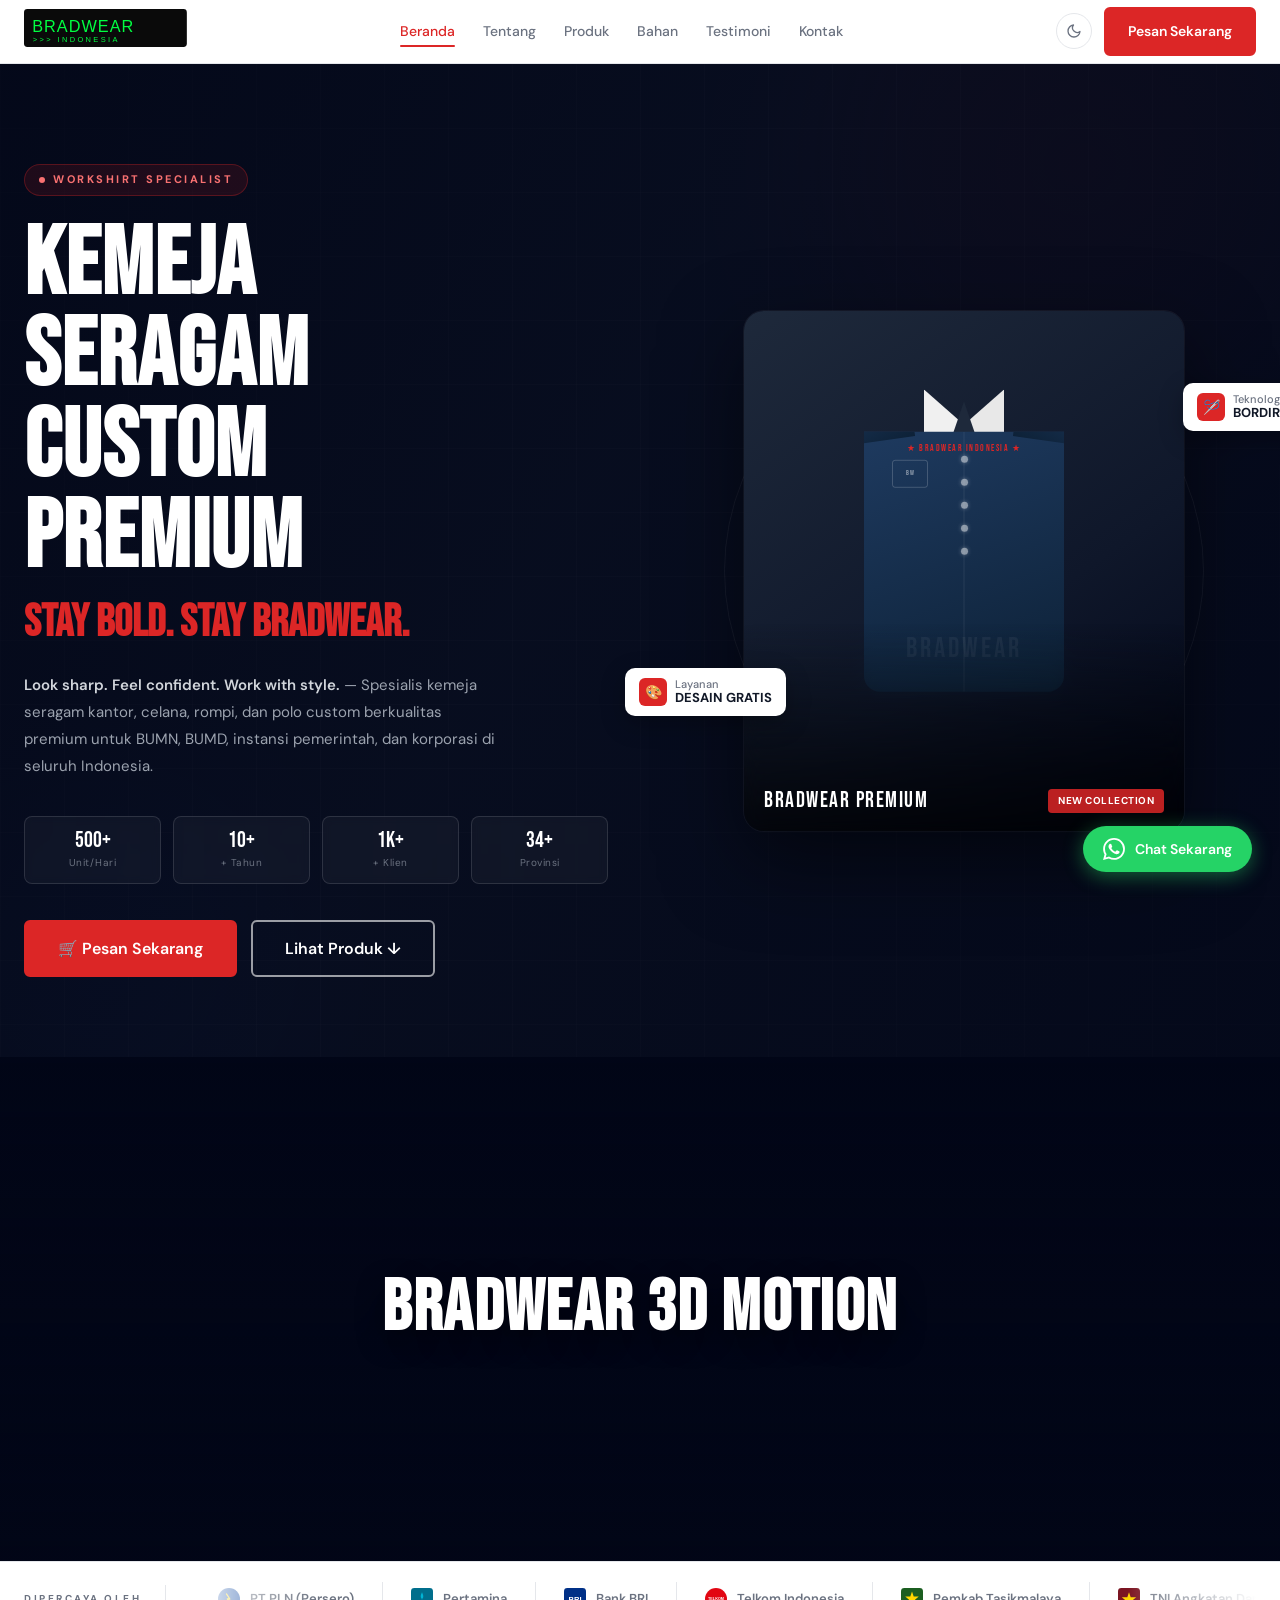
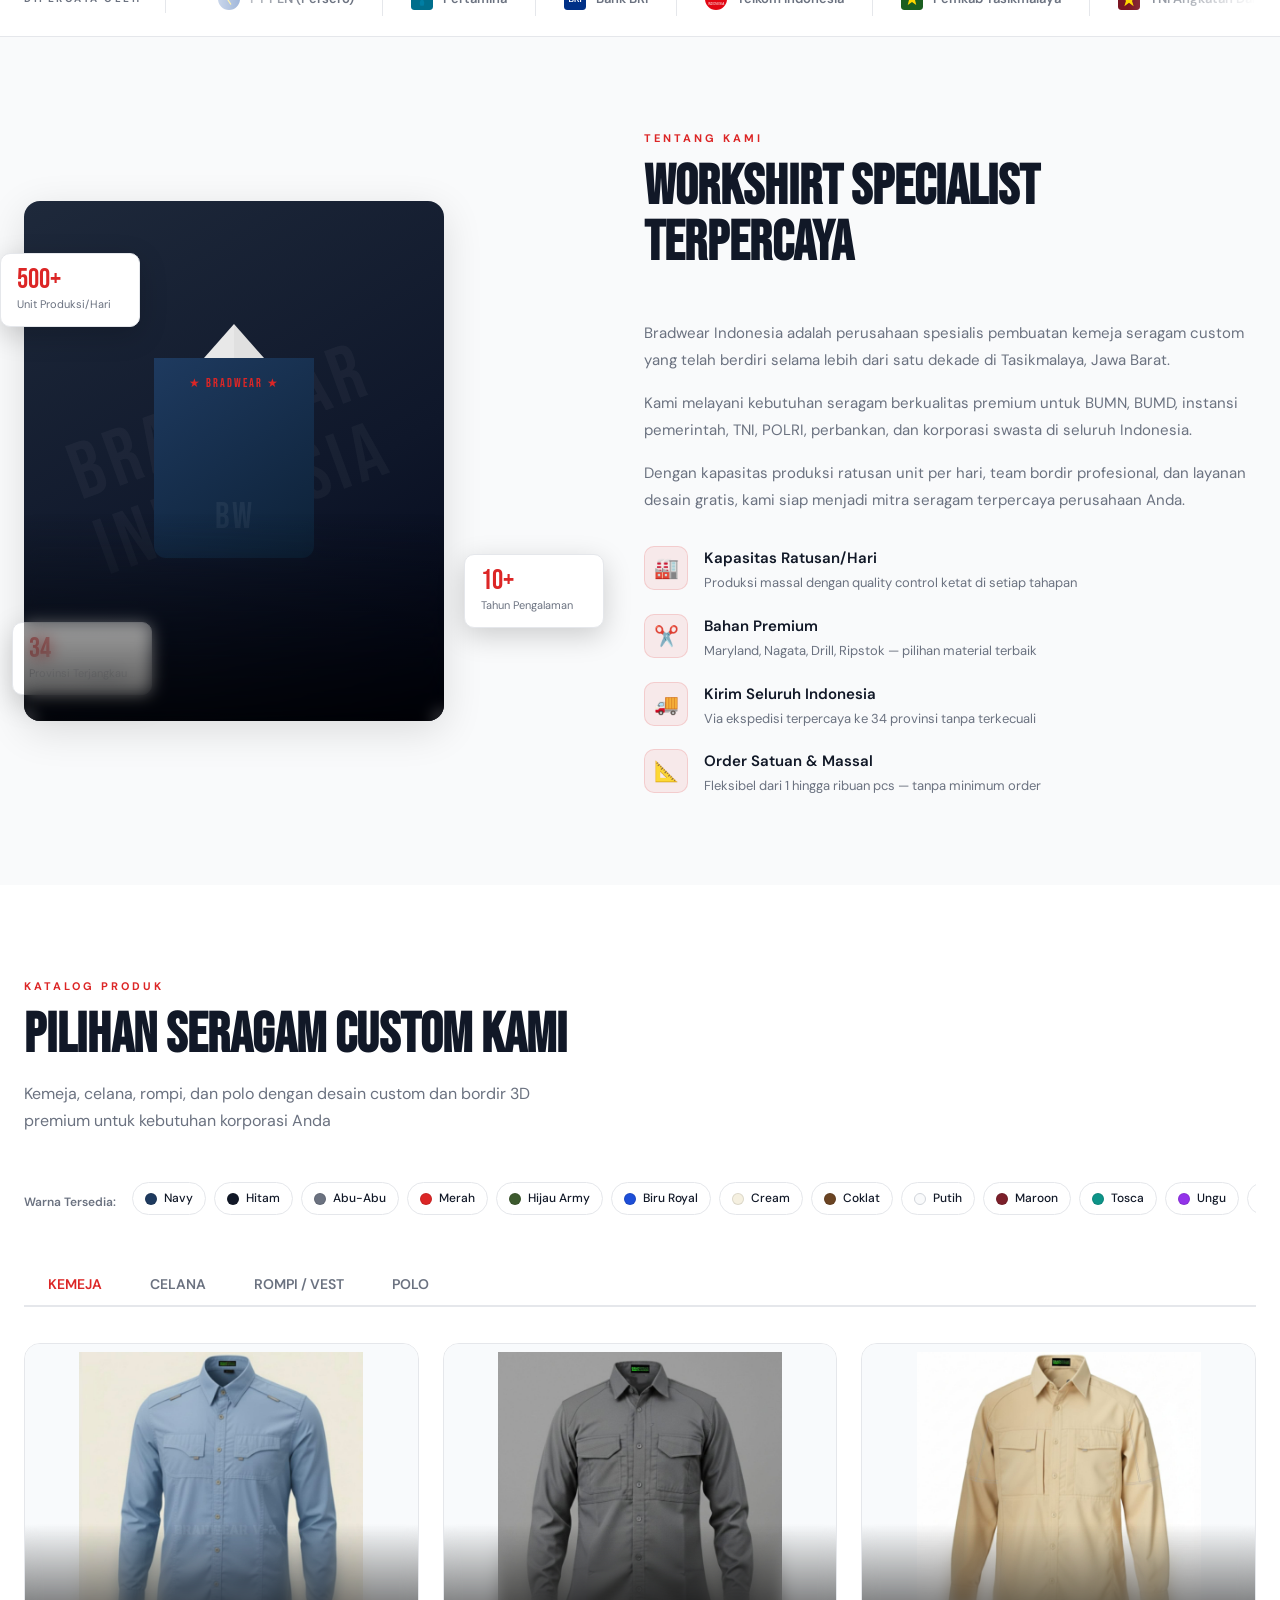
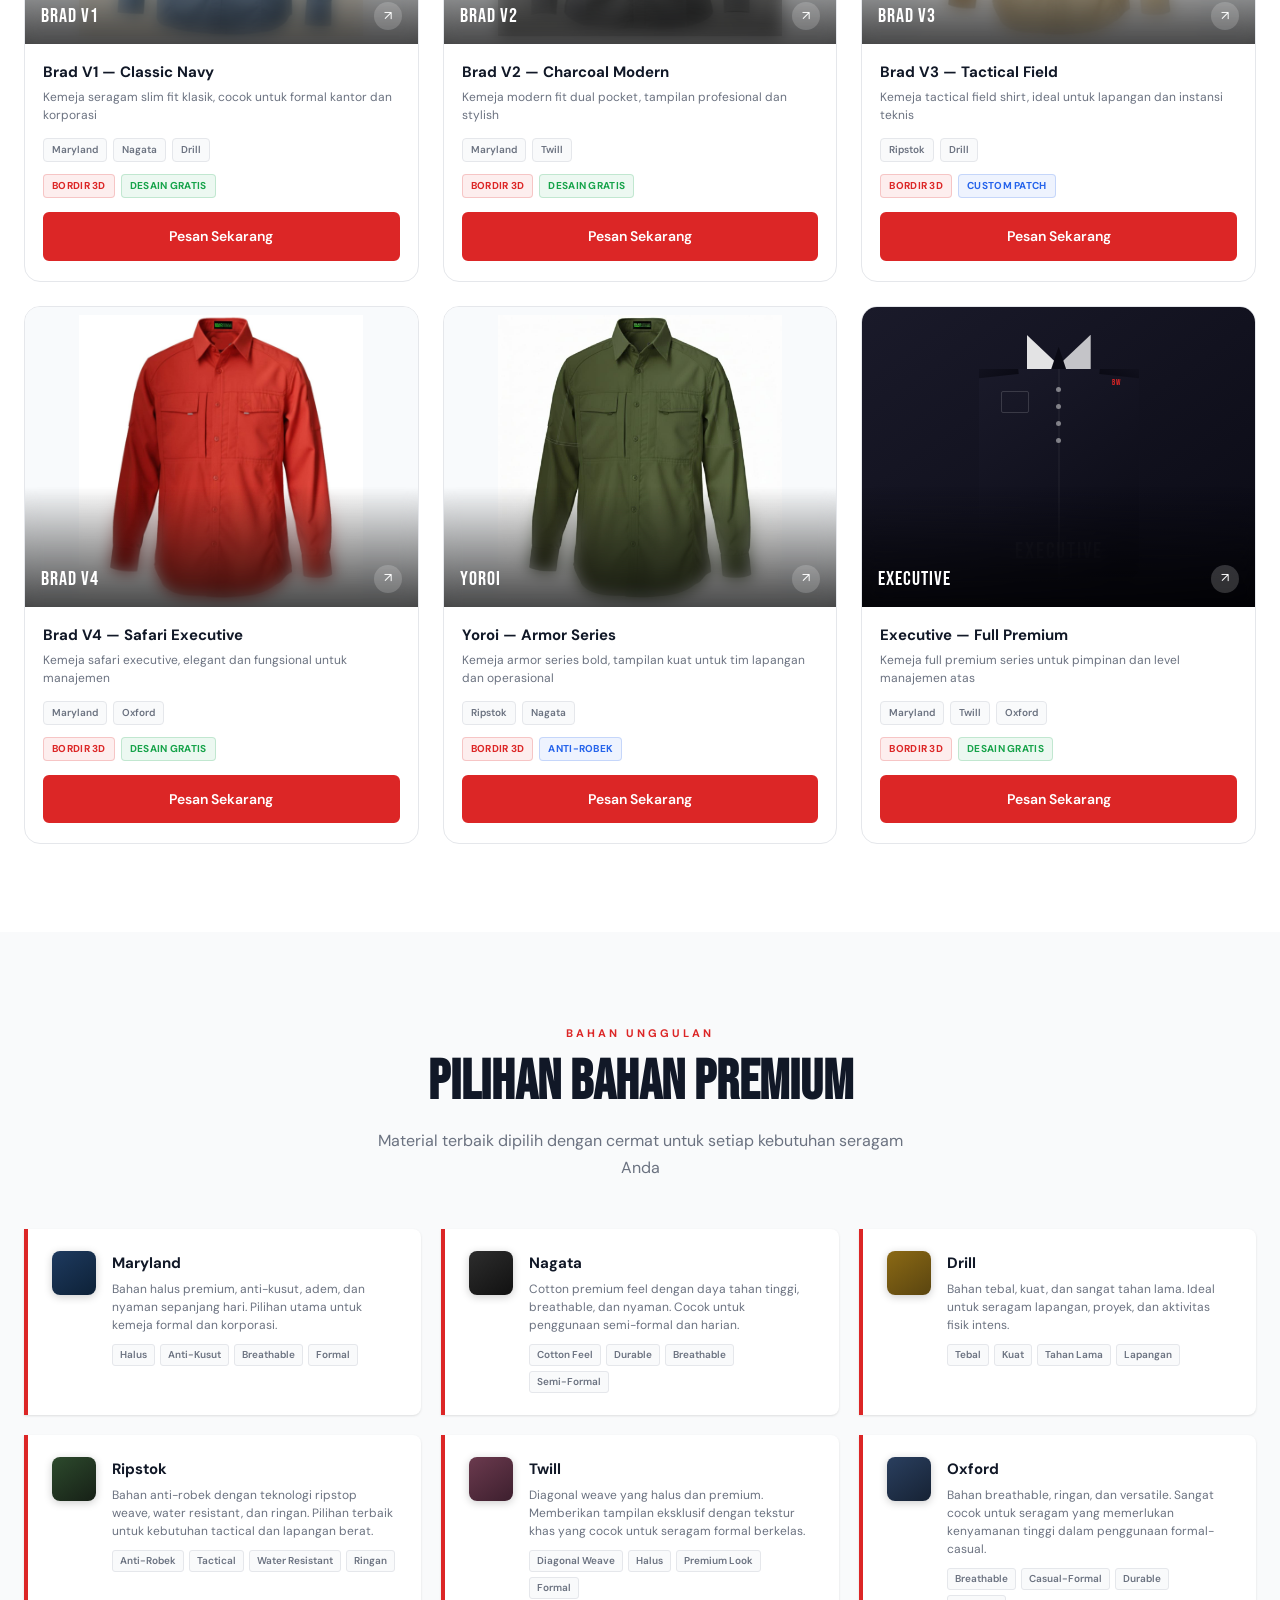
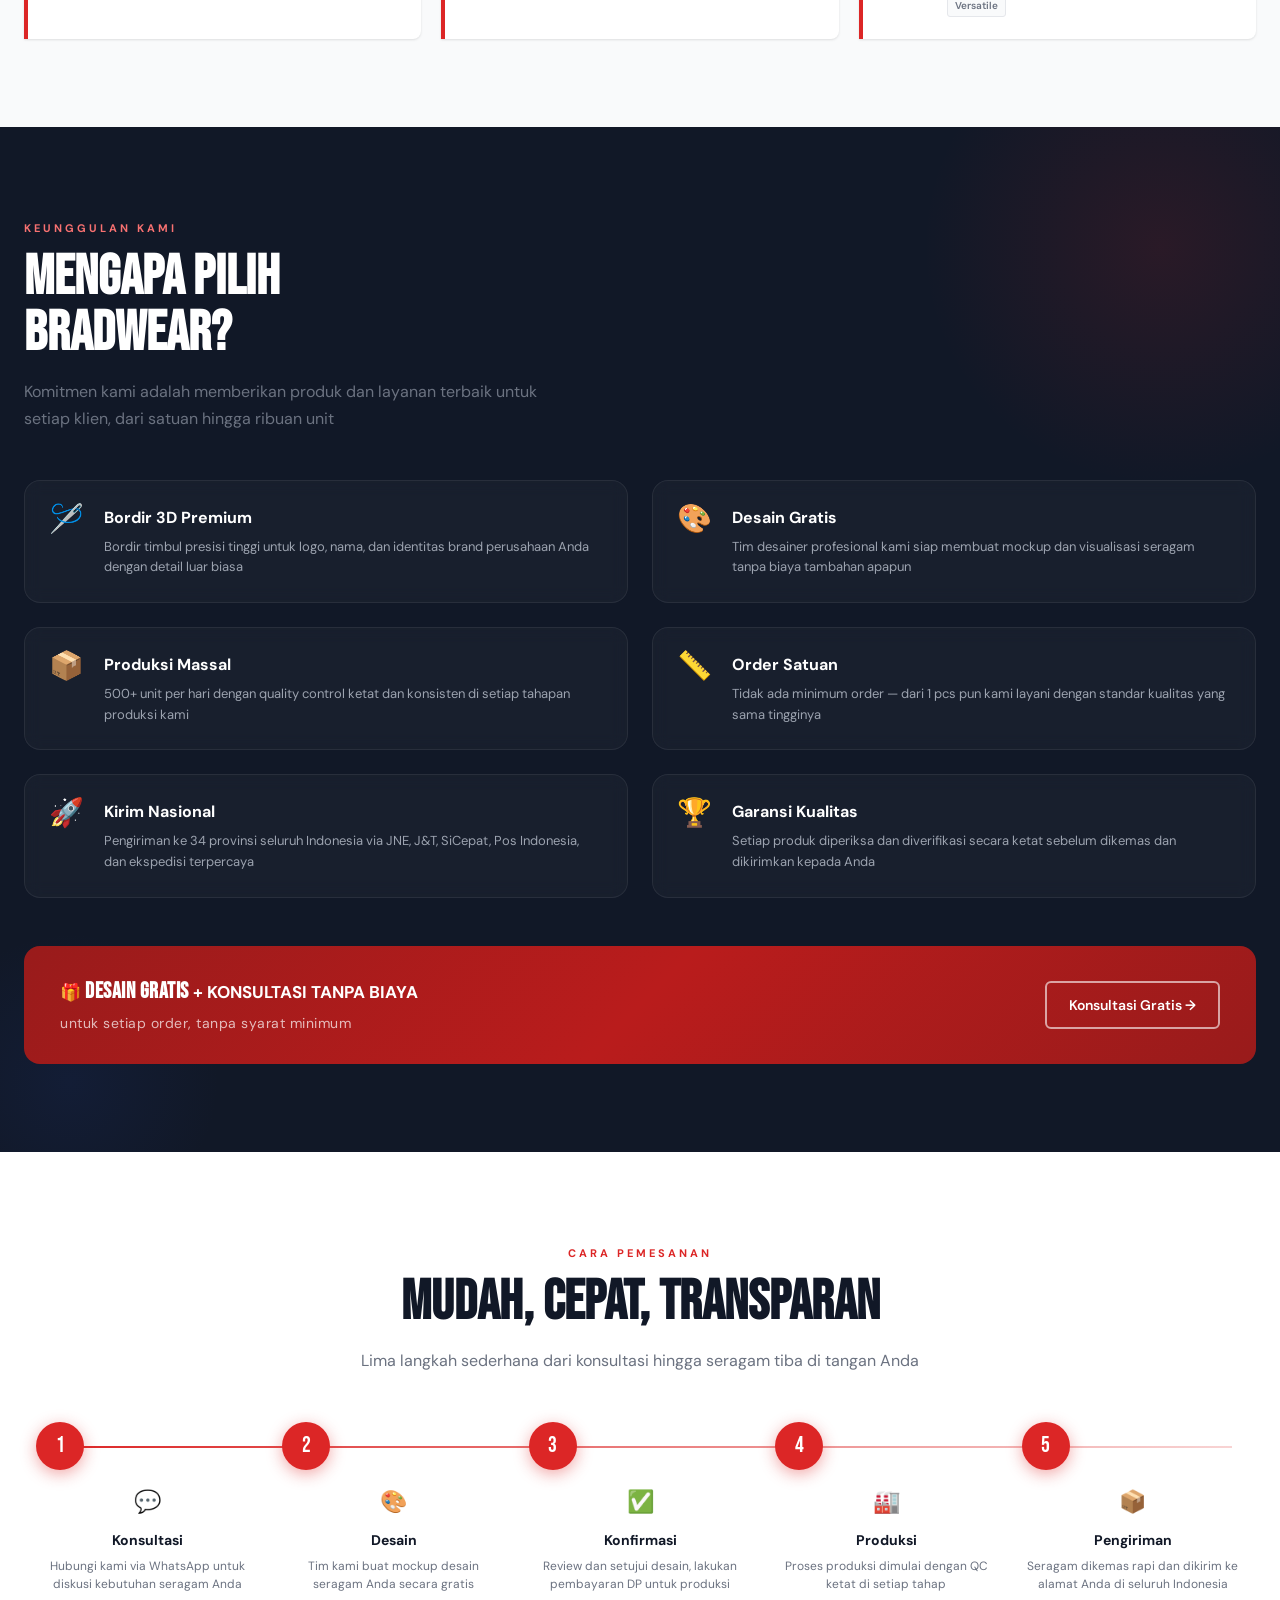
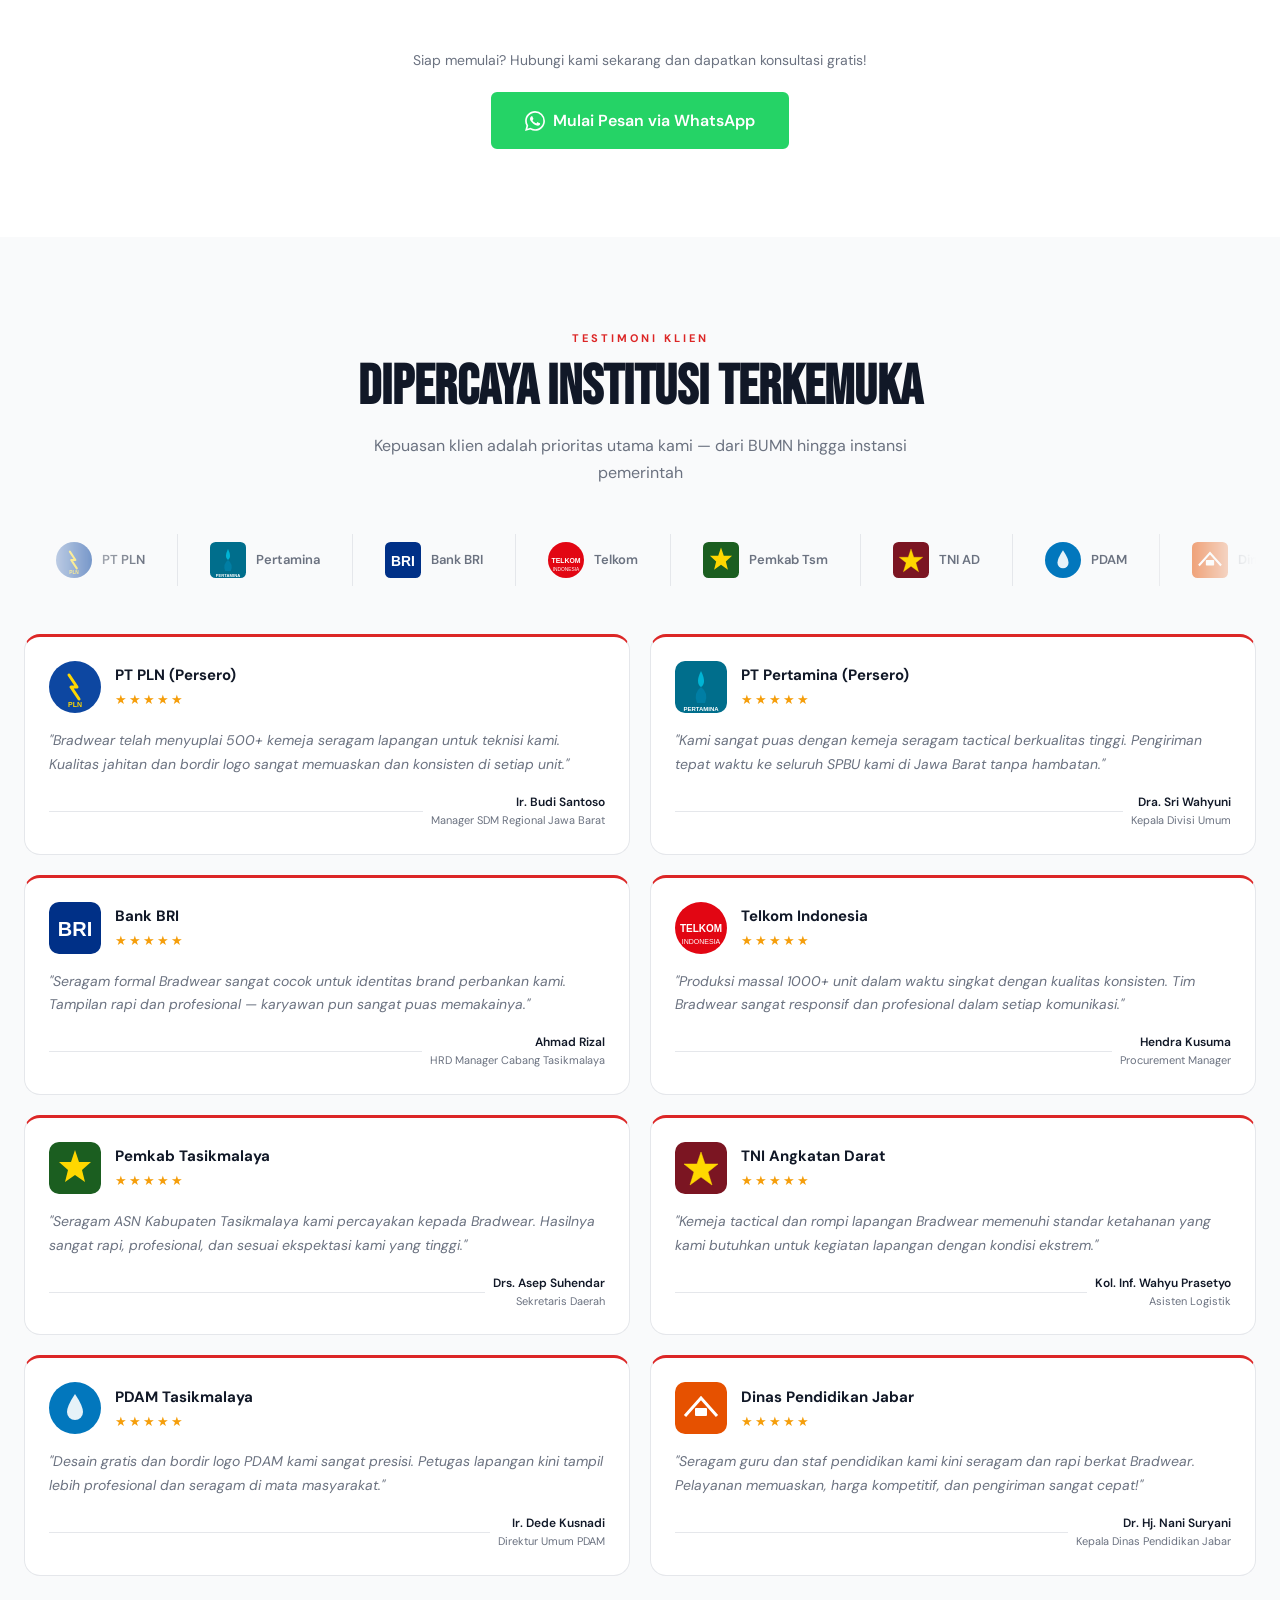
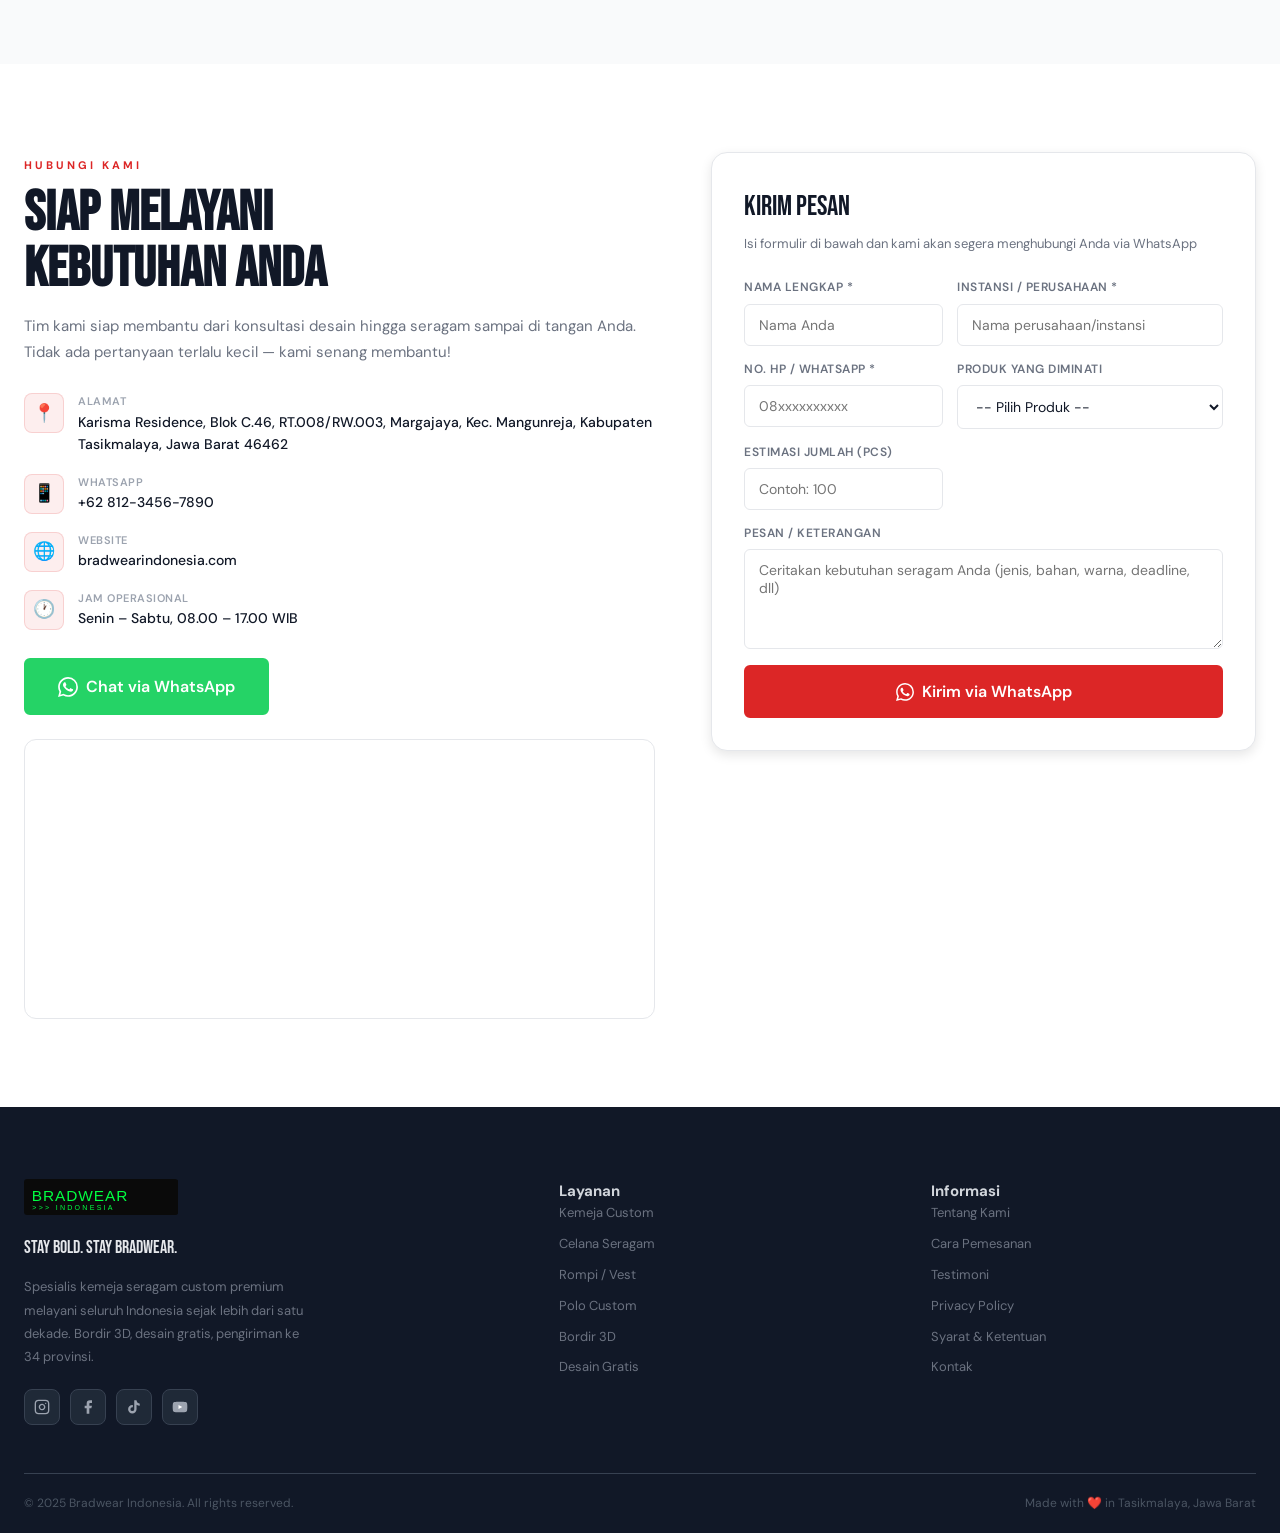
==== commit dba3f1ef: "feat: add real product photos for Brad V series in catalog" ====
--- a/index.html
+++ b/index.html
@@ -988,6 +988,15 @@
       align-items: center;
       justify-content: center;
       position: relative;
+    }
+    .product-photo {
+      width: 100%;
+      height: 100%;
+      object-fit: contain;
+      object-position: center;
+      display: block;
+      padding: 8px;
+      background: #f8fafc;
     }
     /* CSS Shirt in product card */
     .p-shirt {
@@ -2115,22 +2124,8 @@
         <!-- Brad V1 -->
         <div class="product-card reveal">
           <div class="product-img">
-            <div class="product-img-bg" style="background:linear-gradient(145deg,#1e3a5f 0%,#0d2137 100%)">
-              <div class="p-shirt">
-                <div class="p-collar">
-                  <div class="p-collar-l"></div>
-                  <div class="p-collar-r"></div>
-                  <div class="p-collar-mid" style="background:#0d2137"></div>
-                </div>
-                <div class="p-body" style="background:linear-gradient(145deg,#1e3a5f,#0d2137)">
-                  <div class="p-shoulder-l" style="background:linear-gradient(145deg,#1e3a5f,#0d2137)"></div>
-                  <div class="p-shoulder-r" style="background:linear-gradient(200deg,#1e3a5f,#0d2137)"></div>
-                  <div class="p-pocket"></div>
-                  <div class="p-logo">BW</div>
-                  <div class="p-btns"><div class="p-btn"></div><div class="p-btn"></div><div class="p-btn"></div><div class="p-btn"></div></div>
-                  <div class="p-brand-bg">BRADWEAR</div>
-                </div>
-              </div>
+            <div class="product-img-bg" style="background:#f1f5f9">
+              <img src="assets/produk/brad-v1.jpg" alt="Brad V1" class="product-photo">
             </div>
             <div class="feathered-blur"></div>
             <div class="product-img-label">
@@ -2156,22 +2151,8 @@
         <!-- Brad V2 -->
         <div class="product-card reveal reveal-delay-1">
           <div class="product-img">
-            <div class="product-img-bg" style="background:linear-gradient(145deg,#1f2937 0%,#111827 100%)">
-              <div class="p-shirt">
-                <div class="p-collar">
-                  <div class="p-collar-l"></div>
-                  <div class="p-collar-r"></div>
-                  <div class="p-collar-mid" style="background:#111827"></div>
-                </div>
-                <div class="p-body" style="background:linear-gradient(145deg,#1f2937,#111827)">
-                  <div class="p-shoulder-l" style="background:linear-gradient(145deg,#1f2937,#111827)"></div>
-                  <div class="p-shoulder-r" style="background:linear-gradient(200deg,#1f2937,#111827)"></div>
-                  <div class="p-pocket"></div>
-                  <div class="p-logo">BW</div>
-                  <div class="p-btns"><div class="p-btn"></div><div class="p-btn"></div><div class="p-btn"></div><div class="p-btn"></div></div>
-                  <div class="p-brand-bg">BRADWEAR</div>
-                </div>
-              </div>
+            <div class="product-img-bg" style="background:#f1f5f9">
+              <img src="assets/produk/brad-v2.jpg" alt="Brad V2" class="product-photo">
             </div>
             <div class="feathered-blur"></div>
             <div class="product-img-label">
@@ -2196,22 +2177,8 @@
         <!-- Brad V3 -->
         <div class="product-card reveal reveal-delay-2">
           <div class="product-img">
-            <div class="product-img-bg" style="background:linear-gradient(145deg,#1a3a2a 0%,#0d1f16 100%)">
-              <div class="p-shirt">
-                <div class="p-collar">
-                  <div class="p-collar-l"></div>
-                  <div class="p-collar-r"></div>
-                  <div class="p-collar-mid" style="background:#0d1f16"></div>
-                </div>
-                <div class="p-body" style="background:linear-gradient(145deg,#1a3a2a,#0d1f16)">
-                  <div class="p-shoulder-l" style="background:linear-gradient(145deg,#1a3a2a,#0d1f16)"></div>
-                  <div class="p-shoulder-r" style="background:linear-gradient(200deg,#1a3a2a,#0d1f16)"></div>
-                  <div class="p-pocket"></div>
-                  <div class="p-logo">BW</div>
-                  <div class="p-btns"><div class="p-btn"></div><div class="p-btn"></div><div class="p-btn"></div><div class="p-btn"></div></div>
-                  <div class="p-brand-bg">BRADWEAR</div>
-                </div>
-              </div>
+            <div class="product-img-bg" style="background:#f1f5f9">
+              <img src="assets/produk/brad-v3.jpg" alt="Brad V3" class="product-photo">
             </div>
             <div class="feathered-blur"></div>
             <div class="product-img-label">
@@ -2236,22 +2203,8 @@
         <!-- Brad V4 -->
         <div class="product-card reveal">
           <div class="product-img">
-            <div class="product-img-bg" style="background:linear-gradient(145deg,#3b2a1a 0%,#1f160e 100%)">
-              <div class="p-shirt">
-                <div class="p-collar">
-                  <div class="p-collar-l"></div>
-                  <div class="p-collar-r"></div>
-                  <div class="p-collar-mid" style="background:#1f160e"></div>
-                </div>
-                <div class="p-body" style="background:linear-gradient(145deg,#3b2a1a,#1f160e)">
-                  <div class="p-shoulder-l" style="background:linear-gradient(145deg,#3b2a1a,#1f160e)"></div>
-                  <div class="p-shoulder-r" style="background:linear-gradient(200deg,#3b2a1a,#1f160e)"></div>
-                  <div class="p-pocket"></div>
-                  <div class="p-logo">BW</div>
-                  <div class="p-btns"><div class="p-btn"></div><div class="p-btn"></div><div class="p-btn"></div><div class="p-btn"></div></div>
-                  <div class="p-brand-bg">BRADWEAR</div>
-                </div>
-              </div>
+            <div class="product-img-bg" style="background:#f1f5f9">
+              <img src="assets/produk/brad-v4.jpg" alt="Brad V4" class="product-photo">
             </div>
             <div class="feathered-blur"></div>
             <div class="product-img-label">
@@ -2276,22 +2229,8 @@
         <!-- Yoroi -->
         <div class="product-card reveal reveal-delay-1">
           <div class="product-img">
-            <div class="product-img-bg" style="background:linear-gradient(145deg,#2d1b1b 0%,#1a0f0f 100%)">
-              <div class="p-shirt">
-                <div class="p-collar">
-                  <div class="p-collar-l"></div>
-                  <div class="p-collar-r"></div>
-                  <div class="p-collar-mid" style="background:#1a0f0f"></div>
-                </div>
-                <div class="p-body" style="background:linear-gradient(145deg,#2d1b1b,#1a0f0f)">
-                  <div class="p-shoulder-l" style="background:linear-gradient(145deg,#2d1b1b,#1a0f0f)"></div>
-                  <div class="p-shoulder-r" style="background:linear-gradient(200deg,#2d1b1b,#1a0f0f)"></div>
-                  <div class="p-pocket"></div>
-                  <div class="p-logo">BW</div>
-                  <div class="p-btns"><div class="p-btn"></div><div class="p-btn"></div><div class="p-btn"></div><div class="p-btn"></div></div>
-                  <div class="p-brand-bg">YOROI</div>
-                </div>
-              </div>
+            <div class="product-img-bg" style="background:#f1f5f9">
+              <img src="assets/produk/yoroi.jpg" alt="Yoroi" class="product-photo">
             </div>
             <div class="feathered-blur"></div>
             <div class="product-img-label">
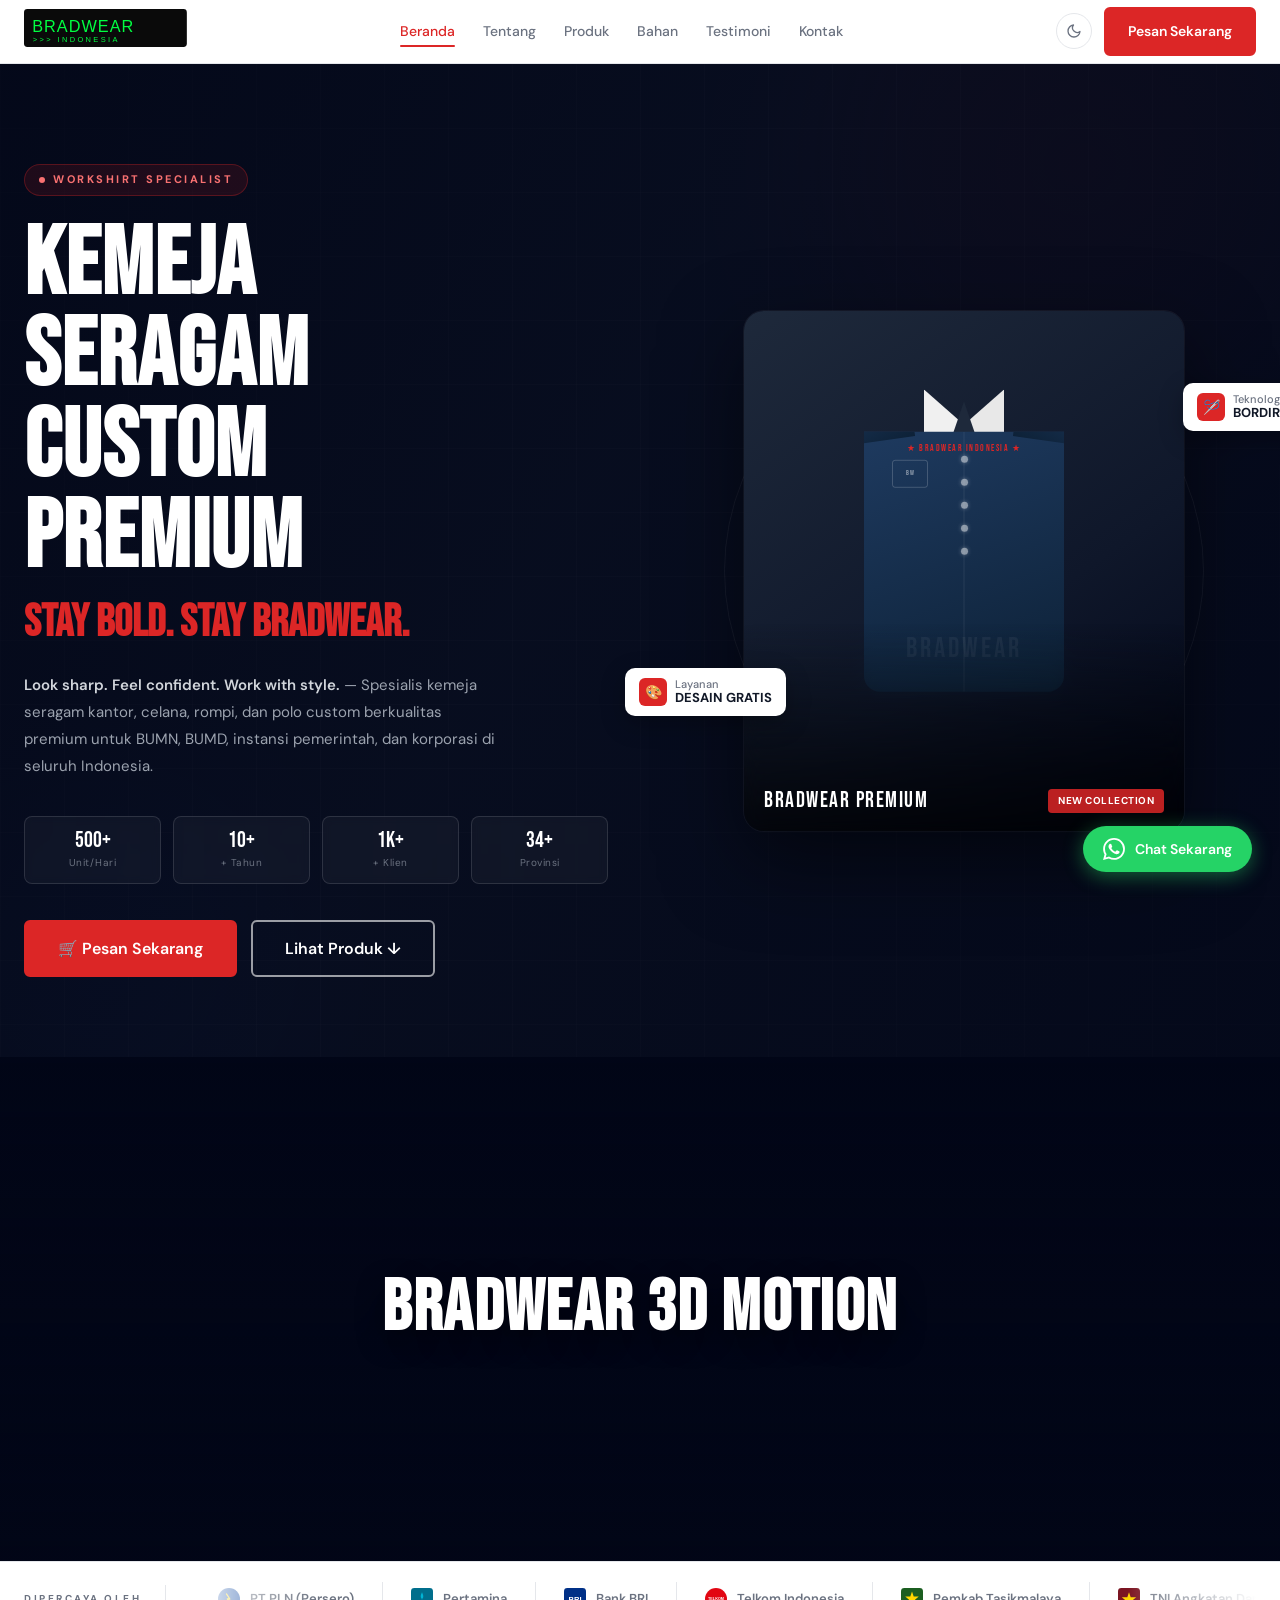
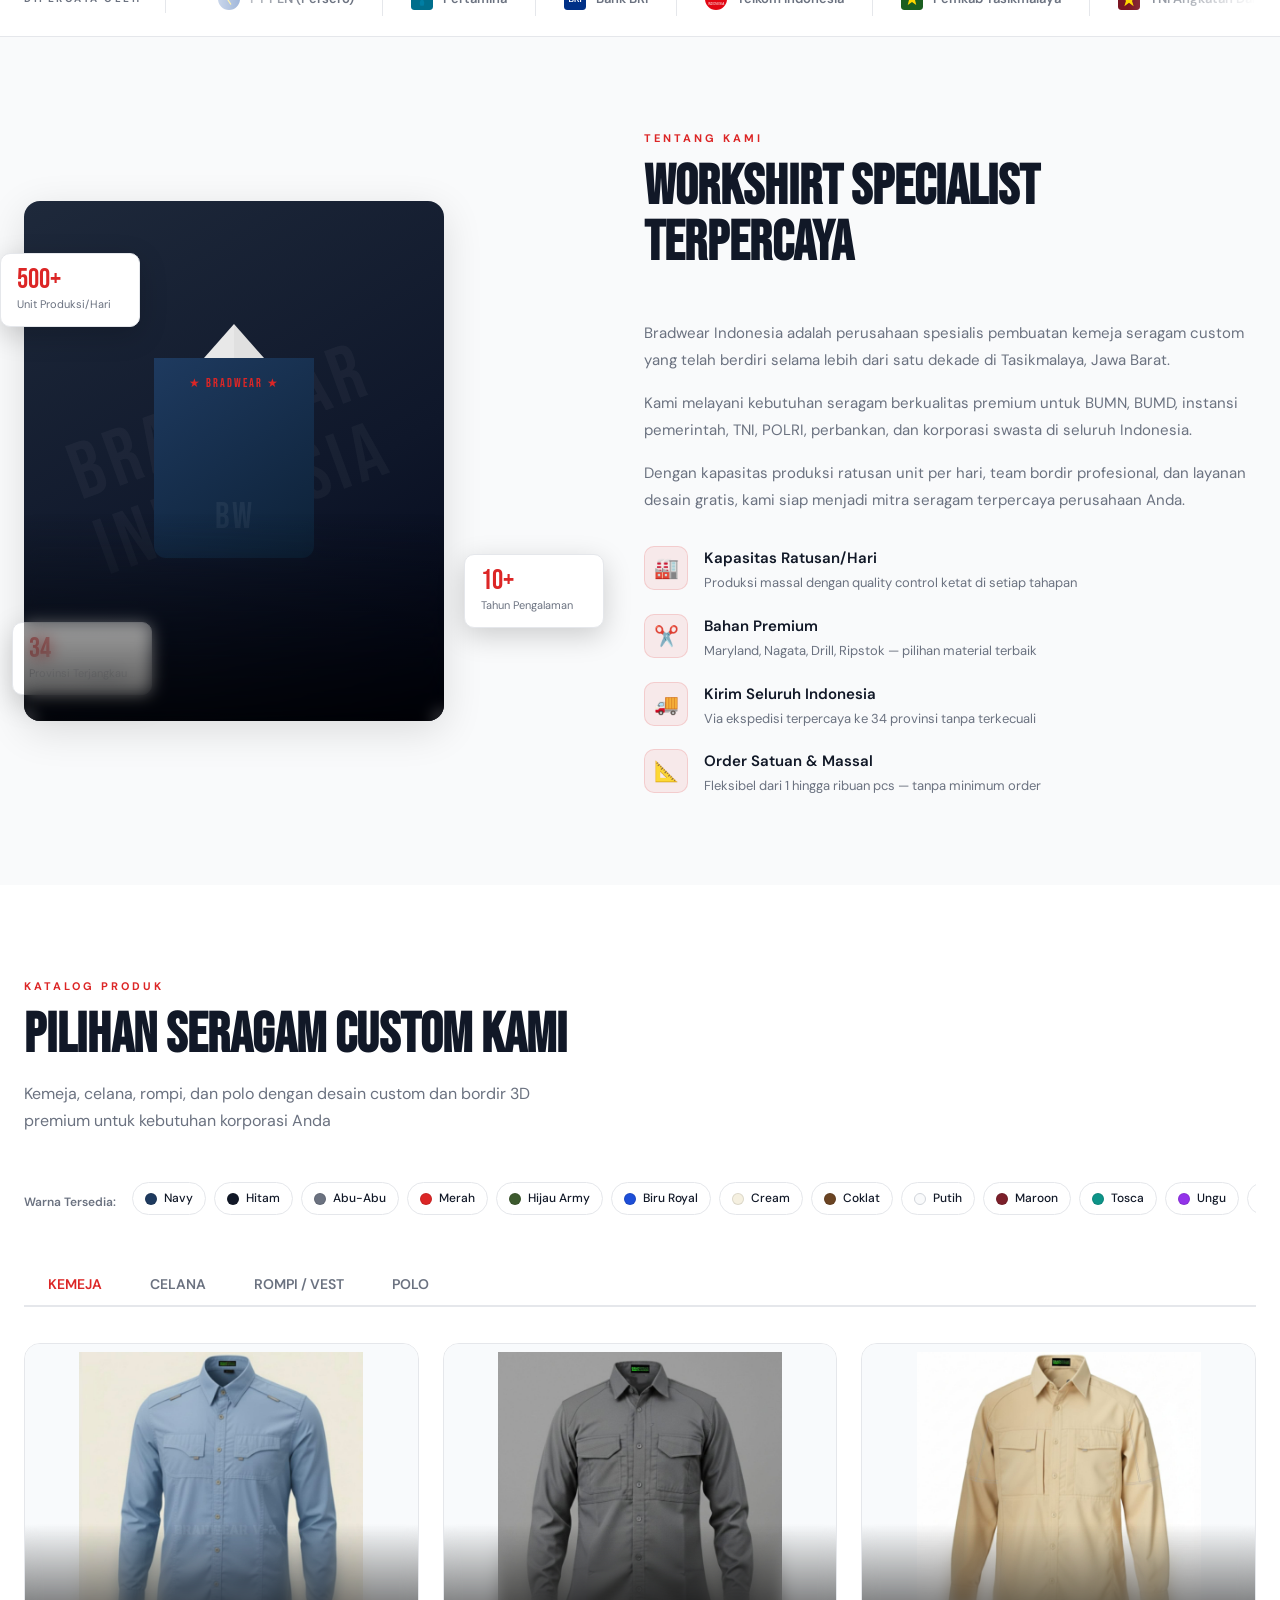
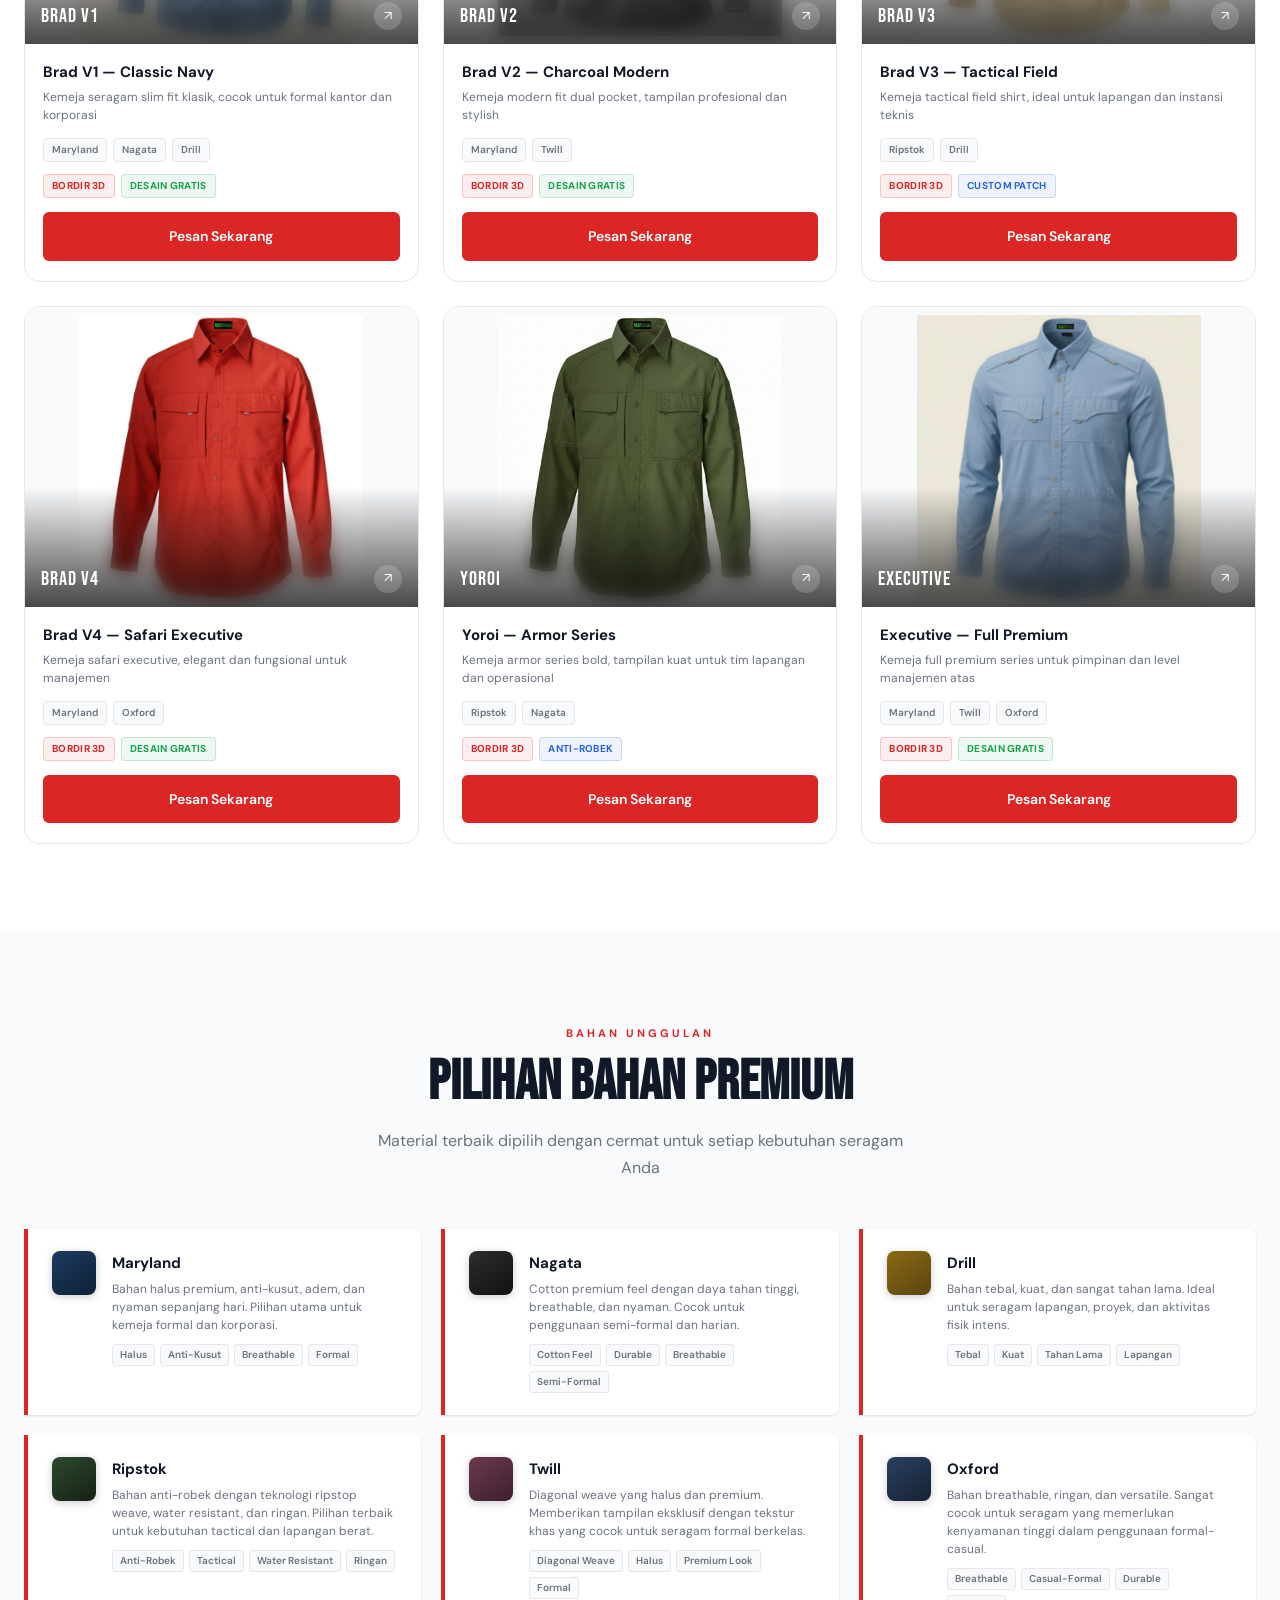
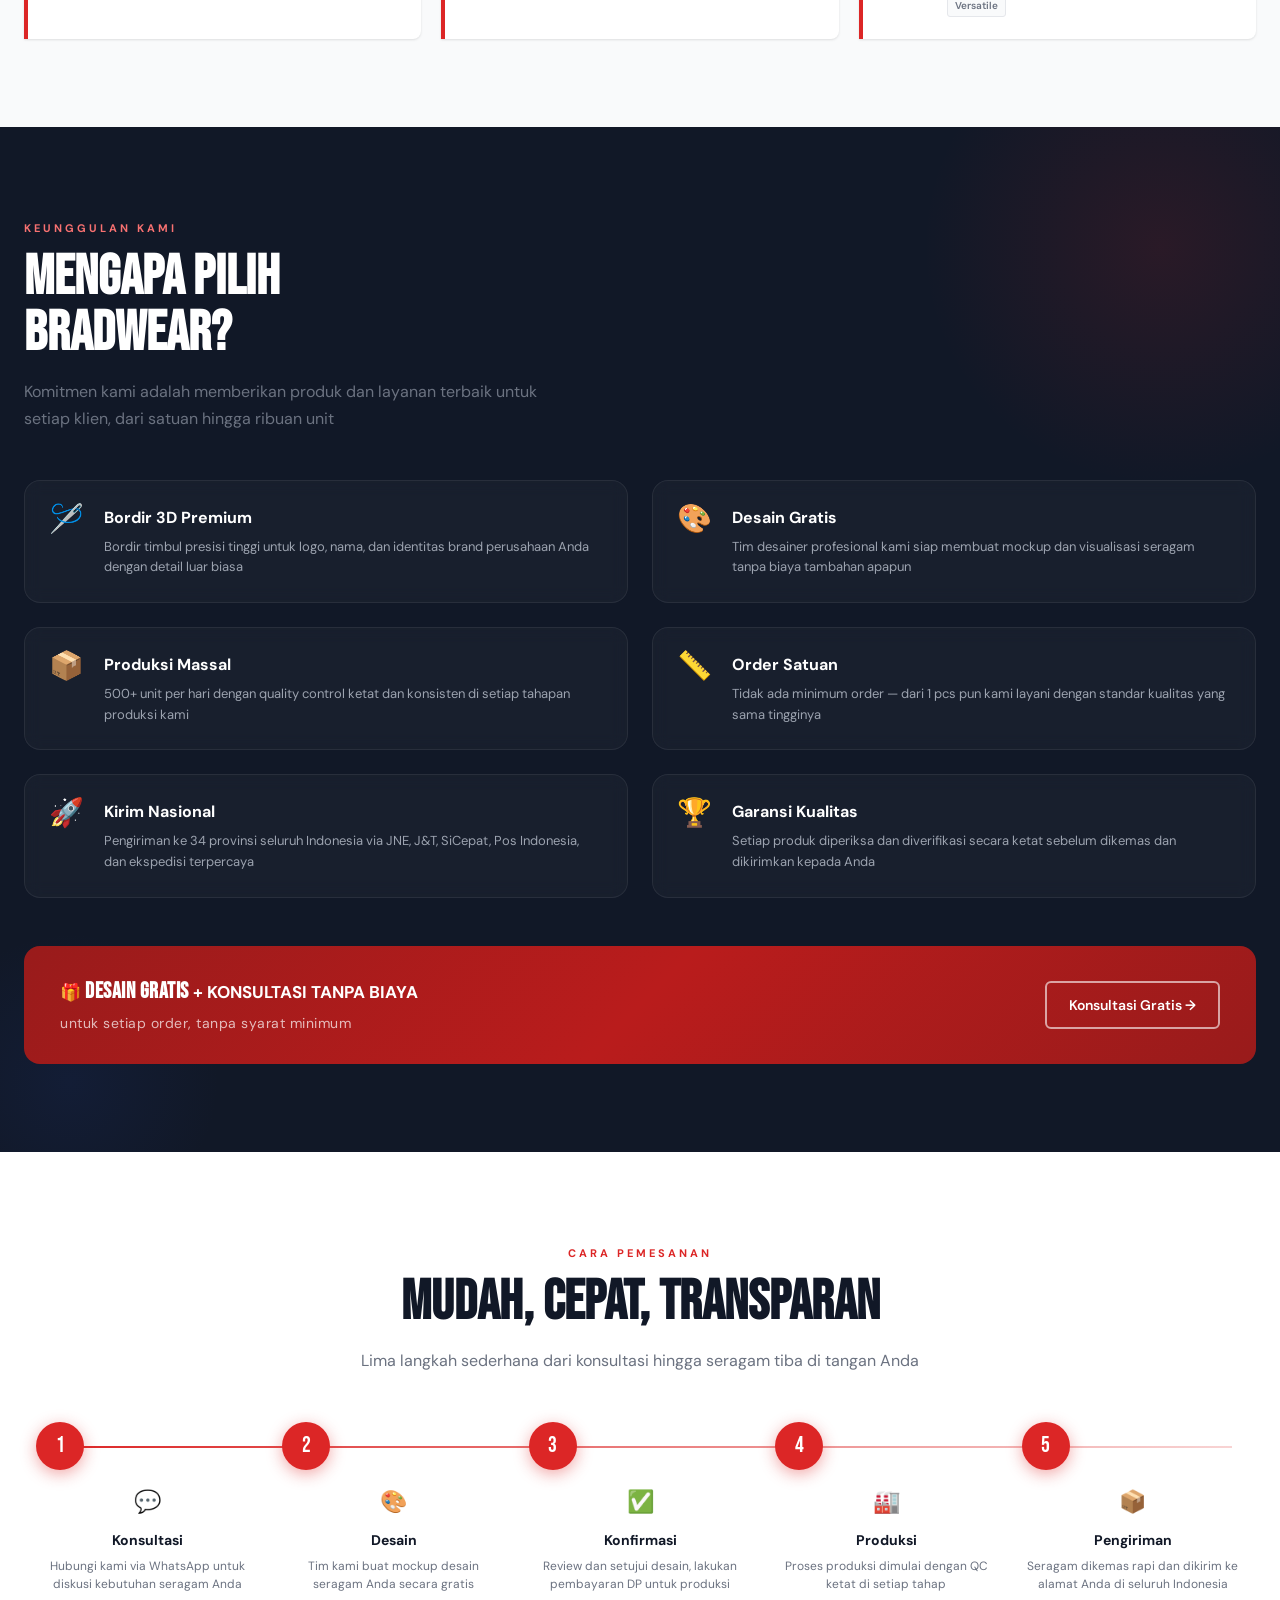
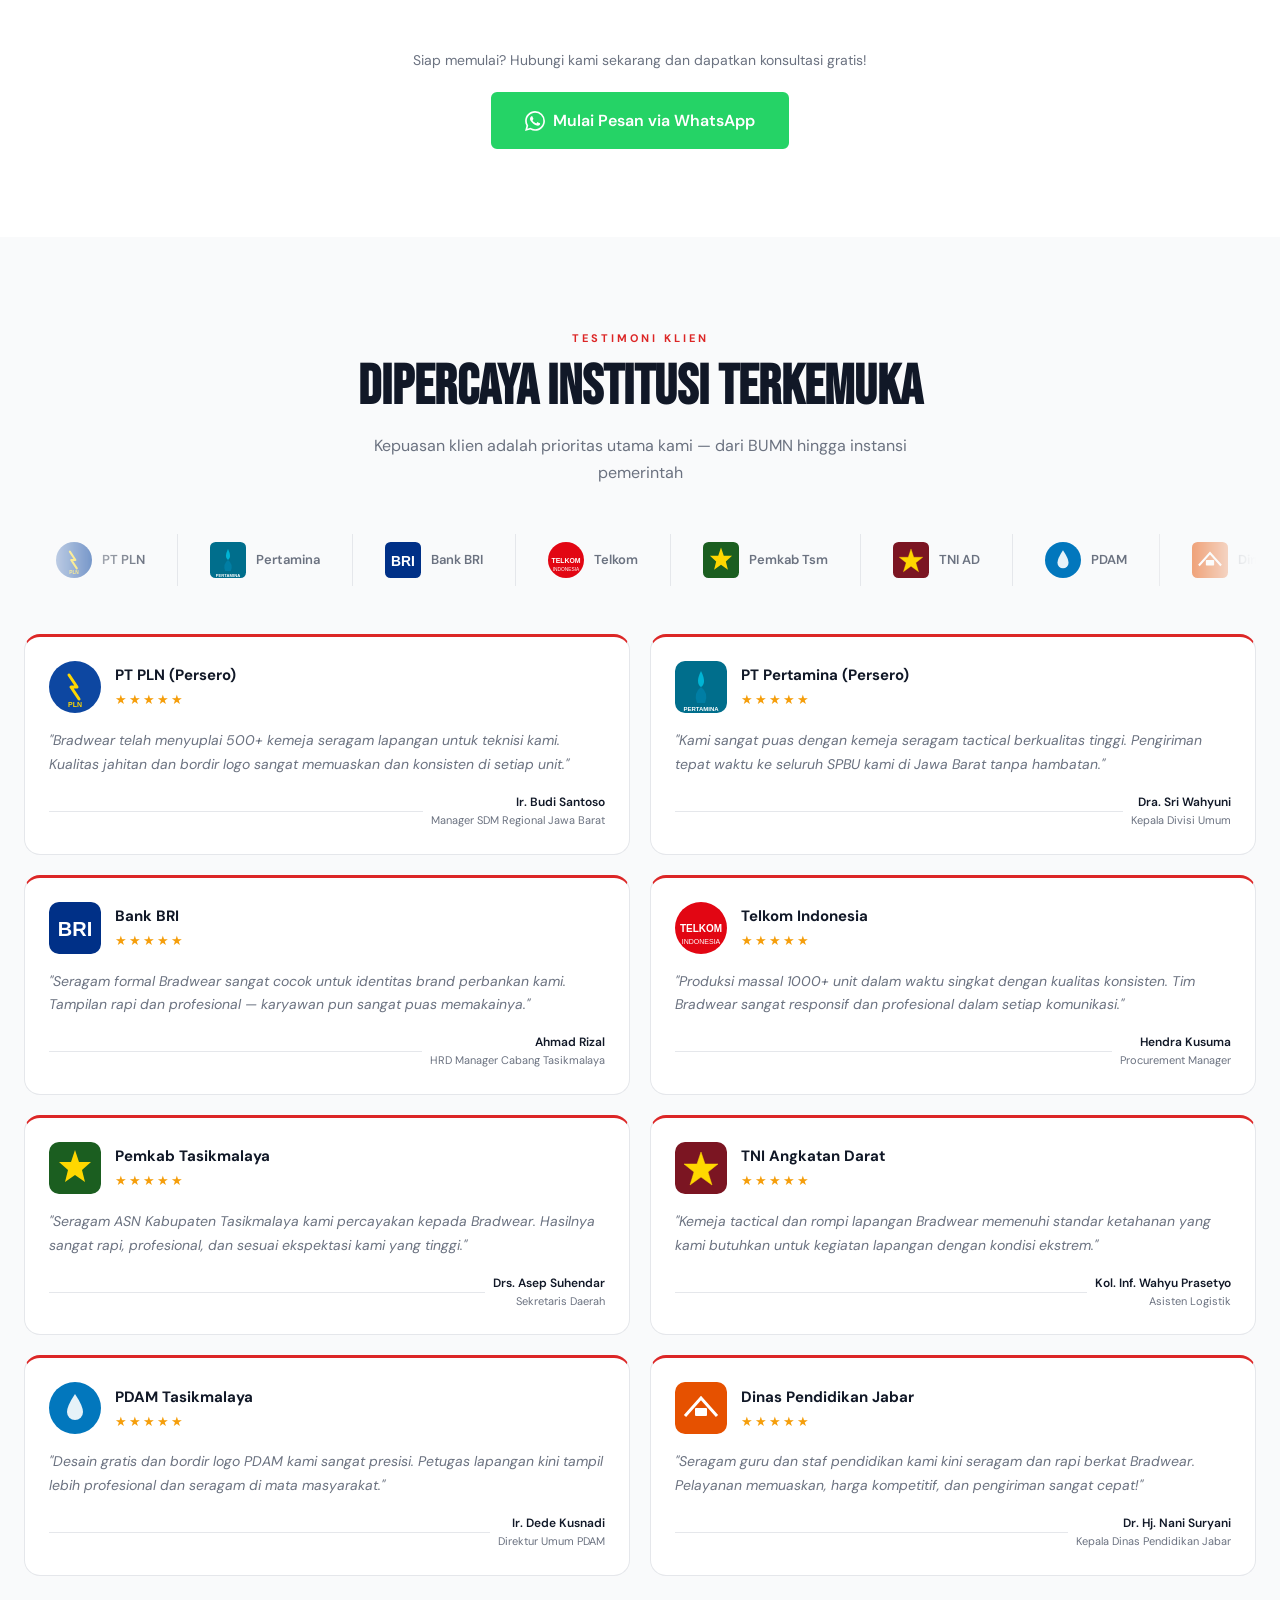
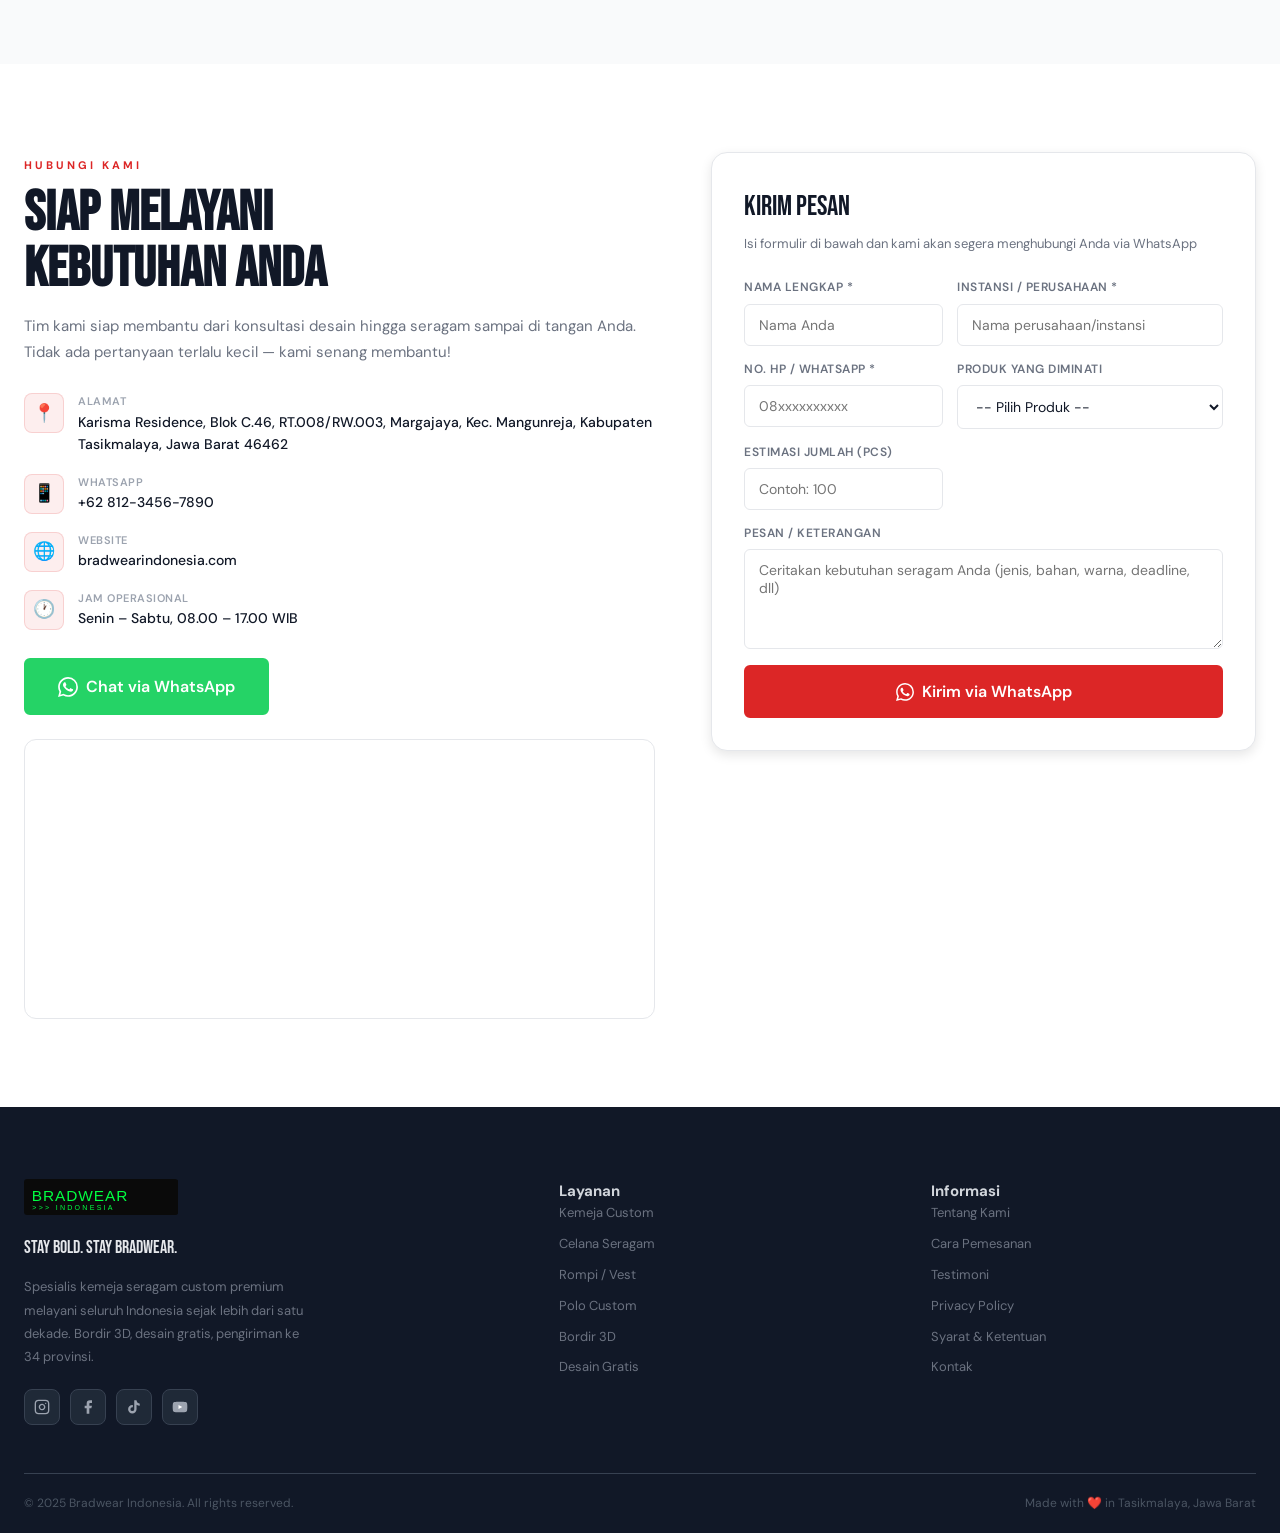
==== commit efb2b74a: "feat: replace all product card visuals with real Bradwear photos" ====
--- a/index.html
+++ b/index.html
@@ -2125,7 +2125,7 @@
         <div class="product-card reveal">
           <div class="product-img">
             <div class="product-img-bg" style="background:#f1f5f9">
-              <img src="assets/produk/brad-v1.jpg" alt="Brad V1" class="product-photo">
+              <img src="assets/produk/brad-v1.jpg" alt="Produk Bradwear" class="product-photo">
             </div>
             <div class="feathered-blur"></div>
             <div class="product-img-label">
@@ -2152,7 +2152,7 @@
         <div class="product-card reveal reveal-delay-1">
           <div class="product-img">
             <div class="product-img-bg" style="background:#f1f5f9">
-              <img src="assets/produk/brad-v2.jpg" alt="Brad V2" class="product-photo">
+              <img src="assets/produk/brad-v2.jpg" alt="Produk Bradwear" class="product-photo">
             </div>
             <div class="feathered-blur"></div>
             <div class="product-img-label">
@@ -2178,7 +2178,7 @@
         <div class="product-card reveal reveal-delay-2">
           <div class="product-img">
             <div class="product-img-bg" style="background:#f1f5f9">
-              <img src="assets/produk/brad-v3.jpg" alt="Brad V3" class="product-photo">
+              <img src="assets/produk/brad-v3.jpg" alt="Produk Bradwear" class="product-photo">
             </div>
             <div class="feathered-blur"></div>
             <div class="product-img-label">
@@ -2204,7 +2204,7 @@
         <div class="product-card reveal">
           <div class="product-img">
             <div class="product-img-bg" style="background:#f1f5f9">
-              <img src="assets/produk/brad-v4.jpg" alt="Brad V4" class="product-photo">
+              <img src="assets/produk/brad-v4.jpg" alt="Produk Bradwear" class="product-photo">
             </div>
             <div class="feathered-blur"></div>
             <div class="product-img-label">
@@ -2230,7 +2230,7 @@
         <div class="product-card reveal reveal-delay-1">
           <div class="product-img">
             <div class="product-img-bg" style="background:#f1f5f9">
-              <img src="assets/produk/yoroi.jpg" alt="Yoroi" class="product-photo">
+              <img src="assets/produk/yoroi.jpg" alt="Produk Bradwear" class="product-photo">
             </div>
             <div class="feathered-blur"></div>
             <div class="product-img-label">
@@ -2255,22 +2255,8 @@
         <!-- Executive -->
         <div class="product-card reveal reveal-delay-2">
           <div class="product-img">
-            <div class="product-img-bg" style="background:linear-gradient(145deg,#1a1a2a 0%,#0a0a14 100%)">
-              <div class="p-shirt">
-                <div class="p-collar">
-                  <div class="p-collar-l"></div>
-                  <div class="p-collar-r"></div>
-                  <div class="p-collar-mid" style="background:#0a0a14"></div>
-                </div>
-                <div class="p-body" style="background:linear-gradient(145deg,#1a1a2a,#0a0a14)">
-                  <div class="p-shoulder-l" style="background:linear-gradient(145deg,#1a1a2a,#0a0a14)"></div>
-                  <div class="p-shoulder-r" style="background:linear-gradient(200deg,#1a1a2a,#0a0a14)"></div>
-                  <div class="p-pocket"></div>
-                  <div class="p-logo">BW</div>
-                  <div class="p-btns"><div class="p-btn"></div><div class="p-btn"></div><div class="p-btn"></div><div class="p-btn"></div></div>
-                  <div class="p-brand-bg">EXECUTIVE</div>
-                </div>
-              </div>
+            <div class="product-img-bg" style="background:#f1f5f9">
+              <img src="assets/produk/brad-v1.jpg" alt="Produk Bradwear" class="product-photo">
             </div>
             <div class="feathered-blur"></div>
             <div class="product-img-label">
@@ -2301,11 +2287,8 @@
       <div class="product-grid">
         <div class="product-card reveal">
           <div class="product-img">
-            <div class="product-img-bg" style="background:linear-gradient(145deg,#374151 0%,#1f2937 100%);display:flex;align-items:center;justify-content:center">
-              <div style="text-align:center;color:rgba(255,255,255,0.12)">
-                <div style="font-family:'Bebas Neue',sans-serif;font-size:56px;line-height:1">👖</div>
-                <div style="font-family:'Bebas Neue',sans-serif;font-size:18px;letter-spacing:3px">CELANA FORMAL</div>
-              </div>
+            <div class="product-img-bg" style="background:#f1f5f9">
+              <img src="assets/produk/brad-v2.jpg" alt="Produk Bradwear" class="product-photo">
             </div>
             <div class="feathered-blur"></div>
             <div class="product-img-label"><span>Formal</span><div class="open-icon">↗</div></div>
@@ -2320,11 +2303,8 @@
         </div>
         <div class="product-card reveal reveal-delay-1">
           <div class="product-img">
-            <div class="product-img-bg" style="background:linear-gradient(145deg,#7a6745 0%,#4a3d28 100%);display:flex;align-items:center;justify-content:center">
-              <div style="text-align:center;color:rgba(255,255,255,0.12)">
-                <div style="font-family:'Bebas Neue',sans-serif;font-size:56px;line-height:1">👖</div>
-                <div style="font-family:'Bebas Neue',sans-serif;font-size:18px;letter-spacing:3px">CHINO</div>
-              </div>
+            <div class="product-img-bg" style="background:#f1f5f9">
+              <img src="assets/produk/brad-v3.jpg" alt="Produk Bradwear" class="product-photo">
             </div>
             <div class="feathered-blur"></div>
             <div class="product-img-label"><span>Chino</span><div class="open-icon">↗</div></div>
@@ -2339,11 +2319,8 @@
         </div>
         <div class="product-card reveal reveal-delay-2">
           <div class="product-img">
-            <div class="product-img-bg" style="background:linear-gradient(145deg,#3d4a2e 0%,#232c1a 100%);display:flex;align-items:center;justify-content:center">
-              <div style="text-align:center;color:rgba(255,255,255,0.12)">
-                <div style="font-family:'Bebas Neue',sans-serif;font-size:56px;line-height:1">🪖</div>
-                <div style="font-family:'Bebas Neue',sans-serif;font-size:18px;letter-spacing:3px">TACTICAL</div>
-              </div>
+            <div class="product-img-bg" style="background:#f1f5f9">
+              <img src="assets/produk/brad-v4.jpg" alt="Produk Bradwear" class="product-photo">
             </div>
             <div class="feathered-blur"></div>
             <div class="product-img-label"><span>Tactical</span><div class="open-icon">↗</div></div>
@@ -2364,11 +2341,8 @@
       <div class="product-grid">
         <div class="product-card reveal">
           <div class="product-img">
-            <div class="product-img-bg" style="background:linear-gradient(145deg,#c2410c 0%,#7c2d12 100%);display:flex;align-items:center;justify-content:center">
-              <div style="text-align:center;color:rgba(255,255,255,0.12)">
-                <div style="font-family:'Bebas Neue',sans-serif;font-size:56px;line-height:1">🦺</div>
-                <div style="font-family:'Bebas Neue',sans-serif;font-size:18px;letter-spacing:3px">ROMPI SAFETY</div>
-              </div>
+            <div class="product-img-bg" style="background:#f1f5f9">
+              <img src="assets/produk/yoroi.jpg" alt="Produk Bradwear" class="product-photo">
             </div>
             <div class="feathered-blur"></div>
             <div class="product-img-label"><span>Safety</span><div class="open-icon">↗</div></div>
@@ -2383,11 +2357,8 @@
         </div>
         <div class="product-card reveal reveal-delay-1">
           <div class="product-img">
-            <div class="product-img-bg" style="background:linear-gradient(145deg,#374151 0%,#1f2937 100%);display:flex;align-items:center;justify-content:center">
-              <div style="text-align:center;color:rgba(255,255,255,0.12)">
-                <div style="font-family:'Bebas Neue',sans-serif;font-size:56px;line-height:1">🦺</div>
-                <div style="font-family:'Bebas Neue',sans-serif;font-size:18px;letter-spacing:3px">ZIPPER</div>
-              </div>
+            <div class="product-img-bg" style="background:#f1f5f9">
+              <img src="assets/produk/brad-v1.jpg" alt="Produk Bradwear" class="product-photo">
             </div>
             <div class="feathered-blur"></div>
             <div class="product-img-label"><span>Zipper</span><div class="open-icon">↗</div></div>
@@ -2402,11 +2373,8 @@
         </div>
         <div class="product-card reveal reveal-delay-2">
           <div class="product-img">
-            <div class="product-img-bg" style="background:linear-gradient(145deg,#1e3a5f 0%,#0d2137 100%);display:flex;align-items:center;justify-content:center">
-              <div style="text-align:center;color:rgba(255,255,255,0.12)">
-                <div style="font-family:'Bebas Neue',sans-serif;font-size:56px;line-height:1">🦺</div>
-                <div style="font-family:'Bebas Neue',sans-serif;font-size:18px;letter-spacing:3px">EXECUTIVE</div>
-              </div>
+            <div class="product-img-bg" style="background:#f1f5f9">
+              <img src="assets/produk/brad-v2.jpg" alt="Produk Bradwear" class="product-photo">
             </div>
             <div class="feathered-blur"></div>
             <div class="product-img-label"><span>Executive</span><div class="open-icon">↗</div></div>
@@ -2427,11 +2395,8 @@
       <div class="product-grid">
         <div class="product-card reveal">
           <div class="product-img">
-            <div class="product-img-bg" style="background:linear-gradient(145deg,#1d4ed8 0%,#1e3a8a 100%);display:flex;align-items:center;justify-content:center">
-              <div style="text-align:center;color:rgba(255,255,255,0.12)">
-                <div style="font-family:'Bebas Neue',sans-serif;font-size:56px;line-height:1">👕</div>
-                <div style="font-family:'Bebas Neue',sans-serif;font-size:18px;letter-spacing:3px">POLO LACOSTE</div>
-              </div>
+            <div class="product-img-bg" style="background:#f1f5f9">
+              <img src="assets/produk/brad-v3.jpg" alt="Produk Bradwear" class="product-photo">
             </div>
             <div class="feathered-blur"></div>
             <div class="product-img-label"><span>Polo Lacoste</span><div class="open-icon">↗</div></div>
@@ -2446,11 +2411,8 @@
         </div>
         <div class="product-card reveal reveal-delay-1">
           <div class="product-img">
-            <div class="product-img-bg" style="background:linear-gradient(145deg,#7f1d1d 0%,#450a0a 100%);display:flex;align-items:center;justify-content:center">
-              <div style="text-align:center;color:rgba(255,255,255,0.12)">
-                <div style="font-family:'Bebas Neue',sans-serif;font-size:56px;line-height:1">👕</div>
-                <div style="font-family:'Bebas Neue',sans-serif;font-size:18px;letter-spacing:3px">POLO PIQUÉ</div>
-              </div>
+            <div class="product-img-bg" style="background:#f1f5f9">
+              <img src="assets/produk/brad-v4.jpg" alt="Produk Bradwear" class="product-photo">
             </div>
             <div class="feathered-blur"></div>
             <div class="product-img-label"><span>Polo Piqué</span><div class="open-icon">↗</div></div>
@@ -2465,11 +2427,8 @@
         </div>
         <div class="product-card reveal reveal-delay-2">
           <div class="product-img">
-            <div class="product-img-bg" style="background:linear-gradient(145deg,#0d9488 0%,#065f46 100%);display:flex;align-items:center;justify-content:center">
-              <div style="text-align:center;color:rgba(255,255,255,0.12)">
-                <div style="font-family:'Bebas Neue',sans-serif;font-size:56px;line-height:1">👕</div>
-                <div style="font-family:'Bebas Neue',sans-serif;font-size:18px;letter-spacing:3px">POLO DRY FIT</div>
-              </div>
+            <div class="product-img-bg" style="background:#f1f5f9">
+              <img src="assets/produk/yoroi.jpg" alt="Produk Bradwear" class="product-photo">
             </div>
             <div class="feathered-blur"></div>
             <div class="product-img-label"><span>Polo DryFit</span><div class="open-icon">↗</div></div>
